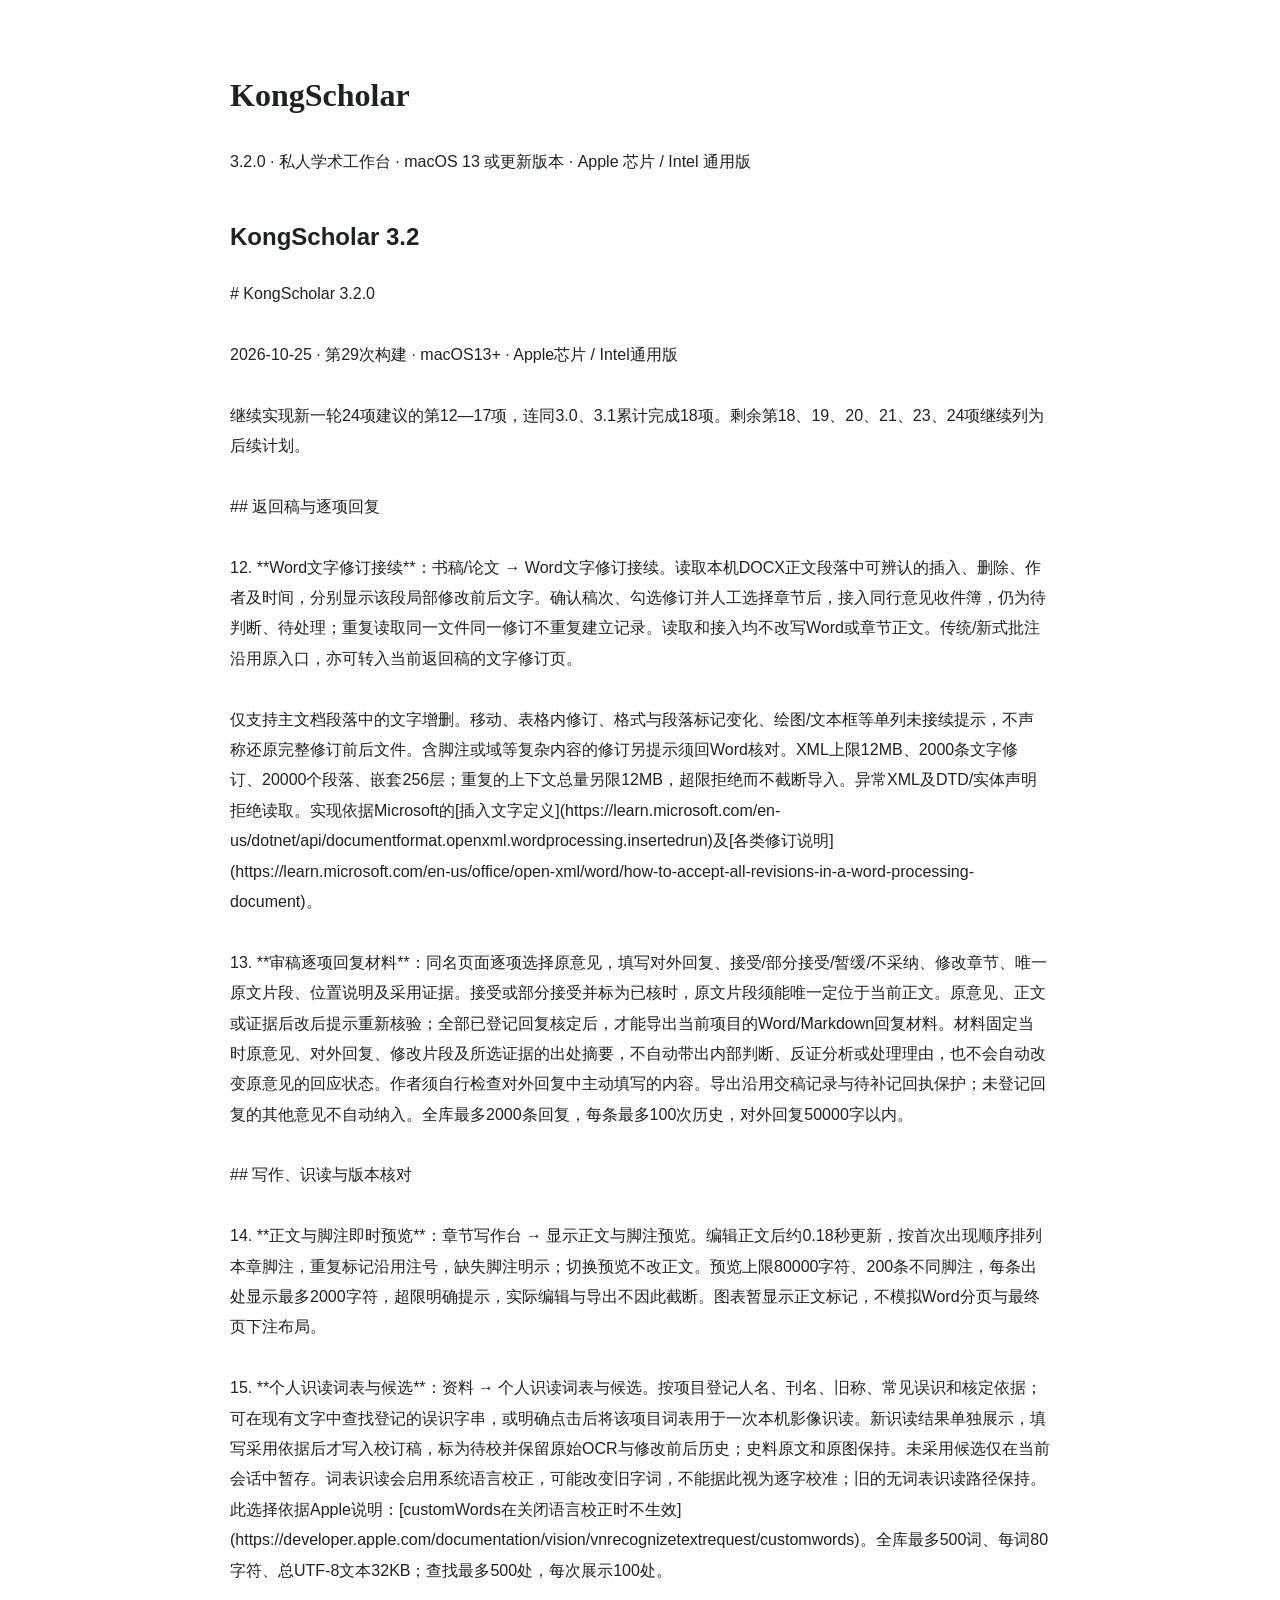
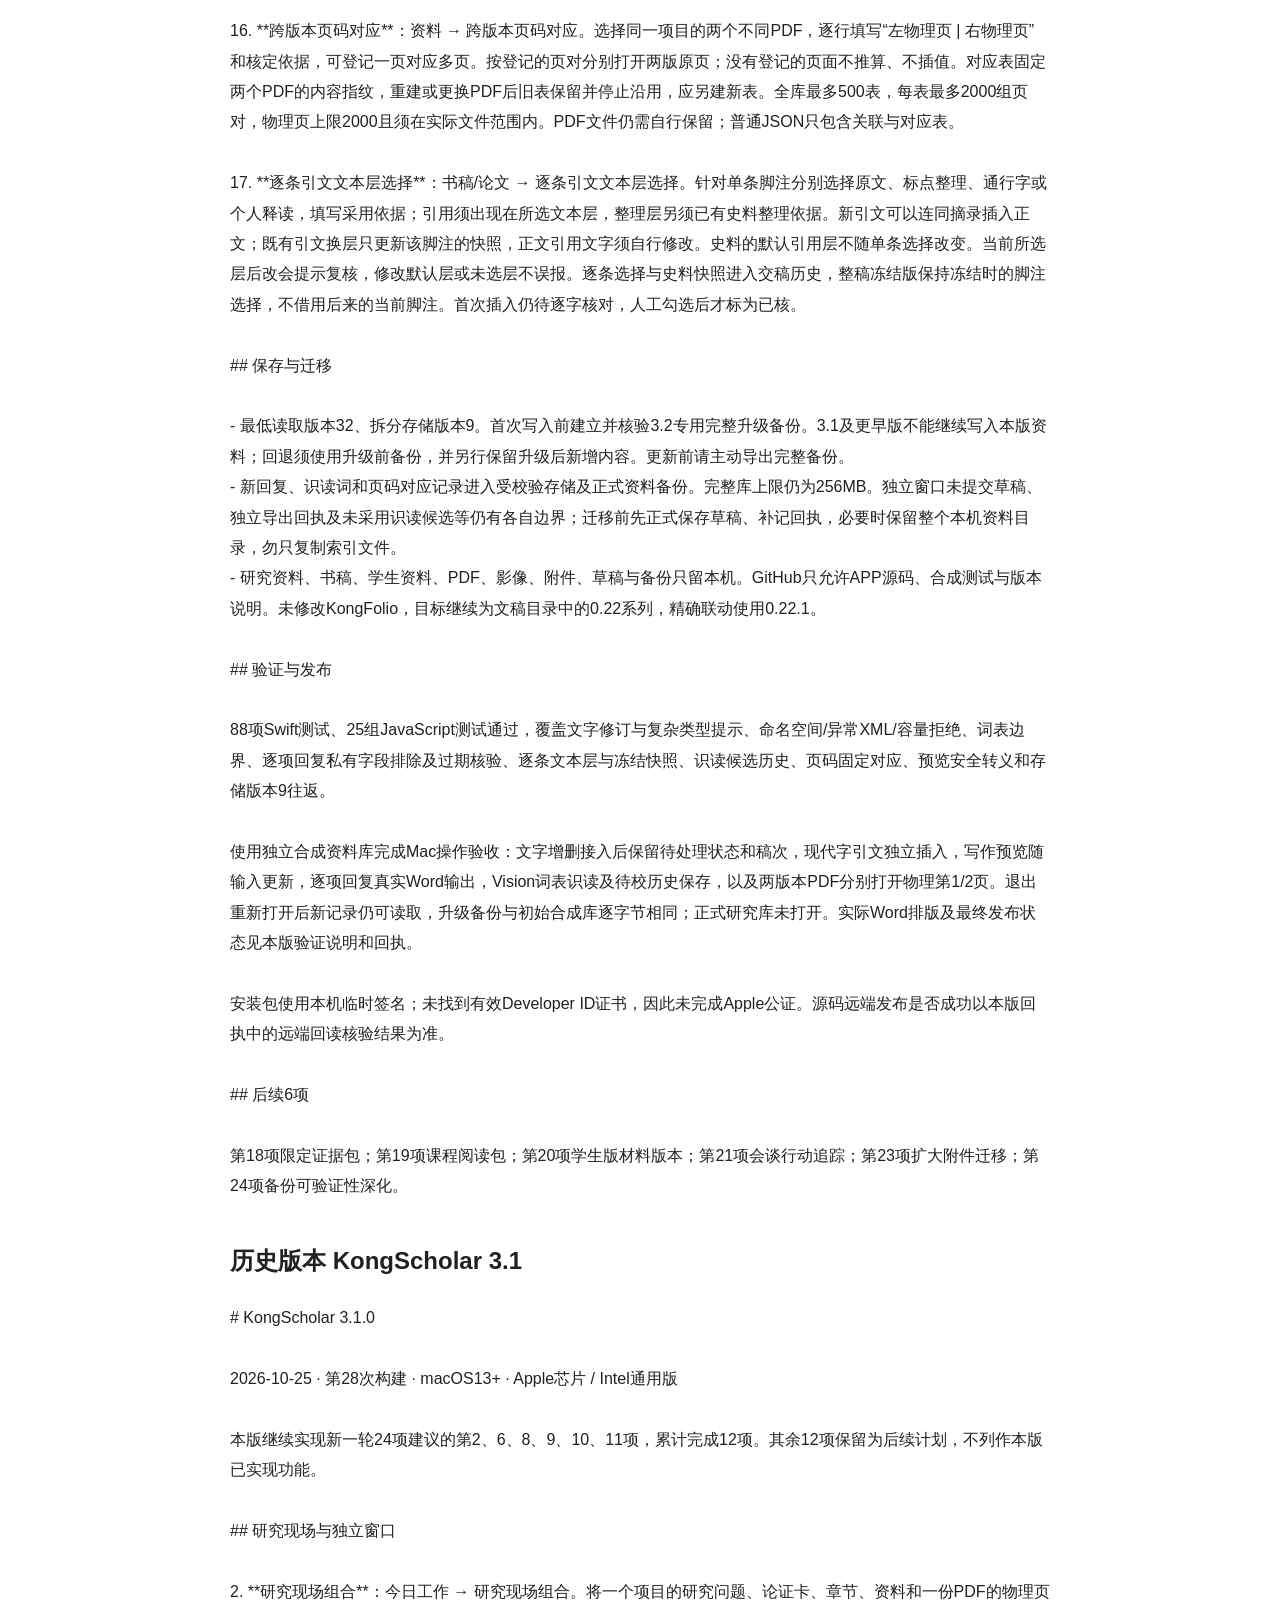
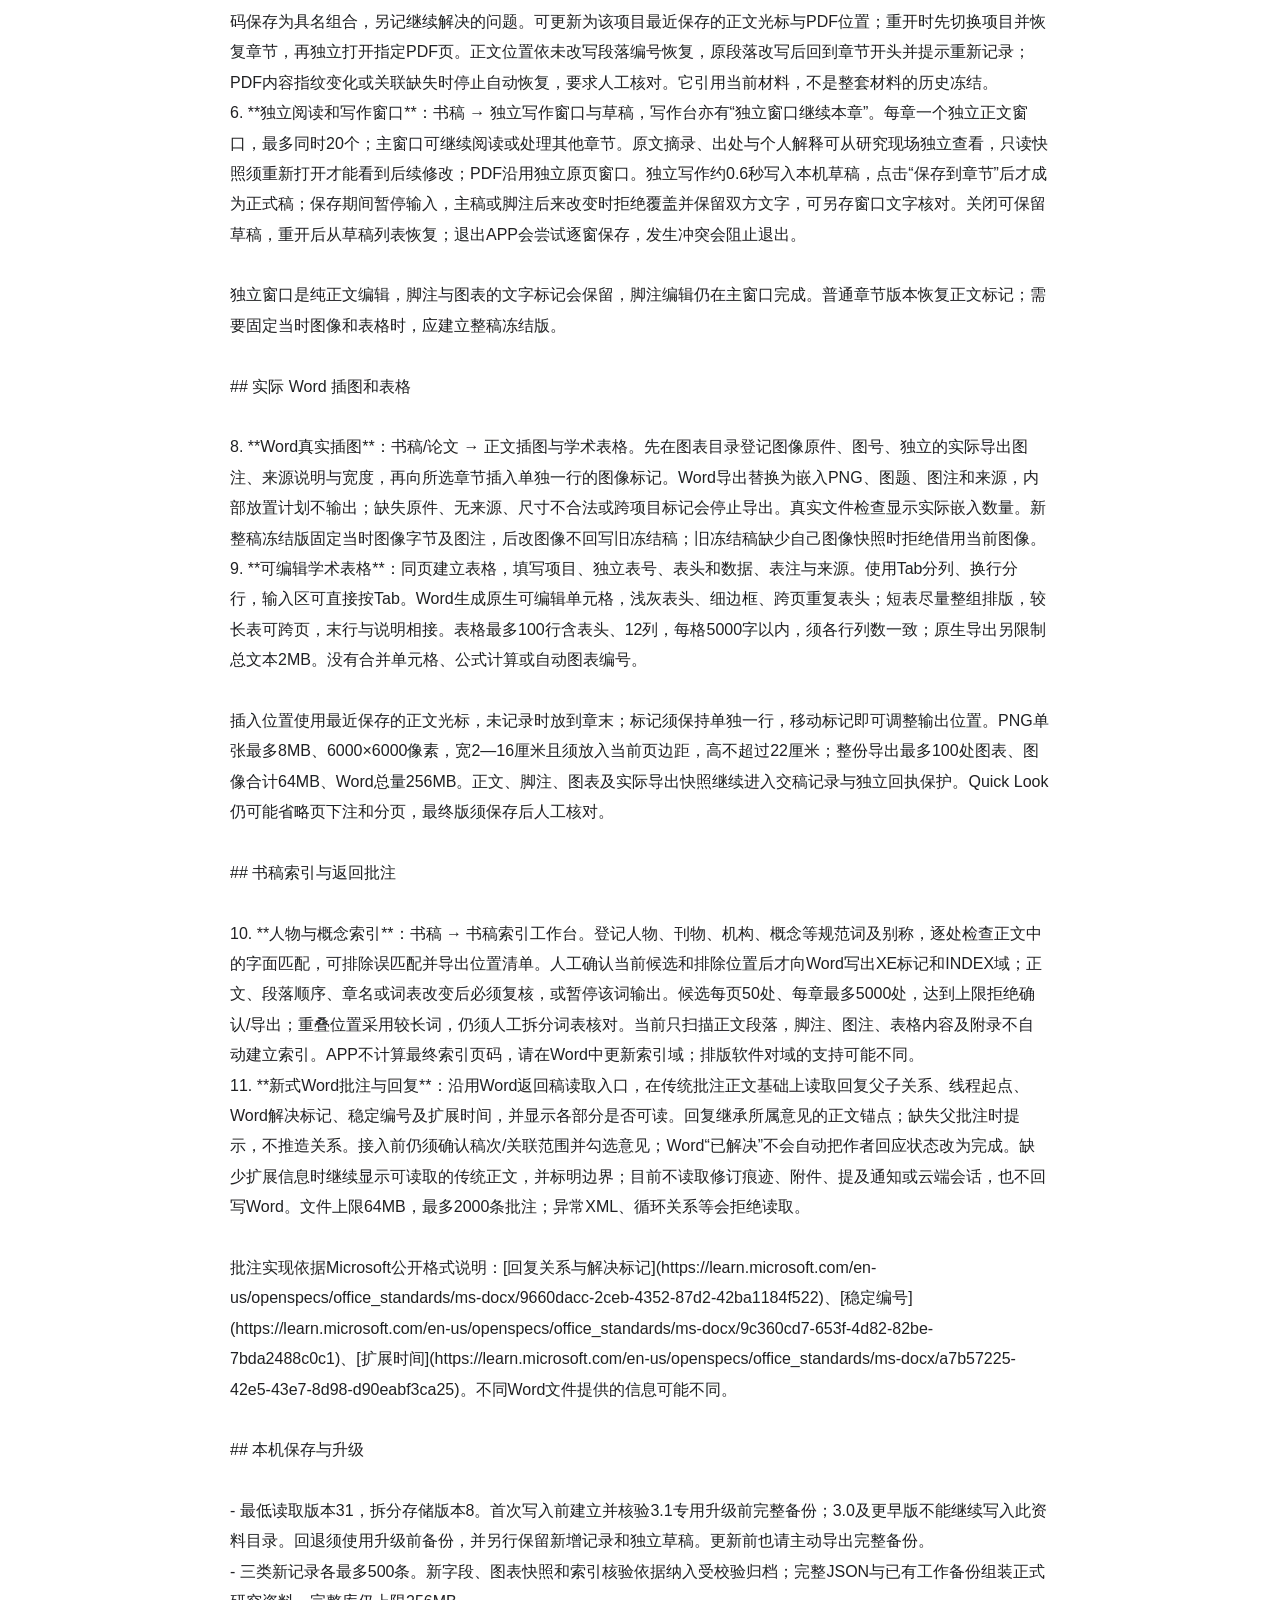
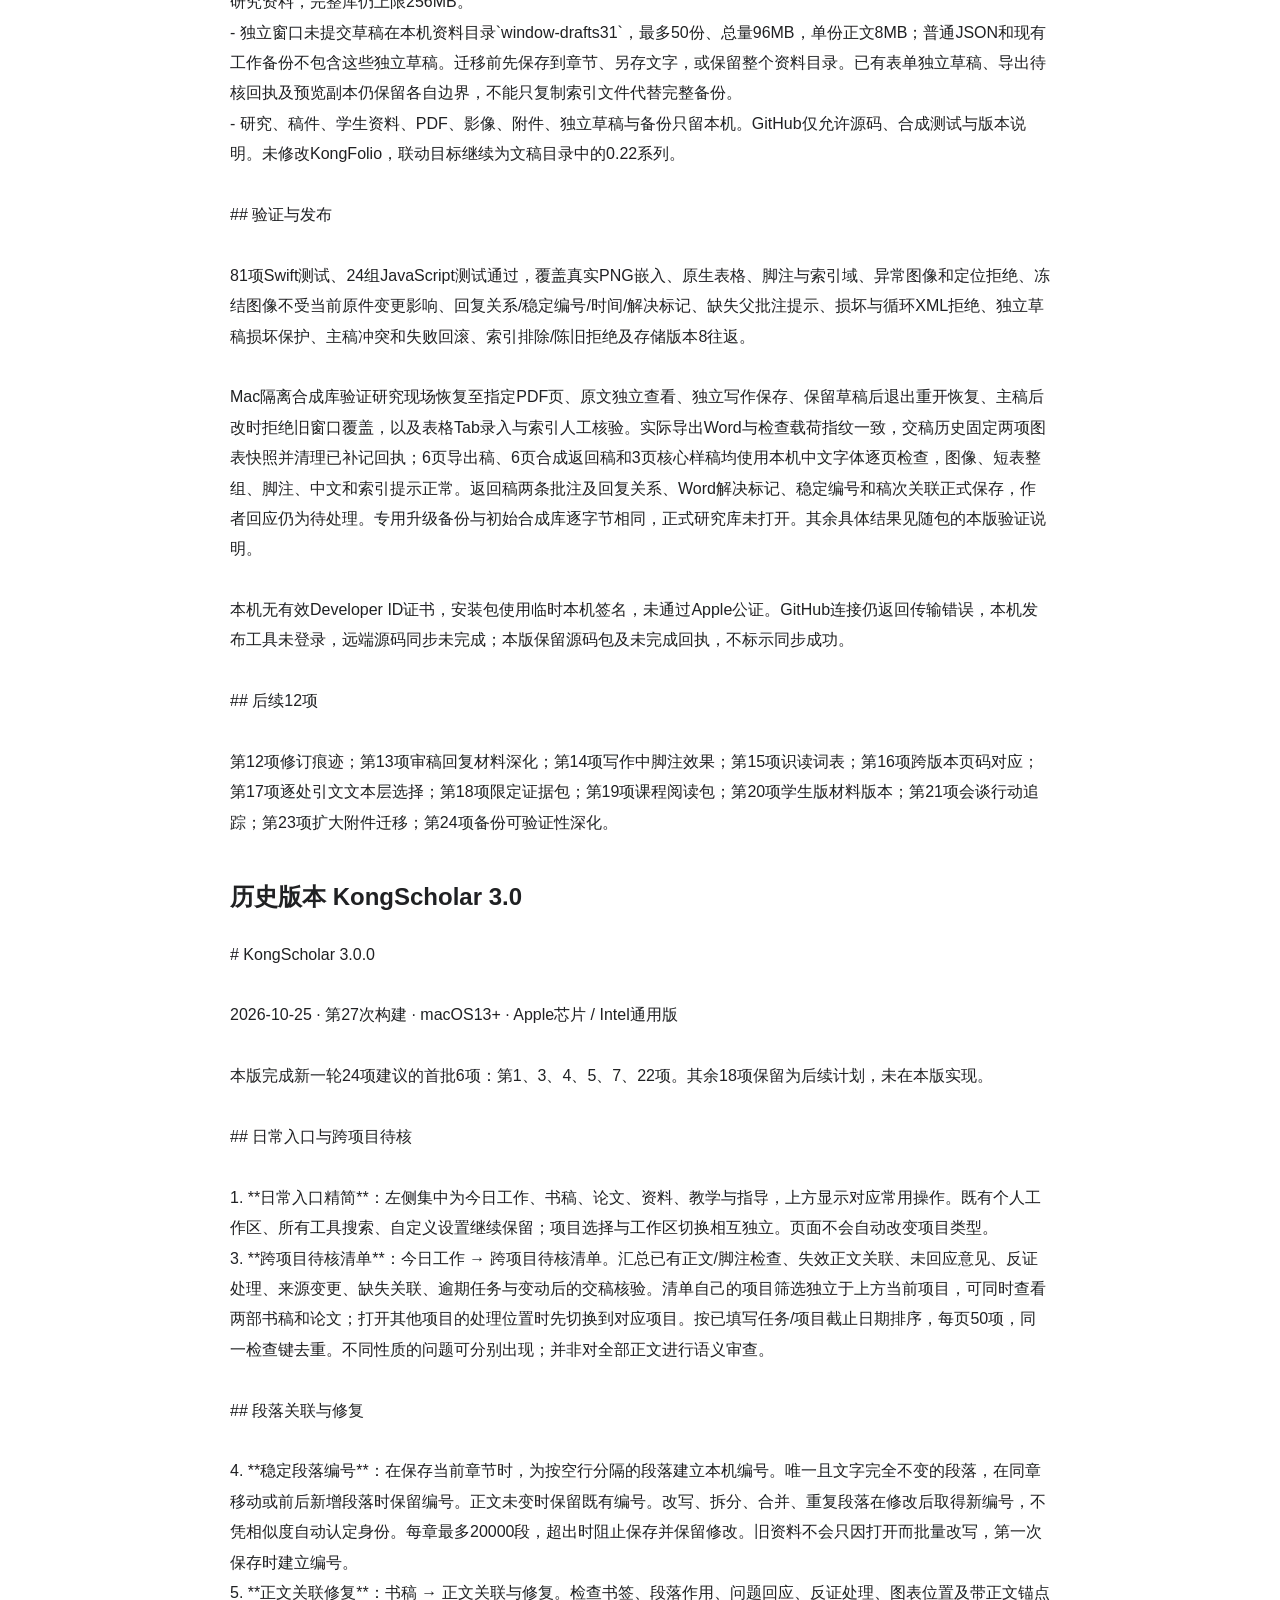
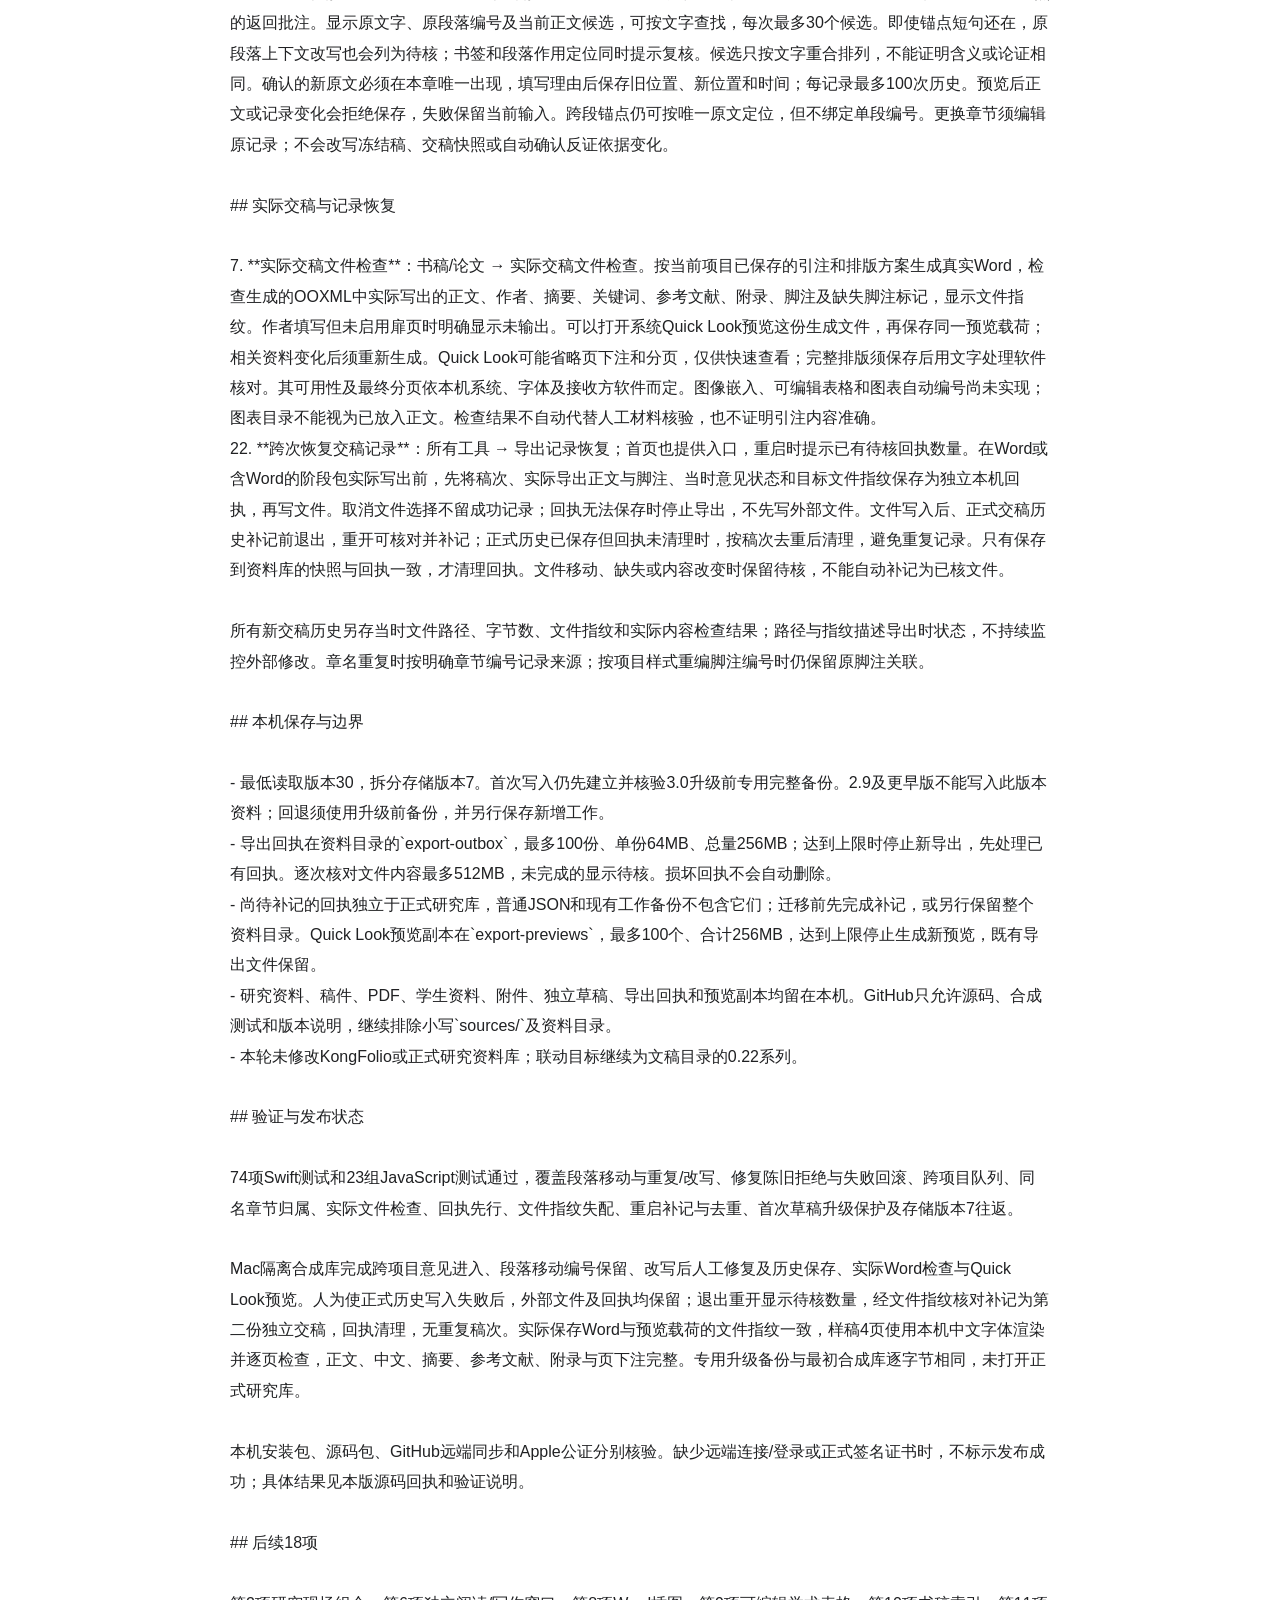
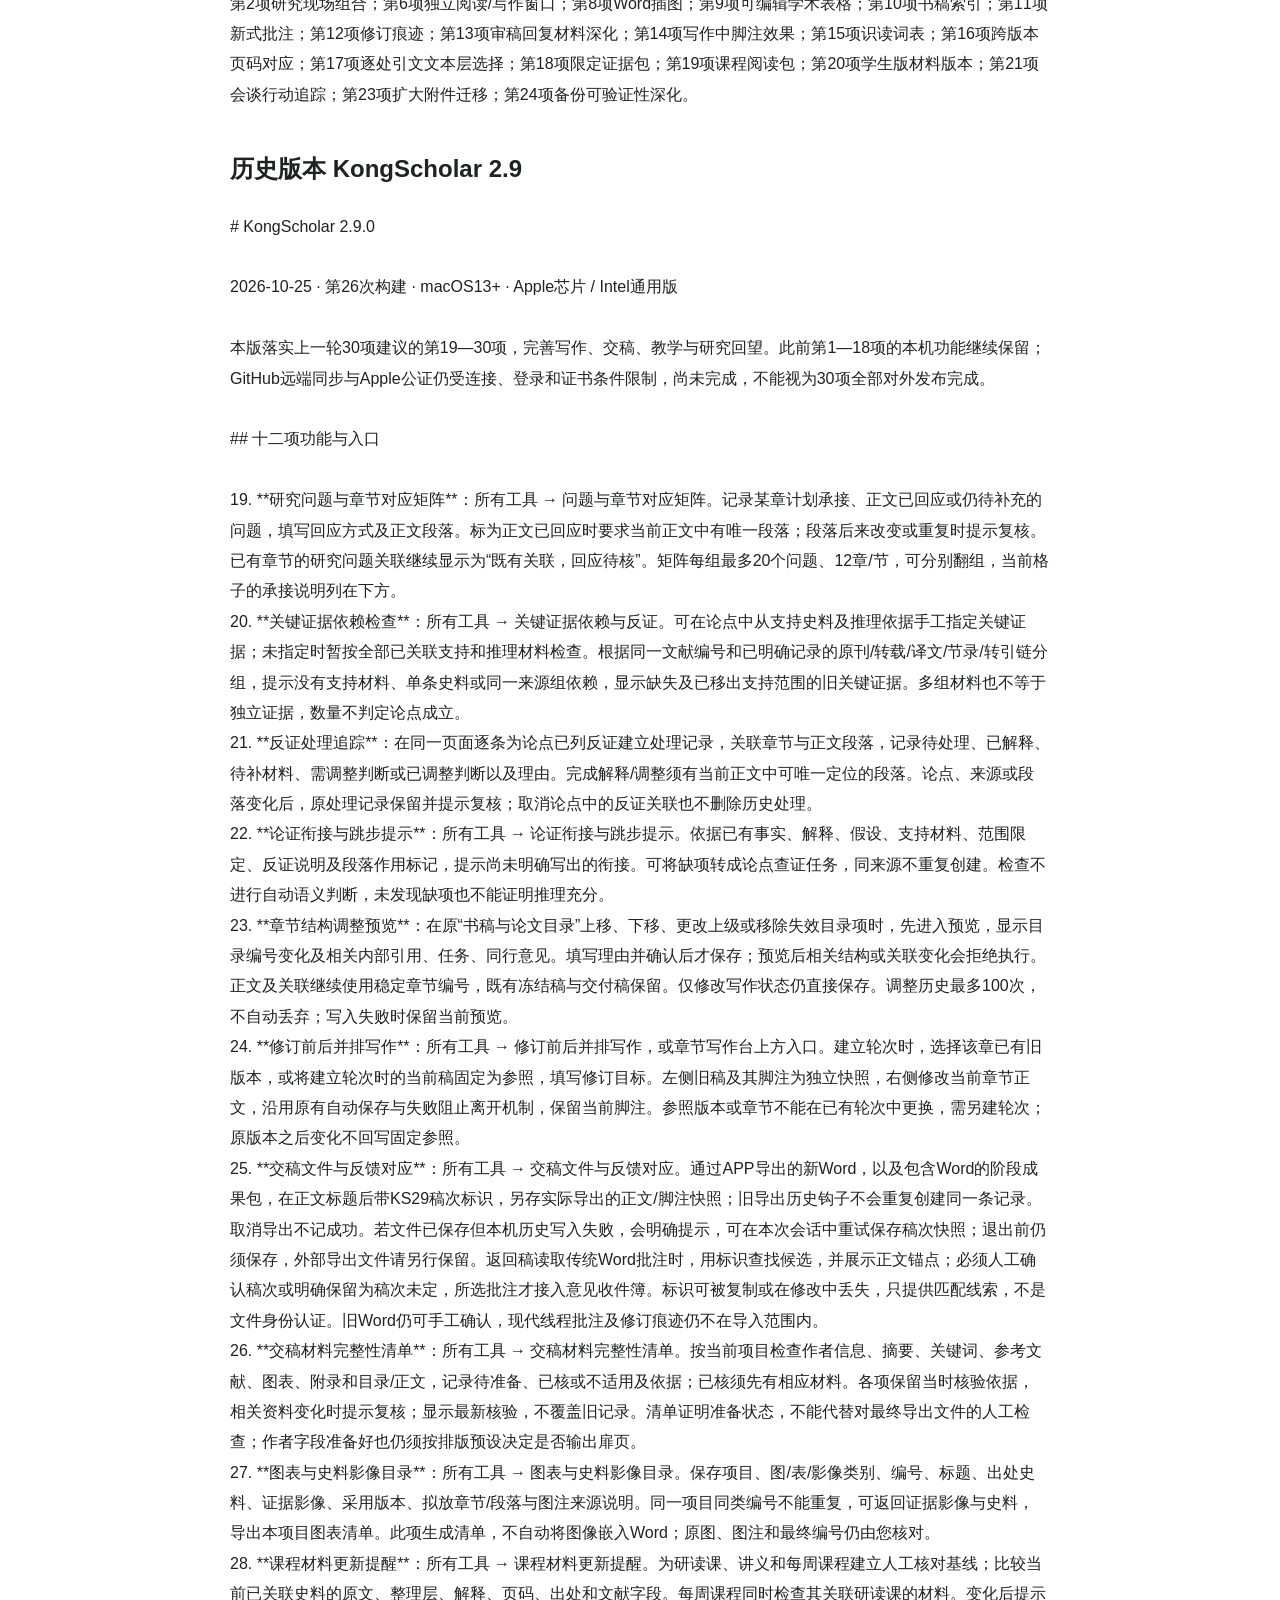
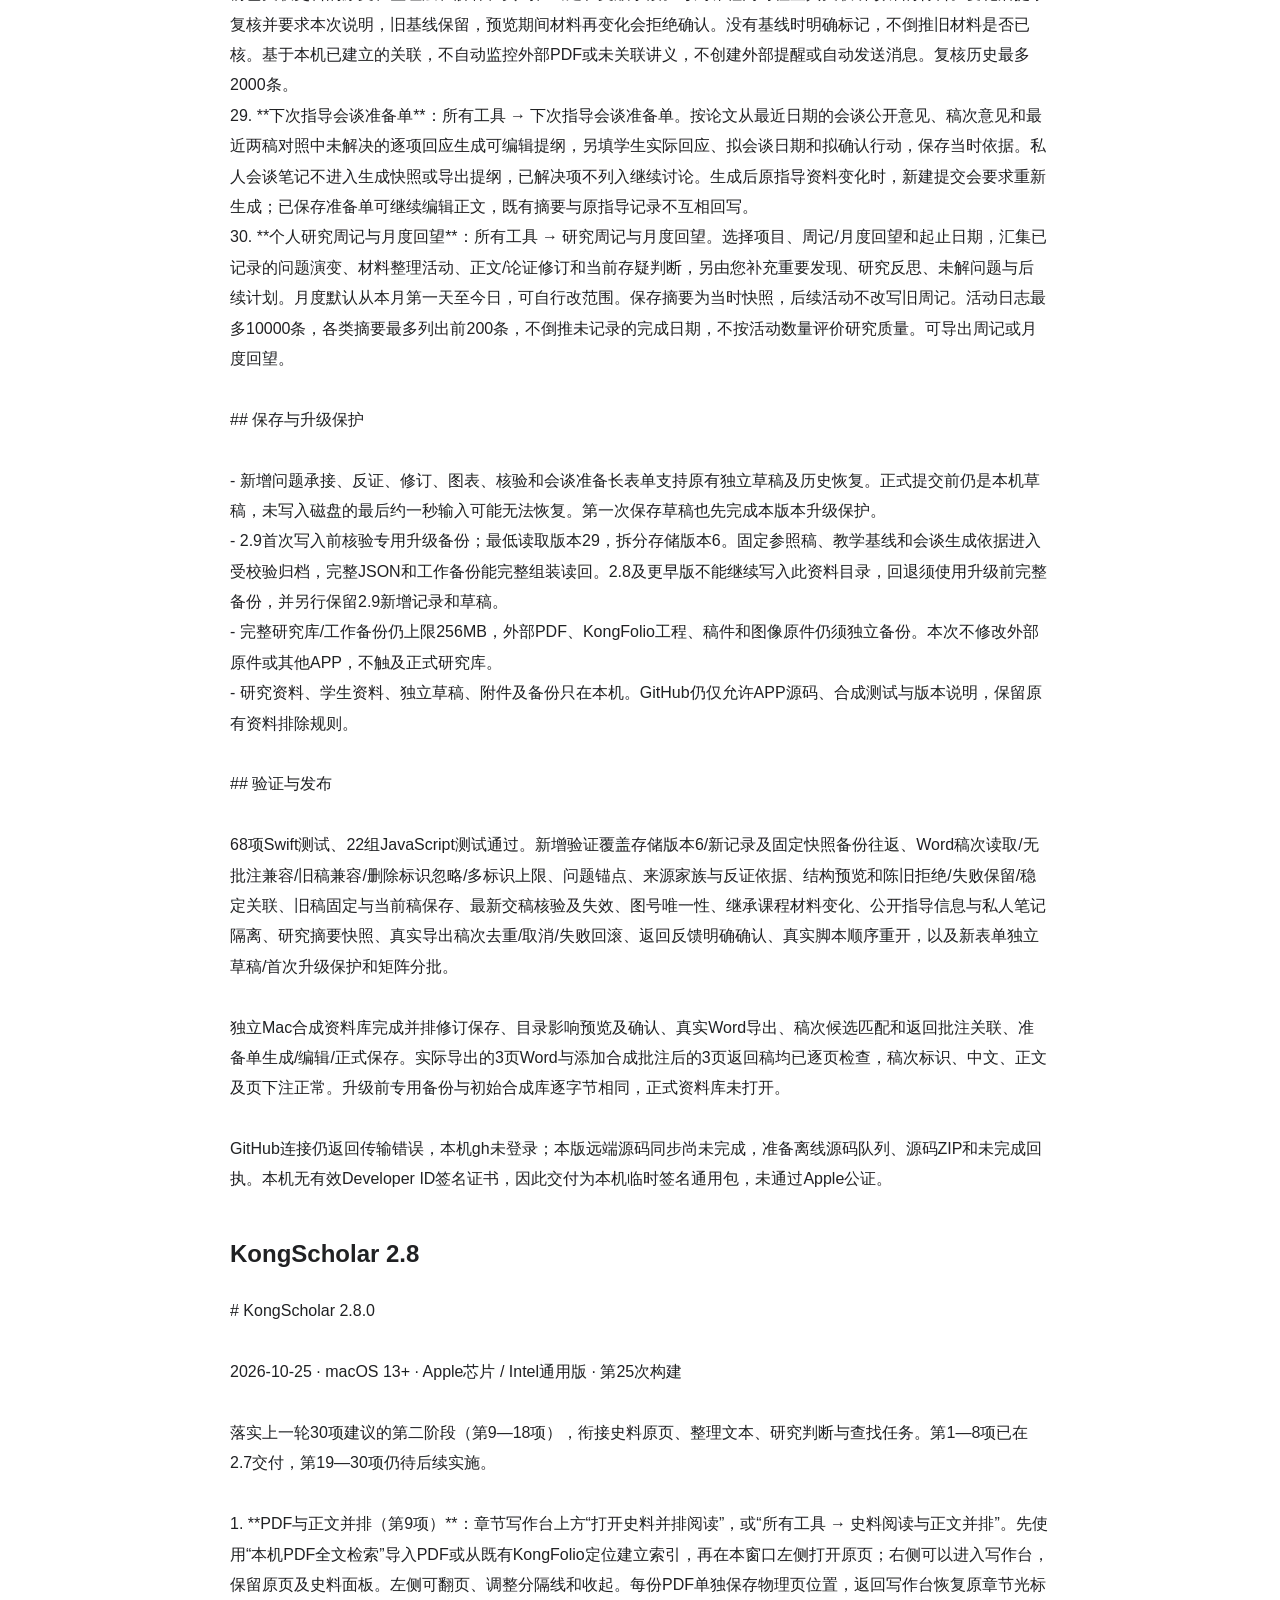
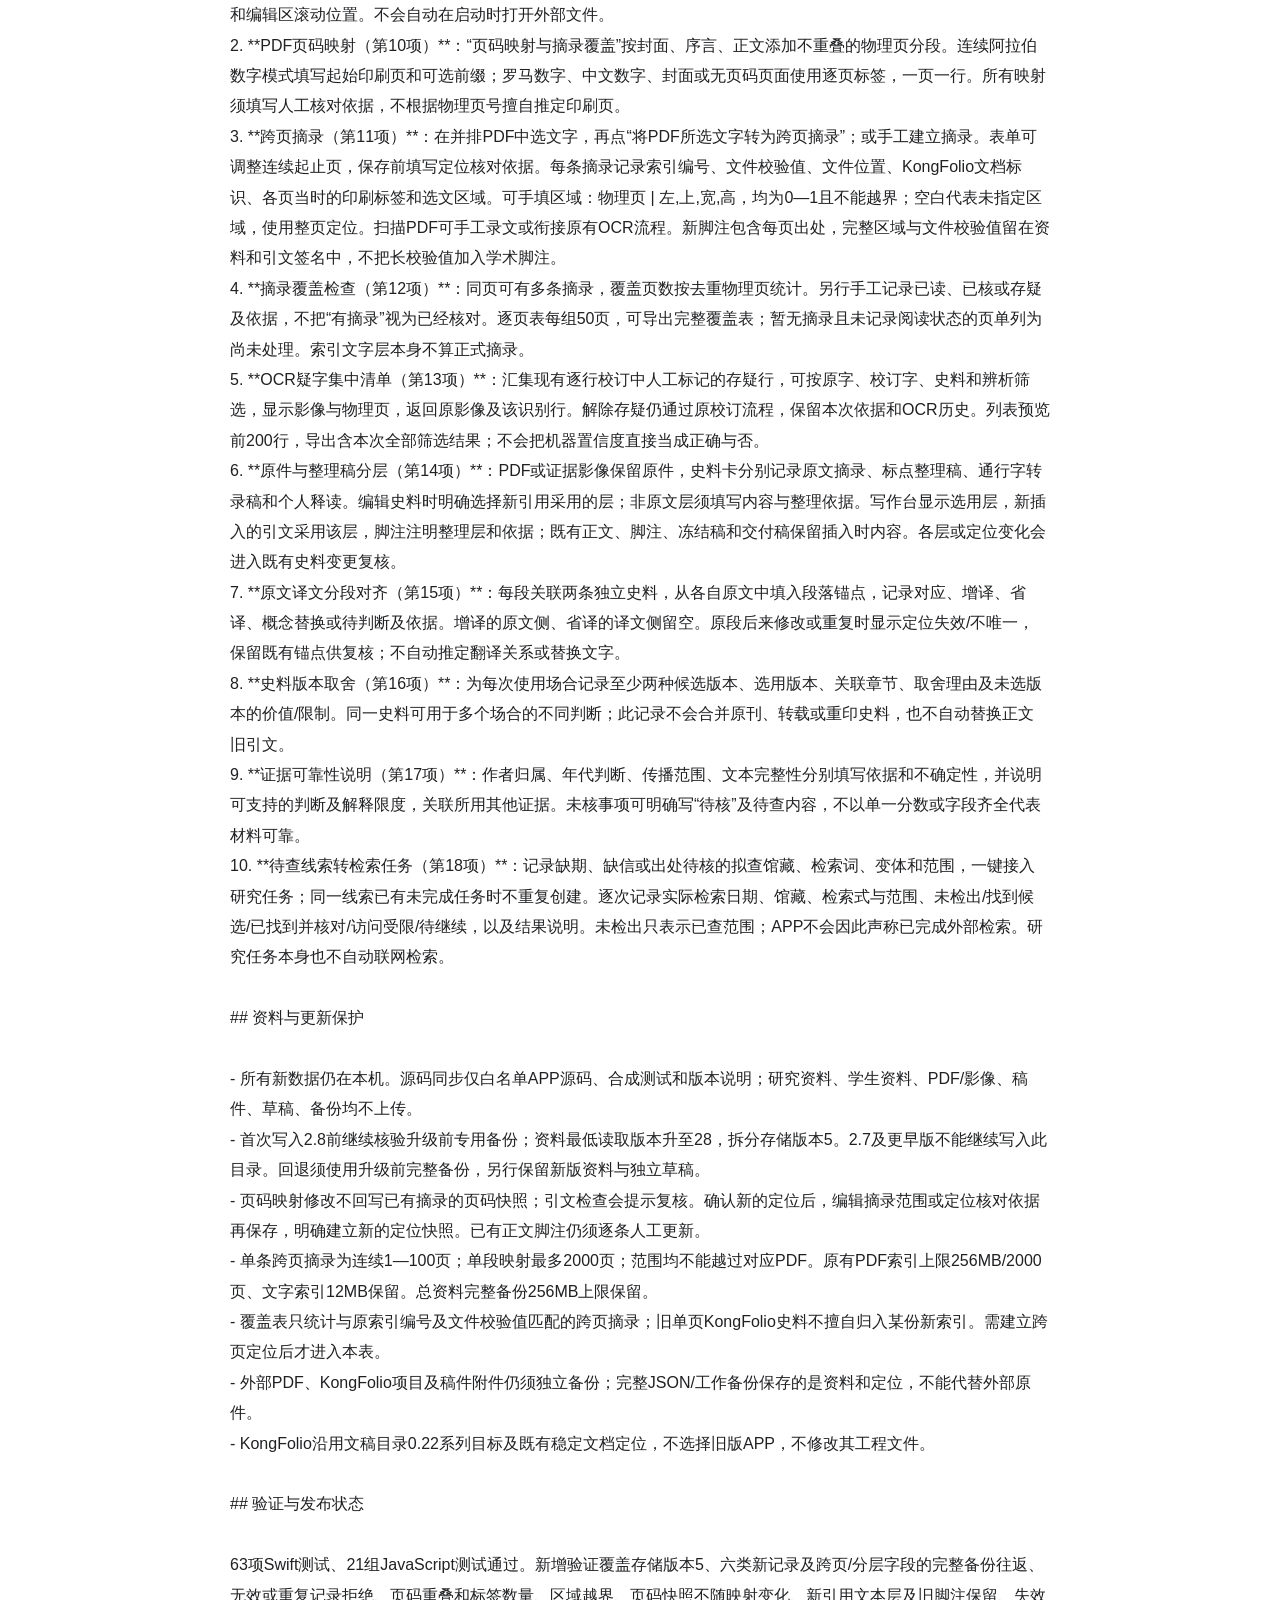
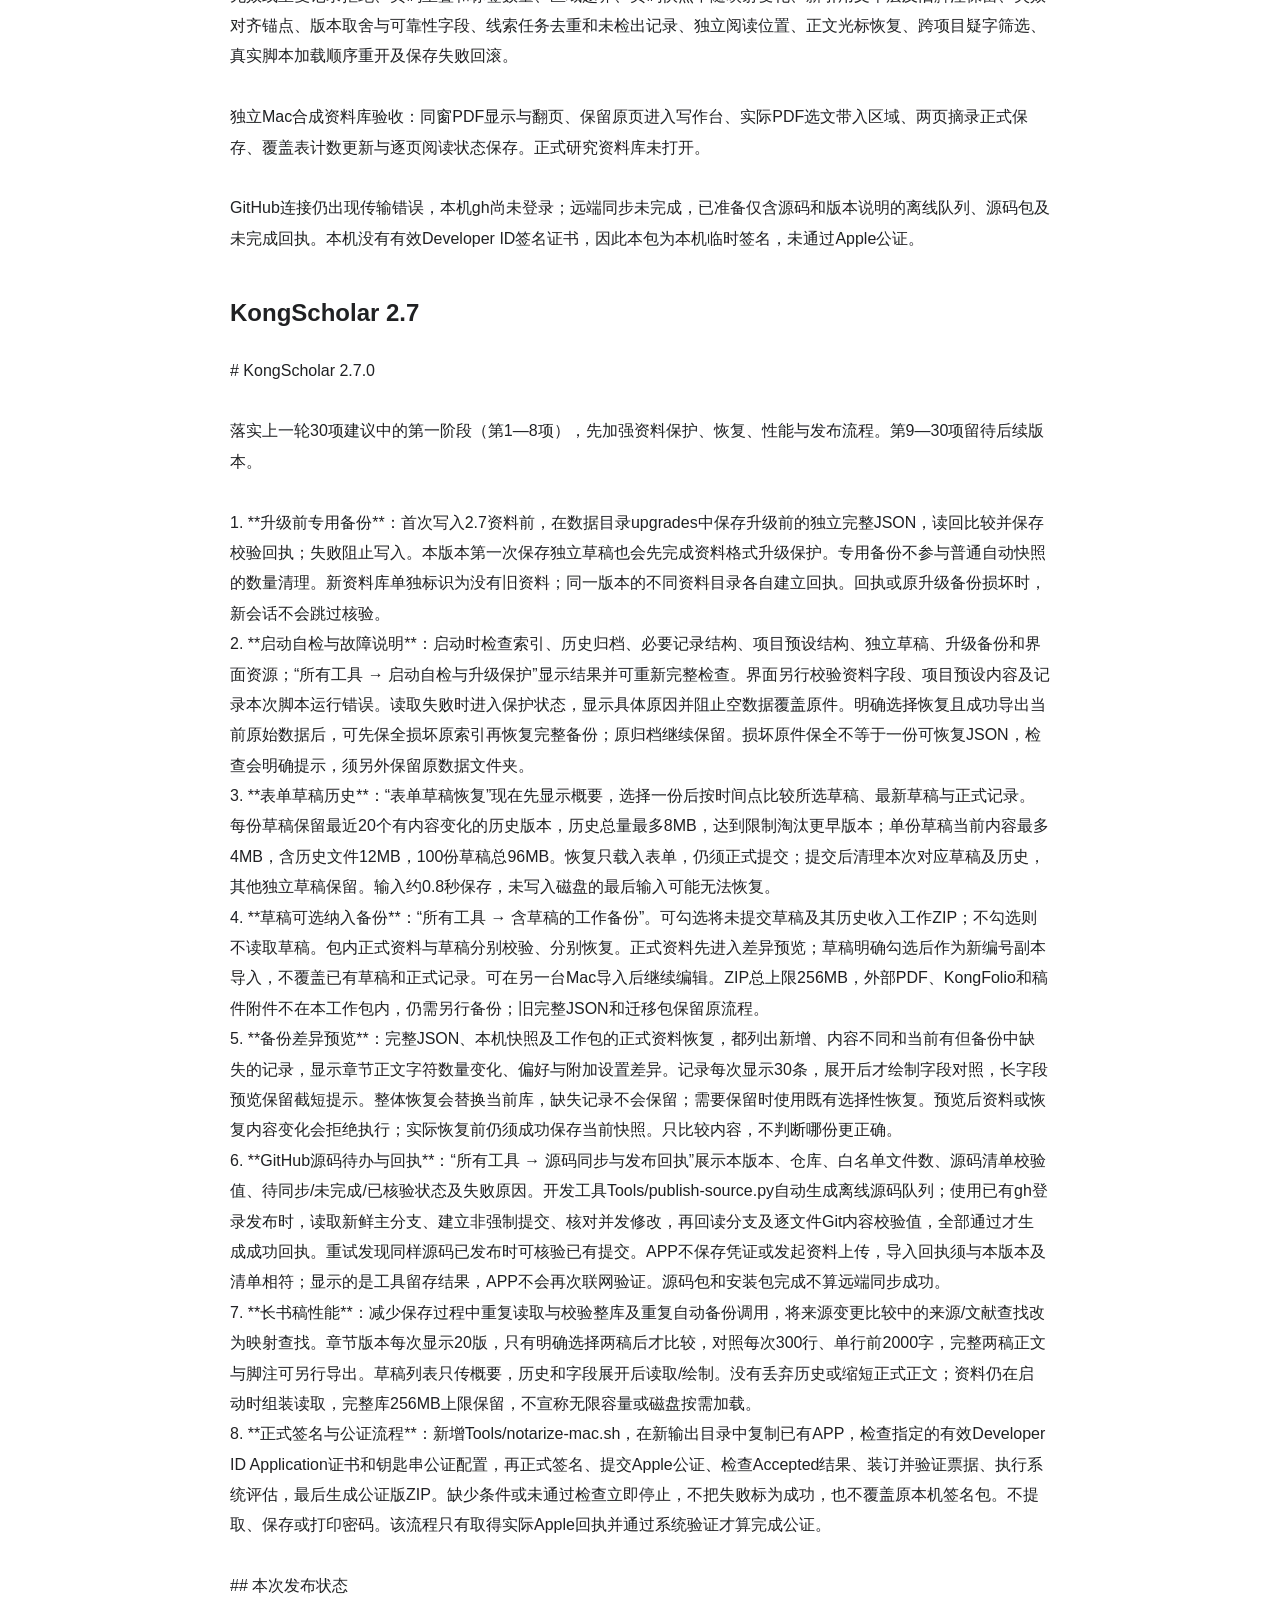
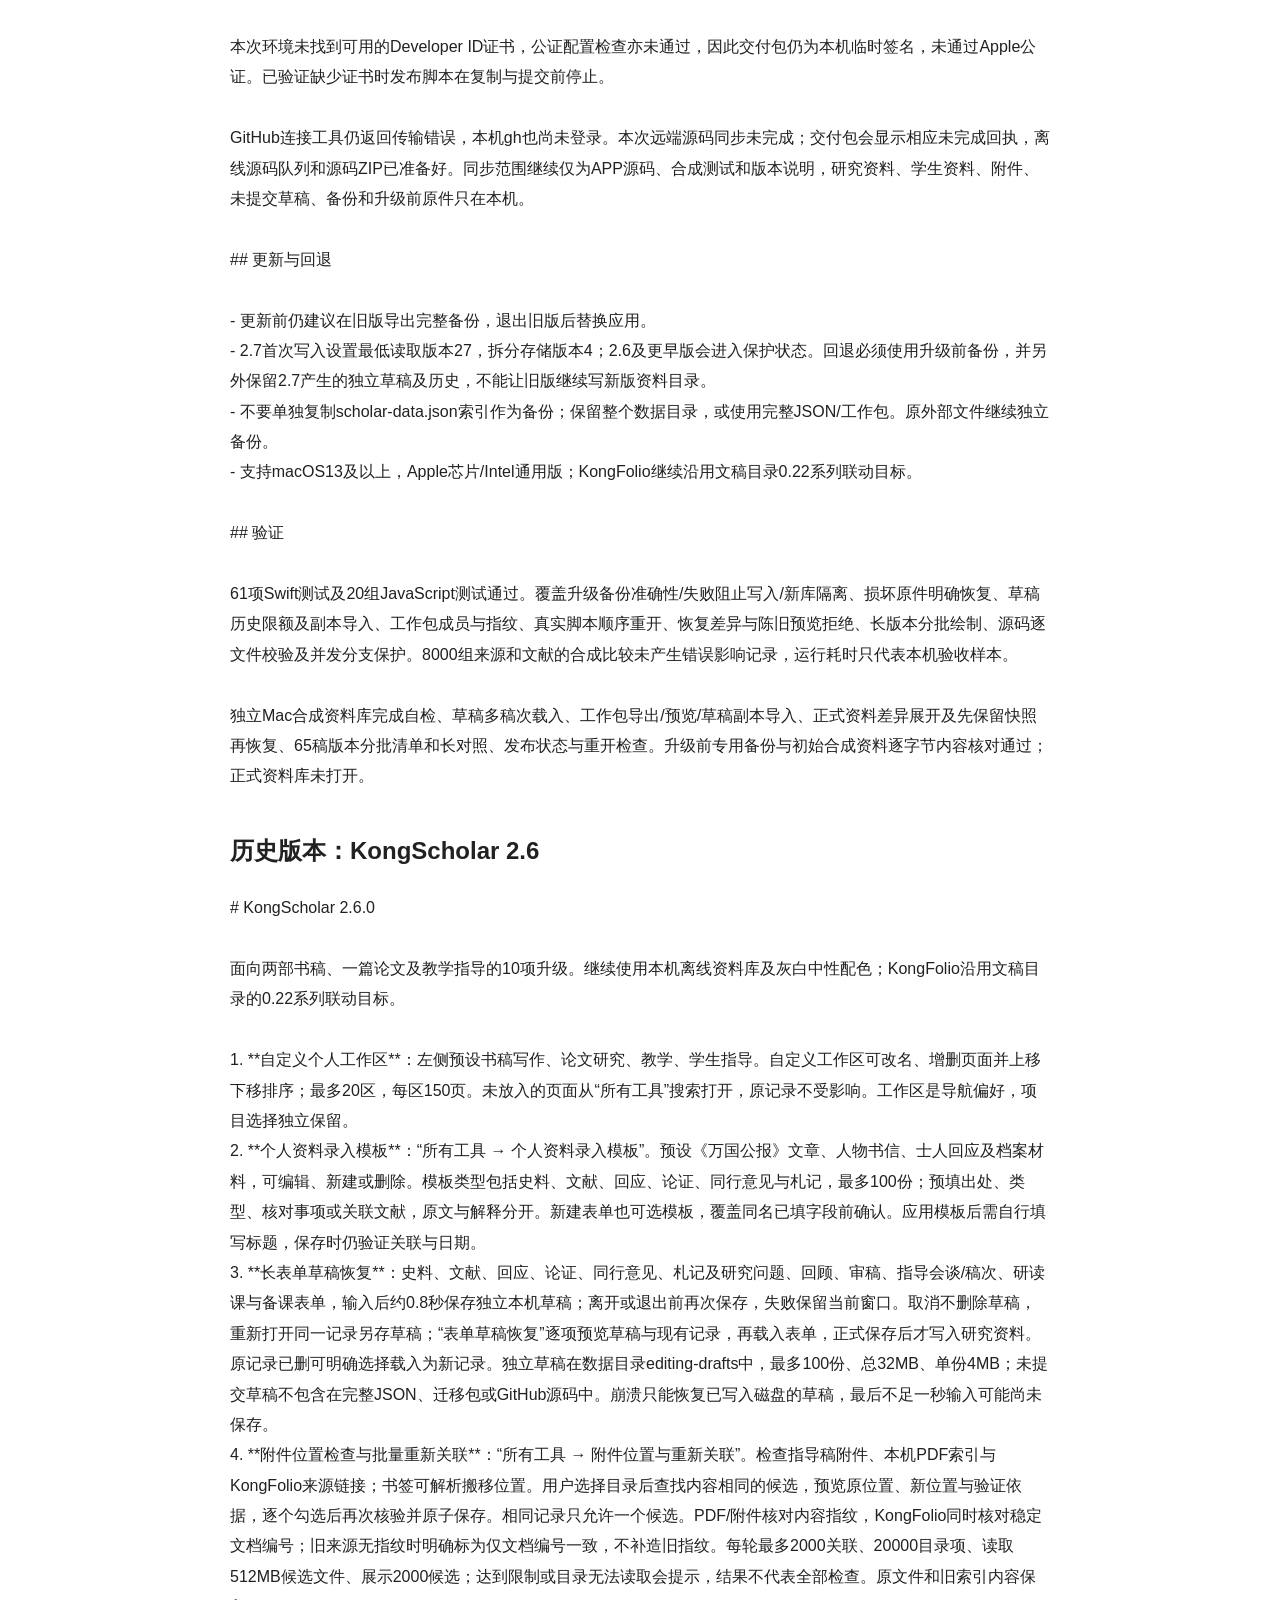
==== Documentation/使用说明.html @ 85c4333f "Release KongScholar 3.2: Word revision intake, reviewed responses and per-citation text layers Inclu" ====
<!doctype html><html lang="zh-CN"><meta charset="UTF-8"><title>KongScholar 使用说明</title><style>body{max-width:820px;margin:65px auto;padding:0 28px;font:16px/1.9 -apple-system,sans-serif;color:#202123;background:#ffffff}h1{font-family:Georgia,serif}code{background:#e8ece3;padding:3px 7px;overflow-wrap:anywhere}h2{margin-top:36px}</style><h1>KongScholar</h1><p>3.2.0 · 私人学术工作台 · macOS 13 或更新版本 · Apple 芯片 / Intel 通用版</p><h2>KongScholar 3.2</h2><pre style="white-space:pre-wrap;font:inherit"># KongScholar 3.2.0

2026-10-25 · 第29次构建 · macOS13+ · Apple芯片 / Intel通用版

继续实现新一轮24项建议的第12—17项，连同3.0、3.1累计完成18项。剩余第18、19、20、21、23、24项继续列为后续计划。

## 返回稿与逐项回复

12. **Word文字修订接续**：书稿/论文 → Word文字修订接续。读取本机DOCX正文段落中可辨认的插入、删除、作者及时间，分别显示该段局部修改前后文字。确认稿次、勾选修订并人工选择章节后，接入同行意见收件簿，仍为待判断、待处理；重复读取同一文件同一修订不重复建立记录。读取和接入均不改写Word或章节正文。传统/新式批注沿用原入口，亦可转入当前返回稿的文字修订页。

仅支持主文档段落中的文字增删。移动、表格内修订、格式与段落标记变化、绘图/文本框等单列未接续提示，不声称还原完整修订前后文件。含脚注或域等复杂内容的修订另提示须回Word核对。XML上限12MB、2000条文字修订、20000个段落、嵌套256层；重复的上下文总量另限12MB，超限拒绝而不截断导入。异常XML及DTD/实体声明拒绝读取。实现依据Microsoft的[插入文字定义](https://learn.microsoft.com/en-us/dotnet/api/documentformat.openxml.wordprocessing.insertedrun)及[各类修订说明](https://learn.microsoft.com/en-us/office/open-xml/word/how-to-accept-all-revisions-in-a-word-processing-document)。

13. **审稿逐项回复材料**：同名页面逐项选择原意见，填写对外回复、接受/部分接受/暂缓/不采纳、修改章节、唯一原文片段、位置说明及采用证据。接受或部分接受并标为已核时，原文片段须能唯一定位于当前正文。原意见、正文或证据后改后提示重新核验；全部已登记回复核定后，才能导出当前项目的Word/Markdown回复材料。材料固定当时原意见、对外回复、修改片段及所选证据的出处摘要，不自动带出内部判断、反证分析或处理理由，也不会自动改变原意见的回应状态。作者须自行检查对外回复中主动填写的内容。导出沿用交稿记录与待补记回执保护；未登记回复的其他意见不自动纳入。全库最多2000条回复，每条最多100次历史，对外回复50000字以内。

## 写作、识读与版本核对

14. **正文与脚注即时预览**：章节写作台 → 显示正文与脚注预览。编辑正文后约0.18秒更新，按首次出现顺序排列本章脚注，重复标记沿用注号，缺失脚注明示；切换预览不改正文。预览上限80000字符、200条不同脚注，每条出处显示最多2000字符，超限明确提示，实际编辑与导出不因此截断。图表暂显示正文标记，不模拟Word分页与最终页下注布局。

15. **个人识读词表与候选**：资料 → 个人识读词表与候选。按项目登记人名、刊名、旧称、常见误识和核定依据；可在现有文字中查找登记的误识字串，或明确点击后将该项目词表用于一次本机影像识读。新识读结果单独展示，填写采用依据后才写入校订稿，标为待校并保留原始OCR与修改前后历史；史料原文和原图保持。未采用候选仅在当前会话中暂存。词表识读会启用系统语言校正，可能改变旧字词，不能据此视为逐字校准；旧的无词表识读路径保持。此选择依据Apple说明：[customWords在关闭语言校正时不生效](https://developer.apple.com/documentation/vision/vnrecognizetextrequest/customwords)。全库最多500词、每词80字符、总UTF-8文本32KB；查找最多500处，每次展示100处。

16. **跨版本页码对应**：资料 → 跨版本页码对应。选择同一项目的两个不同PDF，逐行填写“左物理页 | 右物理页”和核定依据，可登记一页对应多页。按登记的页对分别打开两版原页；没有登记的页面不推算、不插值。对应表固定两个PDF的内容指纹，重建或更换PDF后旧表保留并停止沿用，应另建新表。全库最多500表，每表最多2000组页对，物理页上限2000且须在实际文件范围内。PDF文件仍需自行保留；普通JSON只包含关联与对应表。

17. **逐条引文文本层选择**：书稿/论文 → 逐条引文文本层选择。针对单条脚注分别选择原文、标点整理、通行字或个人释读，填写采用依据；引用须出现在所选文本层，整理层另须已有史料整理依据。新引文可以连同摘录插入正文；既有引文换层只更新该脚注的快照，正文引用文字须自行修改。史料的默认引用层不随单条选择改变。当前所选层后改会提示复核，修改默认层或未选层不误报。逐条选择与史料快照进入交稿历史，整稿冻结版保持冻结时的脚注选择，不借用后来的当前脚注。首次插入仍待逐字核对，人工勾选后才标为已核。

## 保存与迁移

- 最低读取版本32、拆分存储版本9。首次写入前建立并核验3.2专用完整升级备份。3.1及更早版不能继续写入本版资料；回退须使用升级前备份，并另行保留升级后新增内容。更新前请主动导出完整备份。
- 新回复、识读词和页码对应记录进入受校验存储及正式资料备份。完整库上限仍为256MB。独立窗口未提交草稿、独立导出回执及未采用识读候选等仍有各自边界；迁移前先正式保存草稿、补记回执，必要时保留整个本机资料目录，勿只复制索引文件。
- 研究资料、书稿、学生资料、PDF、影像、附件、草稿与备份只留本机。GitHub只允许APP源码、合成测试与版本说明。未修改KongFolio，目标继续为文稿目录中的0.22系列，精确联动使用0.22.1。

## 验证与发布

88项Swift测试、25组JavaScript测试通过，覆盖文字修订与复杂类型提示、命名空间/异常XML/容量拒绝、词表边界、逐项回复私有字段排除及过期核验、逐条文本层与冻结快照、识读候选历史、页码固定对应、预览安全转义和存储版本9往返。

使用独立合成资料库完成Mac操作验收：文字增删接入后保留待处理状态和稿次，现代字引文独立插入，写作预览随输入更新，逐项回复真实Word输出，Vision词表识读及待校历史保存，以及两版本PDF分别打开物理第1/2页。退出重新打开后新记录仍可读取，升级备份与初始合成库逐字节相同；正式研究库未打开。实际Word排版及最终发布状态见本版验证说明和回执。

安装包使用本机临时签名；未找到有效Developer ID证书，因此未完成Apple公证。源码远端发布是否成功以本版回执中的远端回读核验结果为准。

## 后续6项

第18项限定证据包；第19项课程阅读包；第20项学生版材料版本；第21项会谈行动追踪；第23项扩大附件迁移；第24项备份可验证性深化。
</pre><h2>历史版本 KongScholar 3.1</h2><pre style="white-space:pre-wrap;font:inherit"># KongScholar 3.1.0

2026-10-25 · 第28次构建 · macOS13+ · Apple芯片 / Intel通用版

本版继续实现新一轮24项建议的第2、6、8、9、10、11项，累计完成12项。其余12项保留为后续计划，不列作本版已实现功能。

## 研究现场与独立窗口

2. **研究现场组合**：今日工作 → 研究现场组合。将一个项目的研究问题、论证卡、章节、资料和一份PDF的物理页码保存为具名组合，另记继续解决的问题。可更新为该项目最近保存的正文光标与PDF位置；重开时先切换项目并恢复章节，再独立打开指定PDF页。正文位置依未改写段落编号恢复，原段落改写后回到章节开头并提示重新记录；PDF内容指纹变化或关联缺失时停止自动恢复，要求人工核对。它引用当前材料，不是整套材料的历史冻结。
6. **独立阅读和写作窗口**：书稿 → 独立写作窗口与草稿，写作台亦有“独立窗口继续本章”。每章一个独立正文窗口，最多同时20个；主窗口可继续阅读或处理其他章节。原文摘录、出处与个人解释可从研究现场独立查看，只读快照须重新打开才能看到后续修改；PDF沿用独立原页窗口。独立写作约0.6秒写入本机草稿，点击“保存到章节”后才成为正式稿；保存期间暂停输入，主稿或脚注后来改变时拒绝覆盖并保留双方文字，可另存窗口文字核对。关闭可保留草稿，重开后从草稿列表恢复；退出APP会尝试逐窗保存，发生冲突会阻止退出。

独立窗口是纯正文编辑，脚注与图表的文字标记会保留，脚注编辑仍在主窗口完成。普通章节版本恢复正文标记；需要固定当时图像和表格时，应建立整稿冻结版。

## 实际 Word 插图和表格

8. **Word真实插图**：书稿/论文 → 正文插图与学术表格。先在图表目录登记图像原件、图号、独立的实际导出图注、来源说明与宽度，再向所选章节插入单独一行的图像标记。Word导出替换为嵌入PNG、图题、图注和来源，内部放置计划不输出；缺失原件、无来源、尺寸不合法或跨项目标记会停止导出。真实文件检查显示实际嵌入数量。新整稿冻结版固定当时图像字节及图注，后改图像不回写旧冻结稿；旧冻结稿缺少自己图像快照时拒绝借用当前图像。
9. **可编辑学术表格**：同页建立表格，填写项目、独立表号、表头和数据、表注与来源。使用Tab分列、换行分行，输入区可直接按Tab。Word生成原生可编辑单元格，浅灰表头、细边框、跨页重复表头；短表尽量整组排版，较长表可跨页，末行与说明相接。表格最多100行含表头、12列，每格5000字以内，须各行列数一致；原生导出另限制总文本2MB。没有合并单元格、公式计算或自动图表编号。

插入位置使用最近保存的正文光标，未记录时放到章末；标记须保持单独一行，移动标记即可调整输出位置。PNG单张最多8MB、6000×6000像素，宽2—16厘米且须放入当前页边距，高不超过22厘米；整份导出最多100处图表、图像合计64MB、Word总量256MB。正文、脚注、图表及实际导出快照继续进入交稿记录与独立回执保护。Quick Look仍可能省略页下注和分页，最终版须保存后人工核对。

## 书稿索引与返回批注

10. **人物与概念索引**：书稿 → 书稿索引工作台。登记人物、刊物、机构、概念等规范词及别称，逐处检查正文中的字面匹配，可排除误匹配并导出位置清单。人工确认当前候选和排除位置后才向Word写出XE标记和INDEX域；正文、段落顺序、章名或词表改变后必须复核，或暂停该词输出。候选每页50处、每章最多5000处，达到上限拒绝确认/导出；重叠位置采用较长词，仍须人工拆分词表核对。当前只扫描正文段落，脚注、图注、表格内容及附录不自动建立索引。APP不计算最终索引页码，请在Word中更新索引域；排版软件对域的支持可能不同。
11. **新式Word批注与回复**：沿用Word返回稿读取入口，在传统批注正文基础上读取回复父子关系、线程起点、Word解决标记、稳定编号及扩展时间，并显示各部分是否可读。回复继承所属意见的正文锚点；缺失父批注时提示，不推造关系。接入前仍须确认稿次/关联范围并勾选意见；Word“已解决”不会自动把作者回应状态改为完成。缺少扩展信息时继续显示可读取的传统正文，并标明边界；目前不读取修订痕迹、附件、提及通知或云端会话，也不回写Word。文件上限64MB，最多2000条批注；异常XML、循环关系等会拒绝读取。

批注实现依据Microsoft公开格式说明：[回复关系与解决标记](https://learn.microsoft.com/en-us/openspecs/office_standards/ms-docx/9660dacc-2ceb-4352-87d2-42ba1184f522)、[稳定编号](https://learn.microsoft.com/en-us/openspecs/office_standards/ms-docx/9c360cd7-653f-4d82-82be-7bda2488c0c1)、[扩展时间](https://learn.microsoft.com/en-us/openspecs/office_standards/ms-docx/a7b57225-42e5-43e7-8d98-d90eabf3ca25)。不同Word文件提供的信息可能不同。

## 本机保存与升级

- 最低读取版本31，拆分存储版本8。首次写入前建立并核验3.1专用升级前完整备份；3.0及更早版不能继续写入此资料目录。回退须使用升级前备份，并另行保留新增记录和独立草稿。更新前也请主动导出完整备份。
- 三类新记录各最多500条。新字段、图表快照和索引核验依据纳入受校验归档；完整JSON与已有工作备份组装正式研究资料，完整库仍上限256MB。
- 独立窗口未提交草稿在本机资料目录`window-drafts31`，最多50份、总量96MB，单份正文8MB；普通JSON和现有工作备份不包含这些独立草稿。迁移前先保存到章节、另存文字，或保留整个资料目录。已有表单独立草稿、导出待核回执及预览副本仍保留各自边界，不能只复制索引文件代替完整备份。
- 研究、稿件、学生资料、PDF、影像、附件、独立草稿与备份只留本机。GitHub仅允许源码、合成测试与版本说明。未修改KongFolio，联动目标继续为文稿目录中的0.22系列。

## 验证与发布

81项Swift测试、24组JavaScript测试通过，覆盖真实PNG嵌入、原生表格、脚注与索引域、异常图像和定位拒绝、冻结图像不受当前原件变更影响、回复关系/稳定编号/时间/解决标记、缺失父批注提示、损坏与循环XML拒绝、独立草稿损坏保护、主稿冲突和失败回滚、索引排除/陈旧拒绝及存储版本8往返。

Mac隔离合成库验证研究现场恢复至指定PDF页、原文独立查看、独立写作保存、保留草稿后退出重开恢复、主稿后改时拒绝旧窗口覆盖，以及表格Tab录入与索引人工核验。实际导出Word与检查载荷指纹一致，交稿历史固定两项图表快照并清理已补记回执；6页导出稿、6页合成返回稿和3页核心样稿均使用本机中文字体逐页检查，图像、短表整组、脚注、中文和索引提示正常。返回稿两条批注及回复关系、Word解决标记、稳定编号和稿次关联正式保存，作者回应仍为待处理。专用升级备份与初始合成库逐字节相同，正式研究库未打开。其余具体结果见随包的本版验证说明。

本机无有效Developer ID证书，安装包使用临时本机签名，未通过Apple公证。GitHub连接仍返回传输错误，本机发布工具未登录，远端源码同步未完成；本版保留源码包及未完成回执，不标示同步成功。

## 后续12项

第12项修订痕迹；第13项审稿回复材料深化；第14项写作中脚注效果；第15项识读词表；第16项跨版本页码对应；第17项逐处引文文本层选择；第18项限定证据包；第19项课程阅读包；第20项学生版材料版本；第21项会谈行动追踪；第23项扩大附件迁移；第24项备份可验证性深化。
</pre><h2>历史版本 KongScholar 3.0</h2><pre style="white-space:pre-wrap;font:inherit"># KongScholar 3.0.0

2026-10-25 · 第27次构建 · macOS13+ · Apple芯片 / Intel通用版

本版完成新一轮24项建议的首批6项：第1、3、4、5、7、22项。其余18项保留为后续计划，未在本版实现。

## 日常入口与跨项目待核

1. **日常入口精简**：左侧集中为今日工作、书稿、论文、资料、教学与指导，上方显示对应常用操作。既有个人工作区、所有工具搜索、自定义设置继续保留；项目选择与工作区切换相互独立。页面不会自动改变项目类型。
3. **跨项目待核清单**：今日工作 → 跨项目待核清单。汇总已有正文/脚注检查、失效正文关联、未回应意见、反证处理、来源变更、缺失关联、逾期任务与变动后的交稿核验。清单自己的项目筛选独立于上方当前项目，可同时查看两部书稿和论文；打开其他项目的处理位置时先切换到对应项目。按已填写任务/项目截止日期排序，每页50项，同一检查键去重。不同性质的问题可分别出现；并非对全部正文进行语义审查。

## 段落关联与修复

4. **稳定段落编号**：在保存当前章节时，为按空行分隔的段落建立本机编号。唯一且文字完全不变的段落，在同章移动或前后新增段落时保留编号。正文未变时保留既有编号。改写、拆分、合并、重复段落在修改后取得新编号，不凭相似度自动认定身份。每章最多20000段，超出时阻止保存并保留修改。旧资料不会只因打开而批量改写，第一次保存时建立编号。
5. **正文关联修复**：书稿 → 正文关联与修复。检查书签、段落作用、问题回应、反证处理、图表位置及带正文锚点的返回批注。显示原文字、原段落编号及当前正文候选，可按文字查找，每次最多30个候选。即使锚点短句还在，原段落上下文改写也会列为待核；书签和段落作用定位同时提示复核。候选只按文字重合排列，不能证明含义或论证相同。确认的新原文必须在本章唯一出现，填写理由后保存旧位置、新位置和时间；每记录最多100次历史。预览后正文或记录变化会拒绝保存，失败保留当前输入。跨段锚点仍可按唯一原文定位，但不绑定单段编号。更换章节须编辑原记录；不会改写冻结稿、交稿快照或自动确认反证依据变化。

## 实际交稿与记录恢复

7. **实际交稿文件检查**：书稿/论文 → 实际交稿文件检查。按当前项目已保存的引注和排版方案生成真实Word，检查生成的OOXML中实际写出的正文、作者、摘要、关键词、参考文献、附录、脚注及缺失脚注标记，显示文件指纹。作者填写但未启用扉页时明确显示未输出。可以打开系统Quick Look预览这份生成文件，再保存同一预览载荷；相关资料变化后须重新生成。Quick Look可能省略页下注和分页，仅供快速查看；完整排版须保存后用文字处理软件核对。其可用性及最终分页依本机系统、字体及接收方软件而定。图像嵌入、可编辑表格和图表自动编号尚未实现；图表目录不能视为已放入正文。检查结果不自动代替人工材料核验，也不证明引注内容准确。
22. **跨次恢复交稿记录**：所有工具 → 导出记录恢复；首页也提供入口，重启时提示已有待核回执数量。在Word或含Word的阶段包实际写出前，先将稿次、实际导出正文与脚注、当时意见状态和目标文件指纹保存为独立本机回执，再写文件。取消文件选择不留成功记录；回执无法保存时停止导出，不先写外部文件。文件写入后、正式交稿历史补记前退出，重开可核对并补记；正式历史已保存但回执未清理时，按稿次去重后清理，避免重复记录。只有保存到资料库的快照与回执一致，才清理回执。文件移动、缺失或内容改变时保留待核，不能自动补记为已核文件。

所有新交稿历史另存当时文件路径、字节数、文件指纹和实际内容检查结果；路径与指纹描述导出时状态，不持续监控外部修改。章名重复时按明确章节编号记录来源；按项目样式重编脚注编号时仍保留原脚注关联。

## 本机保存与边界

- 最低读取版本30，拆分存储版本7。首次写入仍先建立并核验3.0升级前专用完整备份。2.9及更早版不能写入此版本资料；回退须使用升级前备份，并另行保存新增工作。
- 导出回执在资料目录的`export-outbox`，最多100份、单份64MB、总量256MB；达到上限时停止新导出，先处理已有回执。逐次核对文件内容最多512MB，未完成的显示待核。损坏回执不会自动删除。
- 尚待补记的回执独立于正式研究库，普通JSON和现有工作备份不包含它们；迁移前先完成补记，或另行保留整个资料目录。Quick Look预览副本在`export-previews`，最多100个、合计256MB，达到上限停止生成新预览，既有导出文件保留。
- 研究资料、稿件、PDF、学生资料、附件、独立草稿、导出回执和预览副本均留在本机。GitHub只允许源码、合成测试和版本说明，继续排除小写`sources/`及资料目录。
- 本轮未修改KongFolio或正式研究资料库；联动目标继续为文稿目录的0.22系列。

## 验证与发布状态

74项Swift测试和23组JavaScript测试通过，覆盖段落移动与重复/改写、修复陈旧拒绝与失败回滚、跨项目队列、同名章节归属、实际文件检查、回执先行、文件指纹失配、重启补记与去重、首次草稿升级保护及存储版本7往返。

Mac隔离合成库完成跨项目意见进入、段落移动编号保留、改写后人工修复及历史保存、实际Word检查与Quick Look预览。人为使正式历史写入失败后，外部文件及回执均保留；退出重开显示待核数量，经文件指纹核对补记为第二份独立交稿，回执清理，无重复稿次。实际保存Word与预览载荷的文件指纹一致，样稿4页使用本机中文字体渲染并逐页检查，正文、中文、摘要、参考文献、附录与页下注完整。专用升级备份与最初合成库逐字节相同，未打开正式研究库。

本机安装包、源码包、GitHub远端同步和Apple公证分别核验。缺少远端连接/登录或正式签名证书时，不标示发布成功；具体结果见本版源码回执和验证说明。

## 后续18项

第2项研究现场组合；第6项独立阅读/写作窗口；第8项Word插图；第9项可编辑学术表格；第10项书稿索引；第11项新式批注；第12项修订痕迹；第13项审稿回复材料深化；第14项写作中脚注效果；第15项识读词表；第16项跨版本页码对应；第17项逐处引文文本层选择；第18项限定证据包；第19项课程阅读包；第20项学生版材料版本；第21项会谈行动追踪；第23项扩大附件迁移；第24项备份可验证性深化。
</pre><h2>历史版本 KongScholar 2.9</h2><pre style="white-space:pre-wrap;font:inherit"># KongScholar 2.9.0

2026-10-25 · 第26次构建 · macOS13+ · Apple芯片 / Intel通用版

本版落实上一轮30项建议的第19—30项，完善写作、交稿、教学与研究回望。此前第1—18项的本机功能继续保留；GitHub远端同步与Apple公证仍受连接、登录和证书条件限制，尚未完成，不能视为30项全部对外发布完成。

## 十二项功能与入口

19. **研究问题与章节对应矩阵**：所有工具 → 问题与章节对应矩阵。记录某章计划承接、正文已回应或仍待补充的问题，填写回应方式及正文段落。标为正文已回应时要求当前正文中有唯一段落；段落后来改变或重复时提示复核。已有章节的研究问题关联继续显示为“既有关联，回应待核”。矩阵每组最多20个问题、12章/节，可分别翻组，当前格子的承接说明列在下方。
20. **关键证据依赖检查**：所有工具 → 关键证据依赖与反证。可在论点中从支持史料及推理依据手工指定关键证据；未指定时暂按全部已关联支持和推理材料检查。根据同一文献编号和已明确记录的原刊/转载/译文/节录/转引链分组，提示没有支持材料、单条史料或同一来源组依赖，显示缺失及已移出支持范围的旧关键证据。多组材料也不等于独立证据，数量不判定论点成立。
21. **反证处理追踪**：在同一页面逐条为论点已列反证建立处理记录，关联章节与正文段落，记录待处理、已解释、待补材料、需调整判断或已调整判断以及理由。完成解释/调整须有当前正文中可唯一定位的段落。论点、来源或段落变化后，原处理记录保留并提示复核；取消论点中的反证关联也不删除历史处理。
22. **论证衔接与跳步提示**：所有工具 → 论证衔接与跳步提示。依据已有事实、解释、假设、支持材料、范围限定、反证说明及段落作用标记，提示尚未明确写出的衔接。可将缺项转成论点查证任务，同来源不重复创建。检查不进行自动语义判断，未发现缺项也不能证明推理充分。
23. **章节结构调整预览**：在原“书稿与论文目录”上移、下移、更改上级或移除失效目录项时，先进入预览，显示目录编号变化及相关内部引用、任务、同行意见。填写理由并确认后才保存；预览后相关结构或关联变化会拒绝执行。正文及关联继续使用稳定章节编号，既有冻结稿与交付稿保留。仅修改写作状态仍直接保存。调整历史最多100次，不自动丢弃；写入失败时保留当前预览。
24. **修订前后并排写作**：所有工具 → 修订前后并排写作，或章节写作台上方入口。建立轮次时，选择该章已有旧版本，或将建立轮次时的当前稿固定为参照，填写修订目标。左侧旧稿及其脚注为独立快照，右侧修改当前章节正文，沿用原有自动保存与失败阻止离开机制，保留当前脚注。参照版本或章节不能在已有轮次中更换，需另建轮次；原版本之后变化不回写固定参照。
25. **交稿文件与反馈对应**：所有工具 → 交稿文件与反馈对应。通过APP导出的新Word，以及包含Word的阶段成果包，在正文标题后带KS29稿次标识，另存实际导出的正文/脚注快照；旧导出历史钩子不会重复创建同一条记录。取消导出不记成功。若文件已保存但本机历史写入失败，会明确提示，可在本次会话中重试保存稿次快照；退出前仍须保存，外部导出文件请另行保留。返回稿读取传统Word批注时，用标识查找候选，并展示正文锚点；必须人工确认稿次或明确保留为稿次未定，所选批注才接入意见收件簿。标识可被复制或在修改中丢失，只提供匹配线索，不是文件身份认证。旧Word仍可手工确认，现代线程批注及修订痕迹仍不在导入范围内。
26. **交稿材料完整性清单**：所有工具 → 交稿材料完整性清单。按当前项目检查作者信息、摘要、关键词、参考文献、图表、附录和目录/正文，记录待准备、已核或不适用及依据；已核须先有相应材料。各项保留当时核验依据，相关资料变化时提示复核；显示最新核验，不覆盖旧记录。清单证明准备状态，不能代替对最终导出文件的人工检查；作者字段准备好也仍须按排版预设决定是否输出扉页。
27. **图表与史料影像目录**：所有工具 → 图表与史料影像目录。保存项目、图/表/影像类别、编号、标题、出处史料、证据影像、采用版本、拟放章节/段落与图注来源说明。同一项目同类编号不能重复，可返回证据影像与史料，导出本项目图表清单。此项生成清单，不自动将图像嵌入Word；原图、图注和最终编号仍由您核对。
28. **课程材料更新提醒**：所有工具 → 课程材料更新提醒。为研读课、讲义和每周课程建立人工核对基线；比较当前已关联史料的原文、整理层、解释、页码、出处和文献字段。每周课程同时检查其关联研读课的材料。变化后提示复核并要求本次说明，旧基线保留，预览期间材料再变化会拒绝确认。没有基线时明确标记，不倒推旧材料是否已核。基于本机已建立的关联，不自动监控外部PDF或未关联讲义，不创建外部提醒或自动发送消息。复核历史最多2000条。
29. **下次指导会谈准备单**：所有工具 → 下次指导会谈准备单。按论文从最近日期的会谈公开意见、稿次意见和最近两稿对照中未解决的逐项回应生成可编辑提纲，另填学生实际回应、拟会谈日期和拟确认行动，保存当时依据。私人会谈笔记不进入生成快照或导出提纲，已解决项不列入继续讨论。生成后原指导资料变化时，新建提交会要求重新生成；已保存准备单可继续编辑正文，既有摘要与原指导记录不互相回写。
30. **个人研究周记与月度回望**：所有工具 → 研究周记与月度回望。选择项目、周记/月度回望和起止日期，汇集已记录的问题演变、材料整理活动、正文/论证修订和当前存疑判断，另由您补充重要发现、研究反思、未解问题与后续计划。月度默认从本月第一天至今日，可自行改范围。保存摘要为当时快照，后续活动不改写旧周记。活动日志最多10000条，各类摘要最多列出前200条，不倒推未记录的完成日期，不按活动数量评价研究质量。可导出周记或月度回望。

## 保存与升级保护

- 新增问题承接、反证、修订、图表、核验和会谈准备长表单支持原有独立草稿及历史恢复。正式提交前仍是本机草稿，未写入磁盘的最后约一秒输入可能无法恢复。第一次保存草稿也先完成本版本升级保护。
- 2.9首次写入前核验专用升级备份；最低读取版本29，拆分存储版本6。固定参照稿、教学基线和会谈生成依据进入受校验归档，完整JSON和工作备份能完整组装读回。2.8及更早版不能继续写入此资料目录，回退须使用升级前完整备份，并另行保留2.9新增记录和草稿。
- 完整研究库/工作备份仍上限256MB，外部PDF、KongFolio工程、稿件和图像原件仍须独立备份。本次不修改外部原件或其他APP，不触及正式研究库。
- 研究资料、学生资料、独立草稿、附件及备份只在本机。GitHub仍仅允许APP源码、合成测试与版本说明，保留原有资料排除规则。

## 验证与发布

68项Swift测试、22组JavaScript测试通过。新增验证覆盖存储版本6/新记录及固定快照备份往返、Word稿次读取/无批注兼容/旧稿兼容/删除标识忽略/多标识上限、问题锚点、来源家族与反证依据、结构预览和陈旧拒绝/失败保留/稳定关联、旧稿固定与当前稿保存、最新交稿核验及失效、图号唯一性、继承课程材料变化、公开指导信息与私人笔记隔离、研究摘要快照、真实导出稿次去重/取消/失败回滚、返回反馈明确确认、真实脚本顺序重开，以及新表单独立草稿/首次升级保护和矩阵分批。

独立Mac合成资料库完成并排修订保存、目录影响预览及确认、真实Word导出、稿次候选匹配和返回批注关联、准备单生成/编辑/正式保存。实际导出的3页Word与添加合成批注后的3页返回稿均已逐页检查，稿次标识、中文、正文及页下注正常。升级前专用备份与初始合成库逐字节相同，正式资料库未打开。

GitHub连接仍返回传输错误，本机gh未登录；本版远端源码同步尚未完成，准备离线源码队列、源码ZIP和未完成回执。本机无有效Developer ID签名证书，因此交付为本机临时签名通用包，未通过Apple公证。
</pre><h2>KongScholar 2.8</h2><pre style="white-space:pre-wrap;font:inherit"># KongScholar 2.8.0

2026-10-25 · macOS 13+ · Apple芯片 / Intel通用版 · 第25次构建

落实上一轮30项建议的第二阶段（第9—18项），衔接史料原页、整理文本、研究判断与查找任务。第1—8项已在2.7交付，第19—30项仍待后续实施。

1. **PDF与正文并排（第9项）**：章节写作台上方“打开史料并排阅读”，或“所有工具 → 史料阅读与正文并排”。先使用“本机PDF全文检索”导入PDF或从既有KongFolio定位建立索引，再在本窗口左侧打开原页；右侧可以进入写作台，保留原页及史料面板。左侧可翻页、调整分隔线和收起。每份PDF单独保存物理页位置，返回写作台恢复原章节光标和编辑区滚动位置。不会自动在启动时打开外部文件。
2. **PDF页码映射（第10项）**：“页码映射与摘录覆盖”按封面、序言、正文添加不重叠的物理页分段。连续阿拉伯数字模式填写起始印刷页和可选前缀；罗马数字、中文数字、封面或无页码页面使用逐页标签，一页一行。所有映射须填写人工核对依据，不根据物理页号擅自推定印刷页。
3. **跨页摘录（第11项）**：在并排PDF中选文字，再点“将PDF所选文字转为跨页摘录”；或手工建立摘录。表单可调整连续起止页，保存前填写定位核对依据。每条摘录记录索引编号、文件校验值、文件位置、KongFolio文档标识、各页当时的印刷标签和选文区域。可手填区域：物理页 | 左,上,宽,高，均为0—1且不能越界；空白代表未指定区域，使用整页定位。扫描PDF可手工录文或衔接原有OCR流程。新脚注包含每页出处，完整区域与文件校验值留在资料和引文签名中，不把长校验值加入学术脚注。
4. **摘录覆盖检查（第12项）**：同页可有多条摘录，覆盖页数按去重物理页统计。另行手工记录已读、已核或存疑及依据，不把“有摘录”视为已经核对。逐页表每组50页，可导出完整覆盖表；暂无摘录且未记录阅读状态的页单列为尚未处理。索引文字层本身不算正式摘录。
5. **OCR疑字集中清单（第13项）**：汇集现有逐行校订中人工标记的存疑行，可按原字、校订字、史料和辨析筛选，显示影像与物理页，返回原影像及该识别行。解除存疑仍通过原校订流程，保留本次依据和OCR历史。列表预览前200行，导出含本次全部筛选结果；不会把机器置信度直接当成正确与否。
6. **原件与整理稿分层（第14项）**：PDF或证据影像保留原件，史料卡分别记录原文摘录、标点整理稿、通行字转录稿和个人释读。编辑史料时明确选择新引用采用的层；非原文层须填写内容与整理依据。写作台显示选用层，新插入的引文采用该层，脚注注明整理层和依据；既有正文、脚注、冻结稿和交付稿保留插入时内容。各层或定位变化会进入既有史料变更复核。
7. **原文译文分段对齐（第15项）**：每段关联两条独立史料，从各自原文中填入段落锚点，记录对应、增译、省译、概念替换或待判断及依据。增译的原文侧、省译的译文侧留空。原段后来修改或重复时显示定位失效/不唯一，保留既有锚点供复核；不自动推定翻译关系或替换文字。
8. **史料版本取舍（第16项）**：为每次使用场合记录至少两种候选版本、选用版本、关联章节、取舍理由及未选版本的价值/限制。同一史料可用于多个场合的不同判断；此记录不会合并原刊、转载或重印史料，也不自动替换正文旧引文。
9. **证据可靠性说明（第17项）**：作者归属、年代判断、传播范围、文本完整性分别填写依据和不确定性，并说明可支持的判断及解释限度，关联所用其他证据。未核事项可明确写“待核”及待查内容，不以单一分数或字段齐全代表材料可靠。
10. **待查线索转检索任务（第18项）**：记录缺期、缺信或出处待核的拟查馆藏、检索词、变体和范围，一键接入研究任务；同一线索已有未完成任务时不重复创建。逐次记录实际检索日期、馆藏、检索式与范围、未检出/找到候选/已找到并核对/访问受限/待继续，以及结果说明。未检出只表示已查范围；APP不会因此声称已完成外部检索。研究任务本身也不自动联网检索。

## 资料与更新保护

- 所有新数据仍在本机。源码同步仅白名单APP源码、合成测试和版本说明；研究资料、学生资料、PDF/影像、稿件、草稿、备份均不上传。
- 首次写入2.8前继续核验升级前专用备份；资料最低读取版本升至28，拆分存储版本5。2.7及更早版不能继续写入此目录。回退须使用升级前完整备份，另行保留新版资料与独立草稿。
- 页码映射修改不回写已有摘录的页码快照；引文检查会提示复核。确认新的定位后，编辑摘录范围或定位核对依据再保存，明确建立新的定位快照。已有正文脚注仍须逐条人工更新。
- 单条跨页摘录为连续1—100页；单段映射最多2000页；范围均不能越过对应PDF。原有PDF索引上限256MB/2000页、文字索引12MB保留。总资料完整备份256MB上限保留。
- 覆盖表只统计与原索引编号及文件校验值匹配的跨页摘录；旧单页KongFolio史料不擅自归入某份新索引。需建立跨页定位后才进入本表。
- 外部PDF、KongFolio项目及稿件附件仍须独立备份；完整JSON/工作备份保存的是资料和定位，不能代替外部原件。
- KongFolio沿用文稿目录0.22系列目标及既有稳定文档定位，不选择旧版APP，不修改其工程文件。

## 验证与发布状态

63项Swift测试、21组JavaScript测试通过。新增验证覆盖存储版本5、六类新记录及跨页/分层字段的完整备份往返、无效或重复记录拒绝、页码重叠和标签数量、区域越界、页码快照不随映射变化、新引用文本层及旧脚注保留、失效对齐锚点、版本取舍与可靠性字段、线索任务去重和未检出记录、独立阅读位置、正文光标恢复、跨项目疑字筛选、真实脚本加载顺序重开及保存失败回滚。

独立Mac合成资料库验收：同窗PDF显示与翻页、保留原页进入写作台、实际PDF选文带入区域、两页摘录正式保存、覆盖表计数更新与逐页阅读状态保存。正式研究资料库未打开。

GitHub连接仍出现传输错误，本机gh尚未登录；远端同步未完成，已准备仅含源码和版本说明的离线队列、源码包及未完成回执。本机没有有效Developer ID签名证书，因此本包为本机临时签名，未通过Apple公证。
</pre><h2>KongScholar 2.7</h2><pre style="white-space:pre-wrap;font:inherit"># KongScholar 2.7.0

落实上一轮30项建议中的第一阶段（第1—8项），先加强资料保护、恢复、性能与发布流程。第9—30项留待后续版本。

1. **升级前专用备份**：首次写入2.7资料前，在数据目录upgrades中保存升级前的独立完整JSON，读回比较并保存校验回执；失败阻止写入。本版本第一次保存独立草稿也会先完成资料格式升级保护。专用备份不参与普通自动快照的数量清理。新资料库单独标识为没有旧资料；同一版本的不同资料目录各自建立回执。回执或原升级备份损坏时，新会话不会跳过核验。
2. **启动自检与故障说明**：启动时检查索引、历史归档、必要记录结构、项目预设结构、独立草稿、升级备份和界面资源；“所有工具 → 启动自检与升级保护”显示结果并可重新完整检查。界面另行校验资料字段、项目预设内容及记录本次脚本运行错误。读取失败时进入保护状态，显示具体原因并阻止空数据覆盖原件。明确选择恢复且成功导出当前原始数据后，可先保全损坏原索引再恢复完整备份；原归档继续保留。损坏原件保全不等于一份可恢复JSON，检查会明确提示，须另外保留原数据文件夹。
3. **表单草稿历史**：“表单草稿恢复”现在先显示概要，选择一份后按时间点比较所选草稿、最新草稿与正式记录。每份草稿保留最近20个有内容变化的历史版本，历史总量最多8MB，达到限制淘汰更早版本；单份草稿当前内容最多4MB，含历史文件12MB，100份草稿总96MB。恢复只载入表单，仍须正式提交；提交后清理本次对应草稿及历史，其他独立草稿保留。输入约0.8秒保存，未写入磁盘的最后输入可能无法恢复。
4. **草稿可选纳入备份**：“所有工具 → 含草稿的工作备份”。可勾选将未提交草稿及其历史收入工作ZIP；不勾选则不读取草稿。包内正式资料与草稿分别校验、分别恢复。正式资料先进入差异预览；草稿明确勾选后作为新编号副本导入，不覆盖已有草稿和正式记录。可在另一台Mac导入后继续编辑。ZIP总上限256MB，外部PDF、KongFolio和稿件附件不在本工作包内，仍需另行备份；旧完整JSON和迁移包保留原流程。
5. **备份差异预览**：完整JSON、本机快照及工作包的正式资料恢复，都列出新增、内容不同和当前有但备份中缺失的记录，显示章节正文字符数量变化、偏好与附加设置差异。记录每次显示30条，展开后才绘制字段对照，长字段预览保留截短提示。整体恢复会替换当前库，缺失记录不会保留；需要保留时使用既有选择性恢复。预览后资料或恢复内容变化会拒绝执行；实际恢复前仍须成功保存当前快照。只比较内容，不判断哪份更正确。
6. **GitHub源码待办与回执**：“所有工具 → 源码同步与发布回执”展示本版本、仓库、白名单文件数、源码清单校验值、待同步/未完成/已核验状态及失败原因。开发工具Tools/publish-source.py自动生成离线源码队列；使用已有gh登录发布时，读取新鲜主分支、建立非强制提交、核对并发修改，再回读分支及逐文件Git内容校验值，全部通过才生成成功回执。重试发现同样源码已发布时可核验已有提交。APP不保存凭证或发起资料上传，导入回执须与本版本及清单相符；显示的是工具留存结果，APP不会再次联网验证。源码包和安装包完成不算远端同步成功。
7. **长书稿性能**：减少保存过程中重复读取与校验整库及重复自动备份调用，将来源变更比较中的来源/文献查找改为映射查找。章节版本每次显示20版，只有明确选择两稿后才比较，对照每次300行、单行前2000字，完整两稿正文与脚注可另行导出。草稿列表只传概要，历史和字段展开后读取/绘制。没有丢弃历史或缩短正式正文；资料仍在启动时组装读取，完整库256MB上限保留，不宣称无限容量或磁盘按需加载。
8. **正式签名与公证流程**：新增Tools/notarize-mac.sh，在新输出目录中复制已有APP，检查指定的有效Developer ID Application证书和钥匙串公证配置，再正式签名、提交Apple公证、检查Accepted结果、装订并验证票据、执行系统评估，最后生成公证版ZIP。缺少条件或未通过检查立即停止，不把失败标为成功，也不覆盖原本机签名包。不提取、保存或打印密码。该流程只有取得实际Apple回执并通过系统验证才算完成公证。

## 本次发布状态

本次环境未找到可用的Developer ID证书，公证配置检查亦未通过，因此交付包仍为本机临时签名，未通过Apple公证。已验证缺少证书时发布脚本在复制与提交前停止。

GitHub连接工具仍返回传输错误，本机gh也尚未登录。本次远端源码同步未完成；交付包会显示相应未完成回执，离线源码队列和源码ZIP已准备好。同步范围继续仅为APP源码、合成测试和版本说明，研究资料、学生资料、附件、未提交草稿、备份和升级前原件只在本机。

## 更新与回退

- 更新前仍建议在旧版导出完整备份，退出旧版后替换应用。
- 2.7首次写入设置最低读取版本27，拆分存储版本4；2.6及更早版会进入保护状态。回退必须使用升级前备份，并另外保留2.7产生的独立草稿及历史，不能让旧版继续写新版资料目录。
- 不要单独复制scholar-data.json索引作为备份；保留整个数据目录，或使用完整JSON/工作包。原外部文件继续独立备份。
- 支持macOS13及以上，Apple芯片/Intel通用版；KongFolio继续沿用文稿目录0.22系列联动目标。

## 验证

61项Swift测试及20组JavaScript测试通过。覆盖升级备份准确性/失败阻止写入/新库隔离、损坏原件明确恢复、草稿历史限额及副本导入、工作包成员与指纹、真实脚本顺序重开、恢复差异与陈旧预览拒绝、长版本分批绘制、源码逐文件校验及并发分支保护。8000组来源和文献的合成比较未产生错误影响记录，运行耗时只代表本机验收样本。

独立Mac合成资料库完成自检、草稿多稿次载入、工作包导出/预览/草稿副本导入、正式资料差异展开及先保留快照再恢复、65稿版本分批清单和长对照、发布状态与重开检查。升级前专用备份与初始合成资料逐字节内容核对通过；正式资料库未打开。
</pre><h2>历史版本：KongScholar 2.6</h2><pre style="white-space:pre-wrap;font:inherit"># KongScholar 2.6.0

面向两部书稿、一篇论文及教学指导的10项升级。继续使用本机离线资料库及灰白中性配色；KongFolio沿用文稿目录的0.22系列联动目标。

1. **自定义个人工作区**：左侧预设书稿写作、论文研究、教学、学生指导。自定义工作区可改名、增删页面并上移下移排序；最多20区，每区150页。未放入的页面从“所有工具”搜索打开，原记录不受影响。工作区是导航偏好，项目选择独立保留。
2. **个人资料录入模板**：“所有工具 → 个人资料录入模板”。预设《万国公报》文章、人物书信、士人回应及档案材料，可编辑、新建或删除。模板类型包括史料、文献、回应、论证、同行意见与札记，最多100份；预填出处、类型、核对事项或关联文献，原文与解释分开。新建表单也可选模板，覆盖同名已填字段前确认。应用模板后需自行填写标题，保存时仍验证关联与日期。
3. **长表单草稿恢复**：史料、文献、回应、论证、同行意见、札记及研究问题、回顾、审稿、指导会谈/稿次、研读课与备课表单，输入后约0.8秒保存独立本机草稿；离开或退出前再次保存，失败保留当前窗口。取消不删除草稿，重新打开同一记录另存草稿；“表单草稿恢复”逐项预览草稿与现有记录，再载入表单，正式保存后才写入研究资料。原记录已删可明确选择载入为新记录。独立草稿在数据目录editing-drafts中，最多100份、总32MB、单份4MB；未提交草稿不包含在完整JSON、迁移包或GitHub源码中。崩溃只能恢复已写入磁盘的草稿，最后不足一秒输入可能尚未保存。
4. **附件位置检查与批量重新关联**：“所有工具 → 附件位置与重新关联”。检查指导稿附件、本机PDF索引与KongFolio来源链接；书签可解析搬移位置。用户选择目录后查找内容相同的候选，预览原位置、新位置与验证依据，逐个勾选后再次核验并原子保存。相同记录只允许一个候选。PDF/附件核对内容指纹，KongFolio同时核对稳定文档编号；旧来源无指纹时明确标为仅文档编号一致，不补造旧指纹。每轮最多2000关联、20000目录项、读取512MB候选文件、展示2000候选；达到限制或目录无法读取会提示，结果不代表全部检查。原文件和旧索引内容保留。
5. **引文逐字差异核对**：“引文逐字差异核对”选择章节与脚注，比较插入时签名中的原文、出处、印刷页码与物理页码；逐字突出增删，保留标点空白，最多前2000字，完整原文仍可展开。旧签名不可解析时明确说明无法比较全文。可保留旧快照并记录理由，或手工填写当前原文中可逐字匹配的引文和引注，确认后更新脚注快照，保存前后快照与理由。正文中的引文不自动替换，须在写作台定位修改；冻结稿和交付稿不改写。原文未核对或选择保留旧快照时，原有提醒继续显示。
6. **书稿称谓与术语一致性**：“称谓与术语一致性”使用名称规范卡别名及自定义“规范名称 = 变体一 | 变体二”规则，提示作者行文中的用语与位置。中文引号、直双引号及以&gt;开头的引文行排除；可为每章指定额外逐字匹配的引文排除片段，复杂嵌套须人工补充。规则最多500条，每条50变体；最多1000提示。仅提示，不自动替换历史原文或判断变体错误。
7. **章节修订集中处理台**：“章节修订集中台”并列本章同行意见、直接/论点关联的来源变更影响、脚注问题和未完成任务，打开对应记录或跳到引文复核；逐项保存已处理、暂缓、保留待核及理由。原意见/任务/来源复核仍有独立状态；集中台处理结论不替代这些状态。可变内容修改后，旧结论不自动算作本轮已处理。写作台新增本章修订与本项目交稿预览入口。
8. **按项目保存引注方案**：“引注样式与导出”分别保存每个项目的书籍/报刊/档案首次引用、再次引用和参考文献表，切换项目自动调用；未设置项目使用旧全局后备方案。预览后导出Word，当前正文与既有脚注快照保留；预览过期或样式有变须重新生成。此页与交稿排版页采用项目方案，旧冻结稿、历史交付和其他保留快照的导出沿用原稿次内容。
9. **书稿与论文交稿排版预设**：“交稿排版预设”为项目保存A4 Word字体、正文9—18磅、1—3倍行距、1.5—4厘米四边距、8—14磅脚注，以及可选独立扉页/作者、摘要、关键词和附录。提供书稿及论文快速预设；先预览内容再导出，真实连续页下注置于页底。空附加内容不输出，作者只在扉页勾选后输出。字体未安装时由Word回退，最终分页须按实际投稿要求核对；不宣称适配所有期刊。应用前述项目引注方案，不改当前正文。
10. **跨项目重复段落检查**：“跨项目重复段落”比较全部项目当前章节，列出两边项目、章名、段落和位置并可定位，人工记录合理重用、需要改写或引文/材料重复及理由。忽略空白、标点及脚注标记后至少30字、长度比例≥80%、三字片段相似度≥85%为候选；完全一致单列。共享章节不与自身比较。最多1500段、单段5000字、总100万字、15000对候选、200结果；跳过或达到上限明确提示，不能视为全书已查重。只比较本机稿件，不查询外部数据库，也不据此认定不当使用。

## 安装与资料保护

- 先在旧版导出完整JSON备份，退出旧版，再替换应用。支持macOS13及以上、Apple芯片与Intel。
- 2.6第一次保存将最低读取版本设为26，拆分存储升级为版本3。2.5及更早版本会进入保护状态；回退须使用升级前备份，不能让旧版继续写入新版库。保留数据目录中的archives；不要把索引文件单独当成备份。
- 正式资料、工作区、模板、项目预设和复核决定进入完整备份；未提交草稿、外部PDF和KongFolio原文件仍需另行保留。复核决定每类最多2000条；原记录、原稿、外部附件与历史冻结/交付快照保留。
- 本机自动备份和额外备份沿用既有设置，应用运行时按间隔检查；不上传研究资料。源码同步只包含白名单内源码、合成测试和版本说明，不含资料库、PDF、影像、学生资料、未提交草稿、附件或备份。
- 应用使用本机临时签名，尚未通过Apple公证。

## 验证

51项Swift测试及18组JavaScript测试通过；覆盖草稿独立写入、内容验证、搬移查找、损坏/过期预览阻止写入、保留旧快照、项目方案隔离、引文排除、章节结论失效及跨项目匹配。使用独立合成资料库完成Mac交互验收；原研究资料库未打开。实际APP导出的6页Word和3页排版测试样稿逐页检查通过。

GitHub连接在本次验证时仍返回传输错误，远端源码同步尚未完成；本机源码包已准备好。不能将本机打包成功视为GitHub已更新。
</pre><h2>历史版本：KongScholar 2.5</h2><pre style="white-space:pre-wrap;font:inherit"># KongScholar 2.5.0

2026年10月24日；macOS 13及以上，Apple Silicon / Intel通用版。延续随系统切换深浅色的中性灰界面。

## 本版20项

1. **今日工作台**：首页并列显示所有项目，书稿、论文和其他工作各自呈现上次位置、接续卡的下一段、今日任务估时和受阻事项。点击“切换并接续工作”恢复已有写作或资料位置。
2. **任务依赖**：工作台 → 任务依赖与受阻。编辑任务可勾选前置任务、填写受阻原因；未完成或缺失的前置事项会列出，循环关系阻止保存。完成任务前先完成前置事项并解除受阻原因。
3. **里程碑标准**：项目 → 里程碑完成标准。在完成清单每行填一项，完成项以[x]开头；仍有未确认项时不能通过编辑表单标记节点已完成。实际完成及证据由您核定。
4. **跨项目使用地图**：资料 → 跨项目使用地图。选择史料，对照各项目解释、限度及实际使用位置；可转到原有材料调度页填写独立使用说明，同一史料不复制。
5. **章节状态**：写作 → 章节状态总览。显示正文字符数、实际使用脚注、待核引文、未回应意见、原有定稿检查问题和最近修改时间，可定位回正文或意见。
6. **论证缺口**：写作 → 论证缺口与查证。集中检查支持材料、解释步骤、反证分析、适用范围及已填缺口，一组缺口可转为关联章节的任务，相同论点不重复建立任务。
7. **反向提纲**：写作 → 书稿反向提纲。逐段标记问题、材料、解释、反驳、结论或过渡，记录段落作用；锚点变化和重复时提示重新定位。每章预览前300段，正文完整保留，长章可按小节处理。
8. **概念语义比较**：资料 → 概念语义比较。按称谓、使用者、刊物和公历起止年筛选用例，并列原文、语境判断、其他解释与出处。显示前200条，导出保留本次全部匹配记录。
9. **人物交往**：项目 → 人物交往关系。先在名称规范库建立两位“人物”，再记录通信、合作、论争、翻译、荐举等事件，关联史料、日期依据和确定程度。每次事件单独留存，不由关系数量推断影响。
10. **研究年表**：项目 → 研究年表与书稿。并列史料形成、事件、回应及交往，按人物和起止年筛选，并返回已关联章节。范围、推定、不早于等日期标识保留；不详日期置后；筛选年份时排除完全无日期记录，单侧范围按可能重叠保留。显示前300条，导出保留全部结果。
11. **连续取证**：资料 → KongFolio连续取证。选择有原项目定位的史料及连续1—500物理页，逐页记录待核、已核或存疑，可返回KongFolio、截取本页影像。记录离开前保存，失败保留窗口；截取页的印刷页码重新人工核对，不沿用来源卡其他页的页码。仅读取原项目，沿用文稿目录KongFolio 0.22系列及其联动补丁。
12. **PDF全文检索**：资料 → 本机PDF全文检索。选择PDF或主动读取已关联的KongFolio项目，按物理页建立本机文字索引。普通文字层标为“PDF文字层（来源未核）”，不猜测是否来自既有OCR；无文字层页面可逐页补充“本机OCR”。搜索最多2000处、界面前200处，结果可导出并在APP的PDF核对窗口打开原页。文件变化会阻止使用旧索引打开，重新索引另存新记录。单PDF最多256MB、2000页，索引文字最多12MB。
13. **逐行OCR校订**：资料 → OCR图文逐行校订。影像与识别行并排，手工填写栏序1—20、同栏行序和疑字说明，按序重组校订稿。新识别行保留影像位置框，旧记录可能没有坐标。原始OCR不覆盖；已有整段校订不自动拆回行，须先核对。修改依据必填，离开前保存，失败或缺依据时保留当前修改；重组后为“待校”。每图最多2000行、300次校订。
14. **精细校勘**：资料 → 精细文本校勘。使用既有3—12版本组快照，选择底本与对校本，比较段落或单字，可忽略空白、标点和符号。每份比较前300段或2000字，完整原文仍保留。“独有”也可能源于改写或移动，须人工判断；比较选项不改写原文。
15. **变更影响复核**：写作 → 史料变更影响复核。从本版开始保存时记录原文、出处、文献关键字段、页码或定位变化，保留前后快照和当时受影响的当前记录。逐处填依据确认复核；不自动改写正文脚注、冻结稿、交付稿或校勘快照，也不把复核等同于引文已核对。最多10000条变更记录。
16. **引注样式**：写作 → 引注样式与导出。配置书籍、报刊、档案首次引用、同一文献再次引用和参考文献表；按项目正文顺序预览，再导出含连续真实页下注和参考文献的Word。调整仅用于本次导出，现有正文与脚注快照保留。缺失文献保留原引注并提示；样式仍须按投稿要求人工审定。
17. **Word批注接续**：写作 → Word返回稿批注。读取传统批注和所在正文段落，预览唯一匹配、多处匹配或未定位状态，可手工关联章节；明确选择后才加入同行意见收件簿。按文件校验值与批注编号去重，预览过期须重读。正文、脚注、修订痕迹和原Word不写入。现代线程批注、图片及修订内容须先在Word处理。单文件64MB、最多2000条批注。
18. **学期日历**：教学 → 学期日历与工作负荷。课次可填实际上课日期、正常 / 停课 / 调课、作业截止和备课估时，与已排任务、每周容量一起查看。停课不计备课，调课按实际日期；已把备课另建任务时请只在一处估时，避免重复。学生版计划附公开上课日历，仍省略教师反思和专用提示。
19. **指导两稿对照**：教学 → 学生论文稿次对照。选同一论文两份稿次，可带入较早稿意见和指定会谈的公开指导内容，保存独立正文与意见快照。逐项记录待讨论、部分解决或已解决及依据，导出下次准备。私人会谈笔记不带入，后续原稿修改不改写比较快照；正文比较显示前300段。
20. **完整迁移与演练**：设置与工具 → 迁移包与恢复演练。全部资料与历史收入迁移ZIP，外部指导稿件逐个勾选后核验收入；变化或缺失的所选原稿会中止导出。整包最多256MB、单附件64MB。演练验证成员、内容校验和资料结构，在所选位置建立全新独立目录、复制附件并重建链接，完成分拆写入与读回。通过后仍须另行预览导入，才可替换当前库；未打包附件仅保留原链接，需另行备份。保留演练目录及附件副本。

## 更新、保护与限制

先在旧版导出完整JSON备份并另行备份外部原稿，退出旧版再替换APP。本版首次保存将存储格式升级；2.4及更早版本会进入读取保护，不能继续写入本版资料。回退使用升级前完整备份。首次打开仍保留升级前快照。

索引与archives目录继续配套使用；自动与完整JSON备份会组装全部数据。新PDF索引只保存文字、定位与校验值，原PDF须自行保留；迁移包只复制勾选的指导附件，不复制全部PDF或KongFolio原项目。图像、研究记录、学生资料、审稿意见、外部附件和备份均只在本机处理，不上传GitHub。APP运行时执行备份，退出后没有后台备份服务。

公开GitHub仅发布APP源码、合成测试和版本说明。APP不持有GitHub凭证；发布连接失败时明确保留待同步状态，不宣称上传成功。

Mac安装包为本机签名，未经Apple公证。没有自动判断史料真伪、人物影响、语义转变、论证成立或学生成果质量的功能，相关判断及依据由研究者记录。

## 验证

45项Swift测试和17组JavaScript测试通过。新增覆盖ZIP存储与压缩读取、校验失败和不安全成员拒绝、Word传统批注及跨段锚点、无批注与过量范围、PDF物理页文字层、所选附件复制、文件变化中止、独立恢复读回、新版格式与历史归档保护。

隔离合成资料中完成20项界面入口检查，并实际验证：PDF检索定位第2物理页、Word批注手工关联和未定位接续、两份外部稿件收入迁移包与独立恢复、KongFolio连续取证指定第2页框选、本机OCR与行位置、缺少逐行校订依据时阻止离开、指导意见解决程度保存，以及首次 / 再次引注Word导出。正文、页下注和参考文献两页样稿已渲染并逐页检查。未改动正式研究资料或文稿中的KongFolio。
</pre><h2>KongScholar 2.4</h2><pre style="white-space:pre-wrap;font:inherit"># KongScholar 2.4.0

发布日期：2026年10月24日。支持macOS13及以上，Apple Silicon / Intel通用版。

## 本版20项

1. **扩大容量**：当前资料索引与冻结稿、交付历史、章节版本、问题演变、影像等较大内容分开保存。当前索引上限64MB，完整资料上限256MB。归档和索引均有校验；损坏或缺失时进入读取保护，保留文件并允许通过完整备份恢复。旧归档不自动清除。
2. **备份健康**：设置与工具 → 容量与备份健康，检查最近快照、结构和编号、记录数量与空间占用。可选择本机其他目录或移动硬盘额外备份，到期间隔与本机备份相同，手动和退出前立即检查。硬盘未连接时等待重试，不创建替代目录。额外备份按内容去重，读取校验后报成功，不自动删除。
3. **回收站与撤销**：未被引用的记录先移入回收站，可恢复；本次打开后保留最近20次、每次不超过100条且快照小于2MB的资料撤销，连续两秒内同记录修改合并。后续独立变化会阻止覆盖。文字框⌘Z继续撤销输入。回收站最多300条，可先导出可选择恢复的回收记录归档，再释放容量；取消导出或保存失败时保留回收记录。
4. **操作面板**：⌘⇧K打开全局操作面板，搜索页面、新建操作、当前项目章节与资料，以及各项目入口。⌘K仍为全局内容检索，⌘⇧P仍为项目快切。
5. **精力预算**：工作台 → 每周精力预算，按周一为各项目分配计划小时、手工记录实际投入，并填写每周可用小时。任务可估时、指定计入项目；共享任务只计一次。显示分配和已排任务是否超出预算，不自动重排工作。
6. **整稿通读**：写作 → 整稿连续通读，按项目目录连读正文及脚注，跳转章节、回写作台修改或记录章节意见。长稿分批显示，可继续加载，不截断保存内容。
7. **段落与交叉引用**：通读时保存段落书签，以原文锚点重新定位。段落移动仍可寻找，改写或多处相同会提示。建立内部引用后可向引用章节保存的光标位置插入参见文字，无位置时插入章末。题名变化会提醒，不自动改写既有正文；重复插入保留两处，请自行整理。
8. **参考文献与引注一致性**：依据正文实际使用的脚注整理关联书目，列出未匹配文献及脚注文本变体。页码不同也可能产生变体，须人工判断。可导出待补清单或含参考文献表的Word；格式沿用现有档案，仍须按期刊要求审定。
9. **书目交换**：资料 → RIS与BibTeX书目交换，读取UTF-8文件或粘贴文本，预览新增或补齐空字段，保留已有非空修改和考证。按题名、作者、年份归一匹配，多个相同候选跳过。新书目保留原始交换字段，不执行TeX宏；复杂宏拼接需先展开。一次最多2000条、文件不超过10MB。导出范围为当前项目文献档案，含书目说明，不包含史料原文或研究札记。
10. **专题集**：保存关键词、人物、年代、记录类型等检索条件，或手工选择史料和文献。引用共享原记录，不复制材料。动态专题结果随当前项目范围和资料变化更新。
11. **影像证据**：从关联KongFolio项目指定物理页，或本机PNG / JPEG / TIFF影像框选区域。保存截图、区域百分比、来源定位快照及人工填写的印刷页码。仅读取KongFolio项目，不修改文稿中的原APP；无需替换为其他版本。可请求回KongFolio核对来源页。
12. **OCR校订**：使用Mac本机Vision识别框选影像，原始OCR、校订稿、依据、状态和历史分别保留；不覆盖史料原文。竖排、异体字和识别顺序须人工核查。离开或退出前保存校订；缺少依据或写入失败时保留当前窗口。首次识别可能需要等候。每张影像最多300次校订、PNG不超过8MB。
13. **多版本校勘**：选择3—12条史料与底本，保存当时文本及出处快照，按行比较异文并记录判断。后续史料修改不改写快照，更换整组材料须另建校勘组。每份差异比较前500行、10万字，完整文本仍在快照中；长篇建议按篇分组。
14. **上下文索引**：从已录入史料原文逐处寻找词语，显示前后文，支持项目、人物和年代筛选，并建立概念用例。最多30个检索词、2000处结果，界面显示前300处，导出保留本次全部结果。不检索外部PDF，也不自动判定词义。
15. **来源独立性核对**：根据已记录的转载、翻译、节录和转引关系，将论点支持与反证材料按共同来源分组，待核关系另列。未记录同源关系不代表独立，分组数量不证明论点成立。
16. **论证分层**：在论证卡片分别填写史料直接陈述、解释步骤、待证假设、适用范围及推理依据。写作 → 事实解释与假设分层，集中审查上述关系，事实身份由您核定。
17. **投稿档案**：记录目标期刊、格式要求、状态和期限，关联同一项目的冻结稿及交付记录，截止事项可转任务。按自填关键词检查正文和脚注中的匿名线索；篇幅为应用字符计数，须按期刊口径复核。不检查Word属性，也不自动删除作者或史料署名。
18. **独立审稿**：私人阅读笔记、给作者的意见、给编辑的意见与处理建议分别保存。按对象预览再导出Markdown / Word，作者版不包含编辑意见和处理建议，两版均不包含私人笔记。不代您发送。
19. **学期课程**：将研读课关联到1—48周的学期，按周安排主题、材料、作业及课后反思。预览并导出学生版或教师版学期材料；学生版省略专用教师提示与反思，公共字段仍须人工检查。
20. **论文指导**：按论文保存阶段、会谈、指导意见、下一步及日期，可转指导任务。各稿次正文 / 摘要独立保留，新正文另建稿次。可关联PDF、Word、Markdown或文本原稿，保留文件链接和校验值，打开时提示是否变化。指导纪要不包含私人会谈笔记。

## 更新和备份

升级前先从旧版导出完整JSON备份，再退出旧版、替换APP。首次启动仍保留升级前快照。本版读写格式升级后，旧版将进入读取保护；不要用旧版继续写入新资料。回退时请恢复升级前完整备份。

数据目录仍为本机Application Support中的KongScholar。scholar-data.json从本版起可能只是索引，archives目录包含历史及影像，两者须一起保留；不要单独复制索引作为备份。应用导出的完整JSON和自动 / 额外快照会重新组装为自包含资料，包含影像和全部历史，可独立恢复。外部指导稿件只保存链接，原文件须另行备份。归档文件及额外备份不自动清理，请留意磁盘空间。备份仅在APP运行时执行。

GitHub公开仓库仅发布APP源码、合成测试和版本说明。书稿、史料、影像、意见、学生资料、原稿附件和备份不上传。APP不保存GitHub凭证，不提供研究资料跨设备云同步。

安装包为本机签名，未经Apple公证。
</pre><h2>KongScholar 2.3</h2><pre style="white-space:pre-wrap;font:inherit"># KongScholar 2.3.0

发布日期：2026年10月24日。

## 本版十项功能

1. 专注写作：写作台按⌘⇧F隐藏侧栏、导航和接续卡，保留正文、脚注与证据。Escape退出；⌘⇧P进入项目快速切换。
2. 项目快速切换：工作台 → 项目快速切换，为各项目保存最近写作章节、光标选区、滚动位置、材料范围和检索词，或最近打开的史料 / 文献详情。点击“切换并继续”恢复；仅打开首页仍进入项目首页。保存失败阻止切换。
3. 阅读计划：资料 → 阅读计划，记录计划范围、已读范围、问题、下一步和下次PDF物理页。关联来自KongFolio的史料后可以请求继续阅读。使用文稿中的KongFolio 0.22.1联动补丁；按物理页打开时，KongFolio会要求确认页面。阅读进度由您填写，不自动推算。
4. 名称规范库：资料 → 人物与机构名称，分别记录规范名、别名、外文名和考证依据。全局检索及人物筛选可扩展为同一名称档案中的其他名称，不改写史料原文、署名或既有引注。
5. 历史日期范围：史料、事件、回应和概念用例可填写日期精度、起止日期及依据，支持确切日期、范围、不早于、不晚于和约年 / 推定。保留原公历日期、原纪年与日期说明；时间线区别显示，年代筛选按区间重叠检索。范围和推定日期须填写依据，不自动换算原纪年。
6. 来源与转引链：资料 → 史料来源与转引链，关联原刊、转载、译文、节录及后人转引，保留依据和疑点。可从材料向上游展开，发现循环或超过七层会提示，不自动合并同源材料或计为独立证据。
7. 研究问题演变：修改已有问题的标题或研究边界时须填写理由，可关联促成变化的史料。保留调整前后、时间、理由及当时依据摘录；从本版开始记录，不补造过去过程。
8. 整稿冻结：写作 → 整稿冻结版，一次冻结项目目录、章 / 节正文、脚注、论点与相关史料、文献和核对提示。后续修改不改变冻结稿；可以导出冻结稿Word或独立JSON，并把同行意见关联到该冻结稿。独立JSON是归档快照，不是完整备份；不包含外部PDF文件。
9. 交付历史：成功导出阶段 / 修订ZIP、写作Word或Markdown后记录收录清单、正文脚注快照和当时意见状态。接收对象与说明可事后填写；应用不会发送。可比较同一项目两次交稿或当前工作稿，显示章节收录、顺序、正文与脚注变化，以及较新状态下尚未回应的意见。“移出收录”可能只是未交该章，不表示资料已删除。
10. 选择性恢复：设置与工具 → 选择性恢复资料，读取本机快照或JSON完整备份，跨类型及项目选择记录，或选择现有记录的字段；新增找回记录须整条恢复。先预览差异并确认范围，应用再建立并校验恢复前快照，然后写入所选内容。预览过期、快照失败或写入失败均停止恢复。没有被选择的当前资料保留，缺失关联明确提示。

## 保存与边界

新数据均进入本机完整备份和自动快照，兼容旧版资料。每个项目最多100份冻结稿、300条交付记录，每个问题最多1000次调整；达到上限时提示整理，不自动删除。全部研究数据仍共享25MB文件上限。冻结稿和交付快照包含正文，增长较快，建议定期导出完整备份。

研究资料仅在本机。公开GitHub仓库仅发布APP源码、测试和版本说明，保留资料排除规则；没有GitHub凭证存入APP。自动备份仅在APP运行时检查，退出后不运行后台服务。

## 验证

23项Swift测试及15组JavaScript测试通过。新增覆盖日期区间、别名检索、阅读定位载荷、来源循环、问题依据快照、冻结稿独立性、成功交付记录、正文与脚注比较、记录和字段恢复、预览过期保护、快照失败及写入回滚、项目位置恢复和无效数据拒绝。

Mac隔离合成资料验收完成：专注模式、项目快切返回原章节、阅读与名称档案、日期与来源链详情、问题调整留痕、整稿冻结、实际导出Word并记录交付，以及单独恢复一条史料的原文字段。恢复前快照可读取，其他字段、问题证据快照和冻结稿均保留。Word样稿共四页，目录及各章顺序、两条真正页下注已逐页检查。未操作正式研究数据。

支持macOS13及以上、Apple Silicon和Intel。安装包为本机签名，未经Apple公证。升级前导出完整备份，退出旧版后替换APP。
</pre><h2>定稿与版本</h2><p>在“定稿检查”集中查看缺失出处、印刷页码、来源变化、脚注缺失及正文占位文字，点击“前往处理”定位相关正文、脚注或史料；可以导出全部章节 Word。</p><p>在“章节版本”保存初稿、修改稿、送审稿等命名快照，对比正文和脚注增删。恢复前会自动保存当前稿，再恢复所选版本的标题、正文与脚注。版本包含在完整备份中，史料本身不回退。</p><h2>人物与文本回应</h2><p>为每条回应记录日期、发言者、对象文本、场合、身份称谓及证据，分别标记接触、转述、赞同、质疑、实践变化或待判断。可按人物与类型筛选、导出，类型由您的证据判断，不自动推定影响关系。</p><h2>Word 与引注格式</h2><p>章节写作台可导出当前章，定稿检查可导出全部章节。Word 使用 A4、中文正文与页下注连续编号；脚注保留人工编辑及复核提示。引注格式页支持按文献类型编辑模板，修改只用于新插入脚注，不覆盖旧脚注。</p><h2>章节写作台与脚注</h2><p>从左侧选择章节，在中间撰写正文，右侧查看本章论证及支持、反证史料；也可切换全部史料。将光标放在正文后，插入摘录与脚注或仅插入脚注。正文自动保存，也可手动保存；离开页面或退出前会尝试保存，失败时保留窗口。</p><p>脚注采用 Markdown 标记，可编辑脚注草稿并导出正文与脚注。脚注保留插入时的出处快照，来源变化后提示复核；缺失出处、页码或未核对状态会在导出时保留提示。本版可导出 Word 正文与真正的页下注，并提供可编辑的书籍、期刊、档案引注模板。仍需按目标期刊要求人工审定格式。</p><h2>导入历史与撤销</h2><p>从 1.3 起，每批 KongFolio 导入同时记录前后快照，包含在完整备份中。预览撤销后确认：未修改且未被使用的新增卡片可移除；已修改或进入写作、论证、教学的卡片保留。更新按字段恢复，之后独立改写的字段保留；同一卡片存在后续导入时，先撤销后续批次。历史与正文共享本机 25 MB 数据上限，请定期备份。</p><h2>文献档案与引文核对</h2><p>在文献档案保存作者、刊物、年代、卷期、版本、译编者及作者归属依据，再编辑史料选择所属文献。印刷页码与 PDF 物理页码分别填写；KongFolio 来源的物理页码以联动记录为准。</p><p>引文核对由您对照原文后人工确认。文献、原文、页码或来源文件变化后会提示需复核；个人解释独立保留。可按章节导出核对清单。界面随系统切换深浅色。旧数据与备份继续使用，建议更新前导出完整备份。</p><h2>明确绑定文稿中的 KongFolio</h2><p>本版修正文稿目录 KongFolio 0.22 的联动：默认目标是 ~/Documents/KongFolio.app，不再从同名运行实例中挑选旧版。请使用以文稿 0.22 为基础的 0.22.1 联动补丁，并在“文件 → 选择 KongFolio App…”确认路径。联动页面会显示目标路径、版本和是否可用。</p><p>0.22 的原始 Markdown 摘录可直接导入；精确回到原批注需要 0.22.1 保存的稳定文档编号。新版格式 4 项目与旧格式均可重新关联；PDF 页码标签作为待人工核对的印刷页码，书目资料预填出处。此前 0.4 / 0.5 联动构建不应覆盖文稿中的 0.22。</p><h2>1.9 新增：全局检索与资料整理</h2><ul><li>全局检索：全库搜索记录、章节正文、脚注与接续卡，按项目、类型、人物字段和公历年代筛选，显示命中片段并打开位置。不扫描外部 PDF / Word。</li><li>资料收件箱：零散摘录先临时收存，可归入史料、札记或任务。原收件及归档目标链接保留，不会重复转入。KongFolio 结构化导入预览提供“先存收件箱整理”，保留稳定批注和定位，归档时复用原有导入与冲突检查。旧版 Markdown 仍走原导入流程。</li><li>重复与关联检查：相同摘录、同名同署名文献作为候选，不自动合并。可预览主记录与并入记录；主记录非空字段优先，个人解释 / 辨析并列保留，项目归属合并，原记录及关联变更留存。不同原批注或相反证据角色会阻止合并。脚注文字和历史稿文字不改写。</li><li>恢复入口：合并后未有独立修改时，可恢复原记录与关联；若已有修改，完整恢复会中止，可仅恢复被并入的原记录，保留当前引用与修改。备份包含合并快照。</li><li>项目回顾：从 1.9 开始记录新增、修改、完成等活动，不倒推旧资料完成日期。最多保留最近 10000 条活动；五分钟内连续修改同一记录合为一次变更。按周生成摘要、当前待办和下周已有安排，再由您补充判断、问题与计划，可保存和导出 Markdown。</li></ul><p>收件、合并恢复记录、项目活动与回顾都进入完整备份和快照。合并不是原文校勘；异本与不同语境的相同文字通常应保留独立记录。</p><h2>1.8 新增：项目节奏与写作推进</h2><ul><li>本周工作台：按当前项目范围查看周一至周日，选择未完成任务重新安排，保留原日期、调整时间与原因。手动编辑安排日期、加入或移出今日也会留痕；历史从 1.8 开始记录。</li><li>项目里程碑：书稿可建立目录确定、章节初稿、全稿修改、送审节点；论文可建立初稿、投稿、返修。节点关联任务，目标日期、完成标准、完成日期及说明由您填写；不根据任务数量自动认定完成。</li><li>写作接续卡：在写作台记录上次位置、下一段判断、待补材料，可把光标前文字记作位置并关联待用史料。自动保存，切换和退出前检查保存结果。写作接续页可跨章节查看。</li><li>跨项目资料使用追踪：选择文献或史料，查看全库项目、记录、当前脚注与历史版本使用。首次打开建立变化基准，之后来源或书目信息变化提示复核。记录已查看不会更新旧脚注或历史版本；正文脚注有差异时仍提示复核。</li></ul><p>新节点、接续卡、安排历史和复核记录均进入完整备份与快照。历史快照差异不等于原稿有误，仍须人工判断；应用不自动改写历史材料和判断。</p><h2>1.7 新增：多项目工作台</h2><p>今日工作台汇总全部项目的今日安排、正在推进的项目及其他学术工作。首次升级将旧资料保留原编号并归入原课题书稿；另提供“第二部书稿（待命名）”“论文（待命名）”“其他学术工作”三个可重命名的项目框架，均无虚构研究内容。</p><ul><li>学术项目：编辑项目类型、阶段、截止日、近期目标、下一步与说明。已有资料归属的项目有删除保护。</li><li>项目工作区：通过工作范围选择一个项目，查看其研究问题、章节、论证、写作与任务；可直接进入章节写作、定稿检查及研读课。</li><li>每条记录可关联多个项目。共享文献、史料保持同一编号；引用资料时可访问全库，避免重复录入。记录的“项目归属”与文献的原项目 / 馆藏字段不同。</li><li>任务支持研究、写作、备课、审稿、会议报告、学生指导等类型，可记录截止日与安排日期。首页从待办加入今日，手动上下排序、标记完成，或移出今日而保留任务。</li><li>今日安排始终跨项目显示。各模块的项目范围用于浏览，完整备份、快照和写入始终包含全部项目。</li></ul><p>未安排完成的昨日任务保留原日期，仍可在待办中重新加入今日，不自动移动。无项目归属的记录可在“全部项目”查看。项目为资料组织方式，不是访问权限隔离。</p><h2>1.6 新增：概念辨析与章节推进</h2><ul><li>历史概念卡：每个用例分别记录称谓、使用者、公历年代、原纪年、具体用语、语境、竞争解释与史料。可按称谓筛选和并列比较，导出比较记录。</li><li>文本与回应对读：选择林乐知原文史料和已有回应记录，展示双方证据与出处，编辑措辞变化、共同问题及解释限度。原文身份由您核定，应用不自动识别作者或推断影响。</li><li>章节论证推进：集中显示核心问题、当前判断、支持、反证和出处核对缺口，可逐项转为任务并进入章节写作。</li><li>史料研读课：填写教学目标、背景、讨论问题、课堂流程、作业与教师提示；选择史料后可上移、下移调整阅读顺序，分别导出 HTML / Markdown 学生版与教师版。HTML 可在浏览器打印或存 PDF。学生版不导出教师提示字段；请自行检查其他公共字段是否适合发给学生。</li></ul><p>四个工作区的数据均包含在完整备份和本机快照中。没有预置虚构史料或历史判断。已有材料改动后，对读和研读课展示最新资料，已经导出的文件保持导出时内容。</p><h2>1.5 新增：可靠联动与资料安全</h2><ul><li>联动设置中心显示完整目标路径、版本、最近导入和返回请求，可检查项目文件及文档编号。</li><li>备份中心提供每小时本机快照、版本升级前快照、手动快照与校验。关闭应用期间不执行定时备份。自动快照保留最新 60 份；备份与当前数据在同一 Mac，请继续另存重要备份。</li><li>恢复演练只打开数量预览，关闭即可退出；确认恢复时会要求另存当前快照。PDF 与 KongFolio 项目需单独备份。</li><li>文献衔接按项目显示书目差异，已有档案字段默认不勾选，逐项确认后再合并。来自旧导入的书目信息请从 0.22.1 重新发送摘录。</li><li>研究任务可从定稿检查、章节证据缺口、回应记录缺口建立，关联原史料、章节与回应，进度支持待办、进行中和已完成。</li></ul><h2>安装与打开</h2><p>打开磁盘映像，将 KongScholar 拖入 Applications（应用程序），再从应用程序启动。此构建采用本机签名，未作 Apple 开发者公证。如果系统限制启动，请通过系统“隐私与安全性”界面处理；应用不会修改系统安全设置。</p><h2>KongFolio 联动</h2><p>安装并各打开一次 KongScholar 1.9.0 与 KongFolio 0.22.1，并确认文稿目录中的 App 路径。KongFolio 保存项目后，从“KongScholar”菜单发送摘录；此处检查预览再导入。也可从“文件 → 导入 KongFolio 摘录…”（⌘I）选择结构化 JSON 或旧版批注 Markdown。来源原文和来源批注与个人解释分开，更新保留研究问题与论证关联。史料卡片可“返回原文”或“重新关联项目”。印刷页码需人工核对；页面重排、批注删除与文档变化会提示核对。备份不携带原 PDF 或项目文件，跨 Mac 迁移时需另迁项目。</p><h2>离线使用</h2><p>界面和功能已打包在 APP 内，无须登录网站或运行本地服务器。围绕“何以为士：林乐知与晚清士大夫的重塑”，可使用研究问题、史料卡片、论证卡片、章节证据清单、原文对读、时间线、写作、教学和札记。框架中的待检验问题不等于历史结论。</p><h2>从网页版迁入</h2><ol><li>在原网页版“备份与恢复”中导出完整 JSON 备份。</li><li>在 Mac 版选择“文件 → 导入 JSON 备份…”（⌘O）。</li><li>检查恢复预览中的数量和研究方向，勾选确认。</li><li>选择一个位置保存恢复前快照。取消保存会中止恢复。</li></ol><p>支持旧版“史序”及 KongScholar 备份。浏览器和 Mac 版不自动同步；导入将替换 Mac 版当前记录，不会修改网页版记录。</p><h2>数据与备份</h2><p>记录写入 <code>~/Library/Application Support/KongScholar/scholar-data.json</code>。每次成功替换前，上一份文件保存在 <code>recovery/previous-data.json</code>；这只保留一个上一版本，不代替您主动导出的备份。通过“文件 → 显示数据文件夹”查看。不要在 APP 运行时手动编辑数据文件。</p><p>“文件 → 导出完整备份…”（⌘S）可将 JSON 保存到您选择的位置；单条记录与章节清单可导出 Markdown。只有文件成功写入后才记录备份时间。应用保存在 Mac 用户账户内，没有另外设置密码或加密，不会自动上传记录。</p><h2>常用快捷键</h2><ul><li>⌘N：新建研究问题</li><li>⌘O：导入备份</li><li>⌘S：导出完整备份</li><li>⌘+ / ⌘− / ⌘0：调整与还原文字大小</li><li>⌘W：关闭窗口；点击 Dock 图标可重新显示</li><li>⌘Q：退出</li></ul><h2>已有能力边界</h2><p>尚未接入 AI、在线文献数据库、KongReview 个人数据库或跨设备同步。本版不提供 PDF 批注与全文检索。日期由您核定，时间先后不自动证明影响关系。生成的教学研读单请核实材料后再使用。</p><h2>KongScholar 2.0 · 日常使用</h2><p>侧栏收拢为工作台、项目、资料、写作、教学，以及设置与工具。各栏顶部保留全部原有页面；“设为常用”可把页面固定到侧栏，随完整备份保存。项目首页集中显示目标、最近章节接续、待办和节点。</p><p>史料和文献列表的“查看完整资料”统一显示原文、出处、个人解释、项目归属、使用位置和已留存的修改活动。修改活动不是逐字修订快照；合并前原件仍在整理工具，既有脚注快照保持不变。</p><p>资料等普通卡片列表首批显示40条，可继续加载；搜索仍检查当前范围全部记录。⌘K 打开全局检索；⌘回车保存当前表单，或保存写作和接续卡。⌘S继续导出完整备份。底部显示待保存、已保存或保存失败状态。升级沿用原有数据文件，建议先导出完整备份。</p><h2>KongScholar 2.1 书稿与论文推进</h2><p>项目 → 书稿与论文目录：选择一个项目后管理章、节，上下移动调整同级顺序，更改上级建立嵌套结构，最多七层。子节跟随上级整体移动。状态按项目手工标记；篇幅为正文非空白字符数，不计脚注标记。未保存过目录的旧章节直接显示，首次调整才保存顺序。写作提纲及当前项目的全部章节导出沿用目录顺序。已缺失或移出项目的目录位置保留并提示，可移除失效目录项，子节提升一级。</p><p>写作 → 论点与证据矩阵：按目录并列问题、论点、支持、反证、解释限度与待补事项。可以打开章节、添加论点、查看关联史料。不根据材料数量判定论证成立，尚无反证也不表示不存在反证。</p><p>资料 → 跨项目材料调度：全库选同一条史料，分别为每个项目保存解释和使用限度。按项目显示实际使用位置，可返回正文、论证或其他使用记录。说明与原文及脚注快照分别保存。离开、切换和退出前保存待存说明；保存失败保留缓冲并阻止离开。共享史料合并时，同项目不同说明会附上合并标识保留。完整备份包含目录、状态和全部项目使用说明。</p><p>写作 → 阶段成果包：选择一个项目后生成预览，确认导出为一个ZIP。包括静态目录、Markdown正文、Word正文（真实页下注）、引注检查、待解决问题、论点证据和本项目材料使用说明，共七份Markdown及一份Word。无正文章节时仅导出规划清单。Word沿用每章/节另起一页的格式，目录没有自动页码；Markdown脚注分章节编号，避免同号脚注互相覆盖。预览后资料变化须刷新。成果包不是完整备份，只包含当前项目的使用说明，分享前请阅读包内内容；不会自动发送或上传。</p><h2>KongScholar 2.2</h2><pre style="white-space:pre-wrap;font:inherit"># KongScholar 2.2.0

发布日期：2026年10月24日。

## 同行讨论与修订

- 意见收件簿保留意见原话、作者判断、决定、理由和回应。每条意见对应一个项目，可关联章节、论点、史料及保存版本。未绑定版本时仅记录手工稿次名称，不自动保存当时正文。
- 接受或部分接受的意见可转为修订任务，重复操作打开已有任务；按项目调整顺序和日期，完成时须填写修改说明。任务完成与意见已回应分别记录。
- 修订稿交付包增加总体修改说明和意见回应表；可选择是否包含意见原话、待解决问题及论点证据、内部材料使用说明和个人札记。默认不包含后三类内部材料，引注检查始终保留。
- 交付包可逐项预览后导出ZIP，不自动发送。交付页稿次、总体说明和选项是当前会话草稿；正式修改说明请保存在意见和任务中。

## 本机自动备份

设置与工具 → 备份与恢复，可选15、30、60或120分钟检查间隔，默认60分钟；保留30、60或120份自动快照，默认60份。APP运行时每分钟检查是否到期，首次保存、关闭窗口或退出前也会检查。内容未变化时不重复创建自动快照；手动和升级前快照保留。备份中心显示最近可读取快照和错误状态，可预览恢复。

备份仅在APP运行时执行，APP退出或电脑关机后不继续后台运行。研究资料只在本机保存，本版不提供跨设备资料同步。

## GitHub源码同步

公开仓库：https://github.com/kongxiangruihello/KongScholar

仅同步APP源码与版本说明。书稿、论文、史料、同行意见、备份和安装包不上传。发布时用Tools/prepare-source-sync.py生成源码白名单，并保留.gitignore资料排除规则。提交需使用已授权GitHub连接。APP不持有GitHub凭证，研究资料修改不会触发GitHub提交；后续版本发布时继续同步源码。

## 验证与安装

23项原生测试、14组JavaScript测试通过。覆盖意见任务去重、完成说明约束、项目隔离、交付选项、备份参数与恢复往返、备份间隔及保留数量、重复抑制和失败保护。

Mac隔离合成资料验收确认讨论稿定位、意见转任务、填写修改说明并标记完成、实际导出修订ZIP、保存15分钟备份设置，以及退出前最新快照包含最新完成说明和设置。源码清单只包含代码、测试与说明文件。

沿用2.1真实Word页下注和静态目录格式，无自动页码。支持macOS13及以上、Intel和Apple Silicon。安装包未经Apple公证；升级前先导出完整备份，再退出旧版替换APP。
</pre></html>
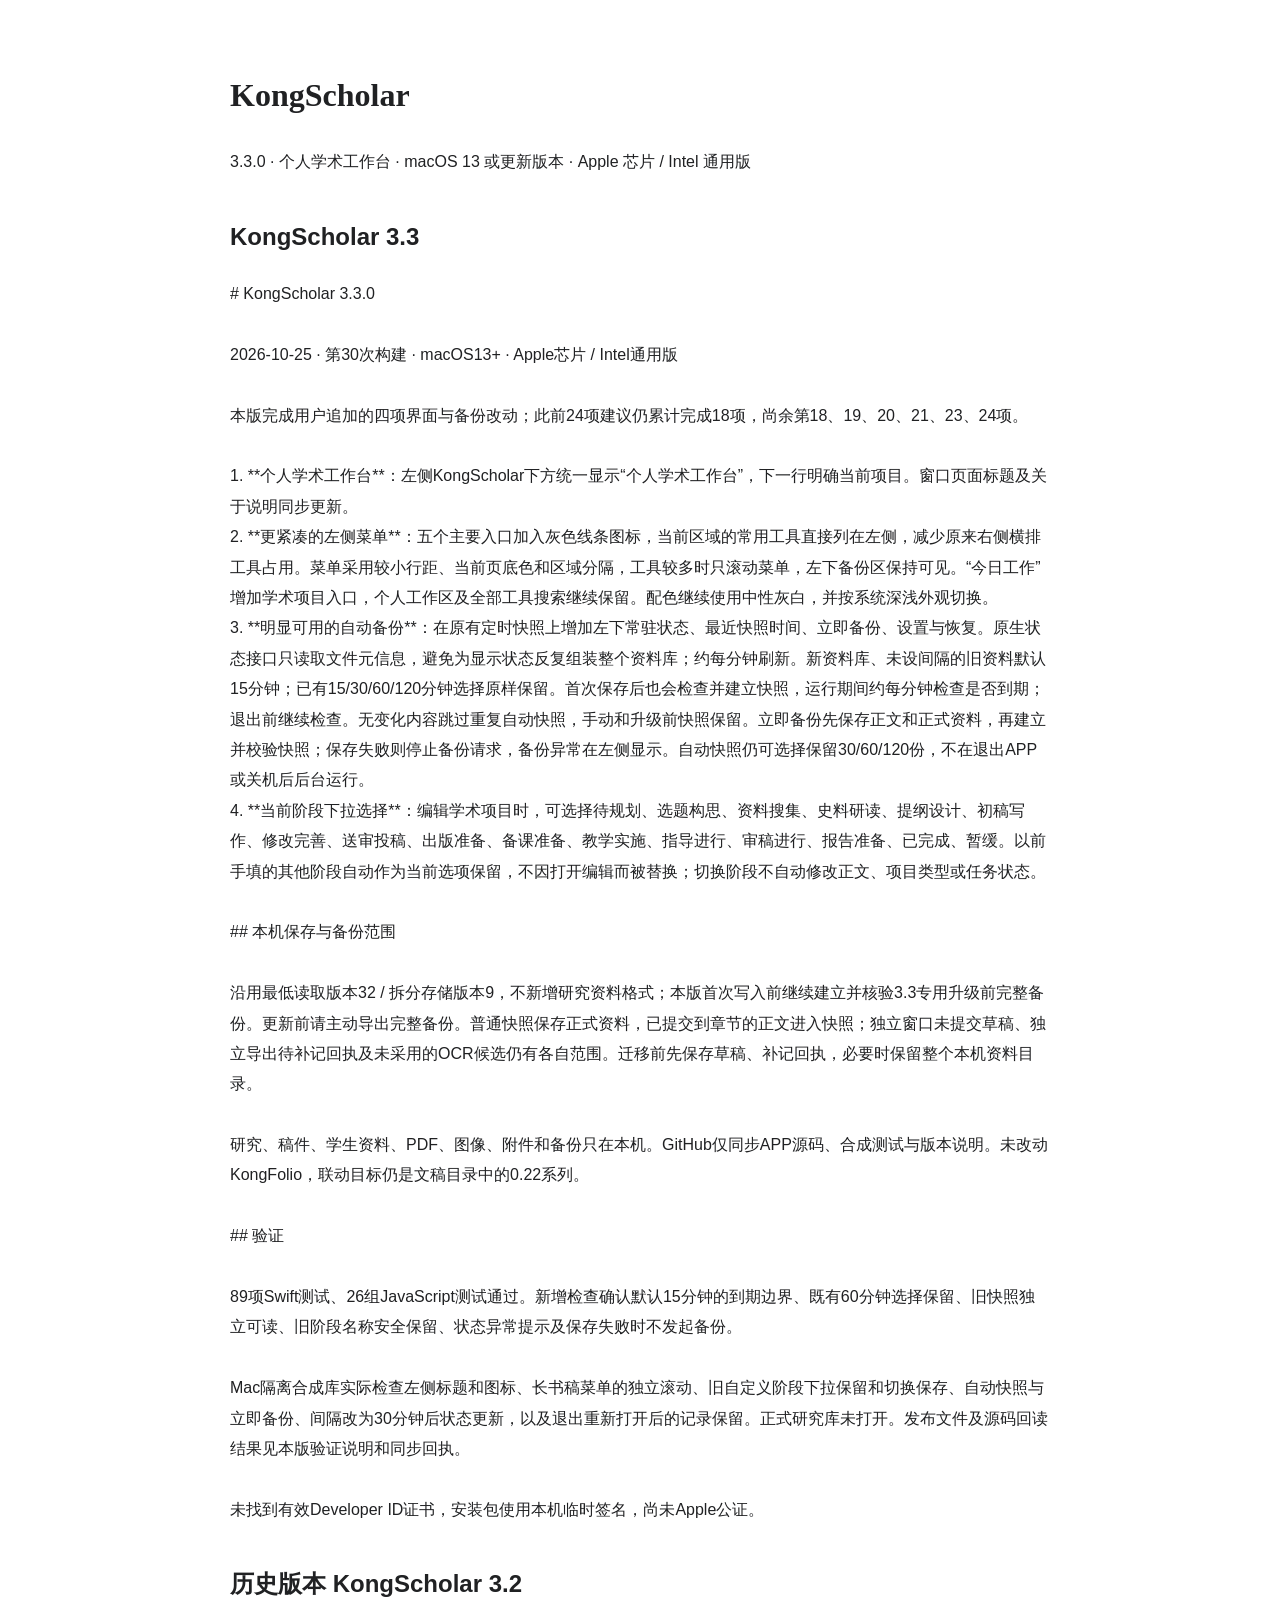
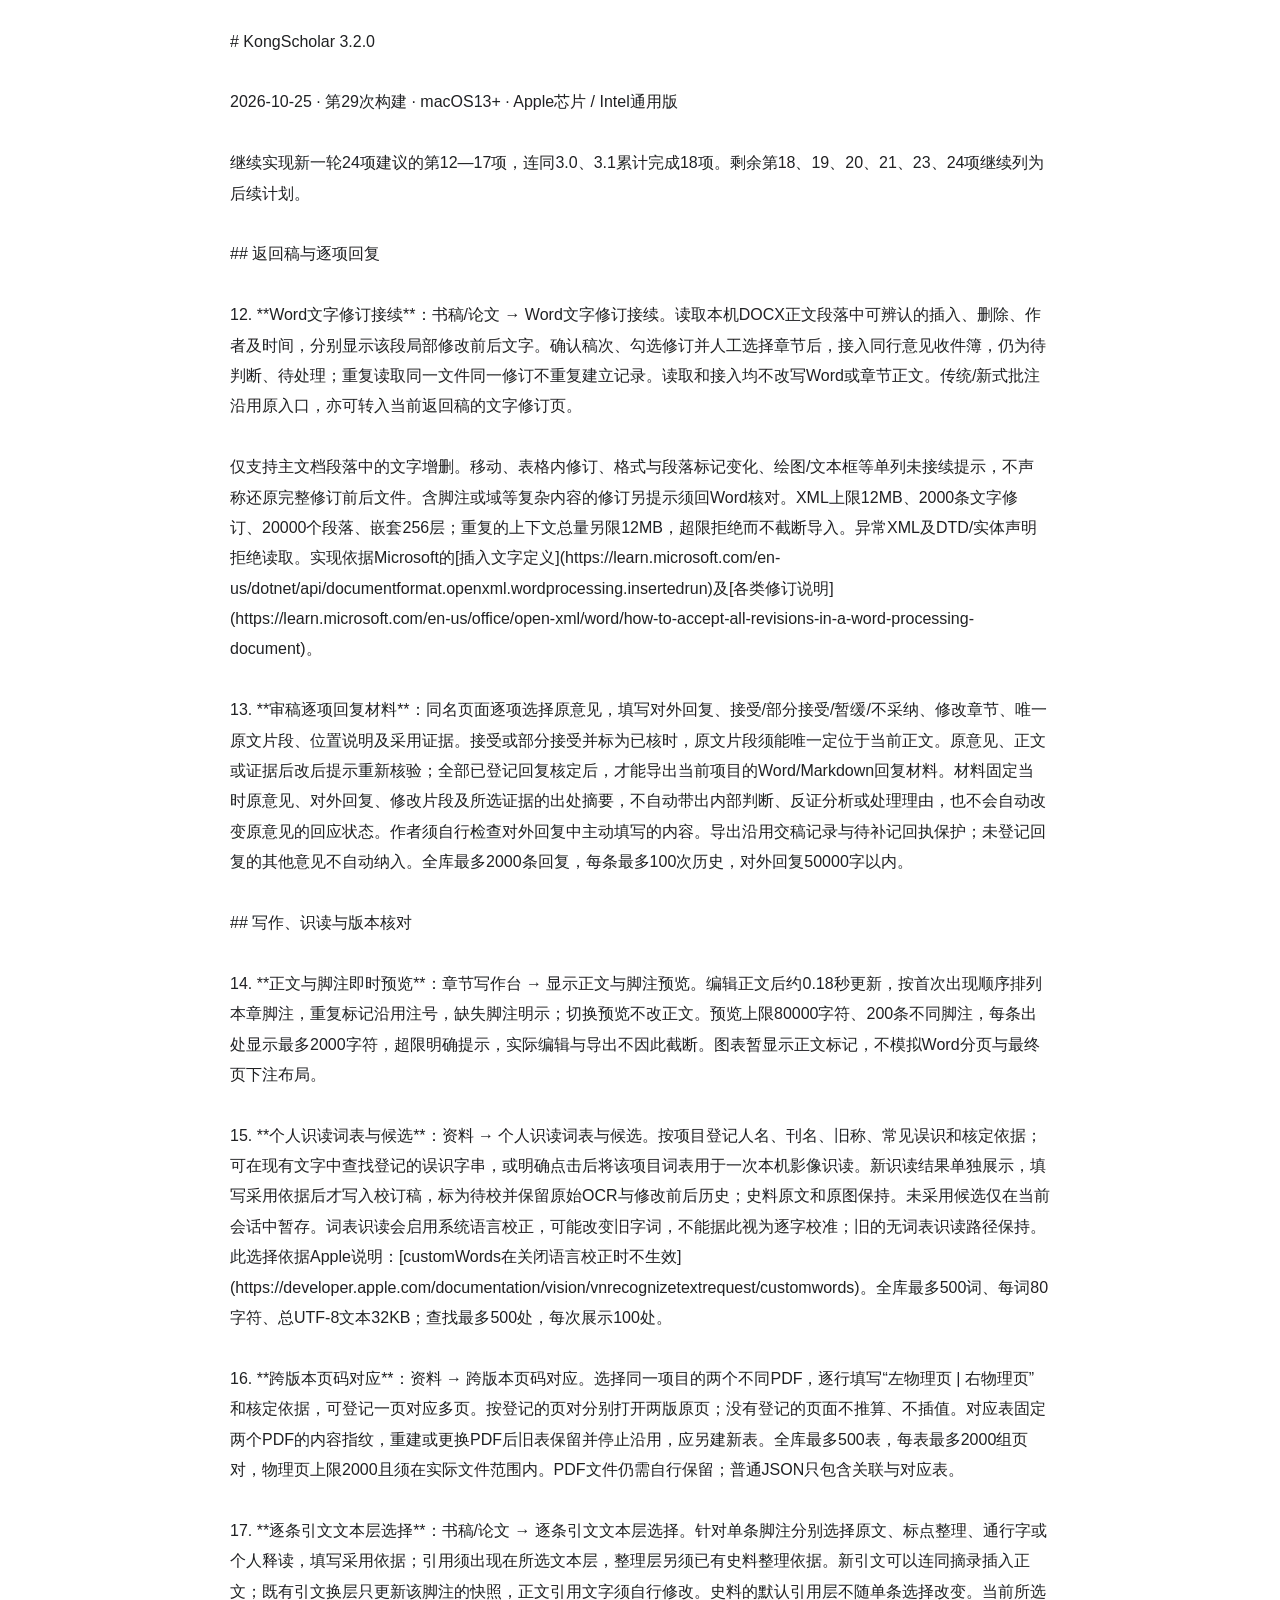
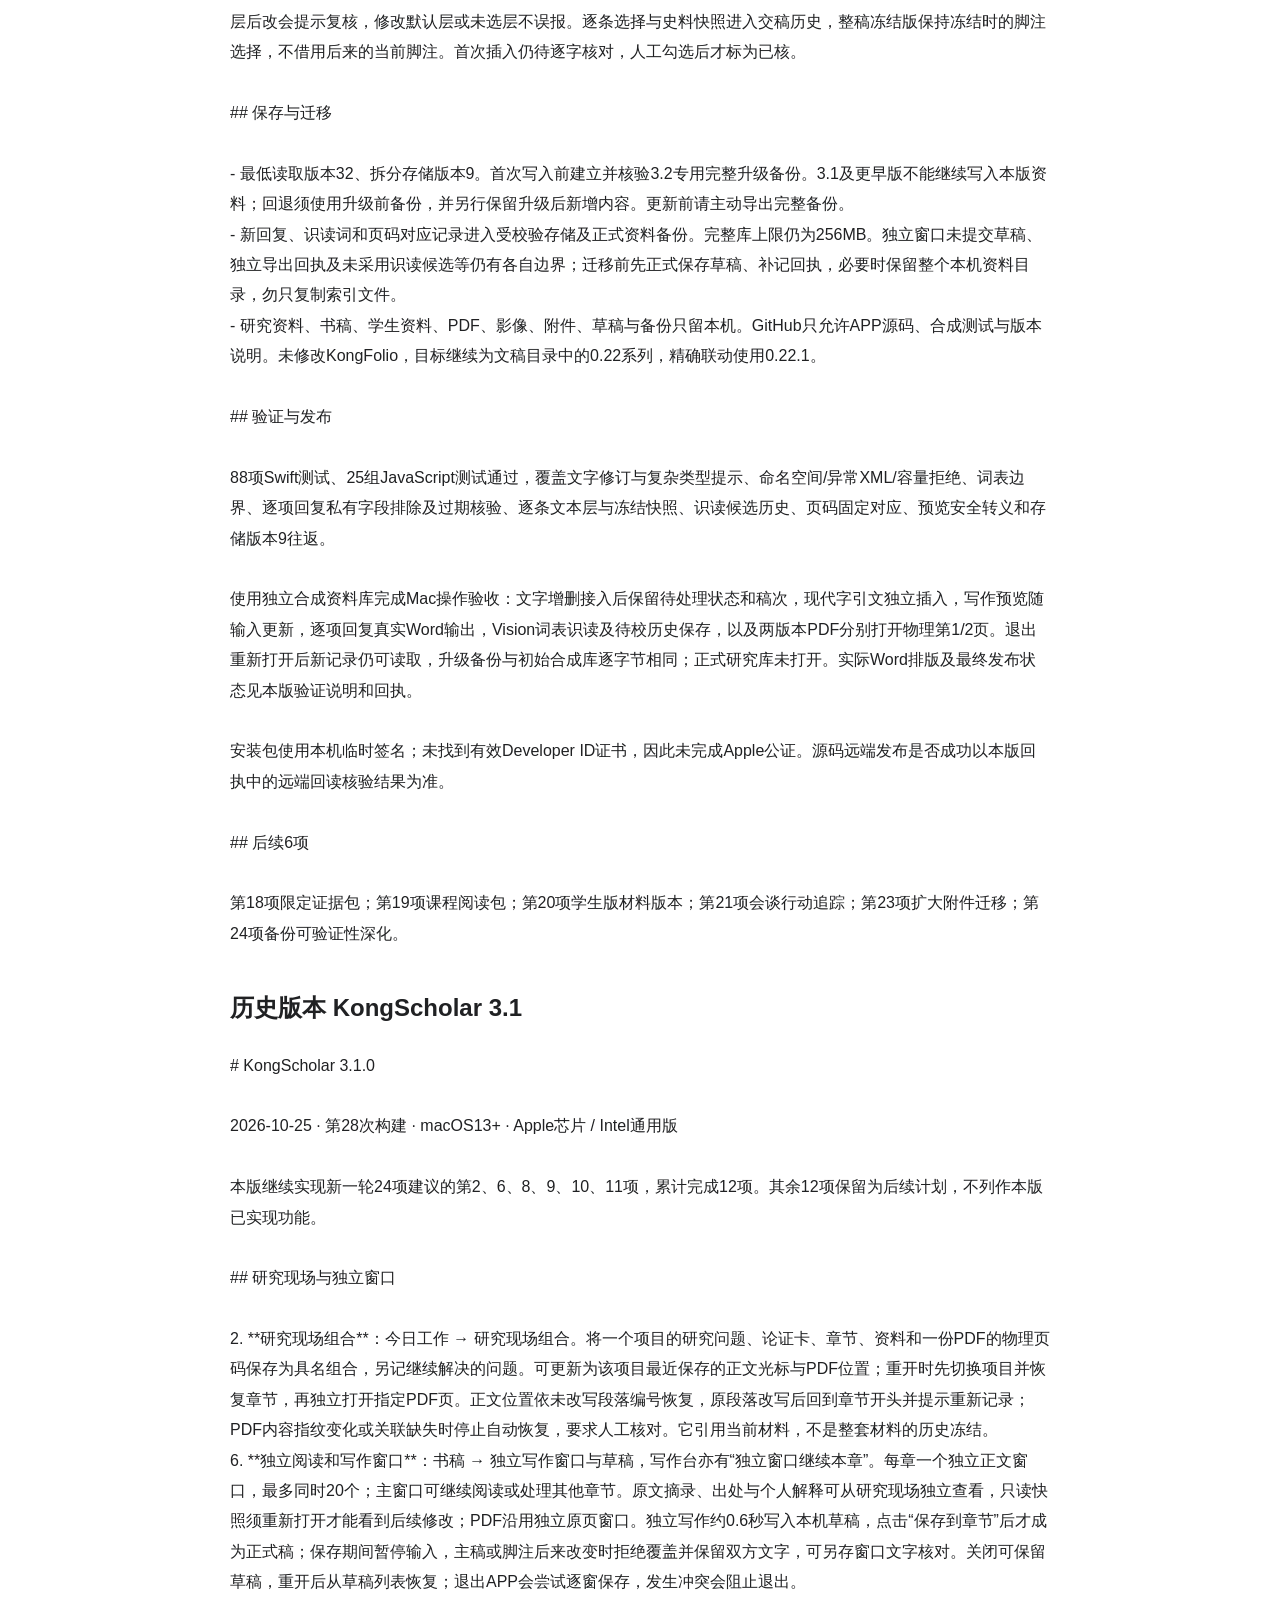
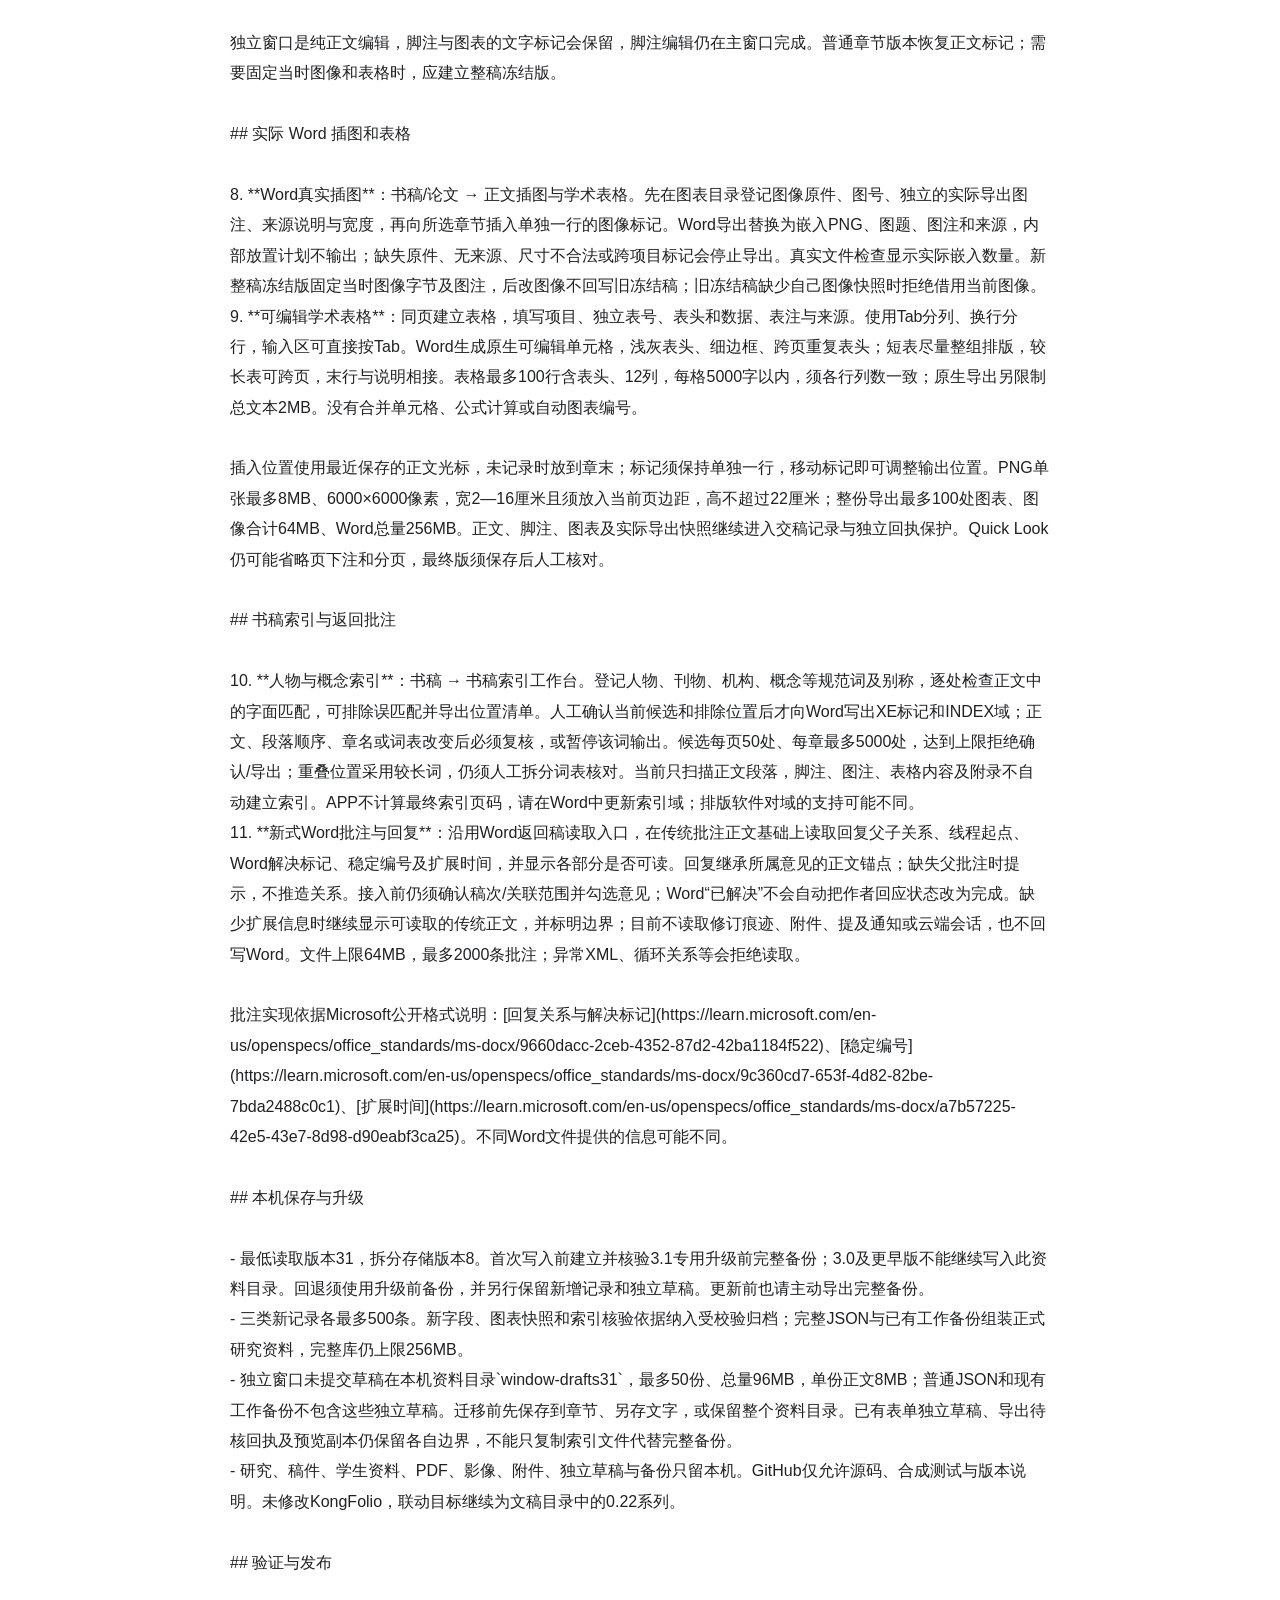
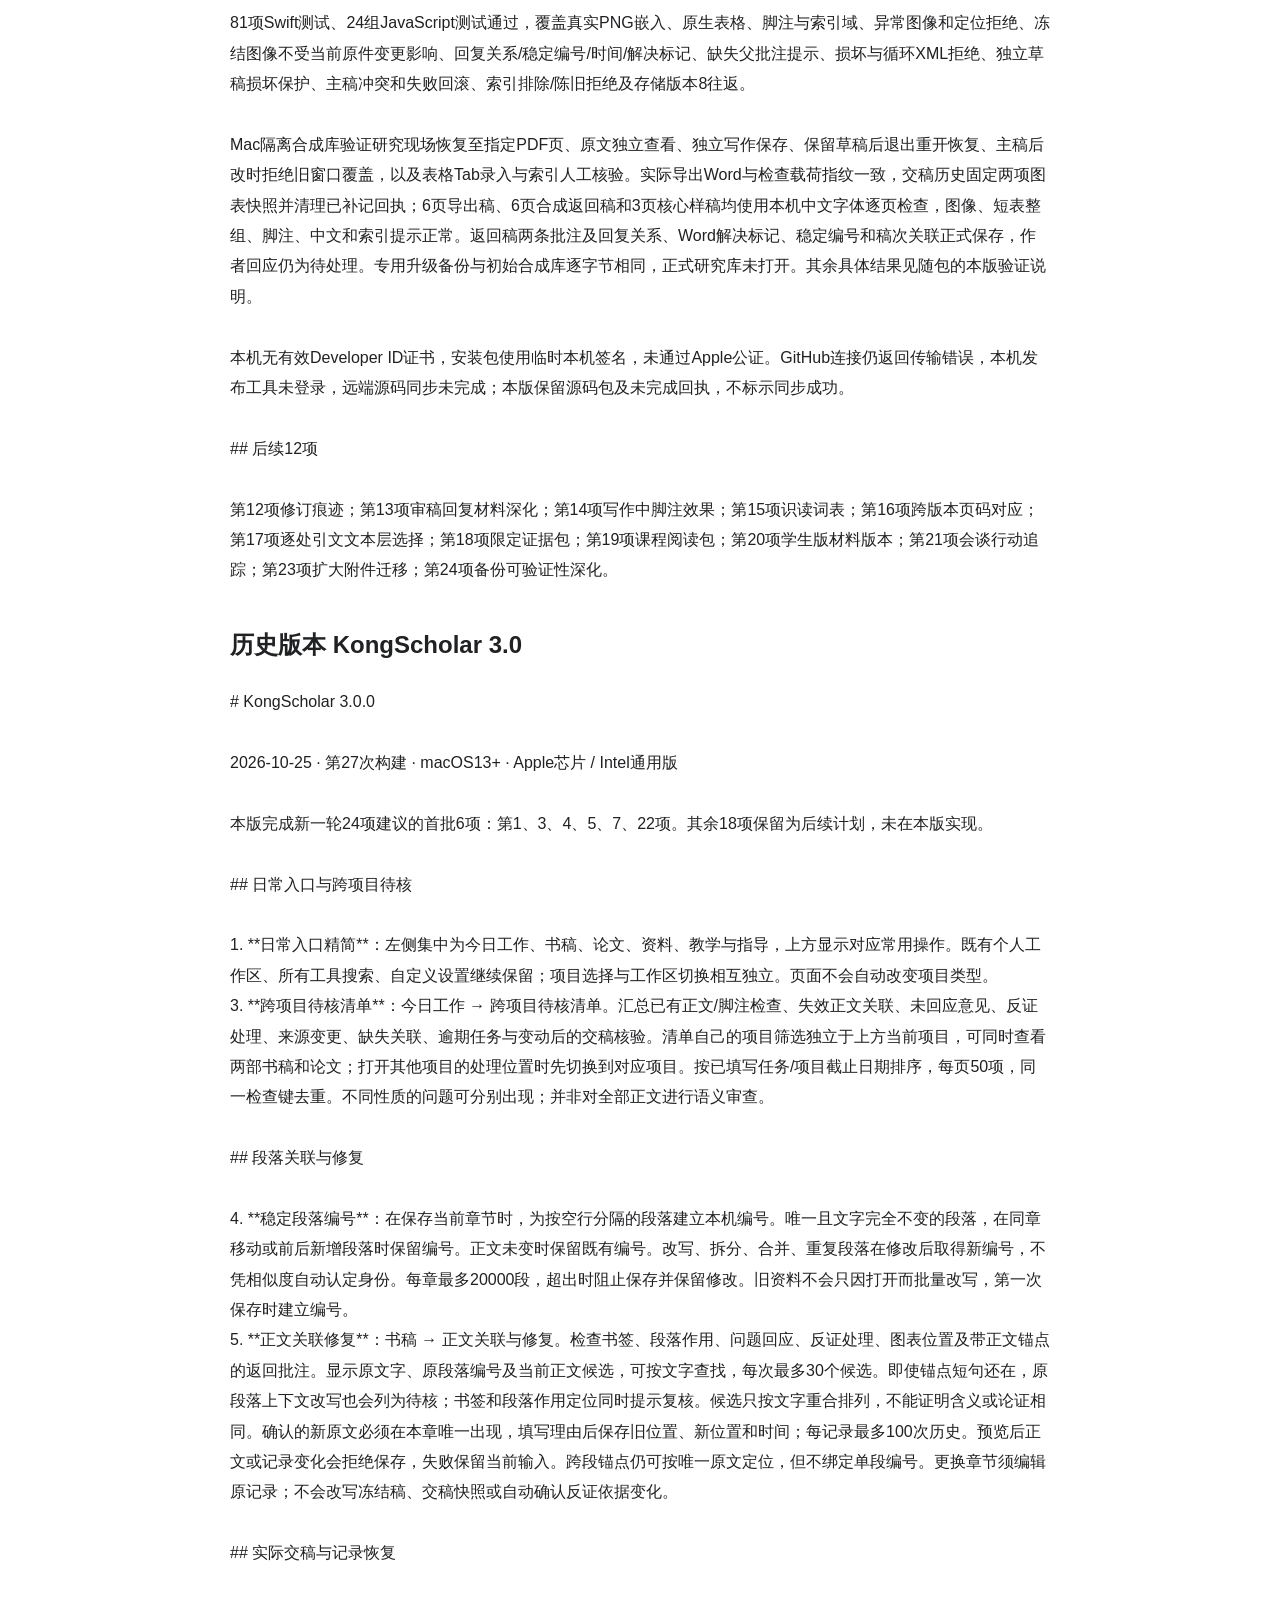
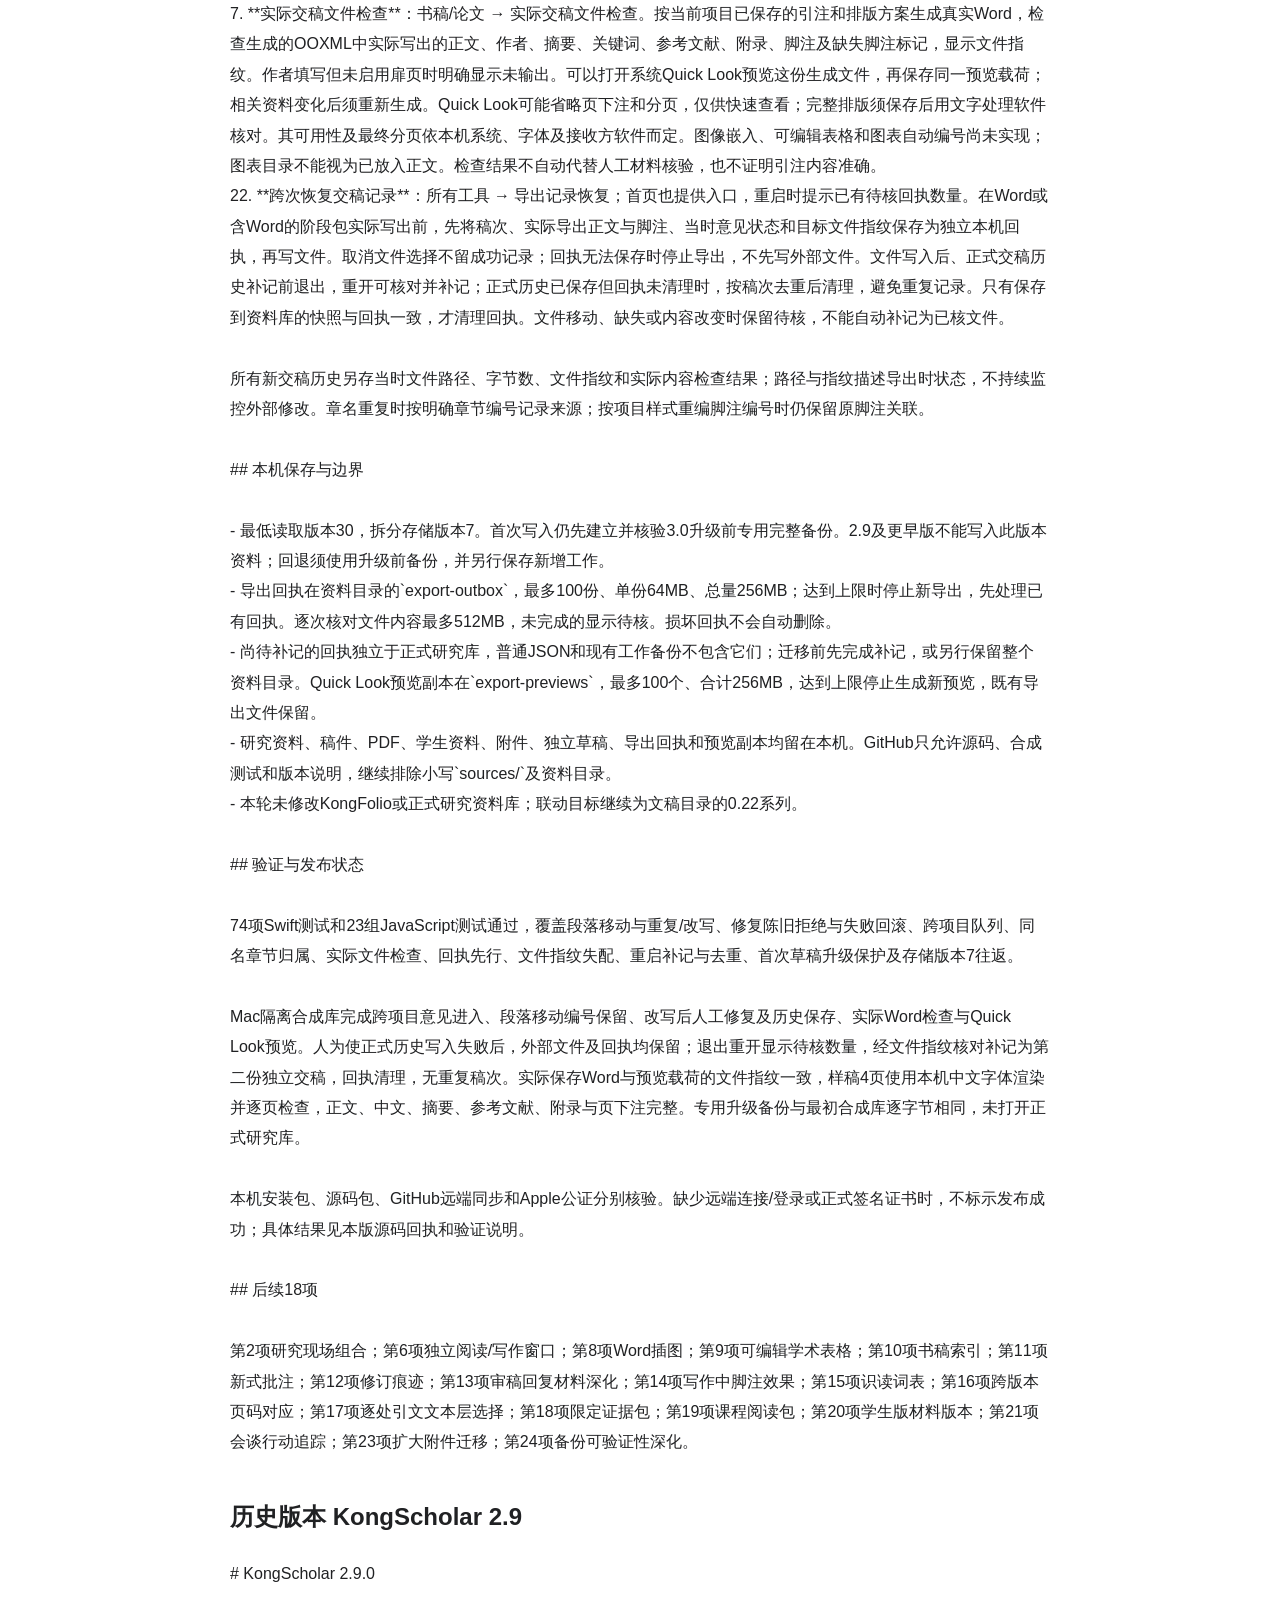
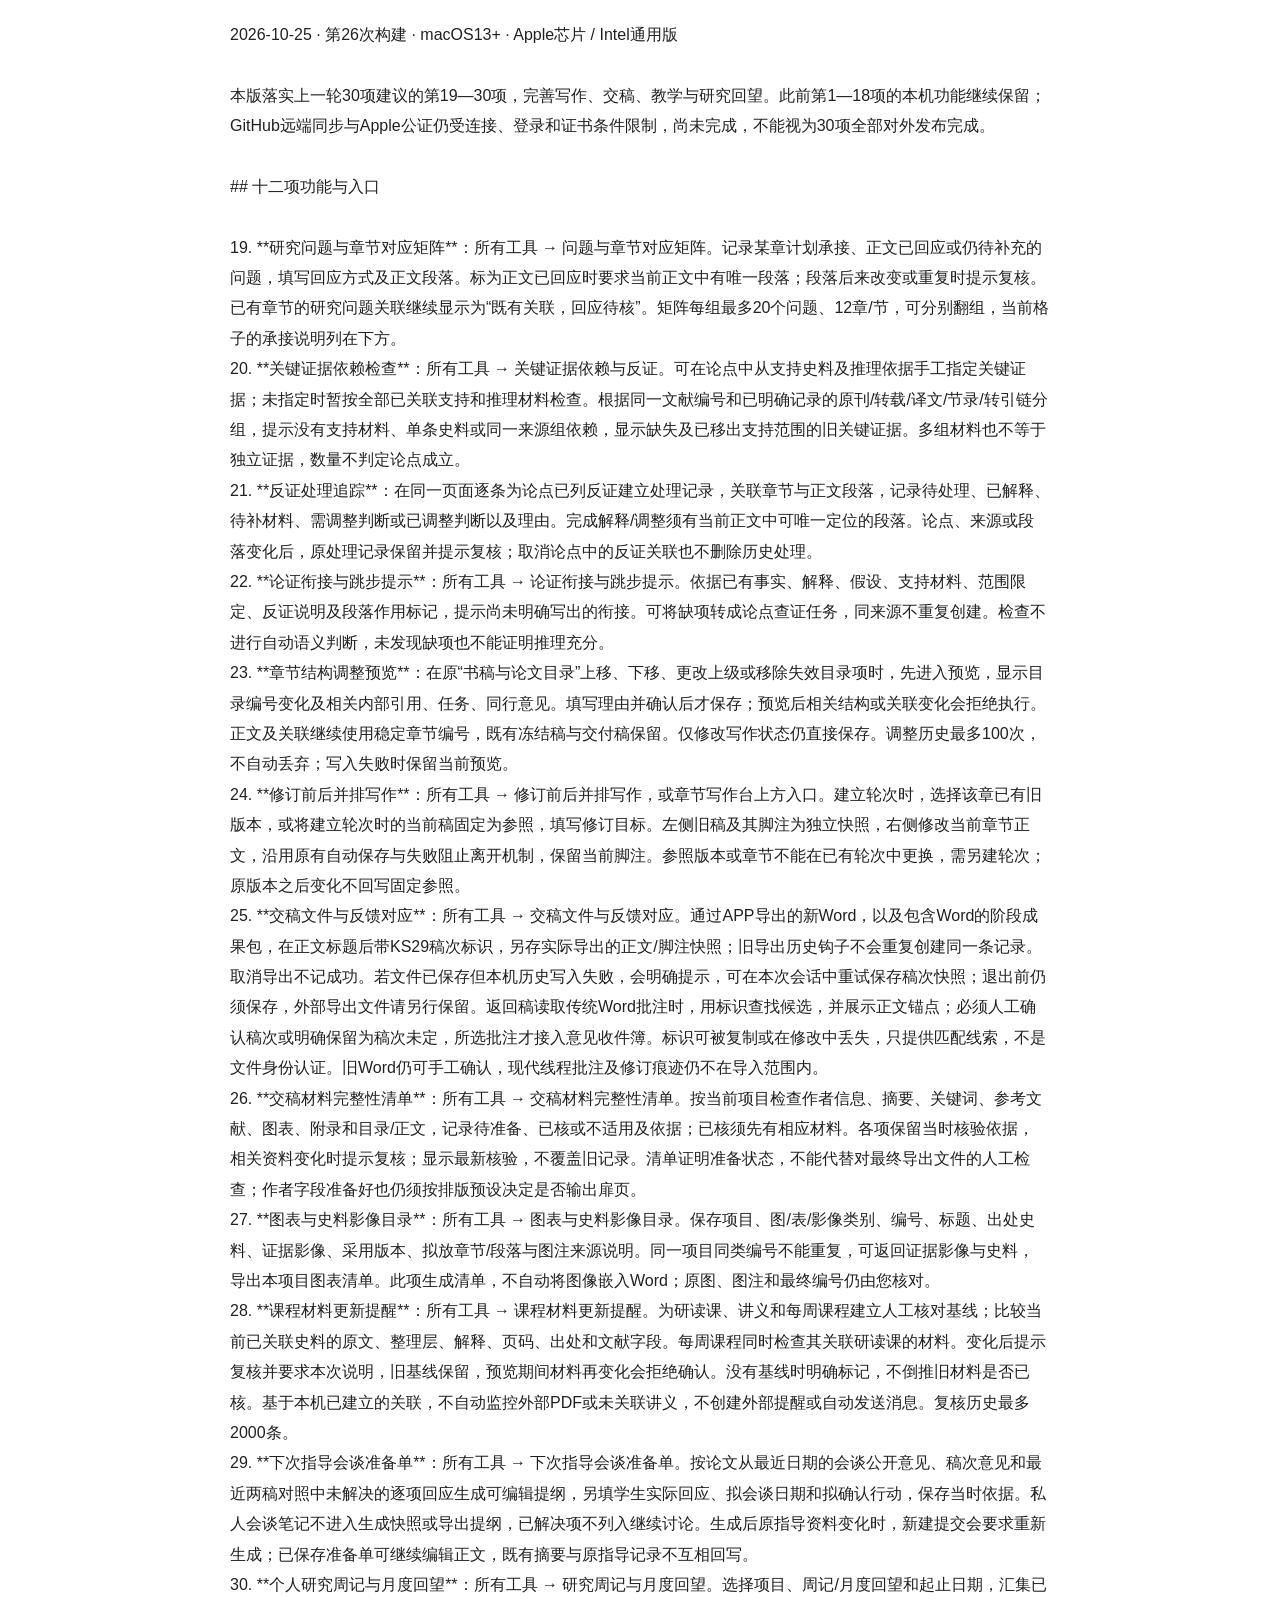
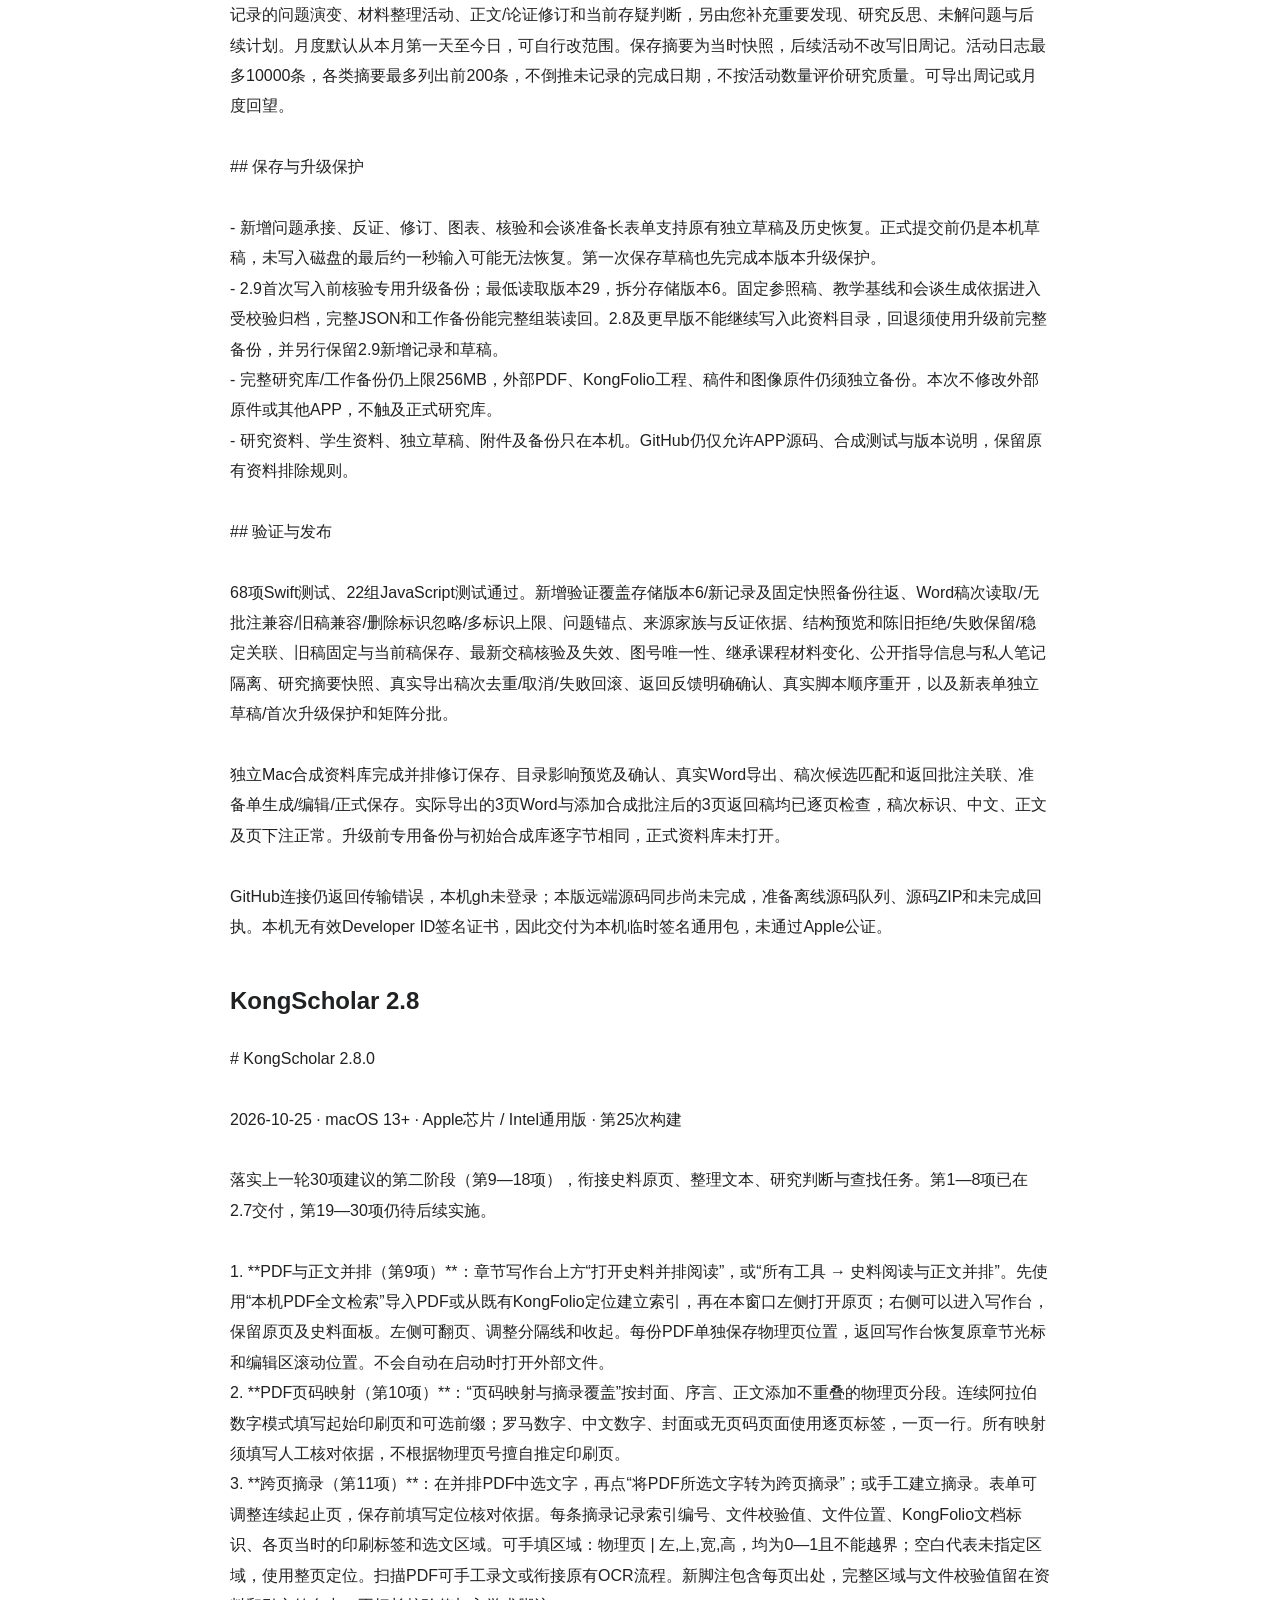
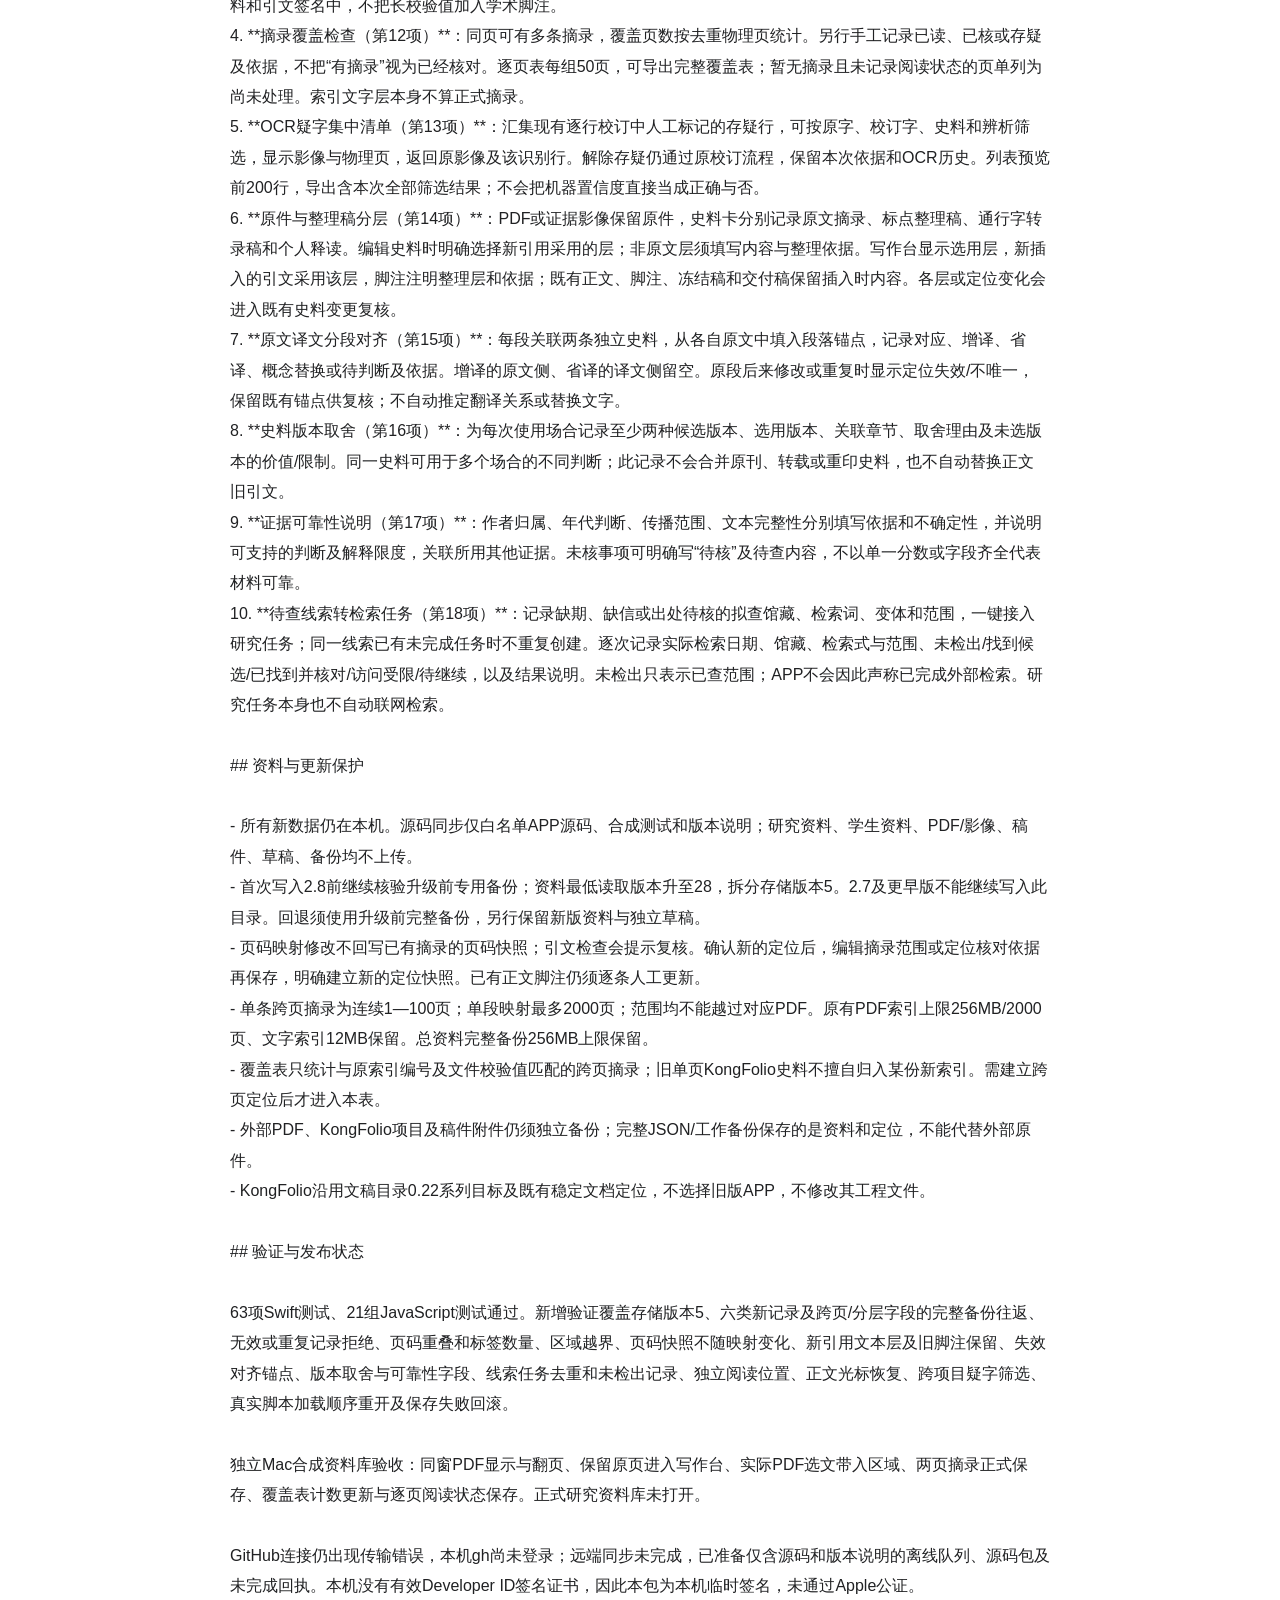
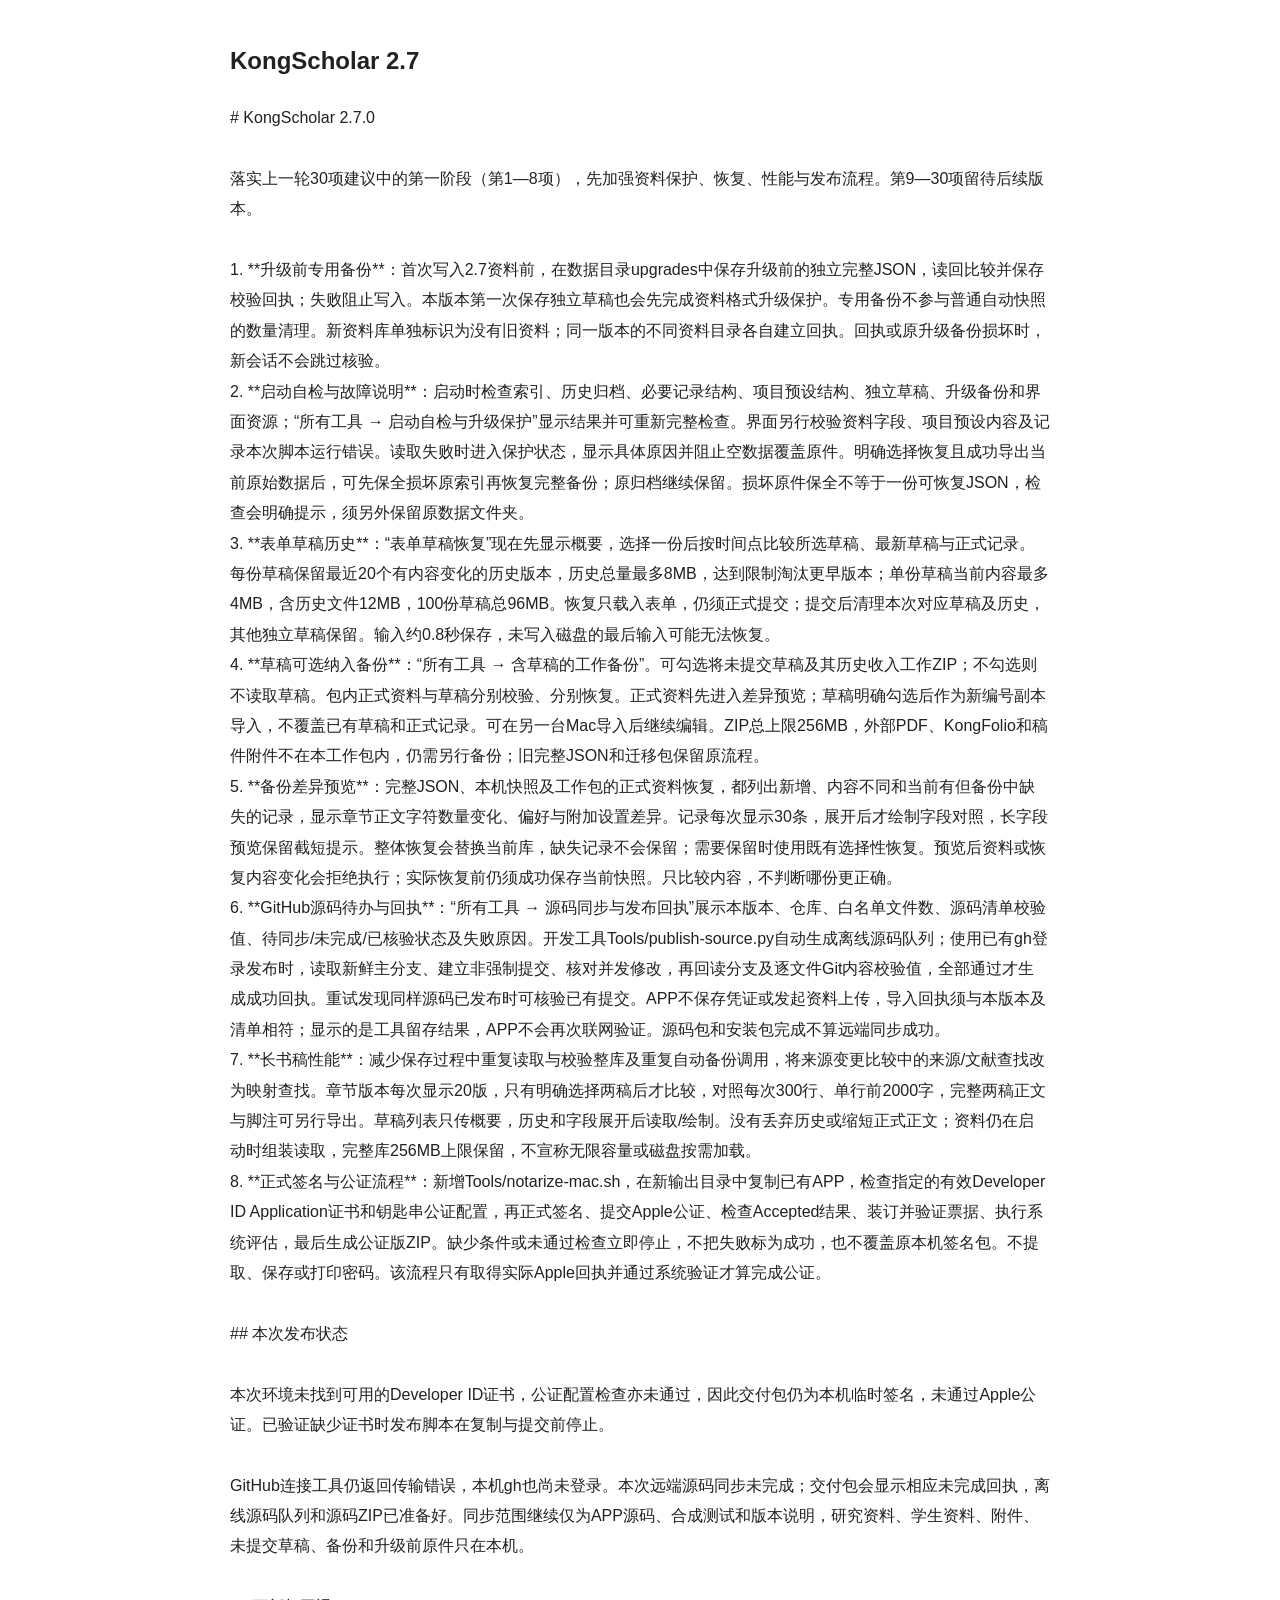
==== commit e0f69d78: "Release KongScholar 3.3: compact academic navigation and visible local backups Rename the workspace," ====
--- a/Documentation/使用说明.html
+++ b/Documentation/使用说明.html
@@ -1,4 +1,28 @@
-<!doctype html><html lang="zh-CN"><meta charset="UTF-8"><title>KongScholar 使用说明</title><style>body{max-width:820px;margin:65px auto;padding:0 28px;font:16px/1.9 -apple-system,sans-serif;color:#202123;background:#ffffff}h1{font-family:Georgia,serif}code{background:#e8ece3;padding:3px 7px;overflow-wrap:anywhere}h2{margin-top:36px}</style><h1>KongScholar</h1><p>3.2.0 · 私人学术工作台 · macOS 13 或更新版本 · Apple 芯片 / Intel 通用版</p><h2>KongScholar 3.2</h2><pre style="white-space:pre-wrap;font:inherit"># KongScholar 3.2.0
+<!doctype html><html lang="zh-CN"><meta charset="UTF-8"><title>KongScholar 使用说明</title><style>body{max-width:820px;margin:65px auto;padding:0 28px;font:16px/1.9 -apple-system,sans-serif;color:#202123;background:#ffffff}h1{font-family:Georgia,serif}code{background:#e8ece3;padding:3px 7px;overflow-wrap:anywhere}h2{margin-top:36px}</style><h1>KongScholar</h1><p>3.3.0 · 个人学术工作台 · macOS 13 或更新版本 · Apple 芯片 / Intel 通用版</p><h2>KongScholar 3.3</h2><pre style="white-space:pre-wrap;font:inherit"># KongScholar 3.3.0
+
+2026-10-25 · 第30次构建 · macOS13+ · Apple芯片 / Intel通用版
+
+本版完成用户追加的四项界面与备份改动；此前24项建议仍累计完成18项，尚余第18、19、20、21、23、24项。
+
+1. **个人学术工作台**：左侧KongScholar下方统一显示“个人学术工作台”，下一行明确当前项目。窗口页面标题及关于说明同步更新。
+2. **更紧凑的左侧菜单**：五个主要入口加入灰色线条图标，当前区域的常用工具直接列在左侧，减少原来右侧横排工具占用。菜单采用较小行距、当前页底色和区域分隔，工具较多时只滚动菜单，左下备份区保持可见。“今日工作”增加学术项目入口，个人工作区及全部工具搜索继续保留。配色继续使用中性灰白，并按系统深浅外观切换。
+3. **明显可用的自动备份**：在原有定时快照上增加左下常驻状态、最近快照时间、立即备份、设置与恢复。原生状态接口只读取文件元信息，避免为显示状态反复组装整个资料库；约每分钟刷新。新资料库、未设间隔的旧资料默认15分钟；已有15/30/60/120分钟选择原样保留。首次保存后也会检查并建立快照，运行期间约每分钟检查是否到期；退出前继续检查。无变化内容跳过重复自动快照，手动和升级前快照保留。立即备份先保存正文和正式资料，再建立并校验快照；保存失败则停止备份请求，备份异常在左侧显示。自动快照仍可选择保留30/60/120份，不在退出APP或关机后后台运行。
+4. **当前阶段下拉选择**：编辑学术项目时，可选择待规划、选题构思、资料搜集、史料研读、提纲设计、初稿写作、修改完善、送审投稿、出版准备、备课准备、教学实施、指导进行、审稿进行、报告准备、已完成、暂缓。以前手填的其他阶段自动作为当前选项保留，不因打开编辑而被替换；切换阶段不自动修改正文、项目类型或任务状态。
+
+## 本机保存与备份范围
+
+沿用最低读取版本32 / 拆分存储版本9，不新增研究资料格式；本版首次写入前继续建立并核验3.3专用升级前完整备份。更新前请主动导出完整备份。普通快照保存正式资料，已提交到章节的正文进入快照；独立窗口未提交草稿、独立导出待补记回执及未采用的OCR候选仍有各自范围。迁移前先保存草稿、补记回执，必要时保留整个本机资料目录。
+
+研究、稿件、学生资料、PDF、图像、附件和备份只在本机。GitHub仅同步APP源码、合成测试与版本说明。未改动KongFolio，联动目标仍是文稿目录中的0.22系列。
+
+## 验证
+
+89项Swift测试、26组JavaScript测试通过。新增检查确认默认15分钟的到期边界、既有60分钟选择保留、旧快照独立可读、旧阶段名称安全保留、状态异常提示及保存失败时不发起备份。
+
+Mac隔离合成库实际检查左侧标题和图标、长书稿菜单的独立滚动、旧自定义阶段下拉保留和切换保存、自动快照与立即备份、间隔改为30分钟后状态更新，以及退出重新打开后的记录保留。正式研究库未打开。发布文件及源码回读结果见本版验证说明和同步回执。
+
+未找到有效Developer ID证书，安装包使用本机临时签名，尚未Apple公证。
+</pre><h2>历史版本 KongScholar 3.2</h2><pre style="white-space:pre-wrap;font:inherit"># KongScholar 3.2.0
 
 2026-10-25 · 第29次构建 · macOS13+ · Apple芯片 / Intel通用版
 
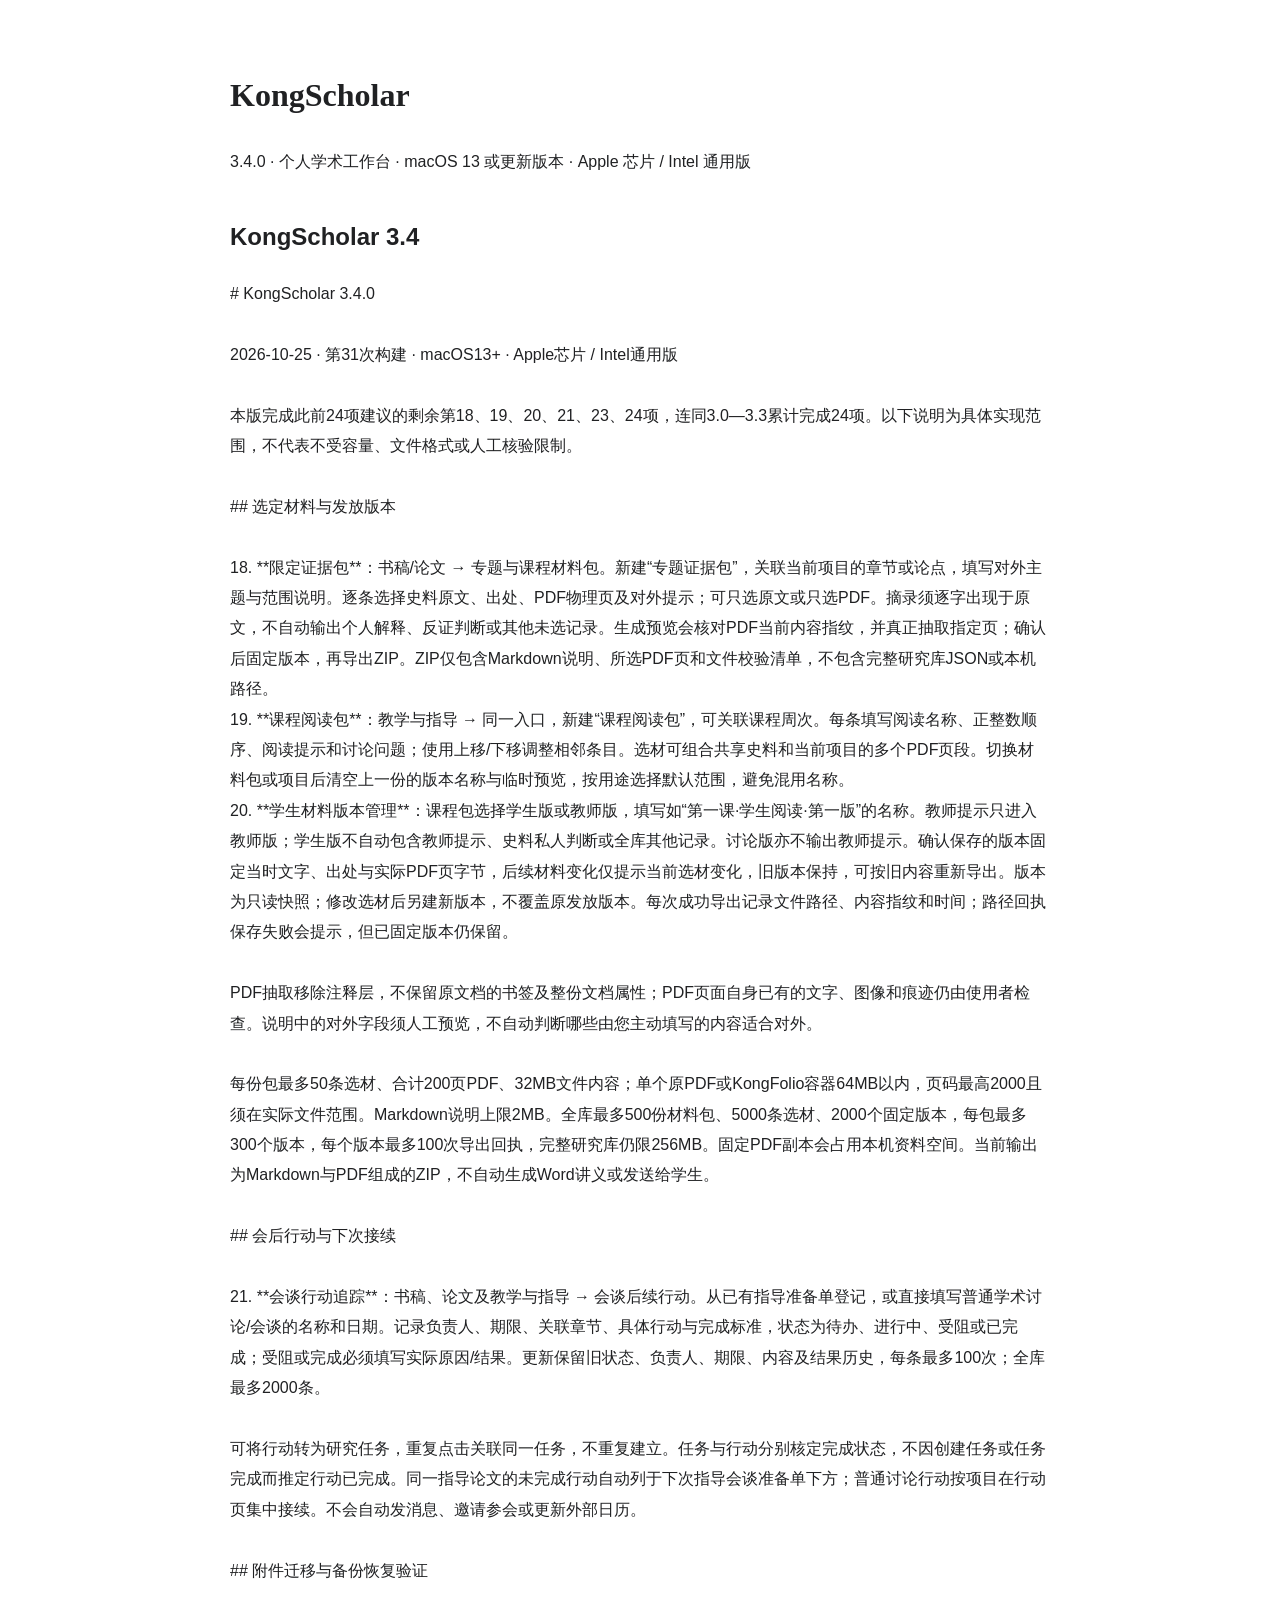
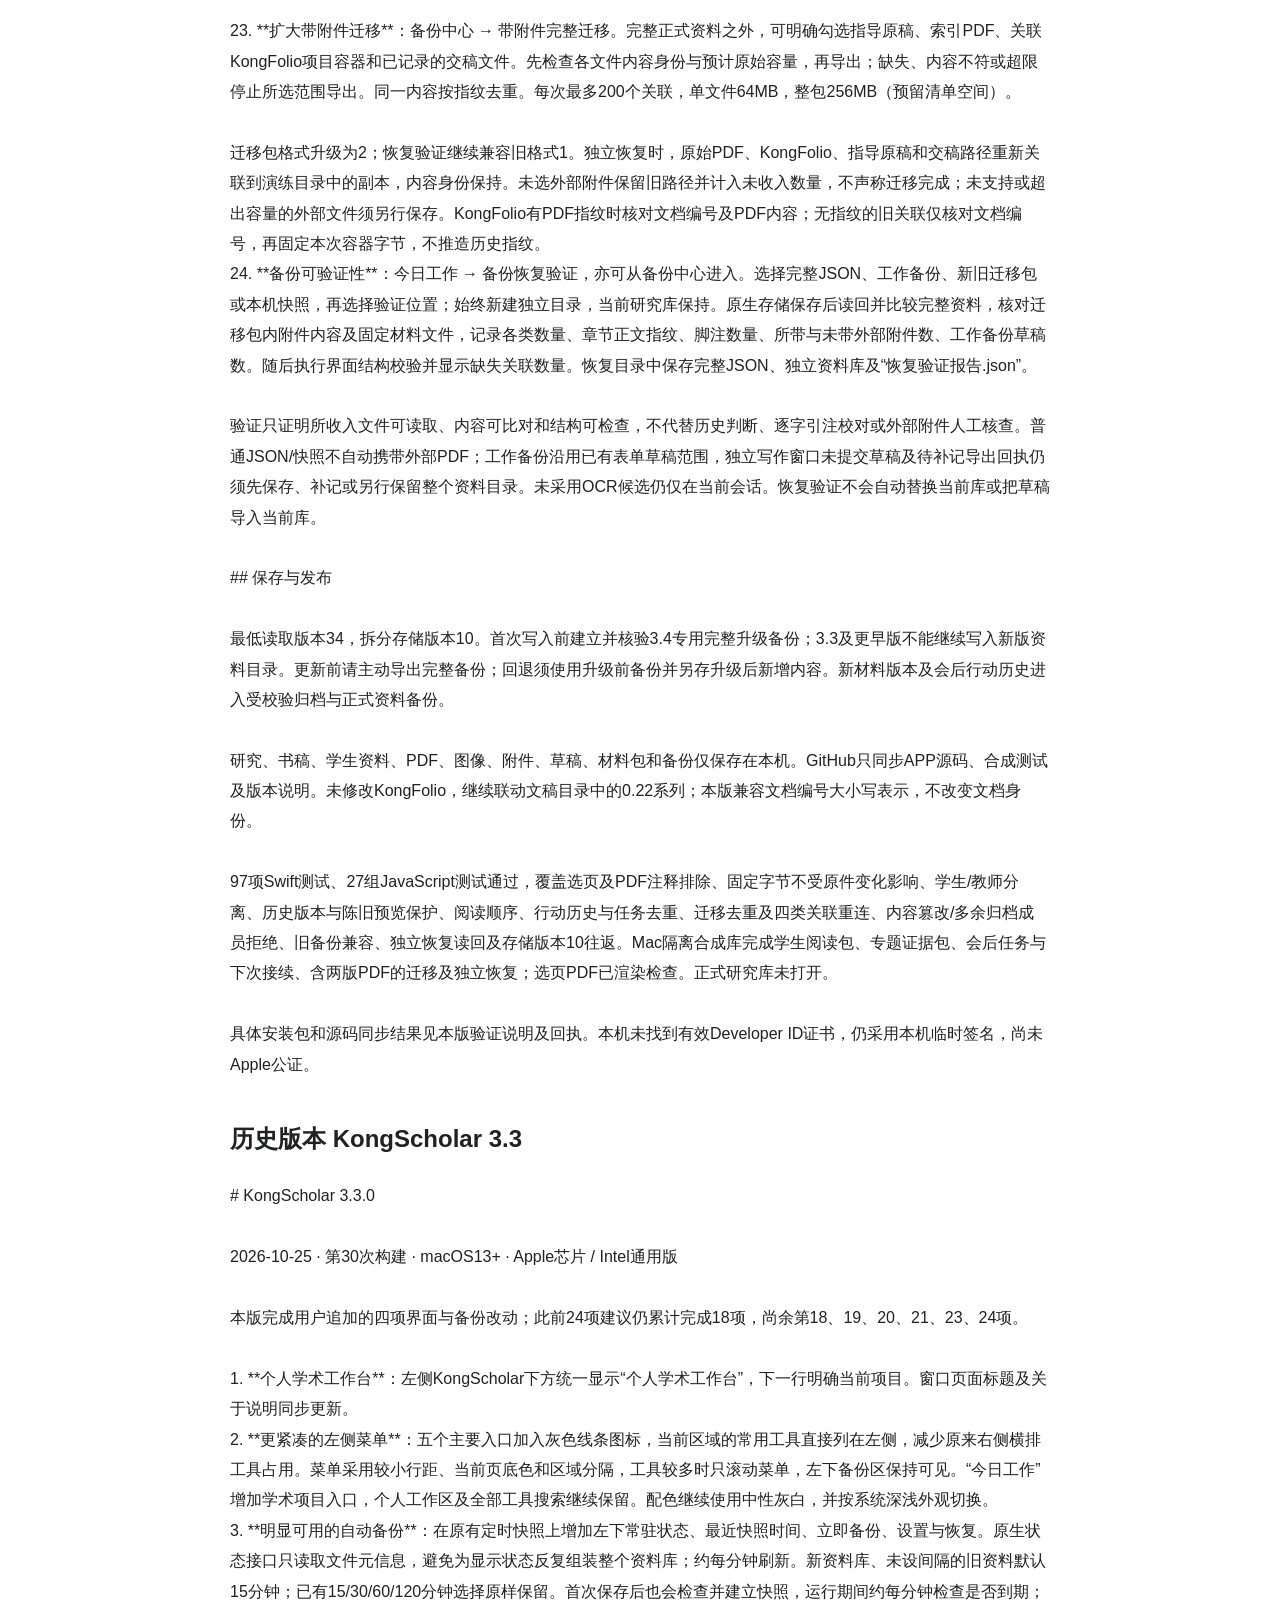
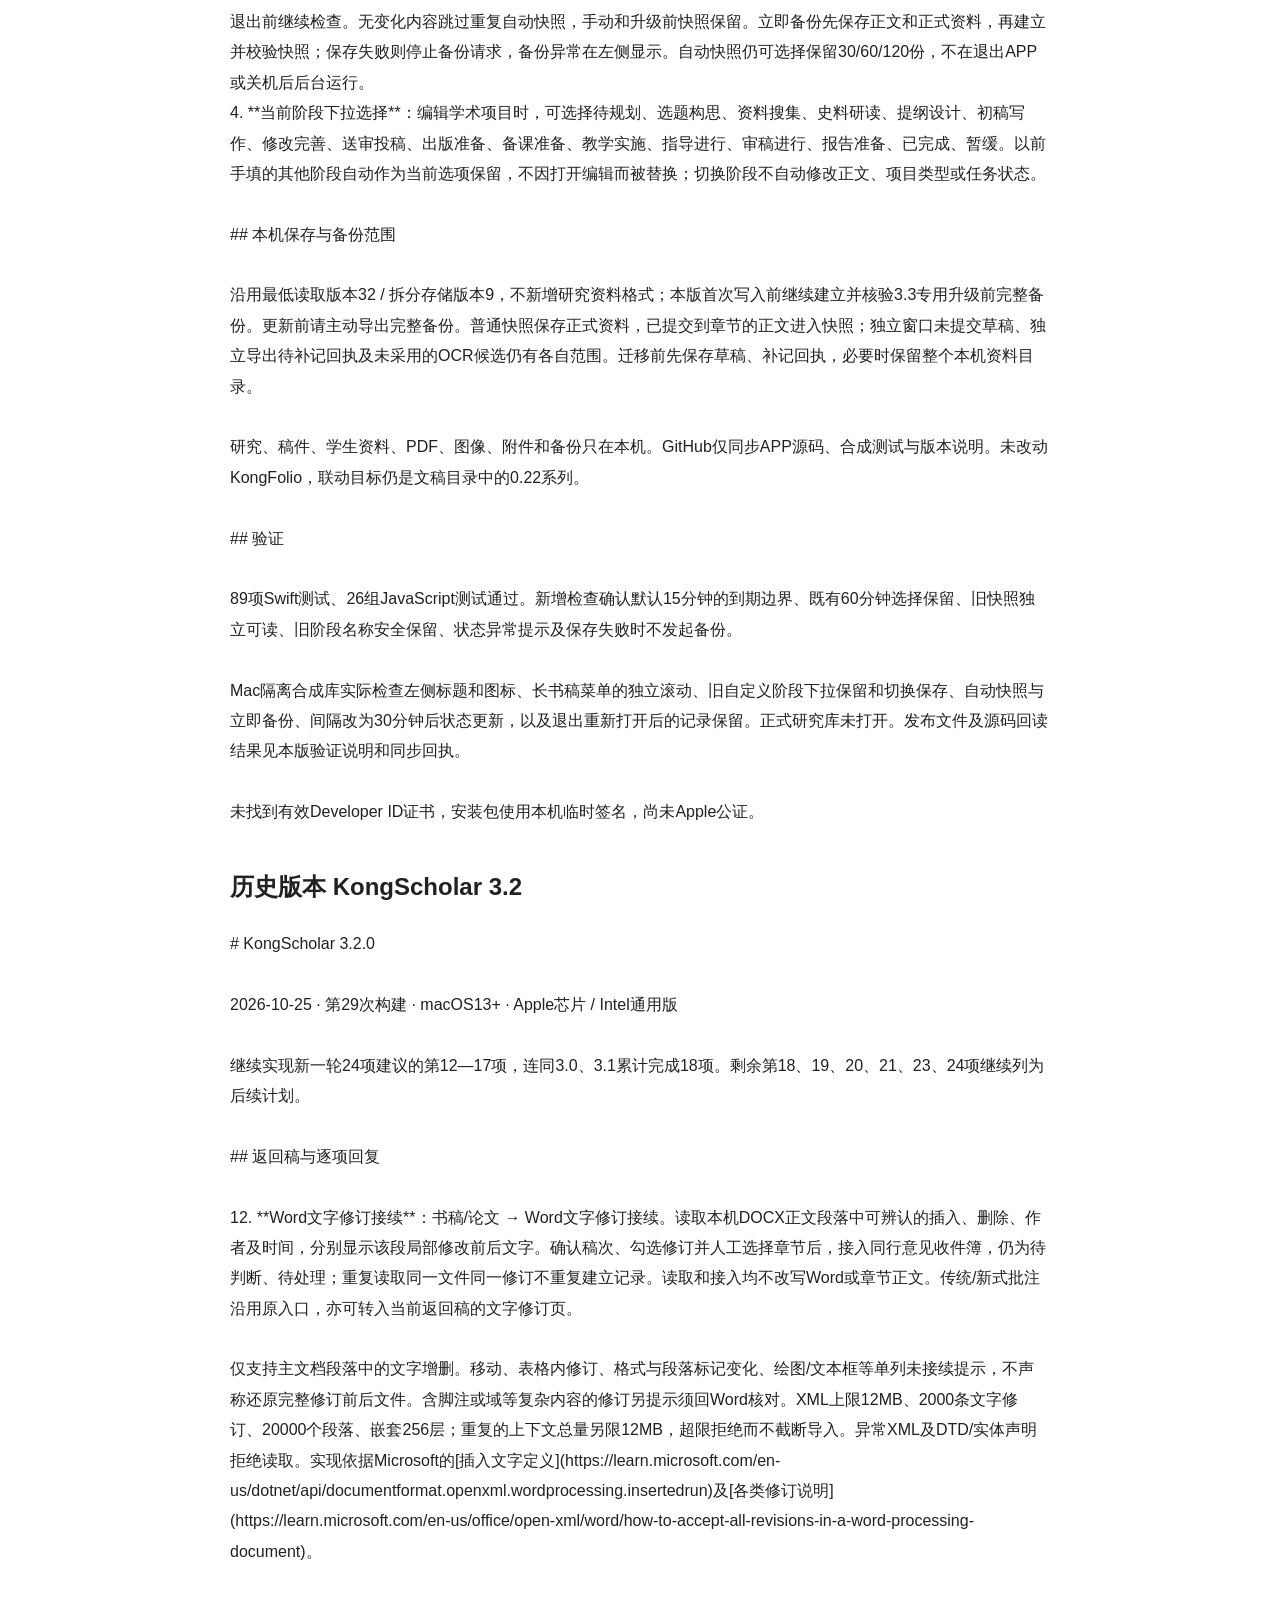
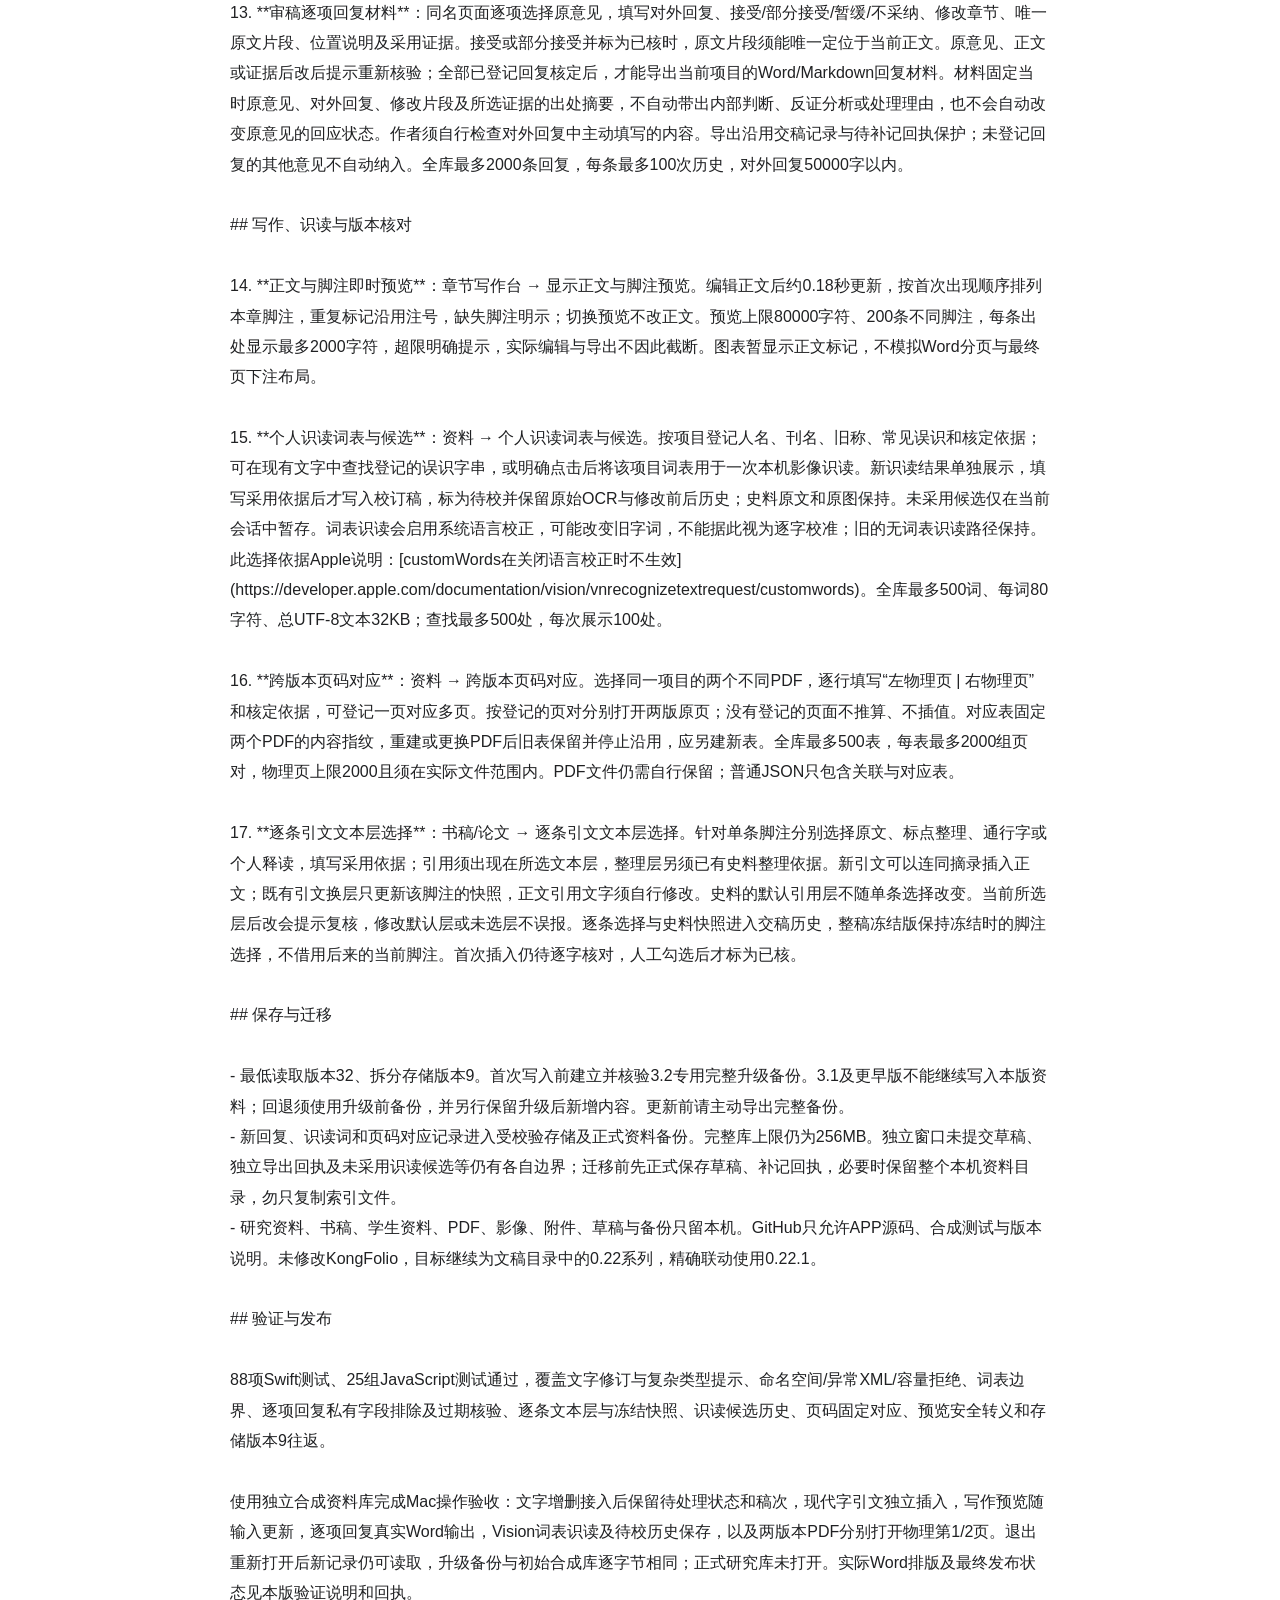
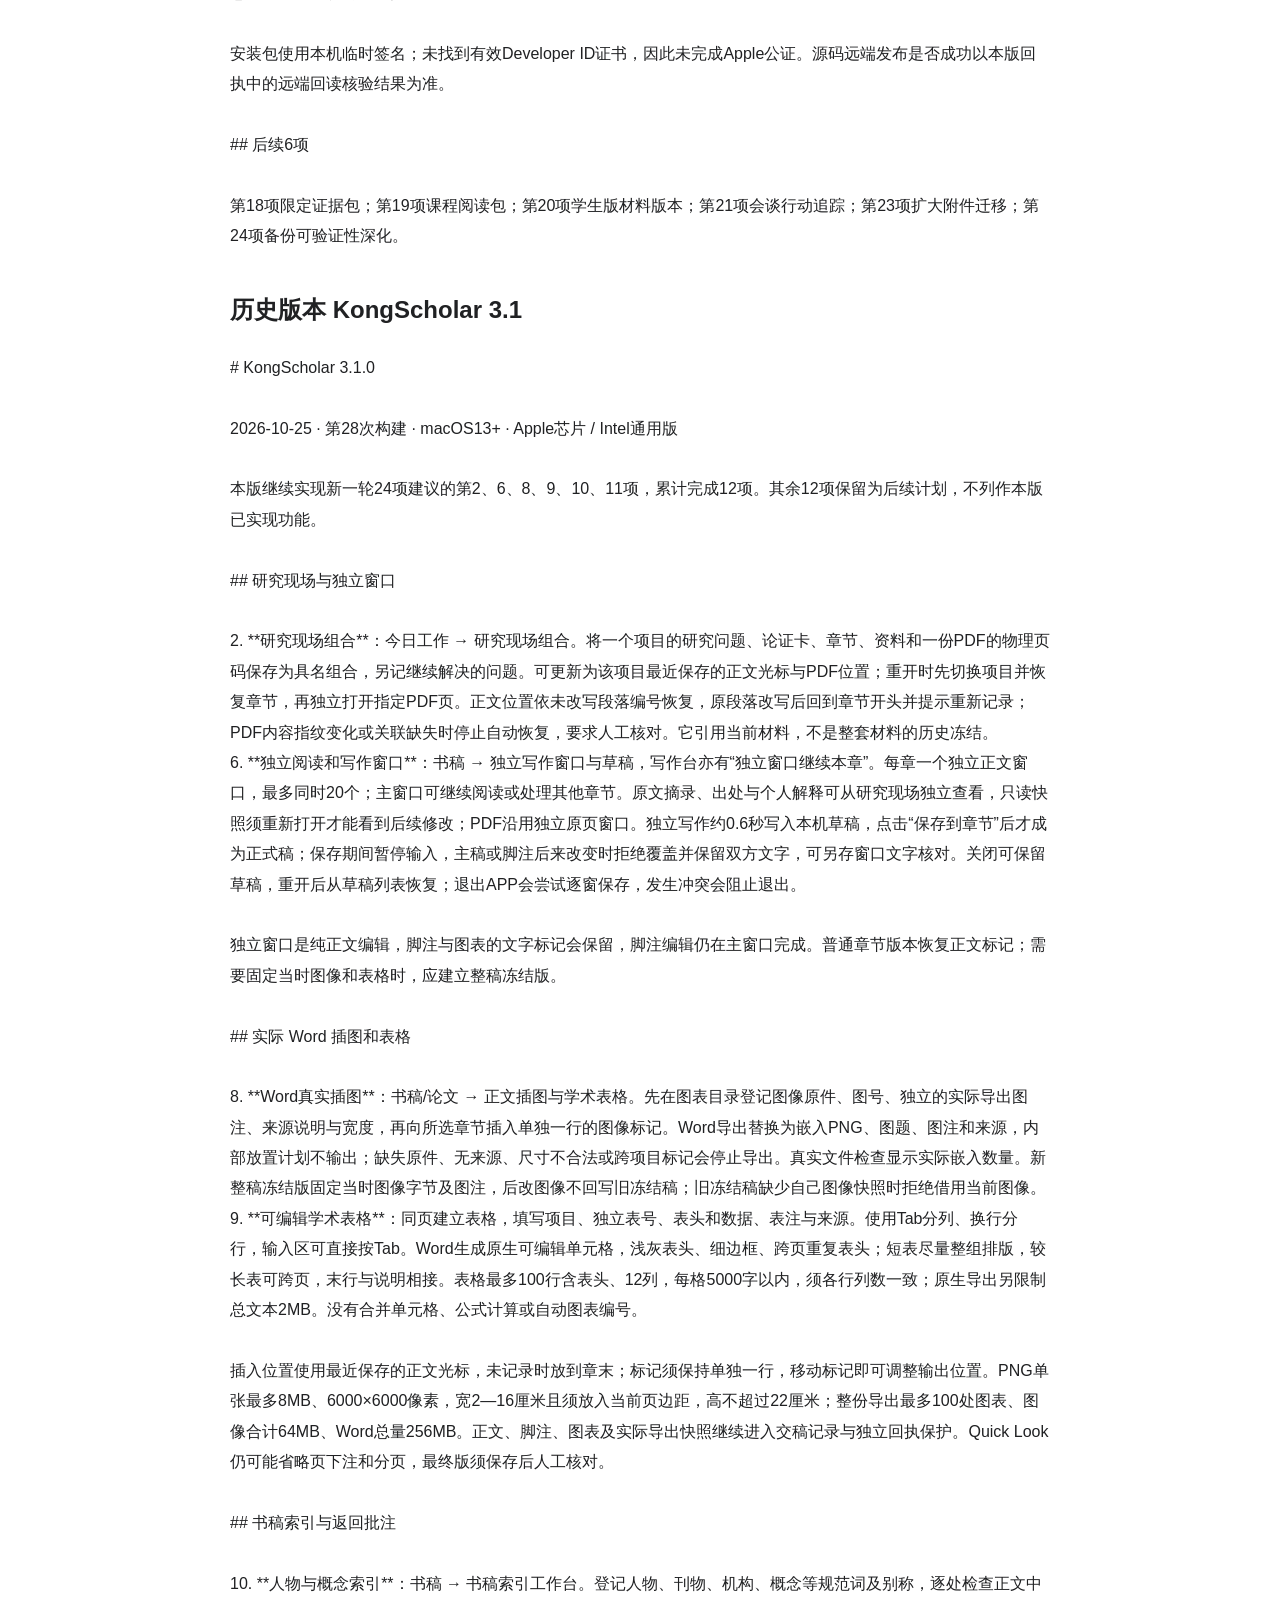
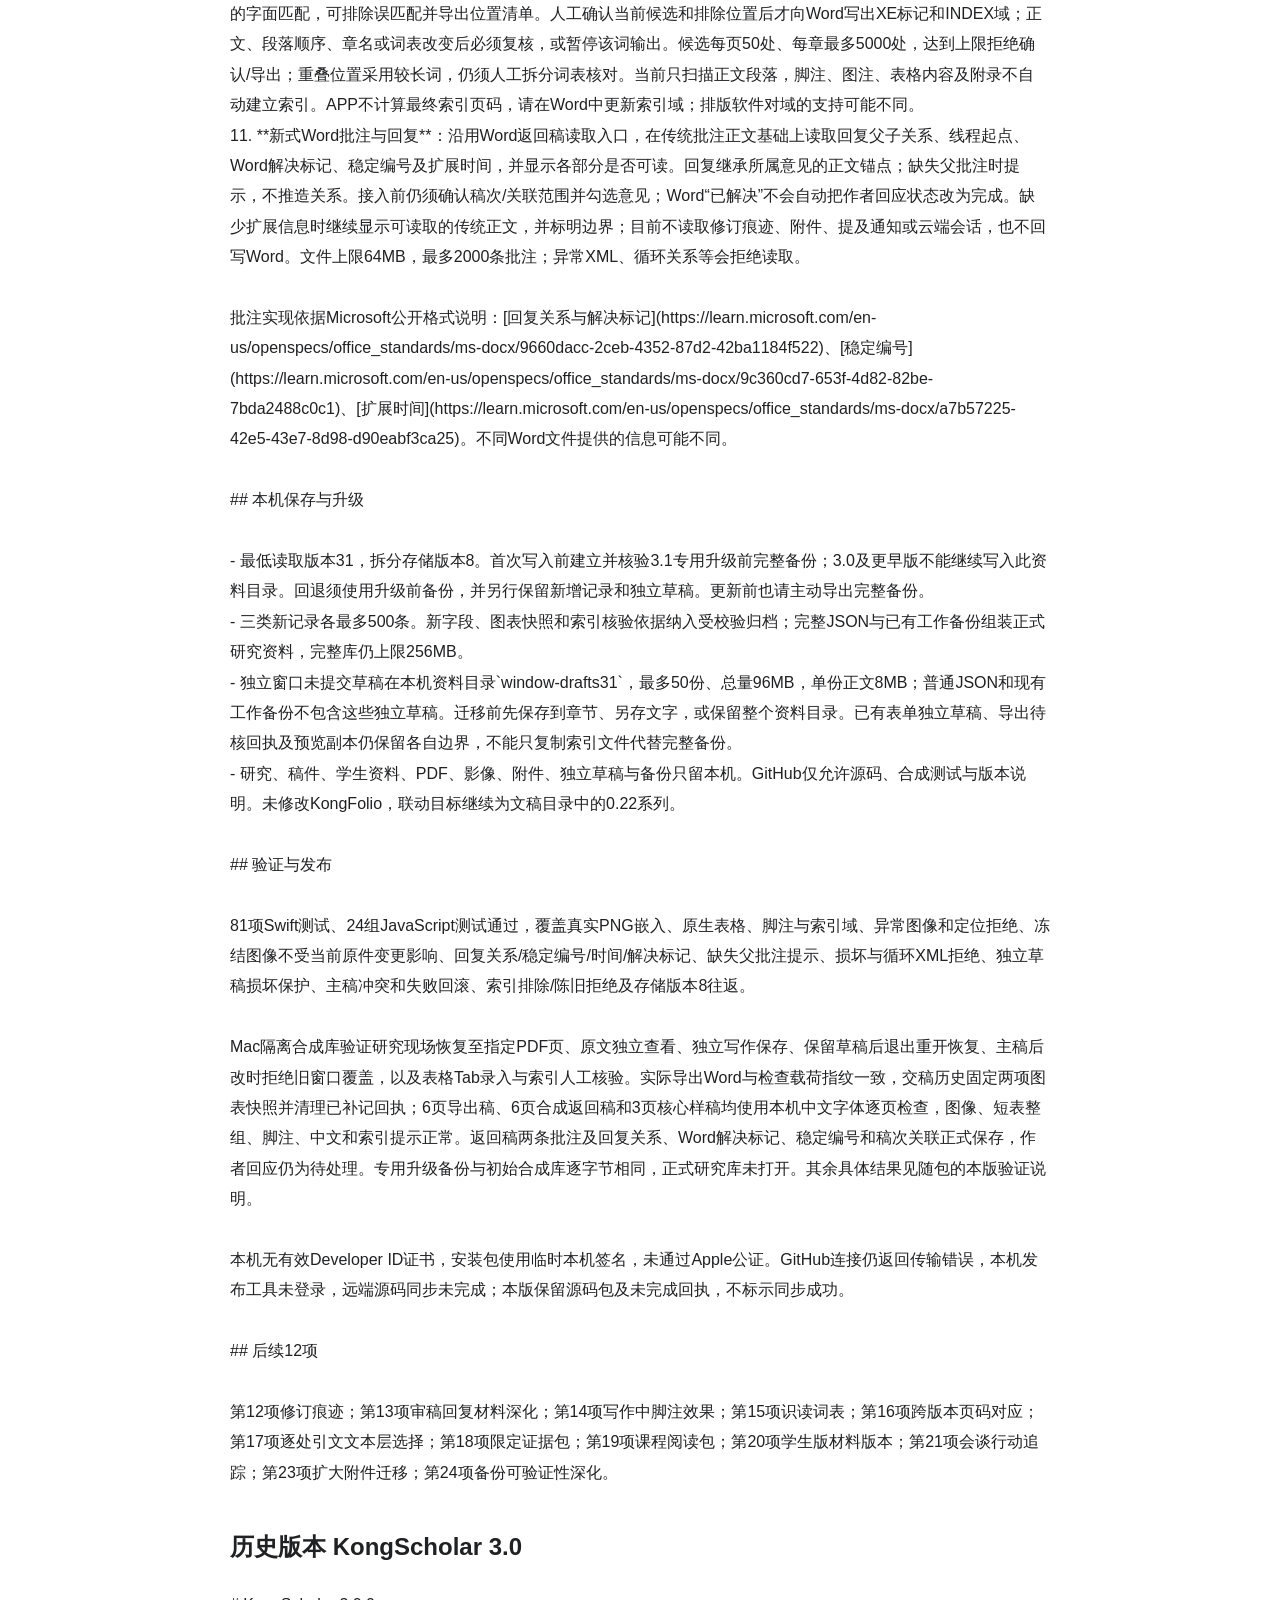
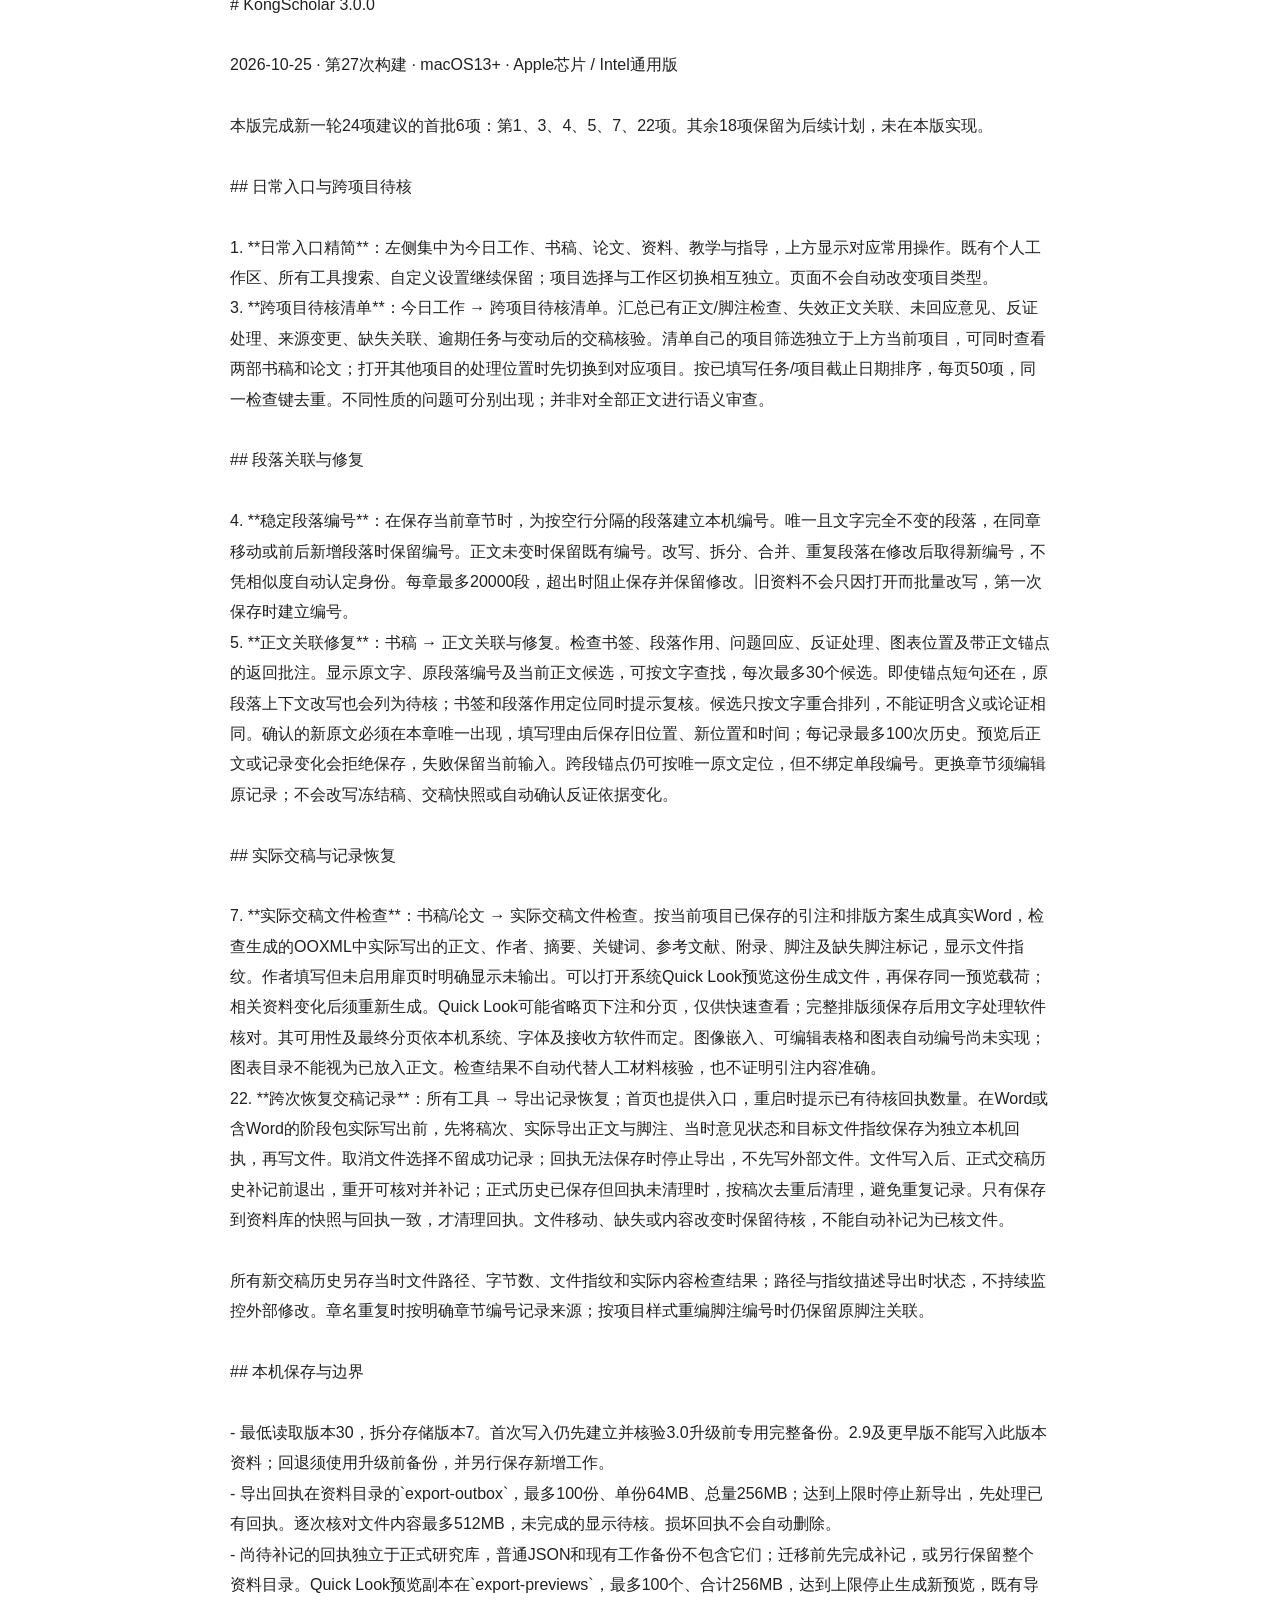
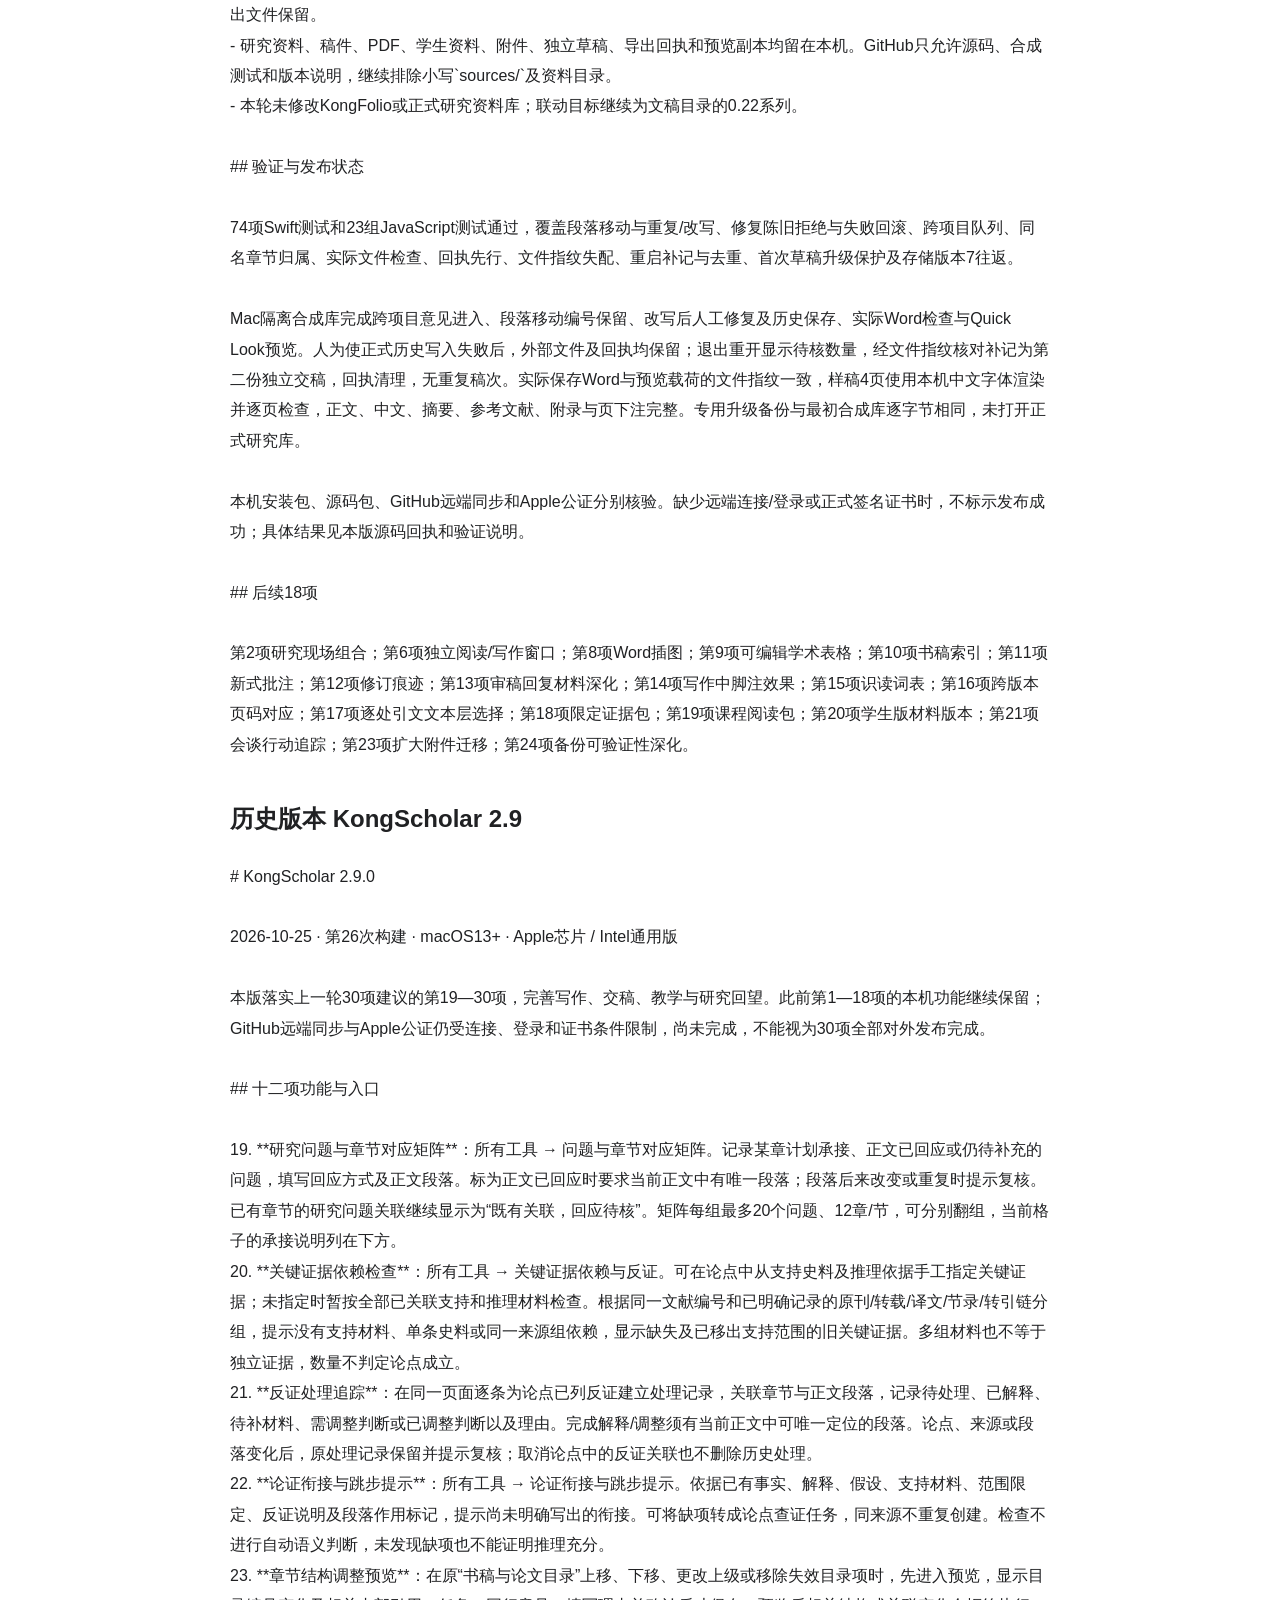
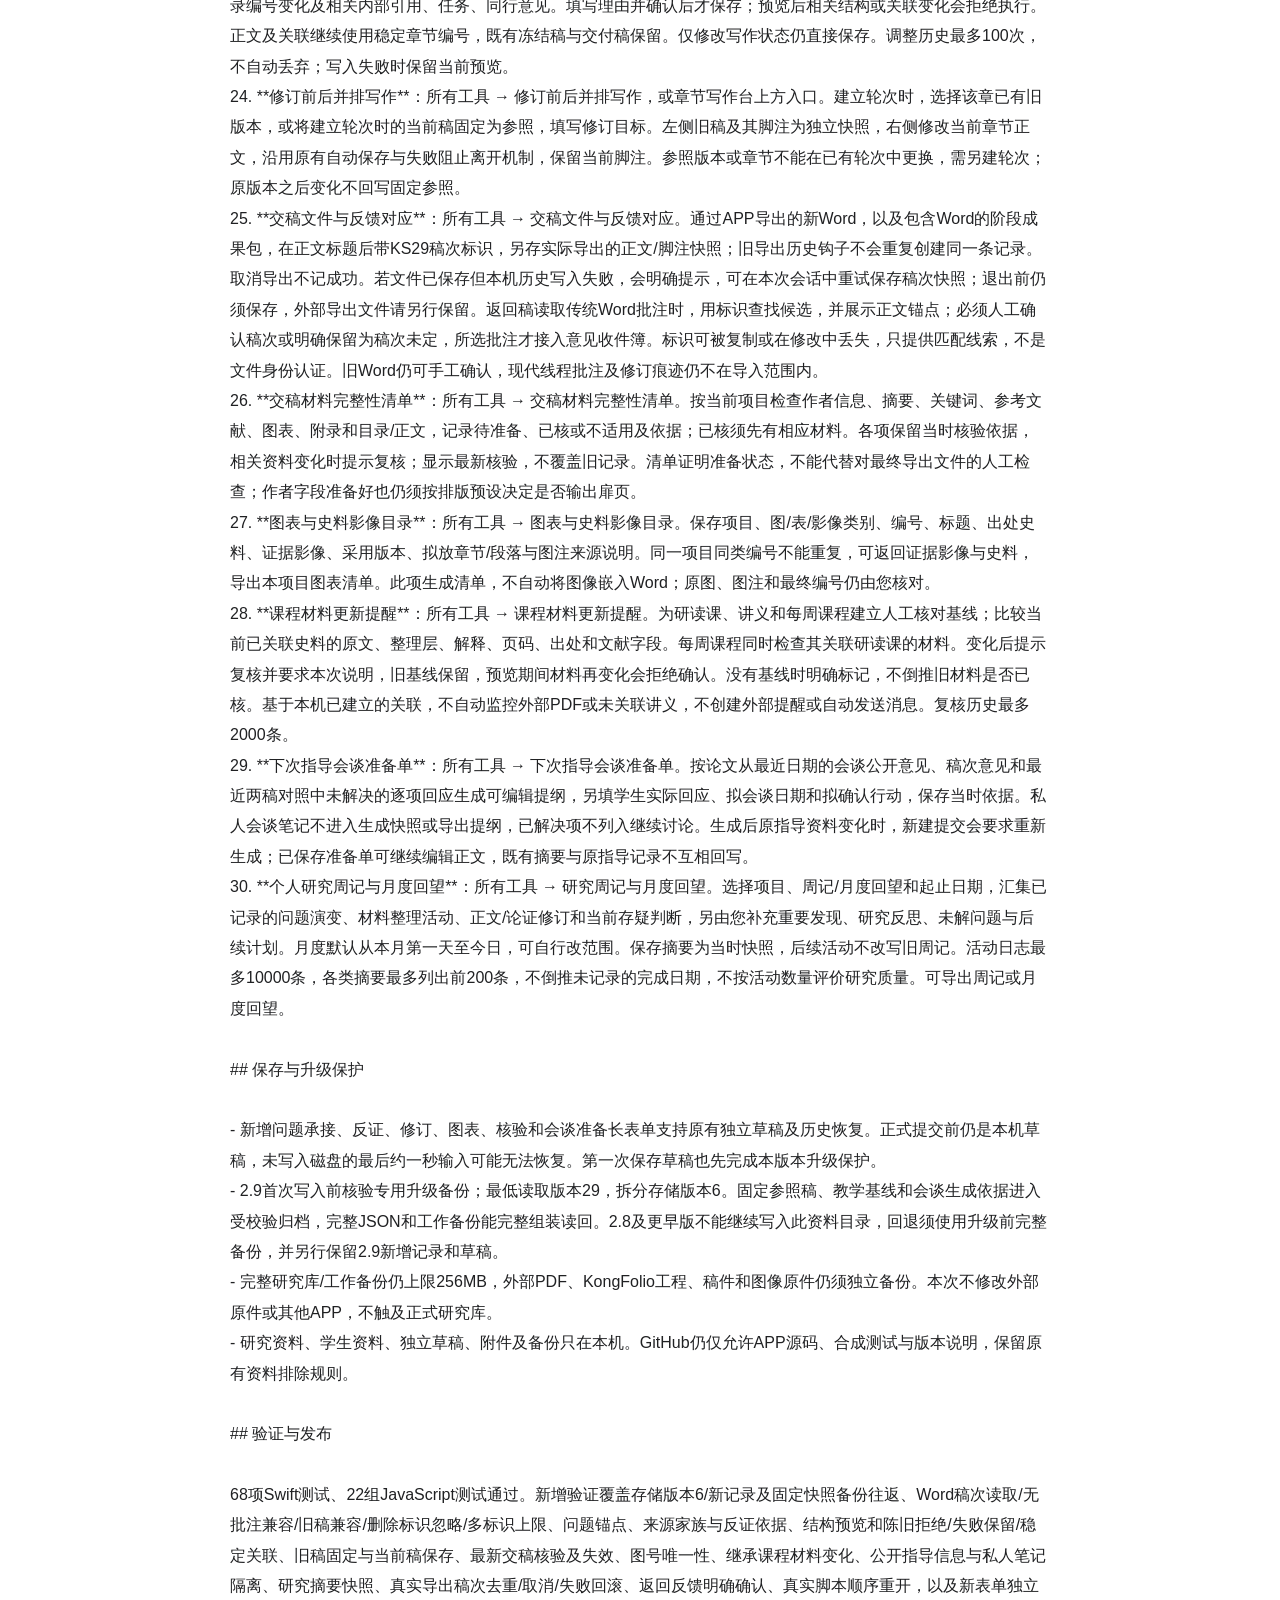
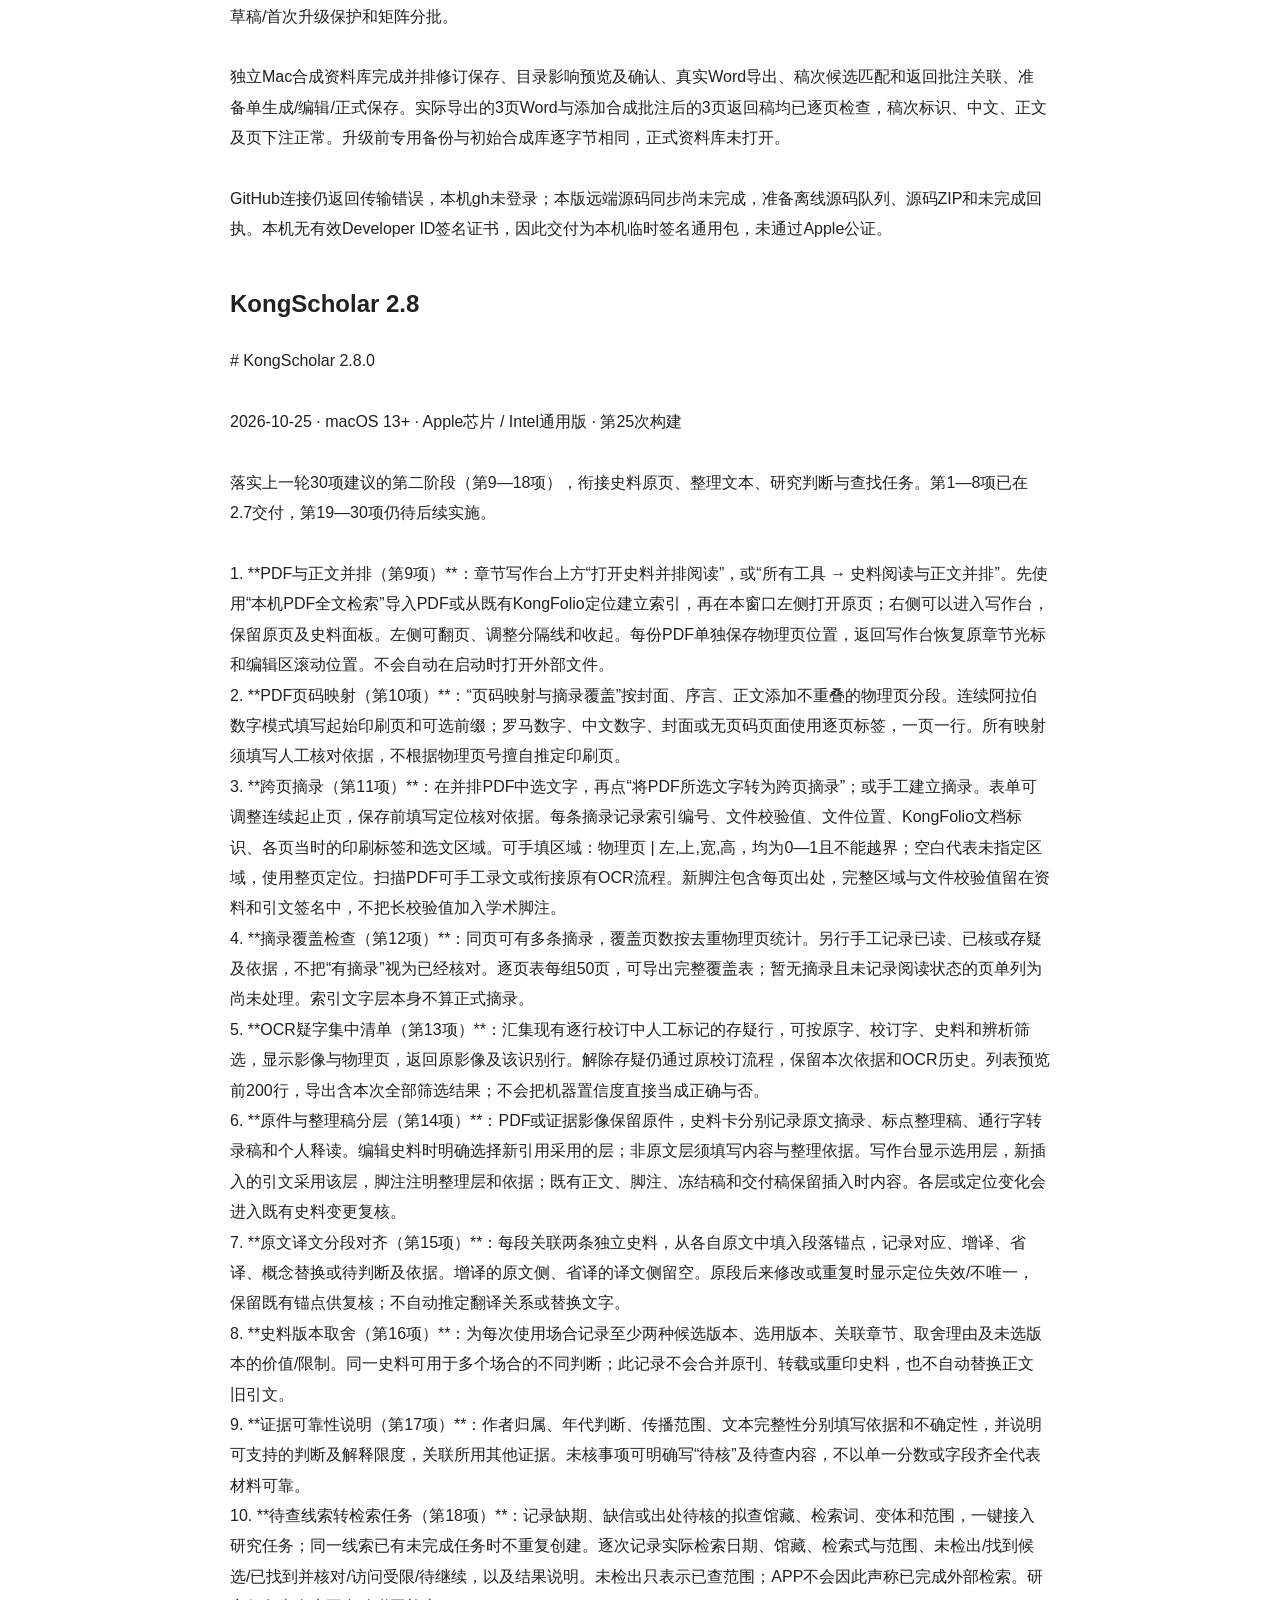
==== commit 1a87284b: "Release KongScholar 3.4: selected evidence and course packets, immutable handouts, meeting actions a" ====
--- a/Documentation/使用说明.html
+++ b/Documentation/使用说明.html
@@ -1,4 +1,44 @@
-<!doctype html><html lang="zh-CN"><meta charset="UTF-8"><title>KongScholar 使用说明</title><style>body{max-width:820px;margin:65px auto;padding:0 28px;font:16px/1.9 -apple-system,sans-serif;color:#202123;background:#ffffff}h1{font-family:Georgia,serif}code{background:#e8ece3;padding:3px 7px;overflow-wrap:anywhere}h2{margin-top:36px}</style><h1>KongScholar</h1><p>3.3.0 · 个人学术工作台 · macOS 13 或更新版本 · Apple 芯片 / Intel 通用版</p><h2>KongScholar 3.3</h2><pre style="white-space:pre-wrap;font:inherit"># KongScholar 3.3.0
+<!doctype html><html lang="zh-CN"><meta charset="UTF-8"><title>KongScholar 使用说明</title><style>body{max-width:820px;margin:65px auto;padding:0 28px;font:16px/1.9 -apple-system,sans-serif;color:#202123;background:#ffffff}h1{font-family:Georgia,serif}code{background:#e8ece3;padding:3px 7px;overflow-wrap:anywhere}h2{margin-top:36px}</style><h1>KongScholar</h1><p>3.4.0 · 个人学术工作台 · macOS 13 或更新版本 · Apple 芯片 / Intel 通用版</p><h2>KongScholar 3.4</h2><pre style="white-space:pre-wrap;font:inherit"># KongScholar 3.4.0
+
+2026-10-25 · 第31次构建 · macOS13+ · Apple芯片 / Intel通用版
+
+本版完成此前24项建议的剩余第18、19、20、21、23、24项，连同3.0—3.3累计完成24项。以下说明为具体实现范围，不代表不受容量、文件格式或人工核验限制。
+
+## 选定材料与发放版本
+
+18. **限定证据包**：书稿/论文 → 专题与课程材料包。新建“专题证据包”，关联当前项目的章节或论点，填写对外主题与范围说明。逐条选择史料原文、出处、PDF物理页及对外提示；可只选原文或只选PDF。摘录须逐字出现于原文，不自动输出个人解释、反证判断或其他未选记录。生成预览会核对PDF当前内容指纹，并真正抽取指定页；确认后固定版本，再导出ZIP。ZIP仅包含Markdown说明、所选PDF页和文件校验清单，不包含完整研究库JSON或本机路径。
+19. **课程阅读包**：教学与指导 → 同一入口，新建“课程阅读包”，可关联课程周次。每条填写阅读名称、正整数顺序、阅读提示和讨论问题；使用上移/下移调整相邻条目。选材可组合共享史料和当前项目的多个PDF页段。切换材料包或项目后清空上一份的版本名称与临时预览，按用途选择默认范围，避免混用名称。
+20. **学生材料版本管理**：课程包选择学生版或教师版，填写如“第一课·学生阅读·第一版”的名称。教师提示只进入教师版；学生版不自动包含教师提示、史料私人判断或全库其他记录。讨论版亦不输出教师提示。确认保存的版本固定当时文字、出处与实际PDF页字节，后续材料变化仅提示当前选材变化，旧版本保持，可按旧内容重新导出。版本为只读快照；修改选材后另建新版本，不覆盖原发放版本。每次成功导出记录文件路径、内容指纹和时间；路径回执保存失败会提示，但已固定版本仍保留。
+
+PDF抽取移除注释层，不保留原文档的书签及整份文档属性；PDF页面自身已有的文字、图像和痕迹仍由使用者检查。说明中的对外字段须人工预览，不自动判断哪些由您主动填写的内容适合对外。
+
+每份包最多50条选材、合计200页PDF、32MB文件内容；单个原PDF或KongFolio容器64MB以内，页码最高2000且须在实际文件范围。Markdown说明上限2MB。全库最多500份材料包、5000条选材、2000个固定版本，每包最多300个版本，每个版本最多100次导出回执，完整研究库仍限256MB。固定PDF副本会占用本机资料空间。当前输出为Markdown与PDF组成的ZIP，不自动生成Word讲义或发送给学生。
+
+## 会后行动与下次接续
+
+21. **会谈行动追踪**：书稿、论文及教学与指导 → 会谈后续行动。从已有指导准备单登记，或直接填写普通学术讨论/会谈的名称和日期。记录负责人、期限、关联章节、具体行动与完成标准，状态为待办、进行中、受阻或已完成；受阻或完成必须填写实际原因/结果。更新保留旧状态、负责人、期限、内容及结果历史，每条最多100次；全库最多2000条。
+
+可将行动转为研究任务，重复点击关联同一任务，不重复建立。任务与行动分别核定完成状态，不因创建任务或任务完成而推定行动已完成。同一指导论文的未完成行动自动列于下次指导会谈准备单下方；普通讨论行动按项目在行动页集中接续。不会自动发消息、邀请参会或更新外部日历。
+
+## 附件迁移与备份恢复验证
+
+23. **扩大带附件迁移**：备份中心 → 带附件完整迁移。完整正式资料之外，可明确勾选指导原稿、索引PDF、关联KongFolio项目容器和已记录的交稿文件。先检查各文件内容身份与预计原始容量，再导出；缺失、内容不符或超限停止所选范围导出。同一内容按指纹去重。每次最多200个关联，单文件64MB，整包256MB（预留清单空间）。
+
+迁移包格式升级为2；恢复验证继续兼容旧格式1。独立恢复时，原始PDF、KongFolio、指导原稿和交稿路径重新关联到演练目录中的副本，内容身份保持。未选外部附件保留旧路径并计入未收入数量，不声称迁移完成；未支持或超出容量的外部文件须另行保存。KongFolio有PDF指纹时核对文档编号及PDF内容；无指纹的旧关联仅核对文档编号，再固定本次容器字节，不推造历史指纹。
+24. **备份可验证性**：今日工作 → 备份恢复验证，亦可从备份中心进入。选择完整JSON、工作备份、新旧迁移包或本机快照，再选择验证位置；始终新建独立目录，当前研究库保持。原生存储保存后读回并比较完整资料，核对迁移包内附件内容及固定材料文件，记录各类数量、章节正文指纹、脚注数量、所带与未带外部附件数、工作备份草稿数。随后执行界面结构校验并显示缺失关联数量。恢复目录中保存完整JSON、独立资料库及“恢复验证报告.json”。
+
+验证只证明所收入文件可读取、内容可比对和结构可检查，不代替历史判断、逐字引注校对或外部附件人工核查。普通JSON/快照不自动携带外部PDF；工作备份沿用已有表单草稿范围，独立写作窗口未提交草稿及待补记导出回执仍须先保存、补记或另行保留整个资料目录。未采用OCR候选仍仅在当前会话。恢复验证不会自动替换当前库或把草稿导入当前库。
+
+## 保存与发布
+
+最低读取版本34，拆分存储版本10。首次写入前建立并核验3.4专用完整升级备份；3.3及更早版不能继续写入新版资料目录。更新前请主动导出完整备份；回退须使用升级前备份并另存升级后新增内容。新材料版本及会后行动历史进入受校验归档与正式资料备份。
+
+研究、书稿、学生资料、PDF、图像、附件、草稿、材料包和备份仅保存在本机。GitHub只同步APP源码、合成测试及版本说明。未修改KongFolio，继续联动文稿目录中的0.22系列；本版兼容文档编号大小写表示，不改变文档身份。
+
+97项Swift测试、27组JavaScript测试通过，覆盖选页及PDF注释排除、固定字节不受原件变化影响、学生/教师分离、历史版本与陈旧预览保护、阅读顺序、行动历史与任务去重、迁移去重及四类关联重连、内容篡改/多余归档成员拒绝、旧备份兼容、独立恢复读回及存储版本10往返。Mac隔离合成库完成学生阅读包、专题证据包、会后任务与下次接续、含两版PDF的迁移及独立恢复；选页PDF已渲染检查。正式研究库未打开。
+
+具体安装包和源码同步结果见本版验证说明及回执。本机未找到有效Developer ID证书，仍采用本机临时签名，尚未Apple公证。
+</pre><h2>历史版本 KongScholar 3.3</h2><pre style="white-space:pre-wrap;font:inherit"># KongScholar 3.3.0
 
 2026-10-25 · 第30次构建 · macOS13+ · Apple芯片 / Intel通用版
 
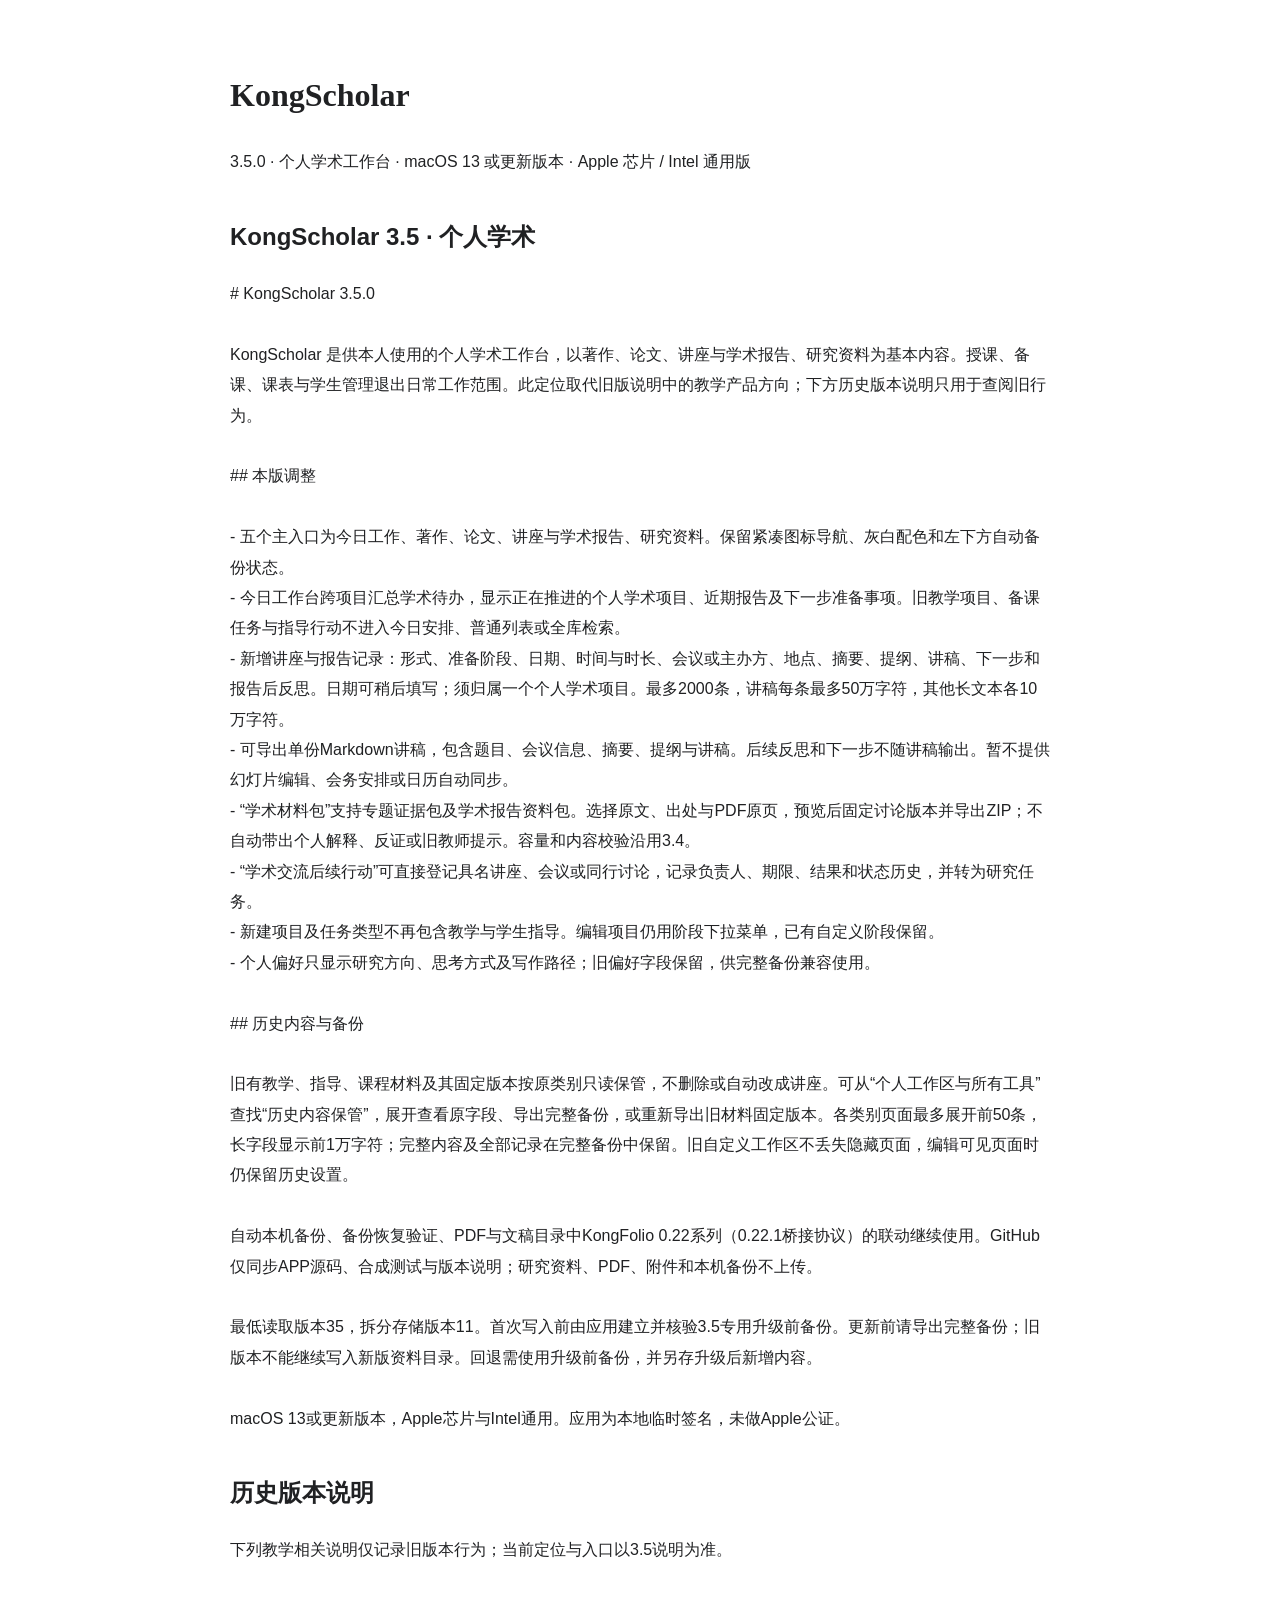
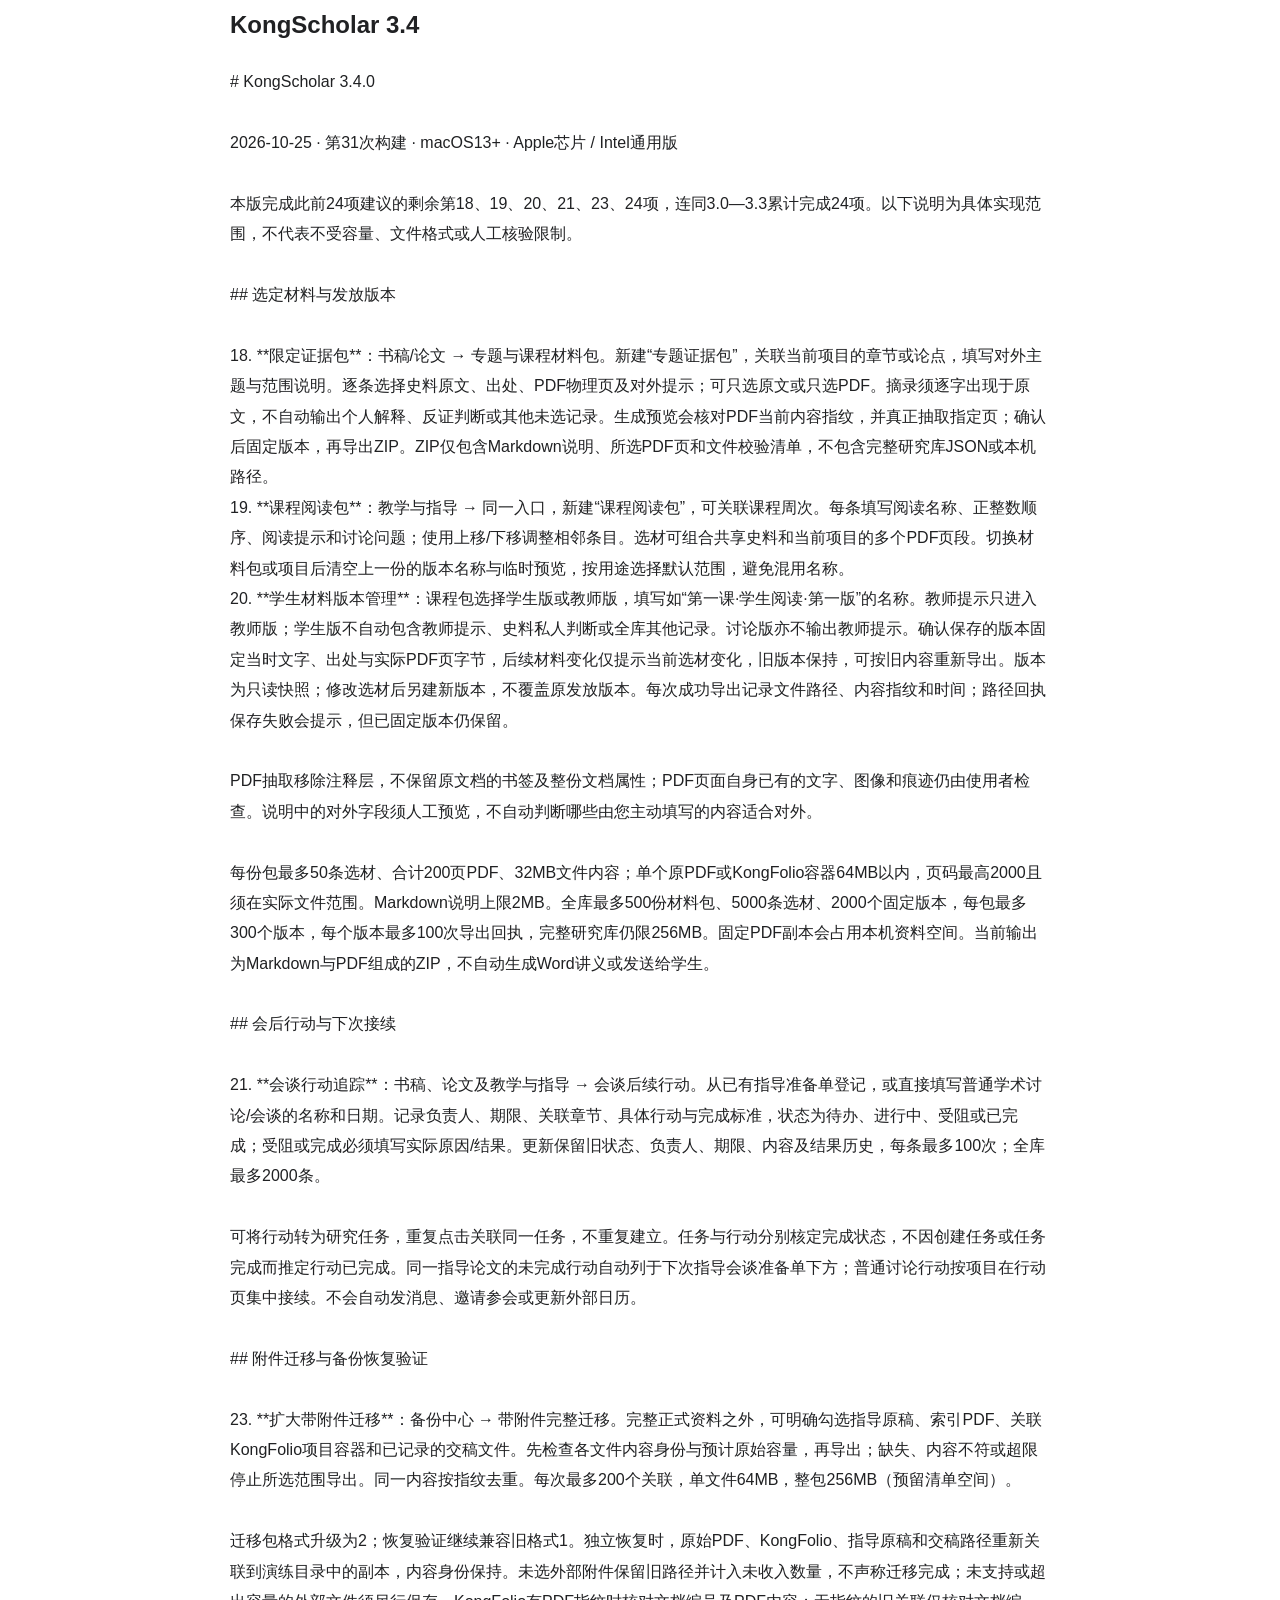
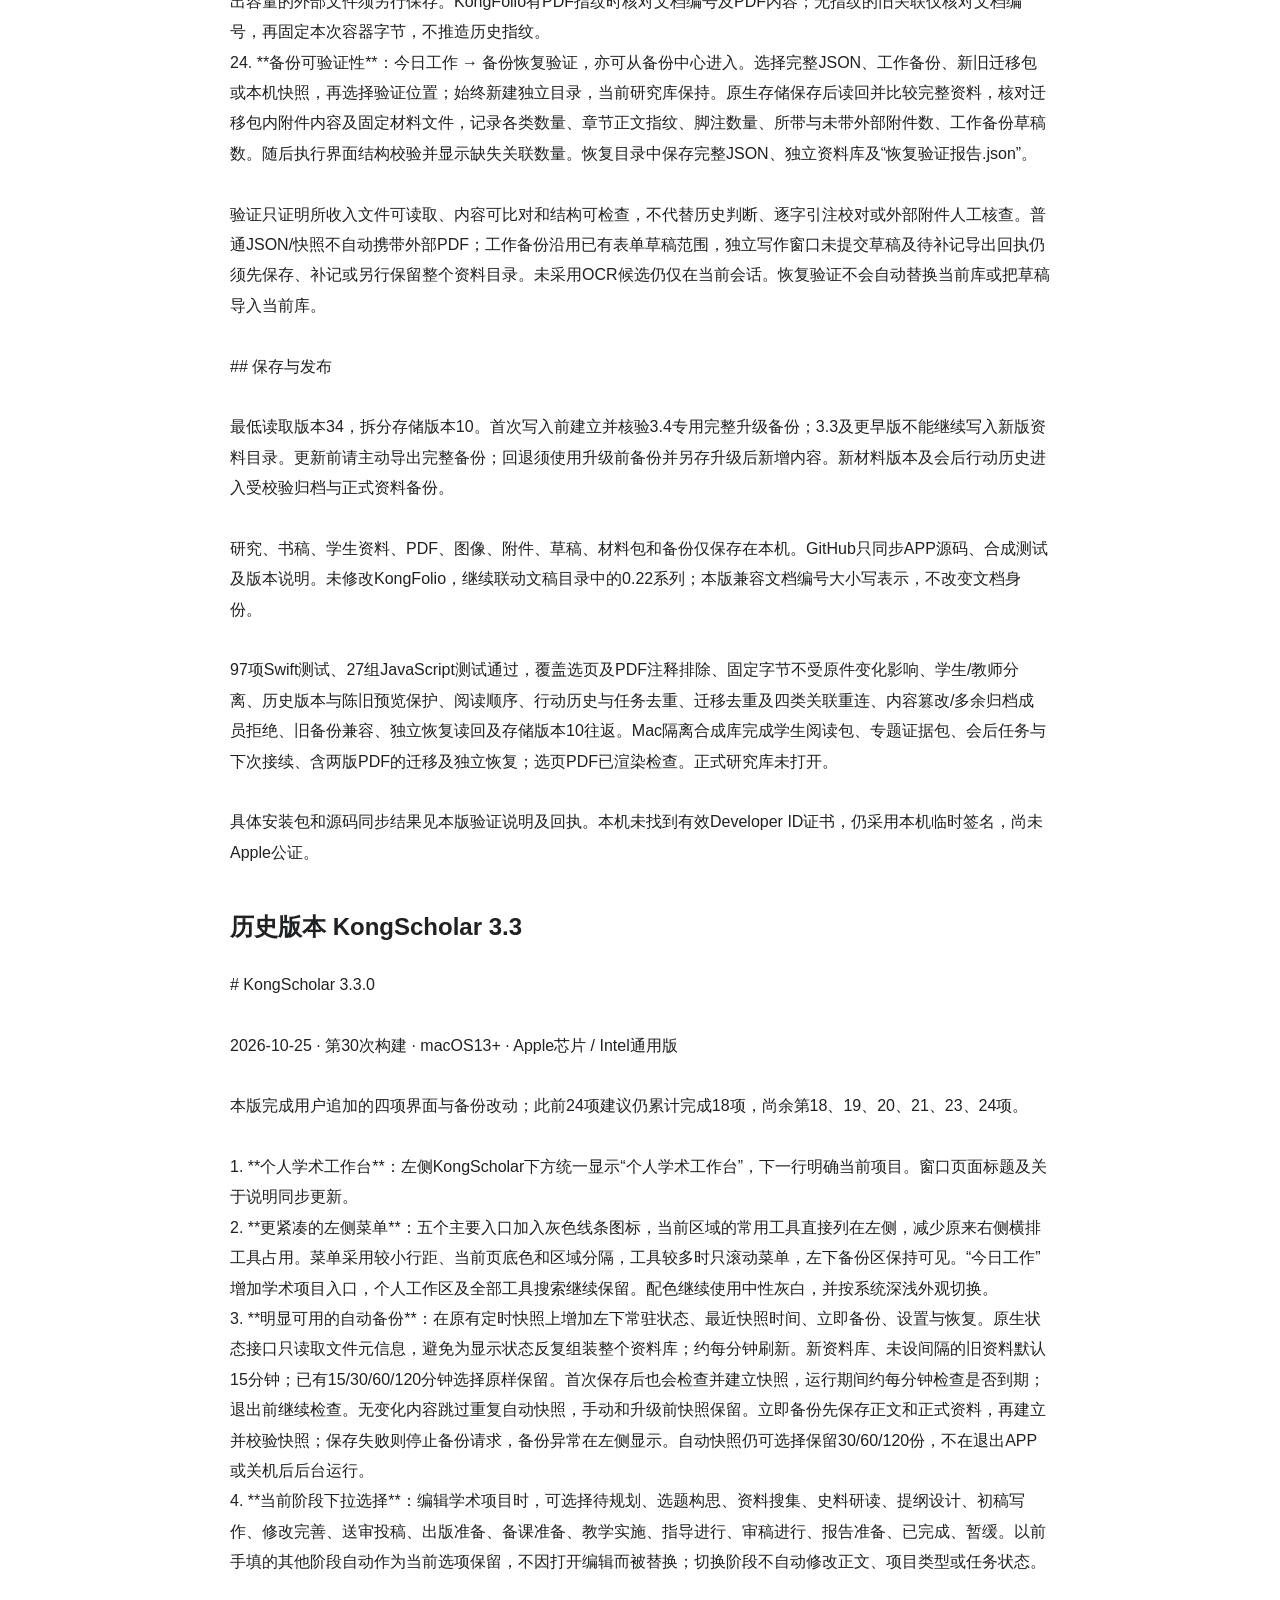
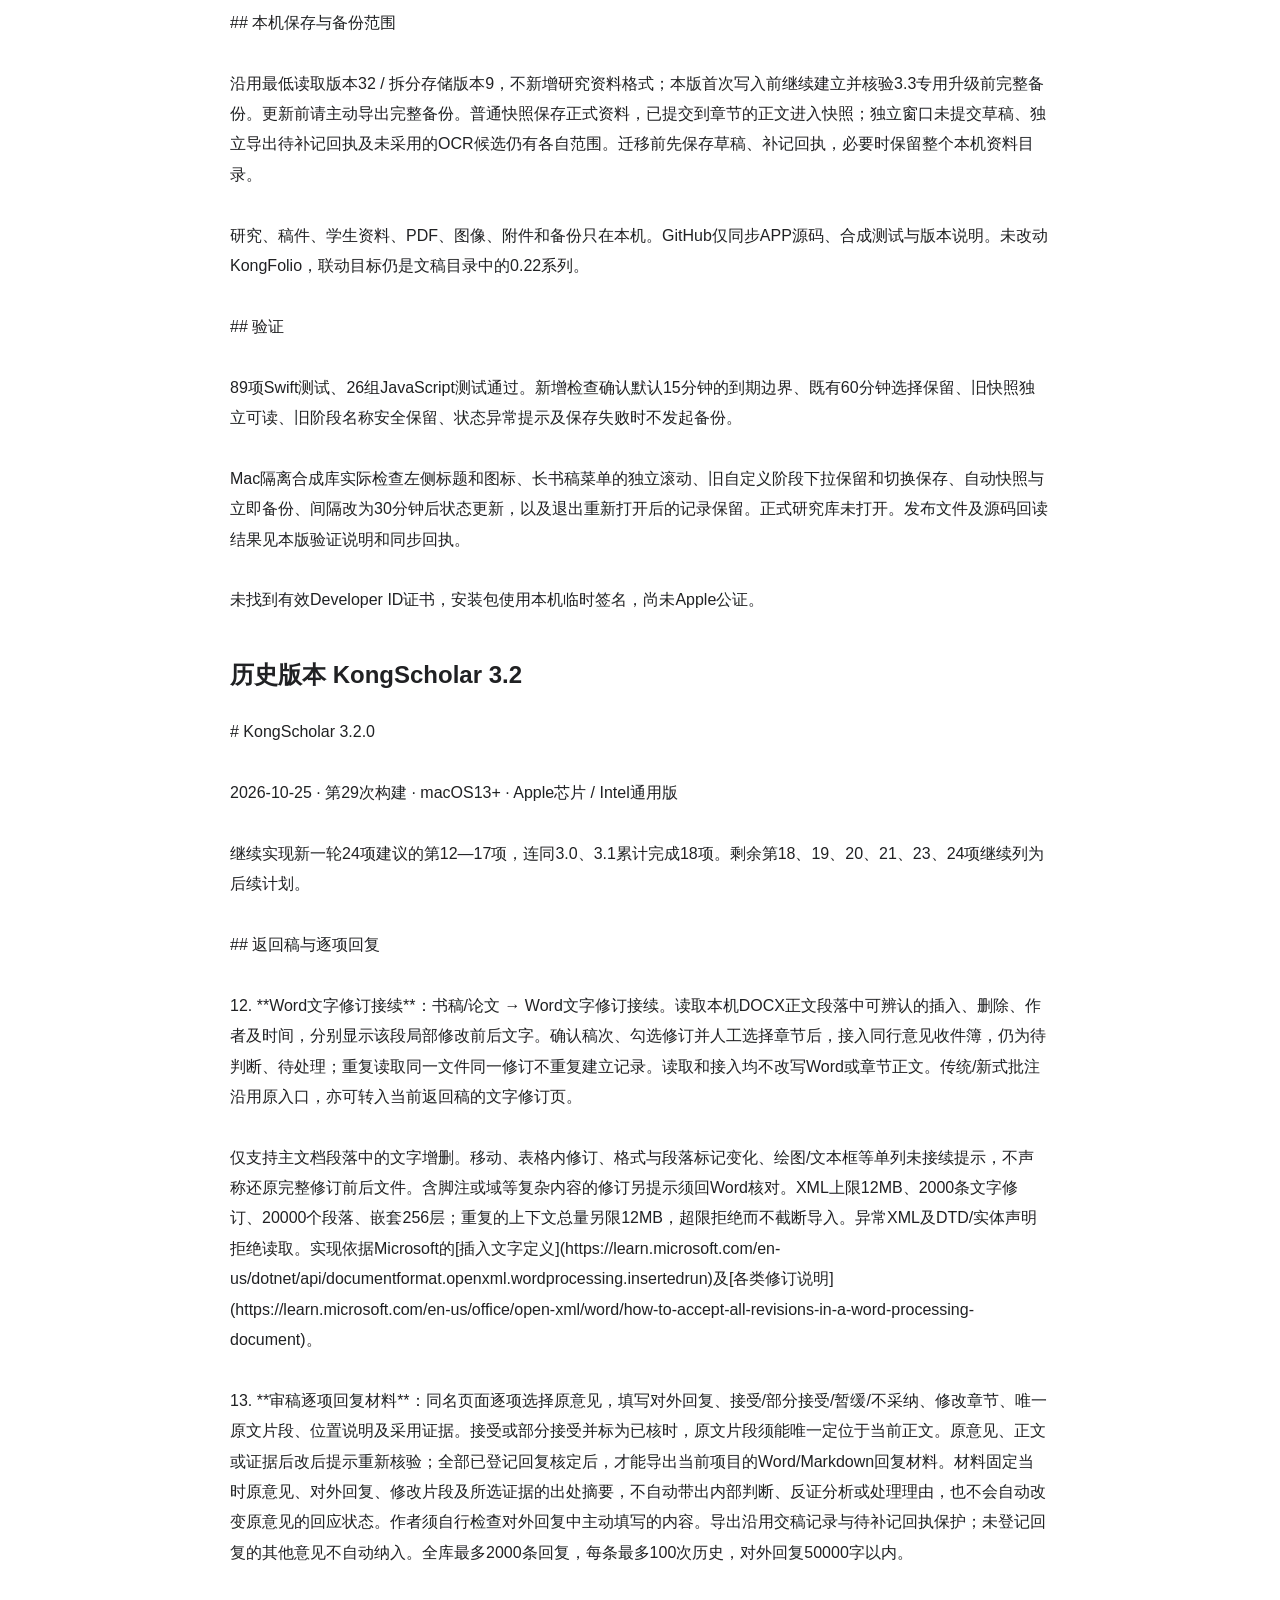
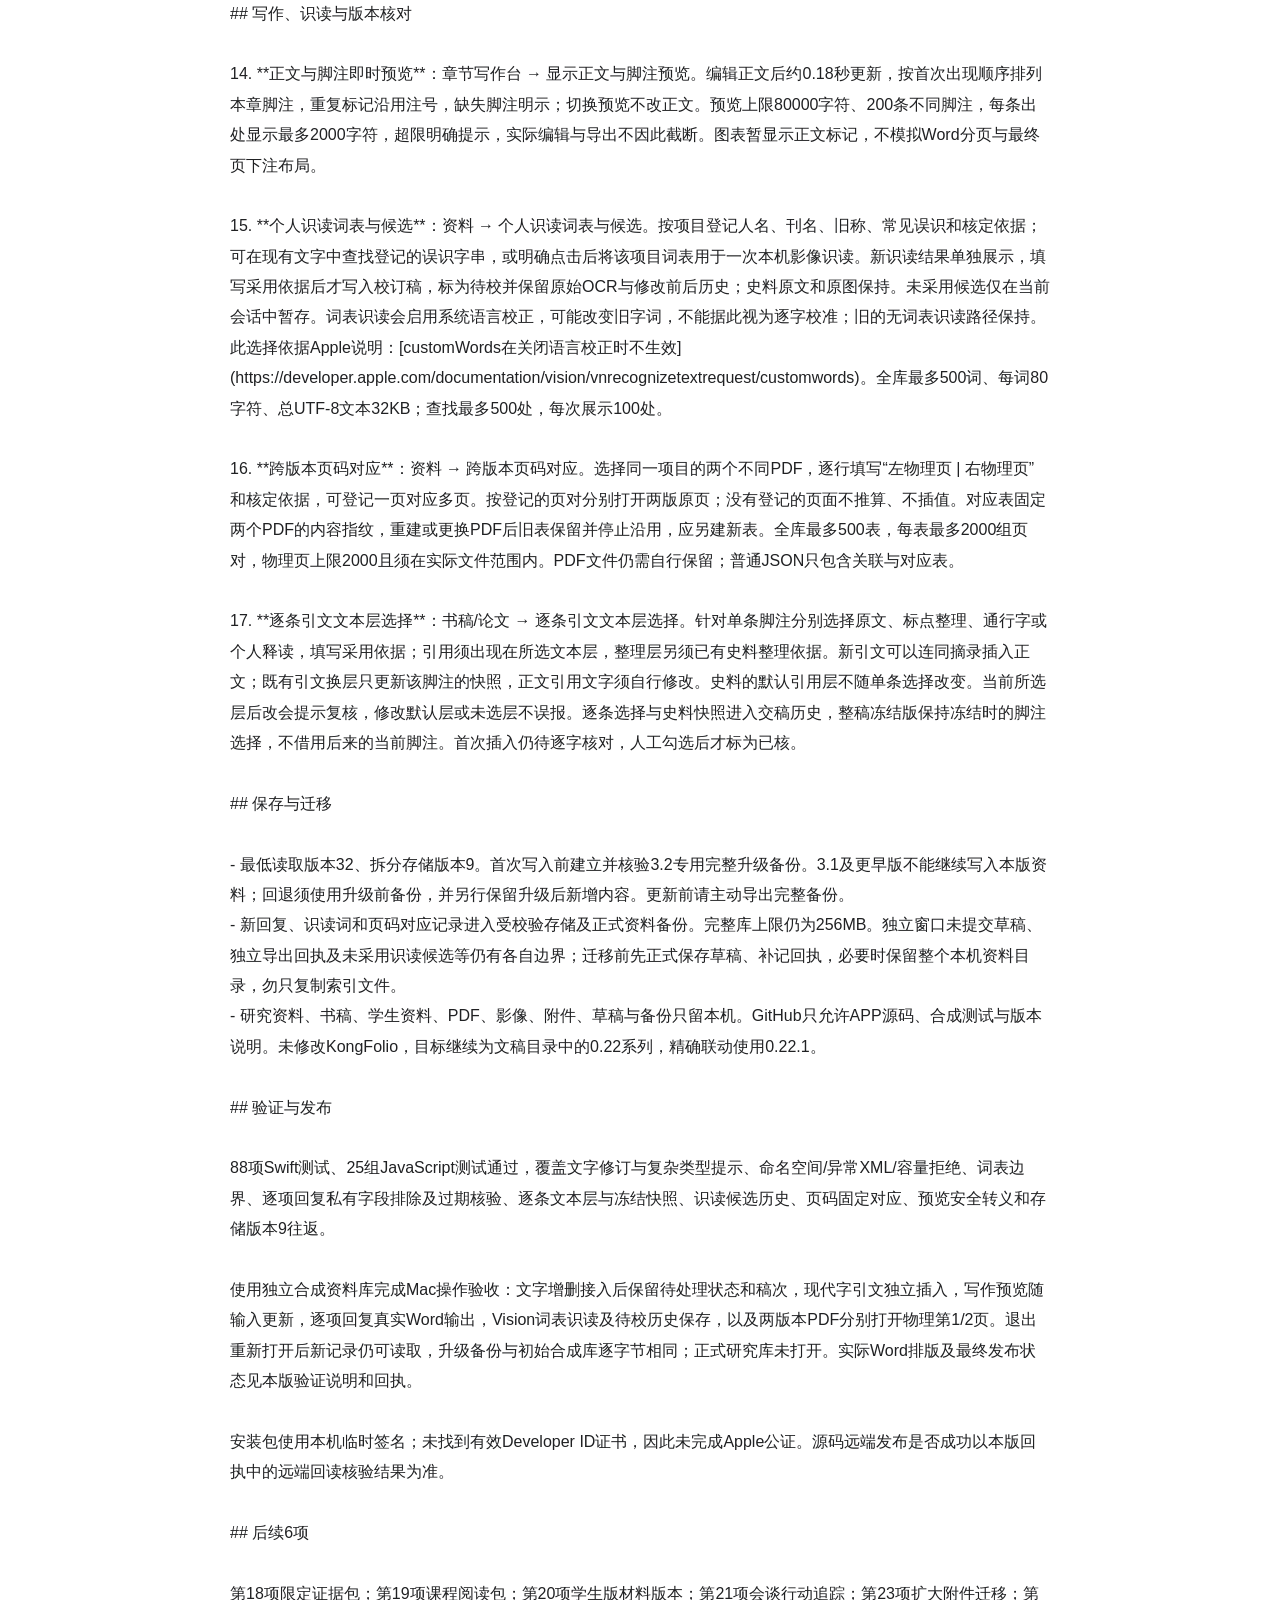
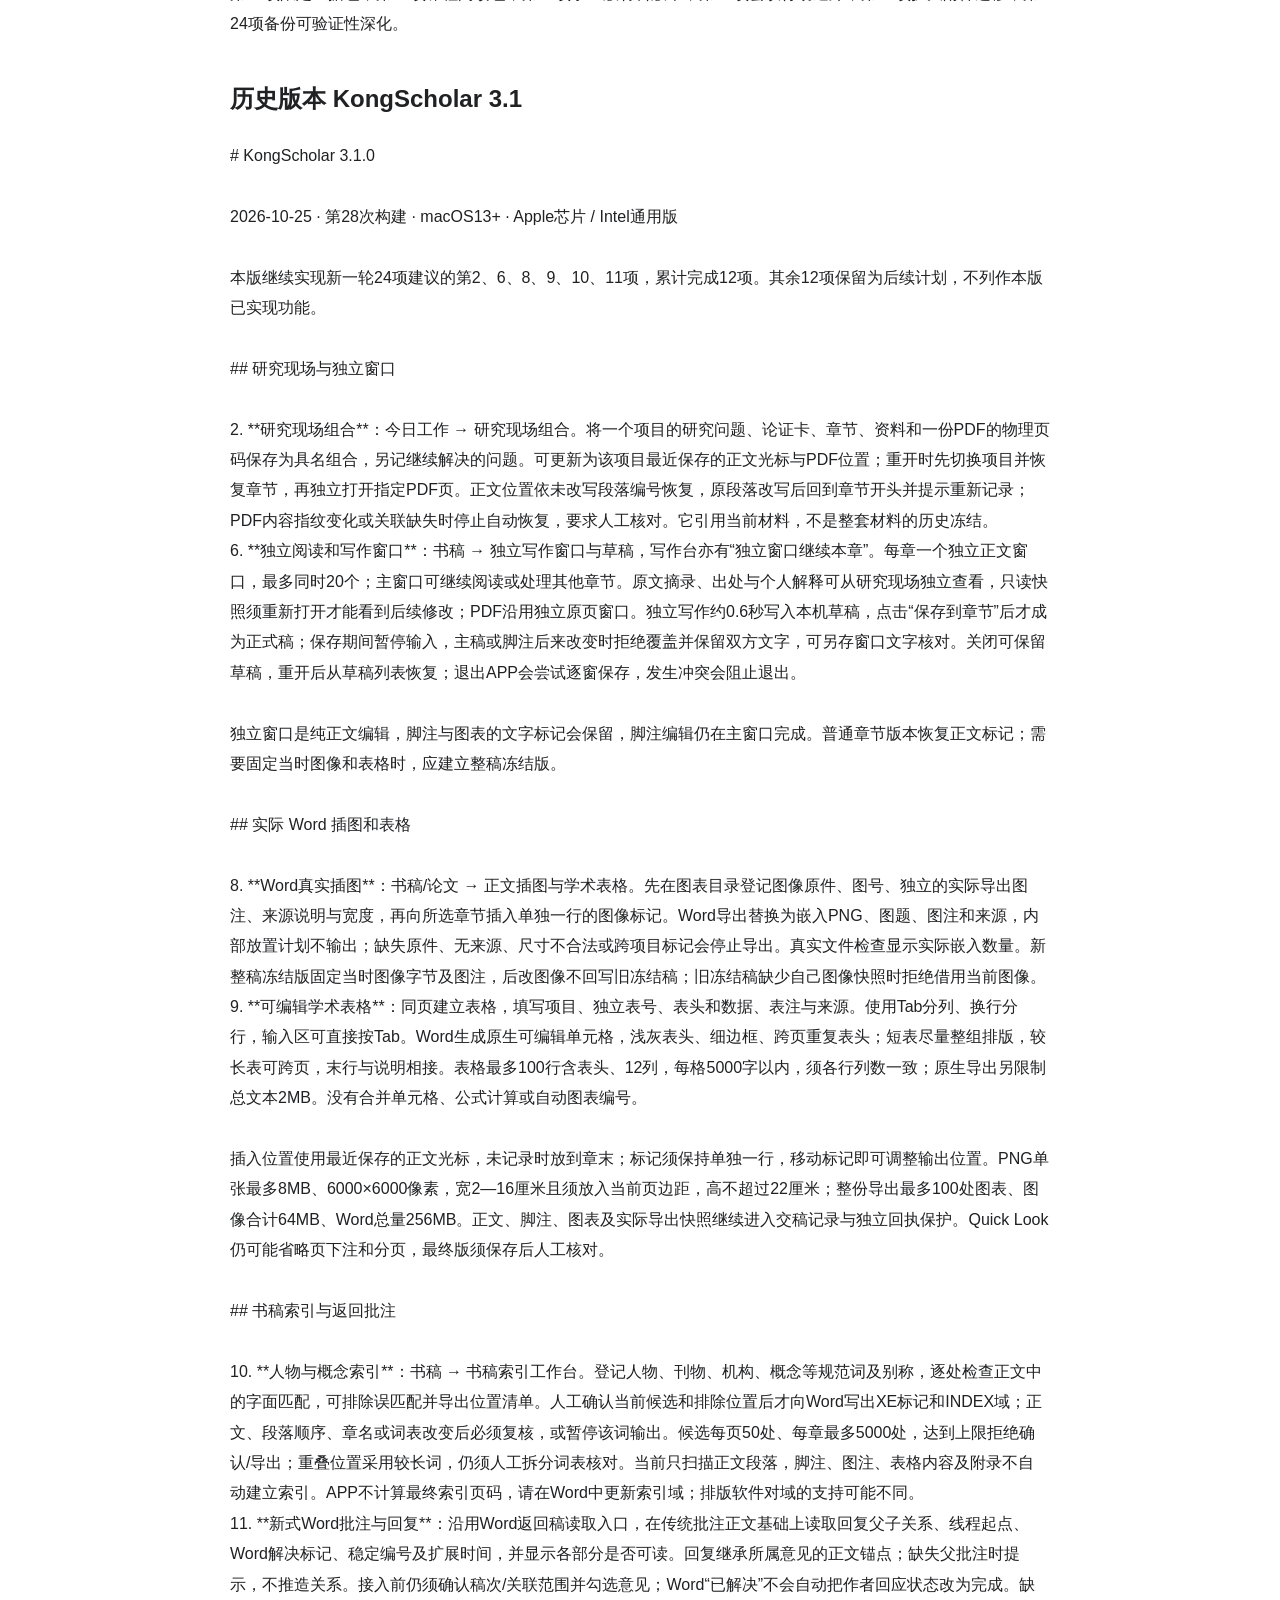
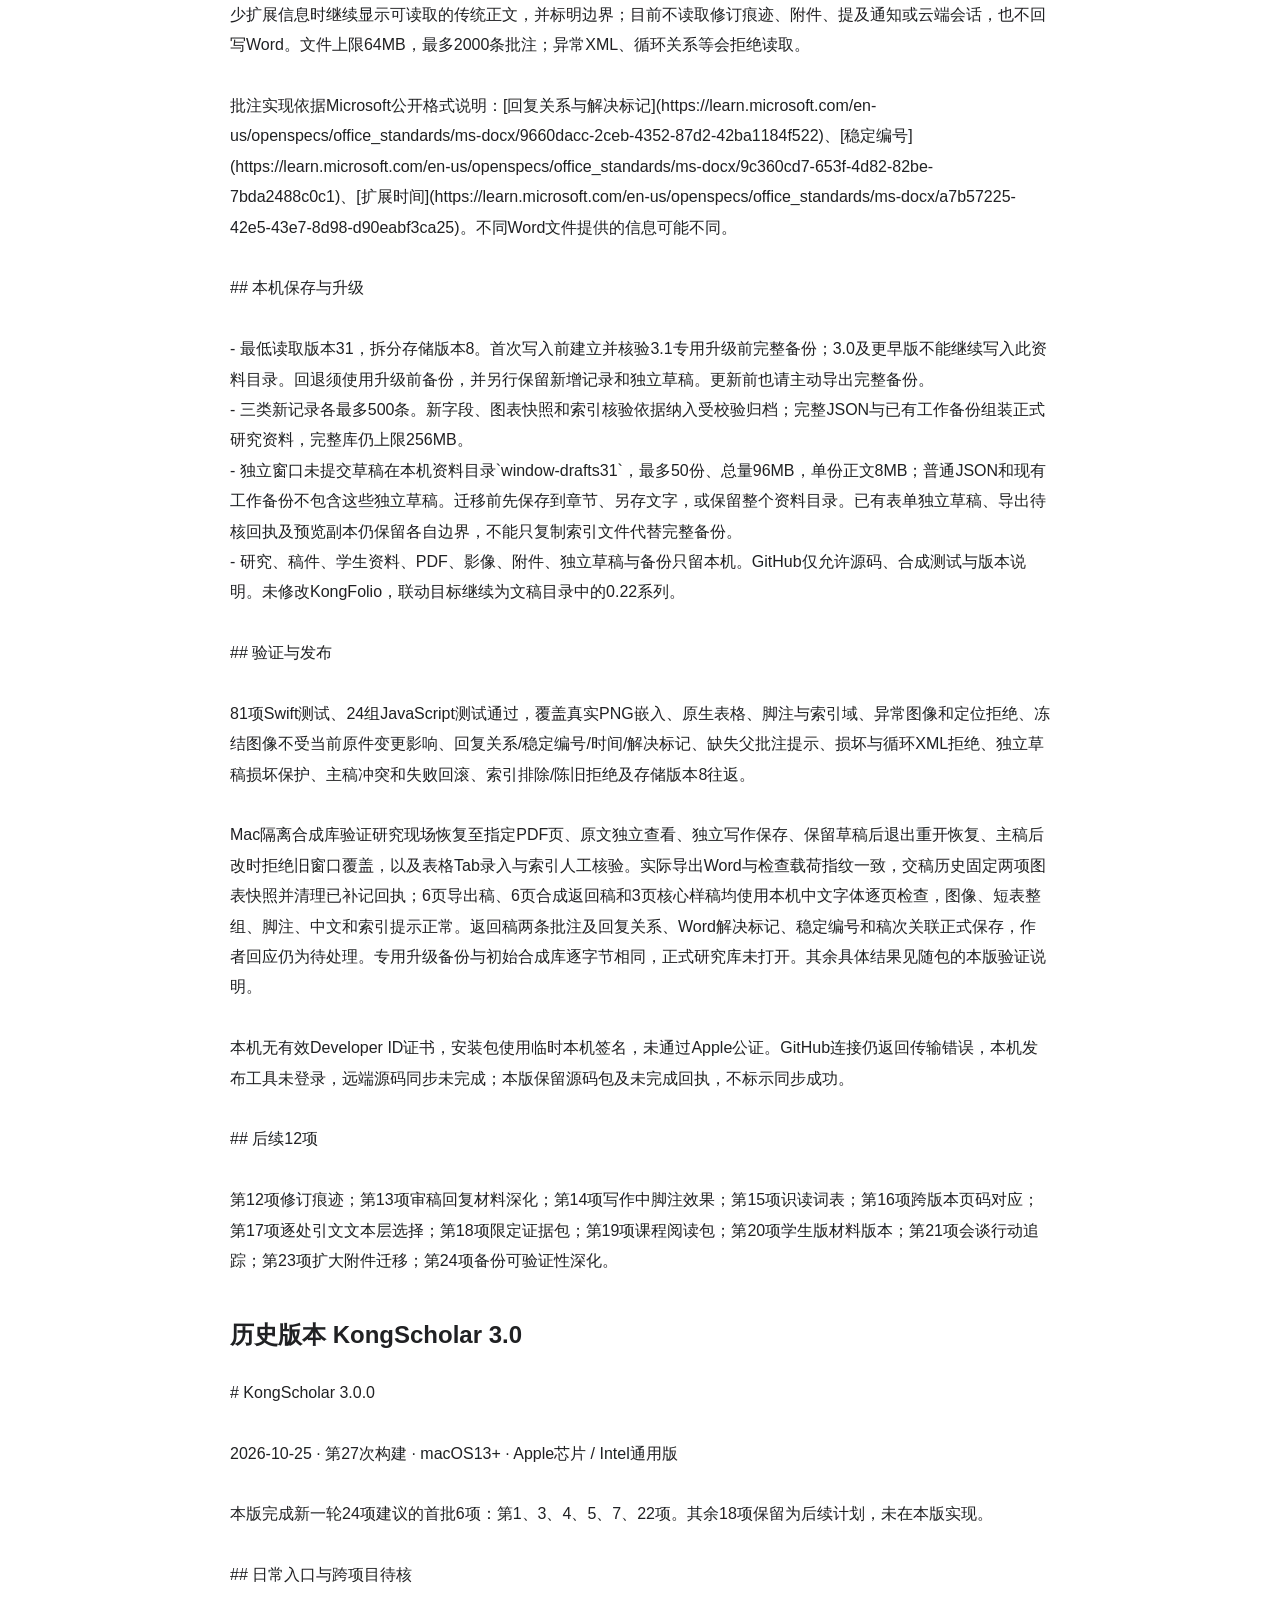
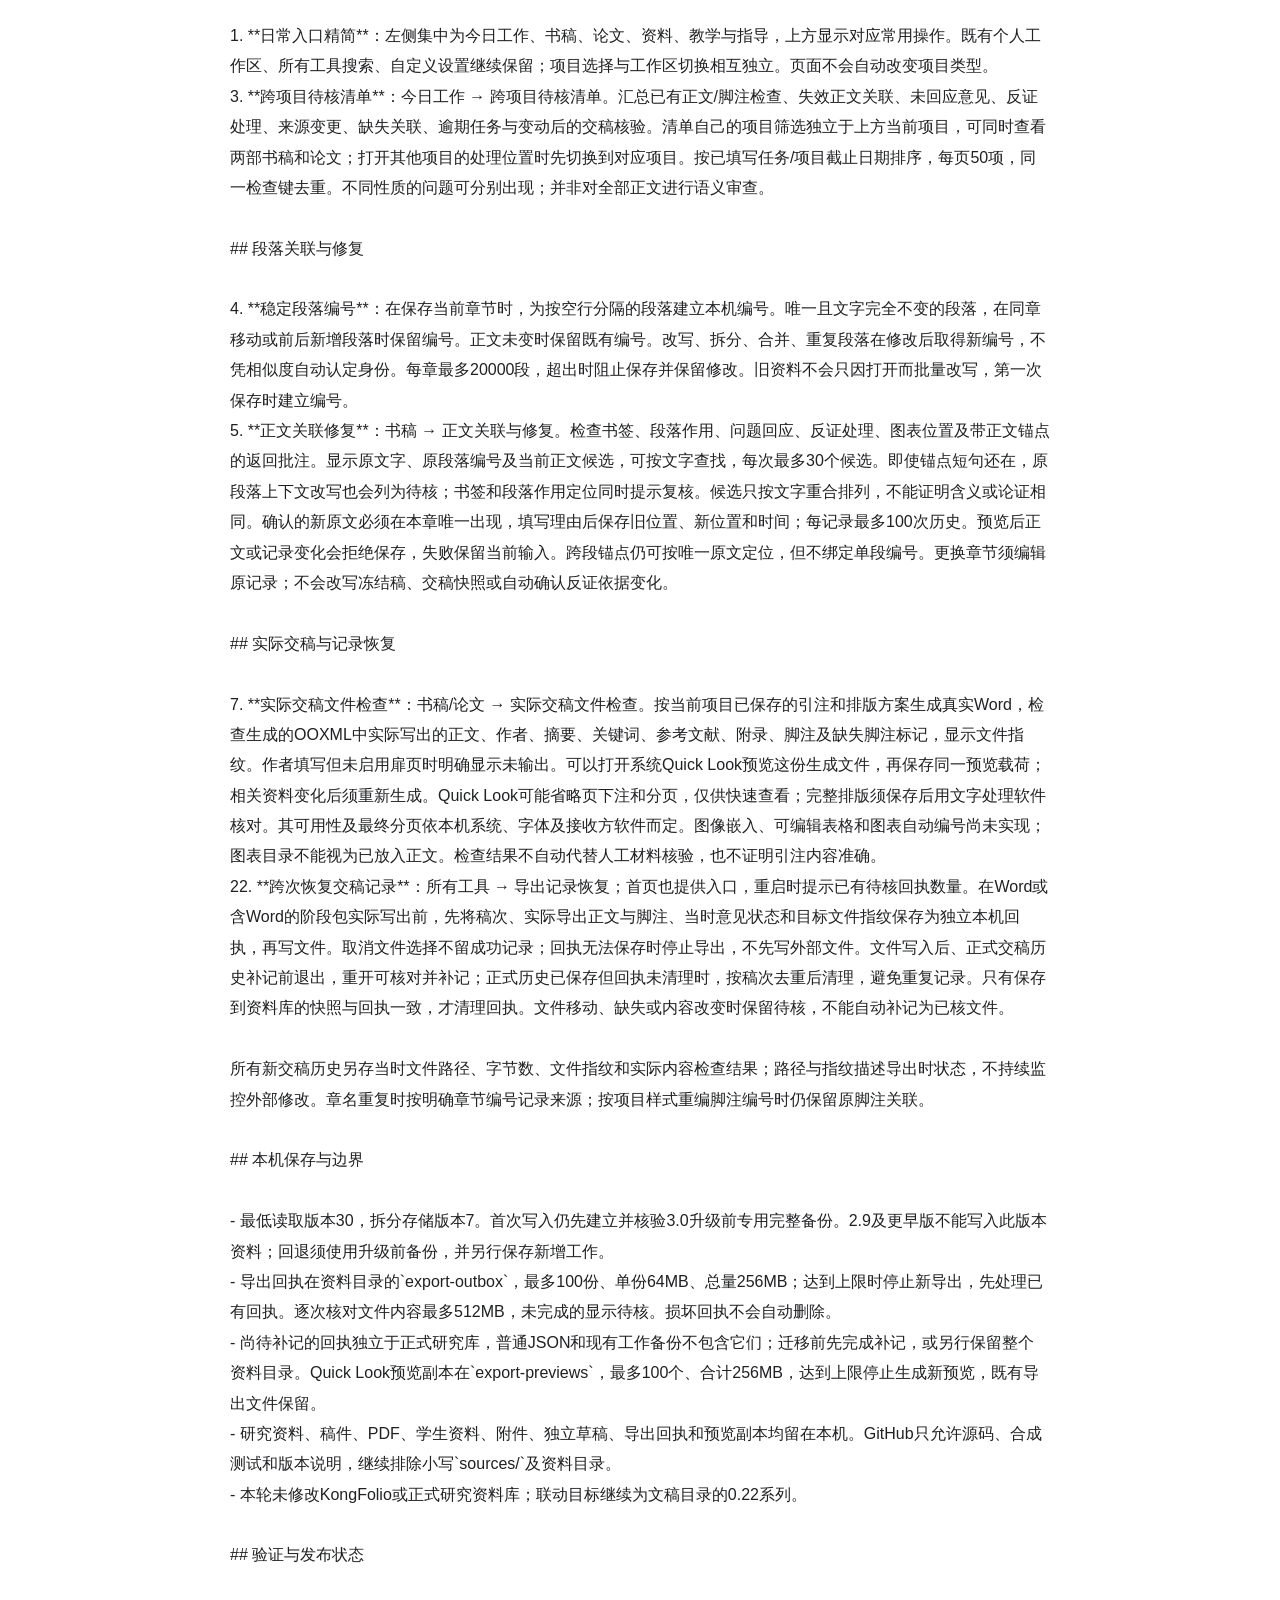
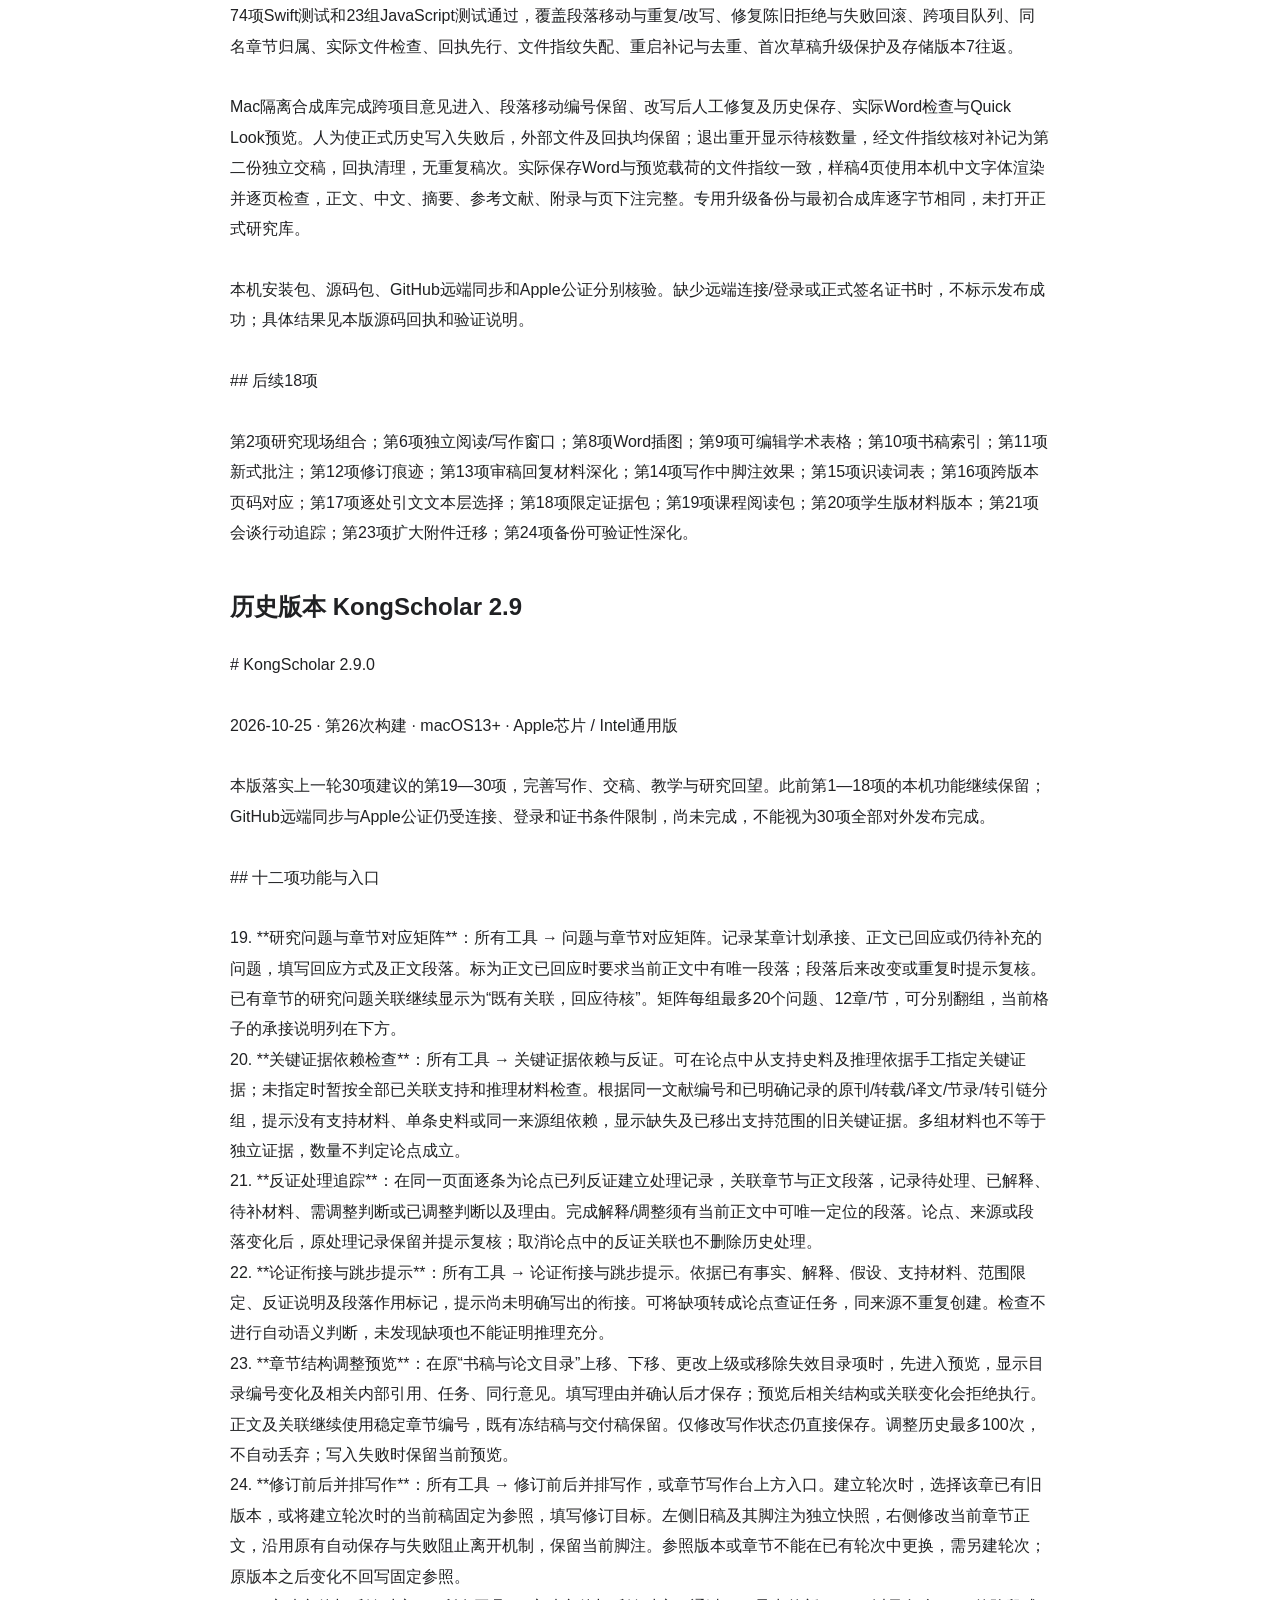
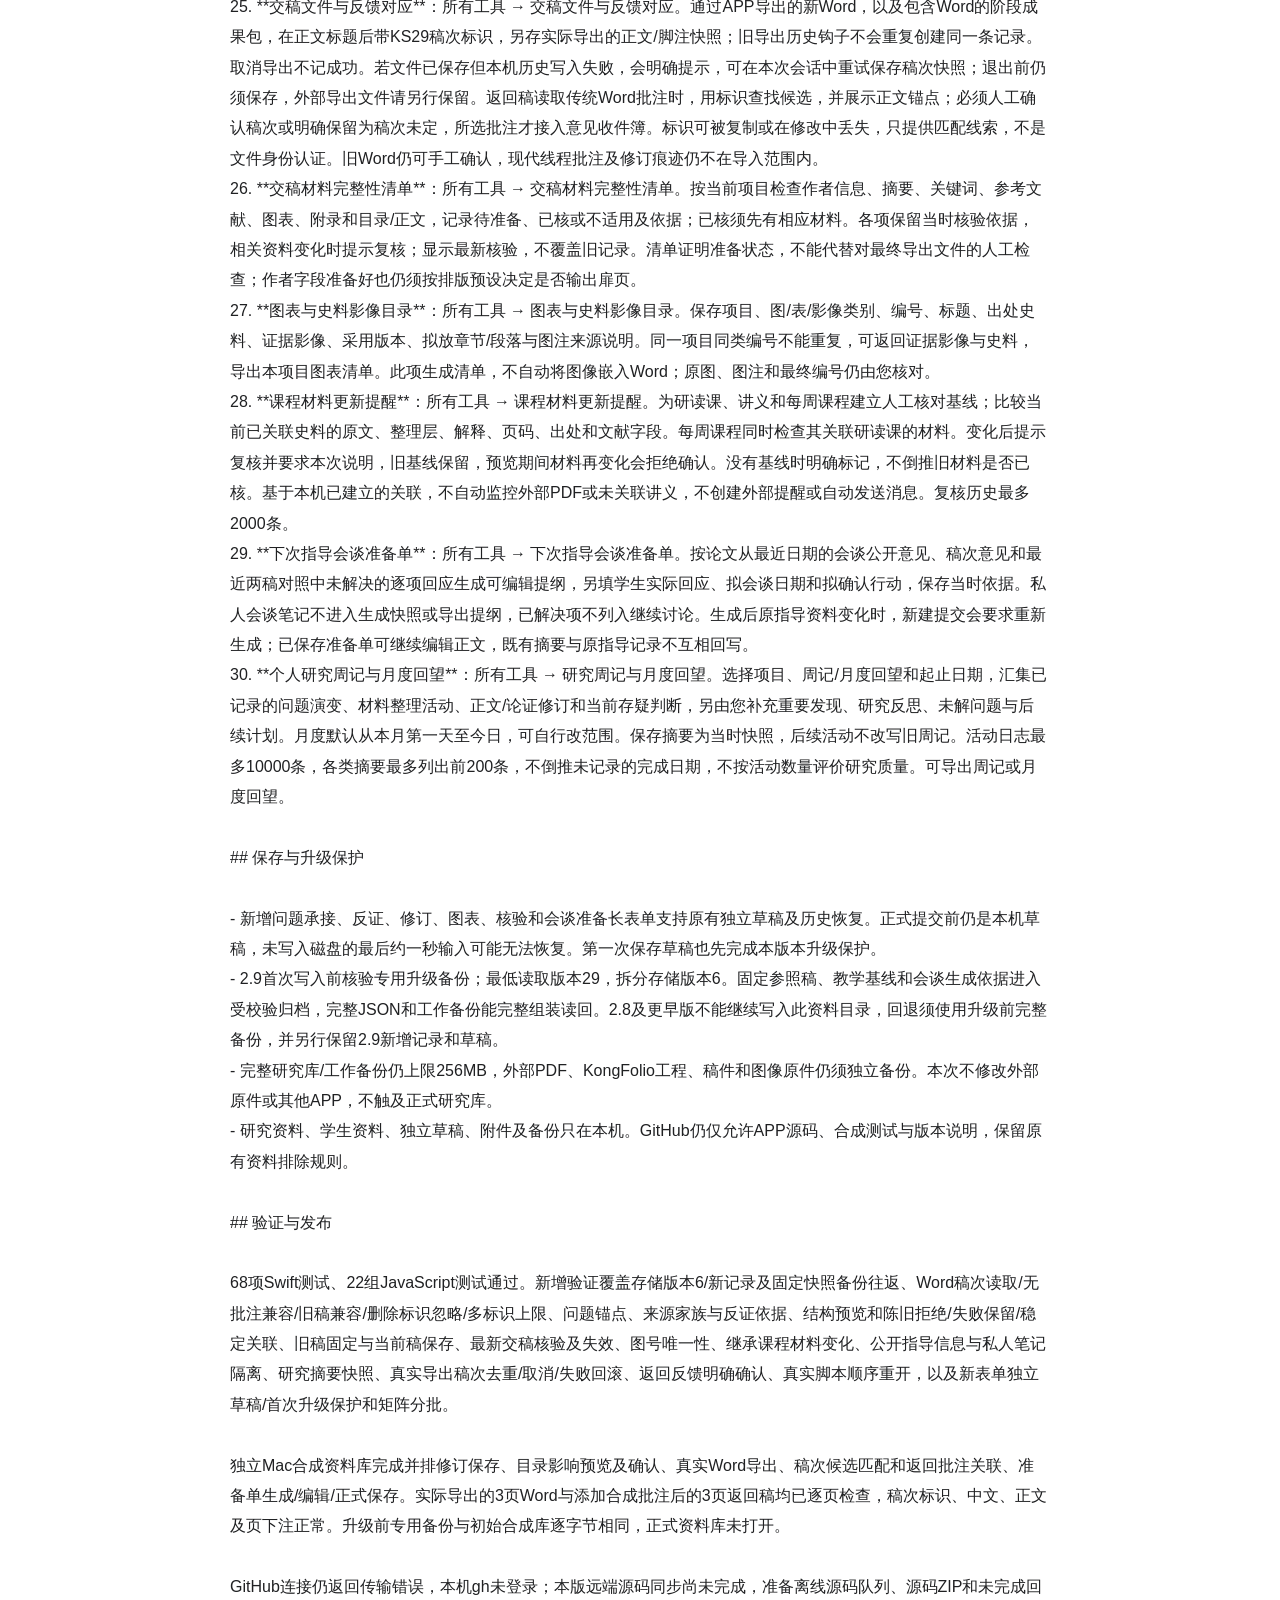
==== commit edb16ed1: "Release KongScholar 3.5.0: personal academic scope and lecture workflow" ====
--- a/Documentation/使用说明.html
+++ b/Documentation/使用说明.html
@@ -1,4 +1,28 @@
-<!doctype html><html lang="zh-CN"><meta charset="UTF-8"><title>KongScholar 使用说明</title><style>body{max-width:820px;margin:65px auto;padding:0 28px;font:16px/1.9 -apple-system,sans-serif;color:#202123;background:#ffffff}h1{font-family:Georgia,serif}code{background:#e8ece3;padding:3px 7px;overflow-wrap:anywhere}h2{margin-top:36px}</style><h1>KongScholar</h1><p>3.4.0 · 个人学术工作台 · macOS 13 或更新版本 · Apple 芯片 / Intel 通用版</p><h2>KongScholar 3.4</h2><pre style="white-space:pre-wrap;font:inherit"># KongScholar 3.4.0
+<!doctype html><html lang="zh-CN"><meta charset="UTF-8"><title>KongScholar 使用说明</title><style>body{max-width:820px;margin:65px auto;padding:0 28px;font:16px/1.9 -apple-system,sans-serif;color:#202123;background:#ffffff}h1{font-family:Georgia,serif}code{background:#e8ece3;padding:3px 7px;overflow-wrap:anywhere}h2{margin-top:36px}</style><h1>KongScholar</h1><p>3.5.0 · 个人学术工作台 · macOS 13 或更新版本 · Apple 芯片 / Intel 通用版</p><h2>KongScholar 3.5 · 个人学术</h2><pre style="white-space:pre-wrap;font:inherit"># KongScholar 3.5.0
+
+KongScholar 是供本人使用的个人学术工作台，以著作、论文、讲座与学术报告、研究资料为基本内容。授课、备课、课表与学生管理退出日常工作范围。此定位取代旧版说明中的教学产品方向；下方历史版本说明只用于查阅旧行为。
+
+## 本版调整
+
+- 五个主入口为今日工作、著作、论文、讲座与学术报告、研究资料。保留紧凑图标导航、灰白配色和左下方自动备份状态。
+- 今日工作台跨项目汇总学术待办，显示正在推进的个人学术项目、近期报告及下一步准备事项。旧教学项目、备课任务与指导行动不进入今日安排、普通列表或全库检索。
+- 新增讲座与报告记录：形式、准备阶段、日期、时间与时长、会议或主办方、地点、摘要、提纲、讲稿、下一步和报告后反思。日期可稍后填写；须归属一个个人学术项目。最多2000条，讲稿每条最多50万字符，其他长文本各10万字符。
+- 可导出单份Markdown讲稿，包含题目、会议信息、摘要、提纲与讲稿。后续反思和下一步不随讲稿输出。暂不提供幻灯片编辑、会务安排或日历自动同步。
+- “学术材料包”支持专题证据包及学术报告资料包。选择原文、出处与PDF原页，预览后固定讨论版本并导出ZIP；不自动带出个人解释、反证或旧教师提示。容量和内容校验沿用3.4。
+- “学术交流后续行动”可直接登记具名讲座、会议或同行讨论，记录负责人、期限、结果和状态历史，并转为研究任务。
+- 新建项目及任务类型不再包含教学与学生指导。编辑项目仍用阶段下拉菜单，已有自定义阶段保留。
+- 个人偏好只显示研究方向、思考方式及写作路径；旧偏好字段保留，供完整备份兼容使用。
+
+## 历史内容与备份
+
+旧有教学、指导、课程材料及其固定版本按原类别只读保管，不删除或自动改成讲座。可从“个人工作区与所有工具”查找“历史内容保管”，展开查看原字段、导出完整备份，或重新导出旧材料固定版本。各类别页面最多展开前50条，长字段显示前1万字符；完整内容及全部记录在完整备份中保留。旧自定义工作区不丢失隐藏页面，编辑可见页面时仍保留历史设置。
+
+自动本机备份、备份恢复验证、PDF与文稿目录中KongFolio 0.22系列（0.22.1桥接协议）的联动继续使用。GitHub仅同步APP源码、合成测试与版本说明；研究资料、PDF、附件和本机备份不上传。
+
+最低读取版本35，拆分存储版本11。首次写入前由应用建立并核验3.5专用升级前备份。更新前请导出完整备份；旧版本不能继续写入新版资料目录。回退需使用升级前备份，并另存升级后新增内容。
+
+macOS 13或更新版本，Apple芯片与Intel通用。应用为本地临时签名，未做Apple公证。
+</pre><h2>历史版本说明</h2><p>下列教学相关说明仅记录旧版本行为；当前定位与入口以3.5说明为准。</p><h2>KongScholar 3.4</h2><pre style="white-space:pre-wrap;font:inherit"># KongScholar 3.4.0
 
 2026-10-25 · 第31次构建 · macOS13+ · Apple芯片 / Intel通用版
 
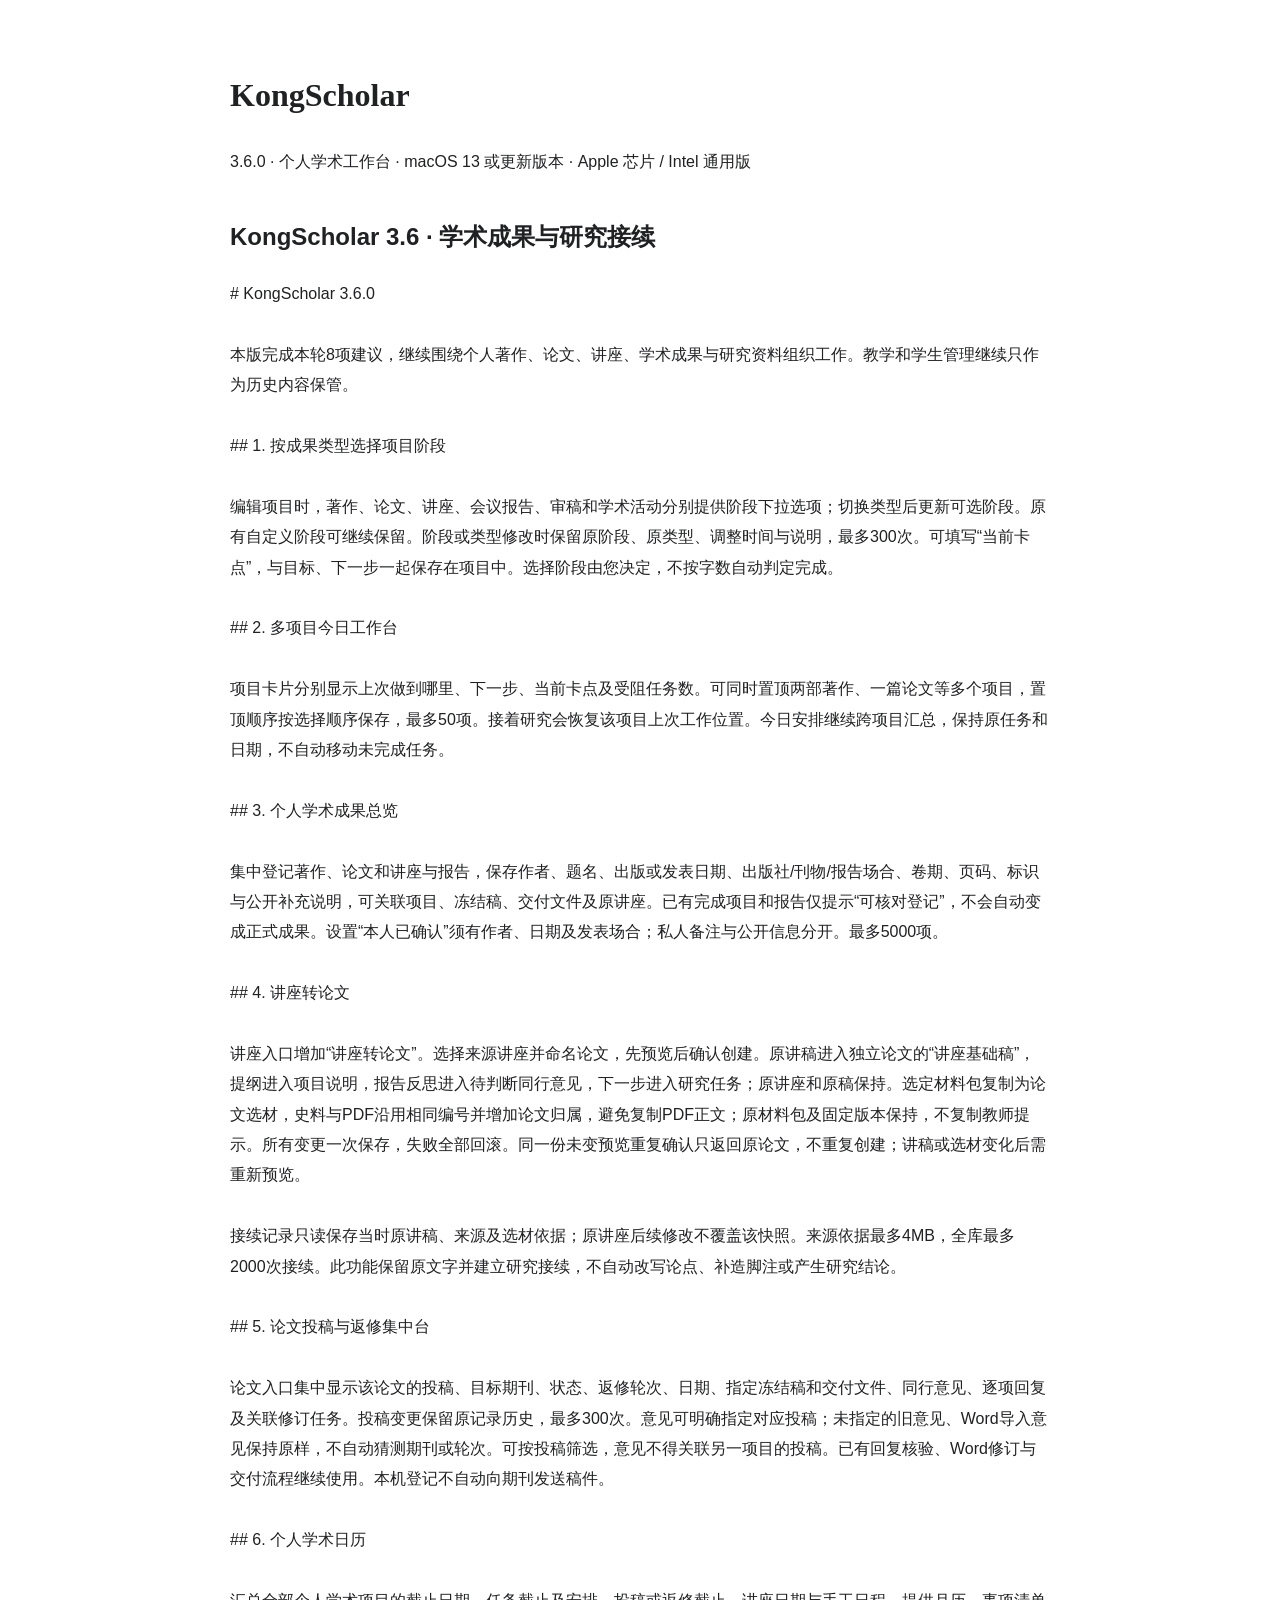
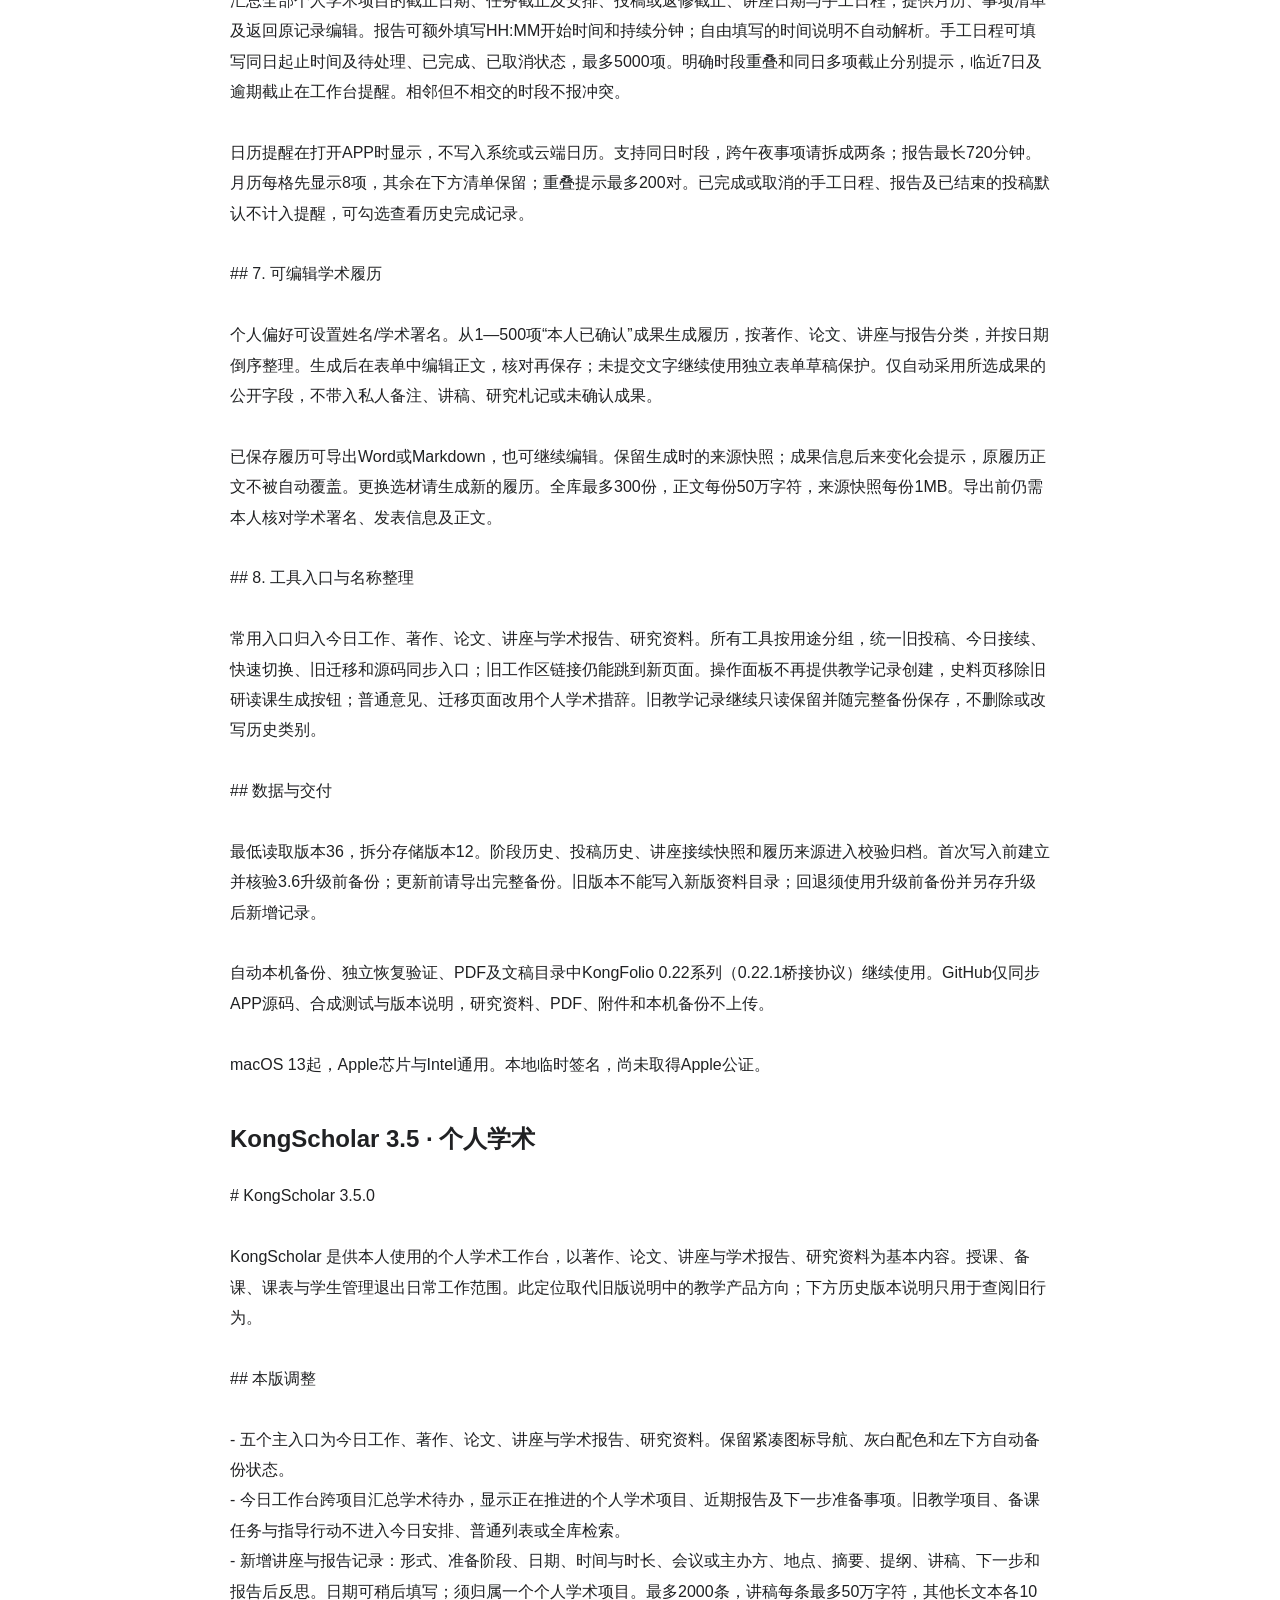
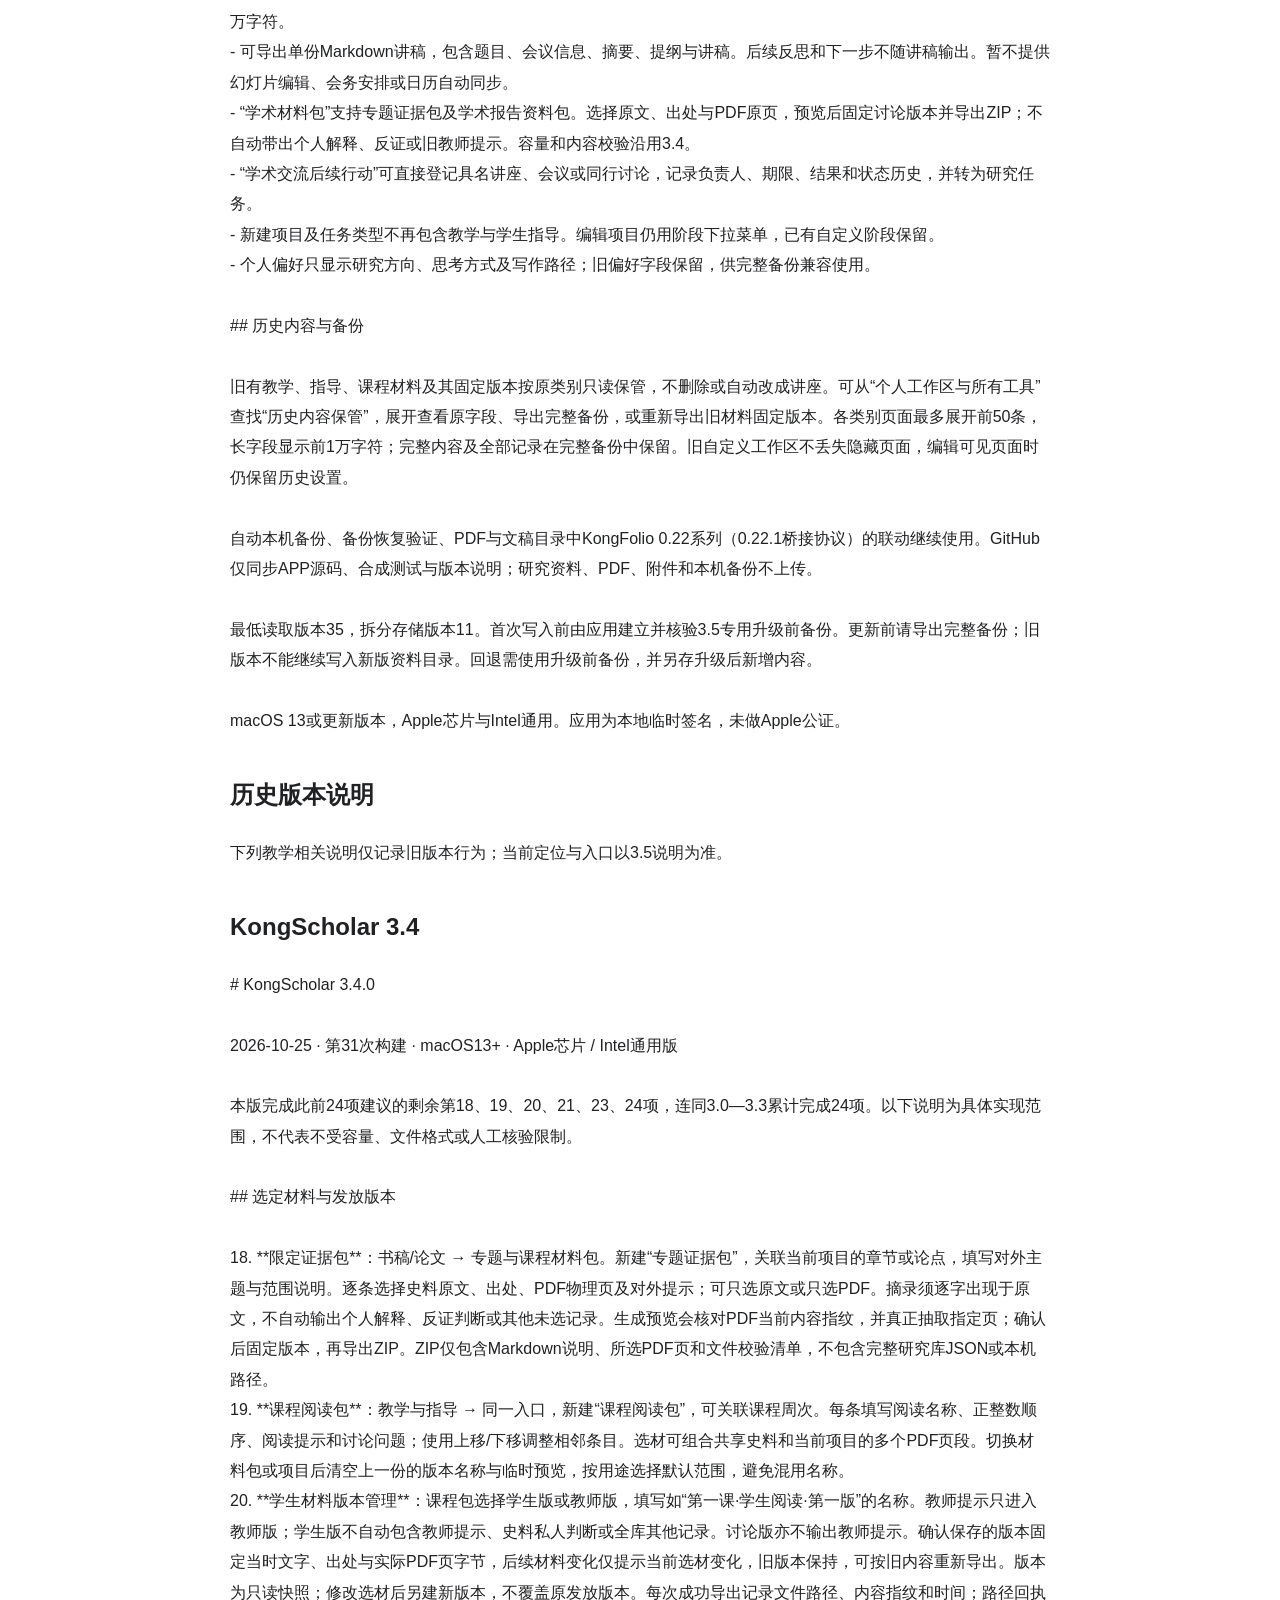
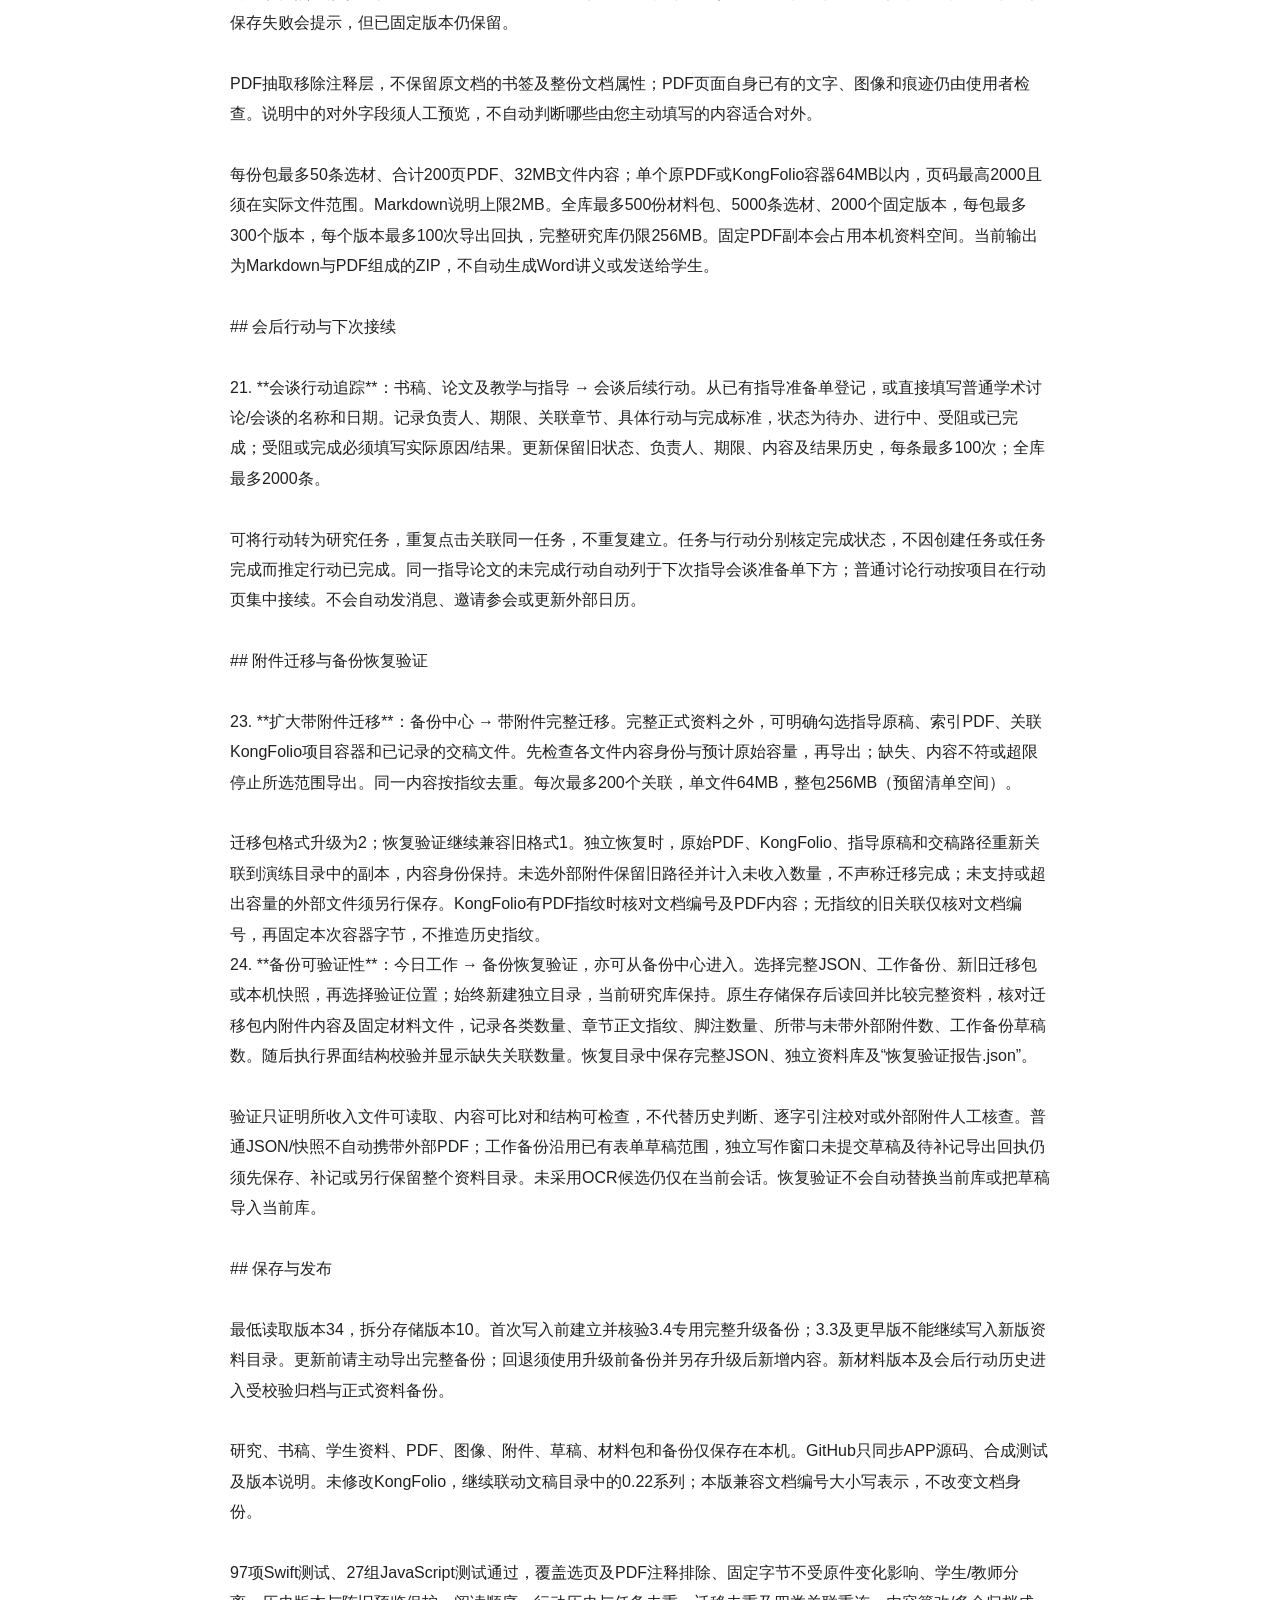
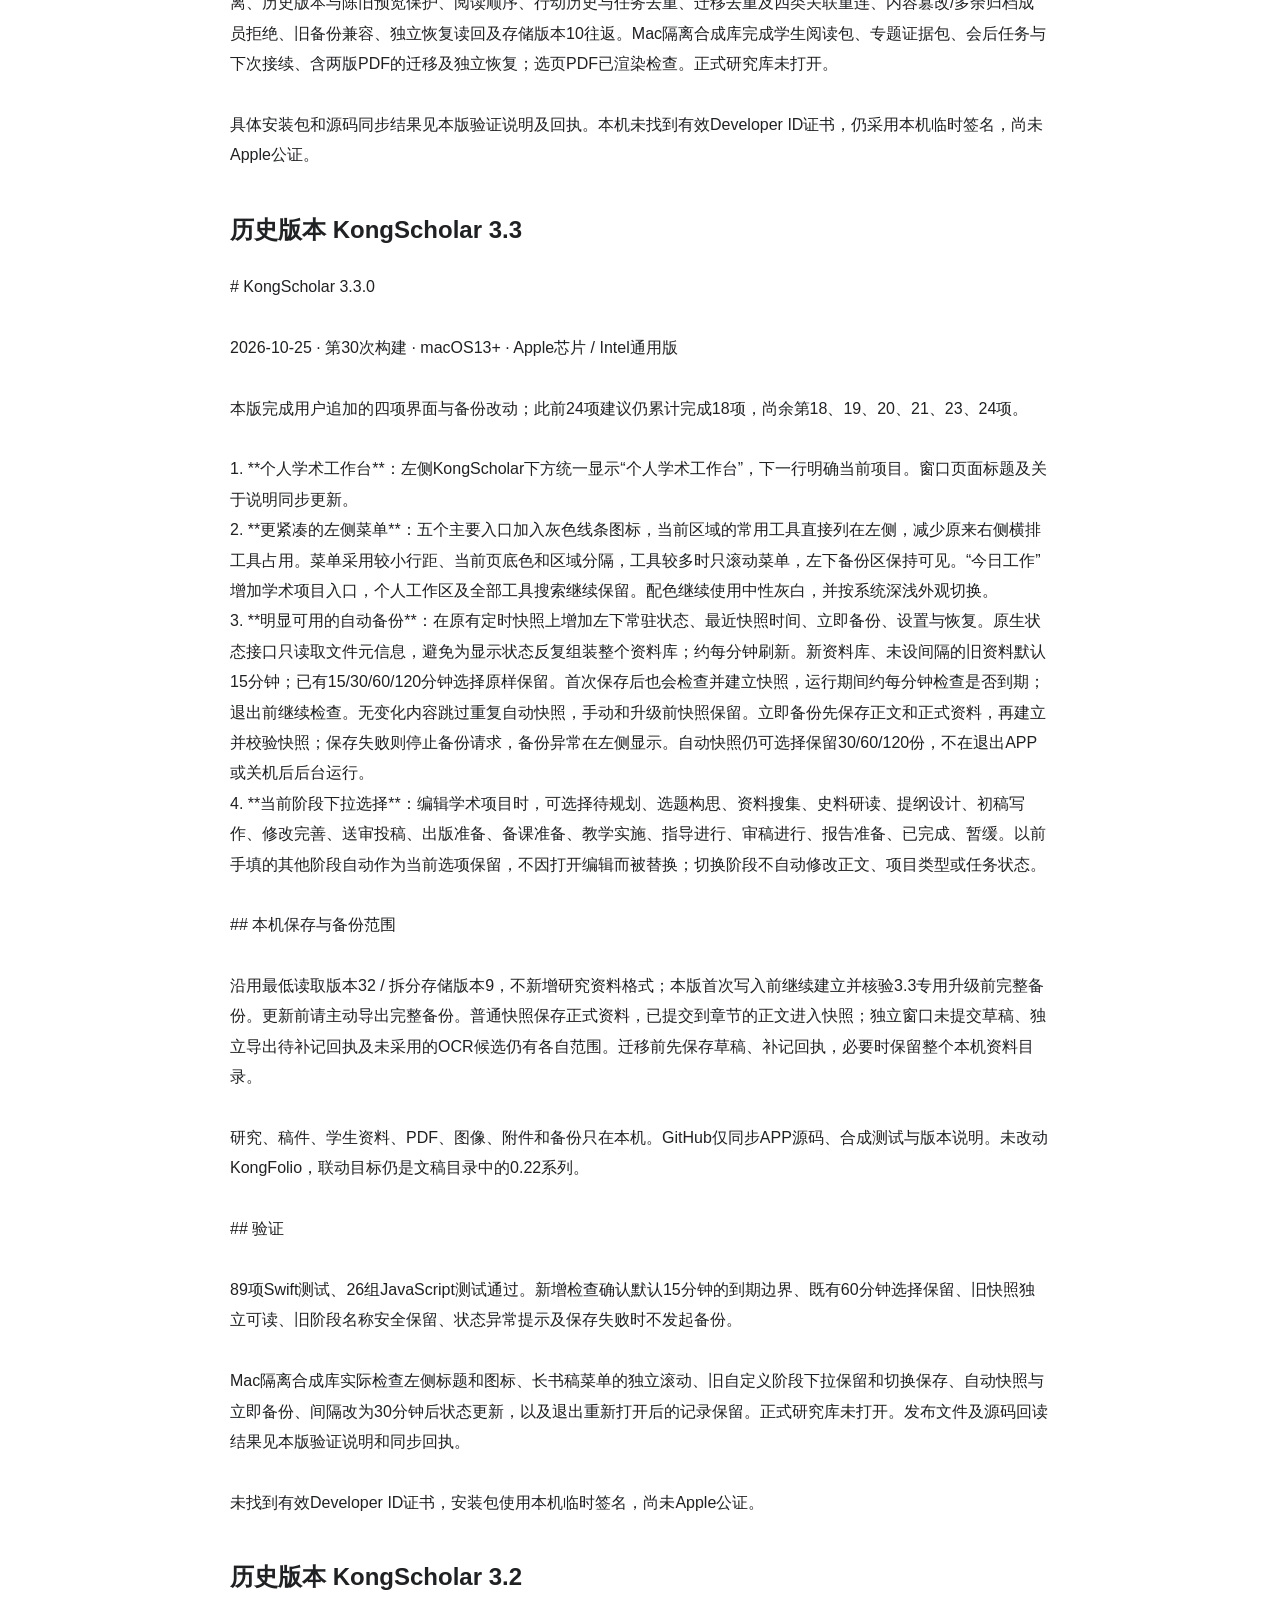
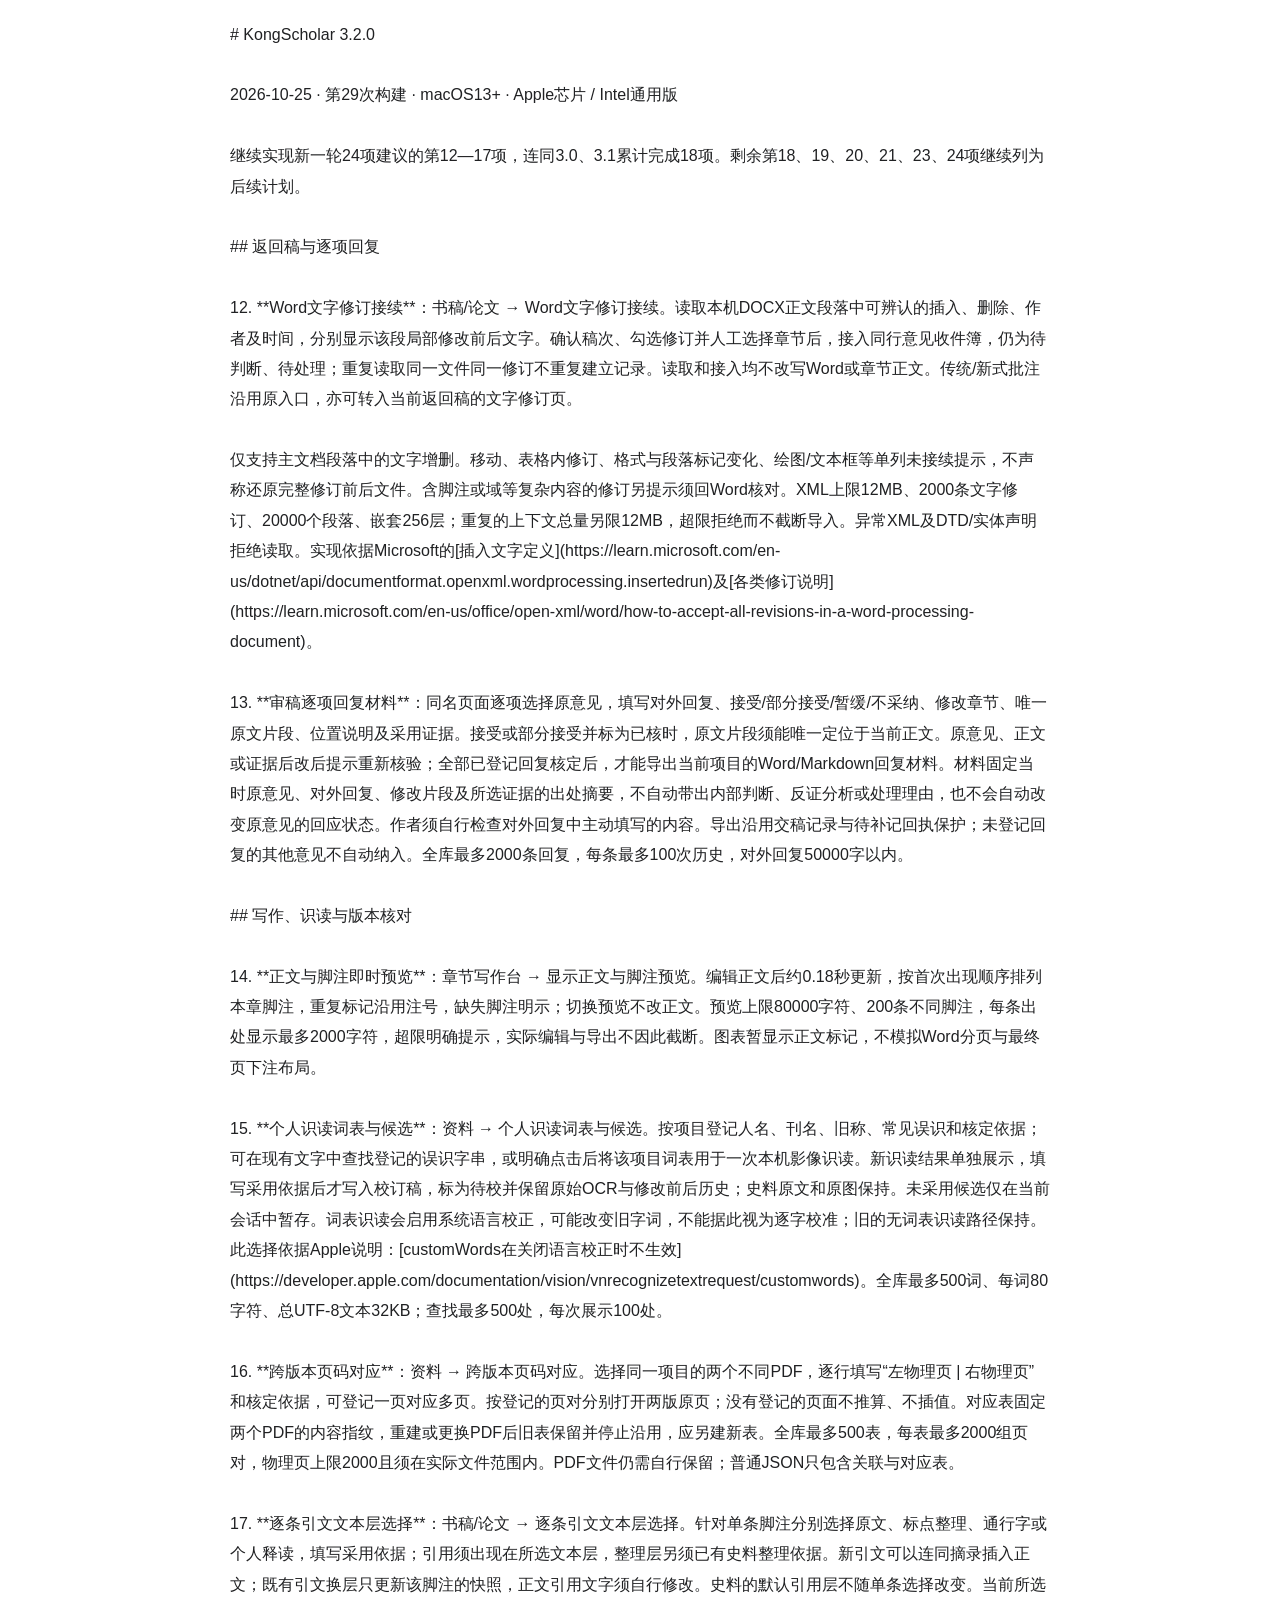
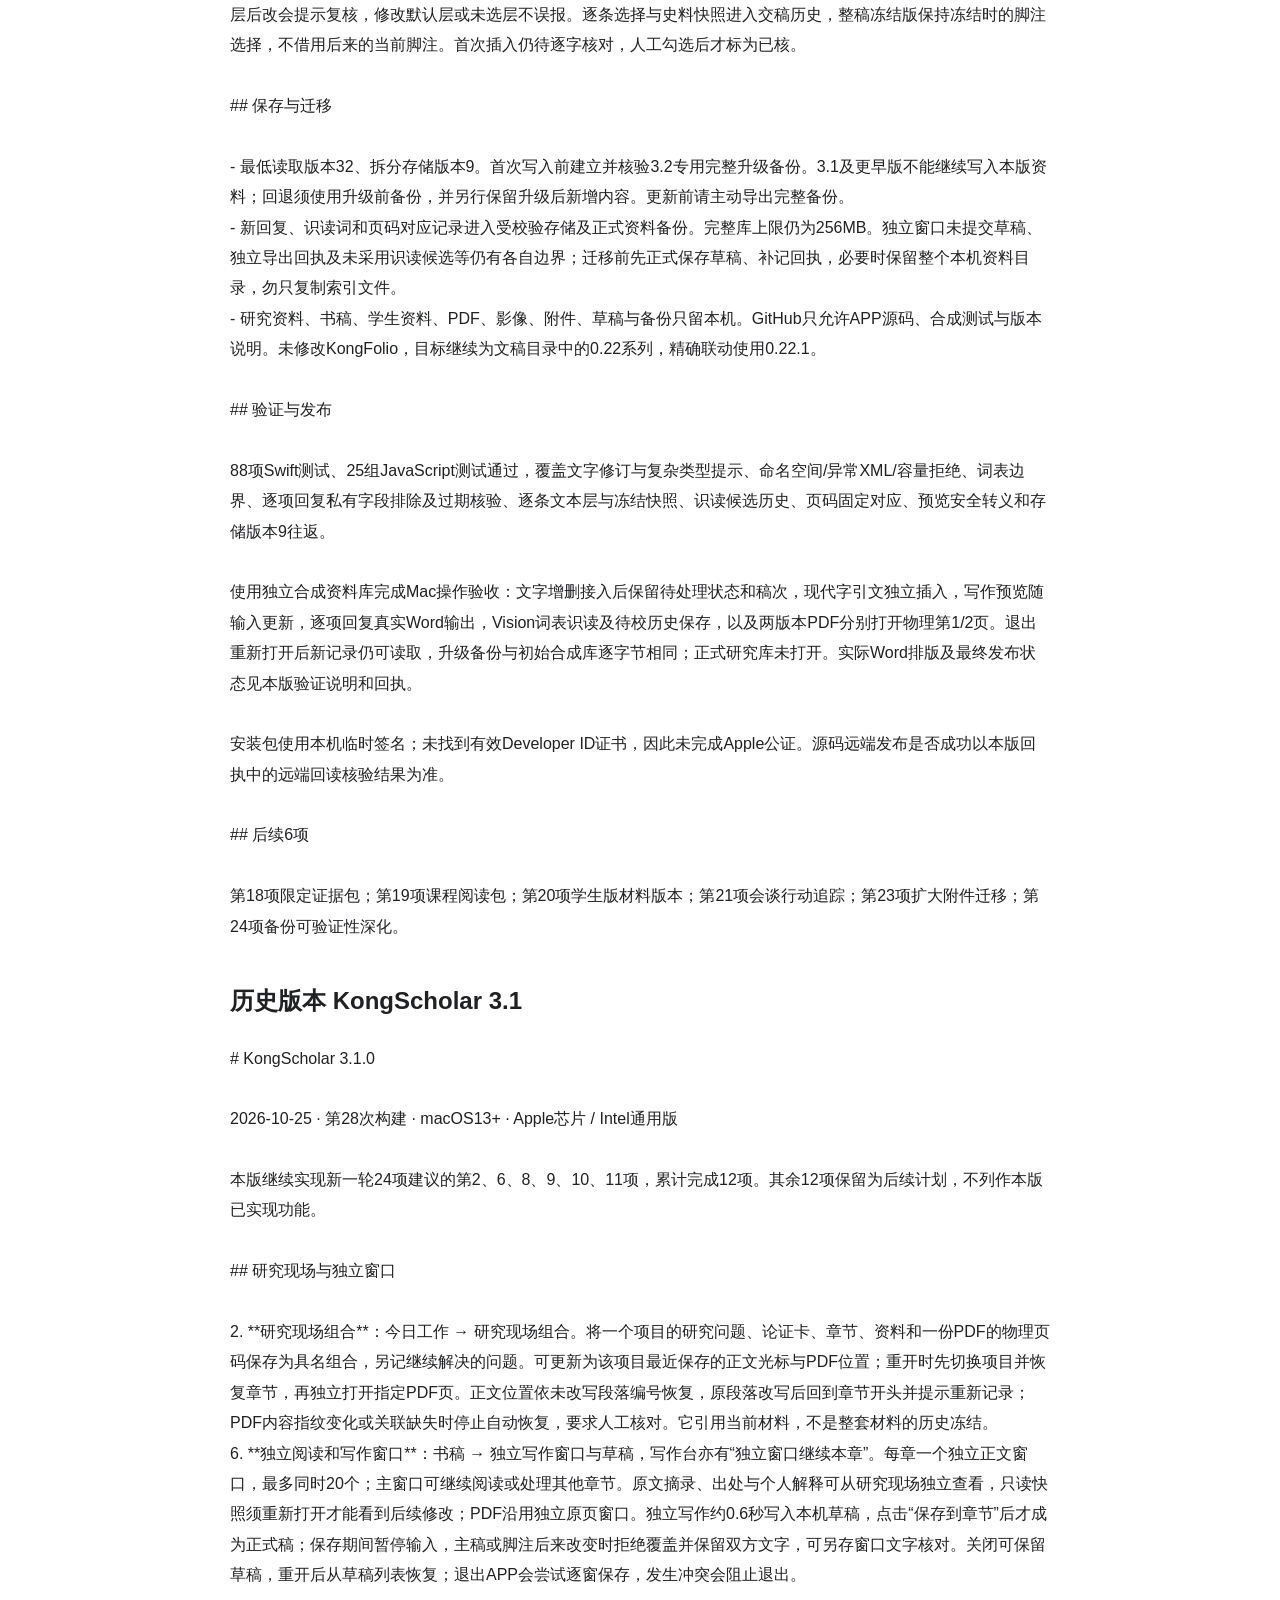
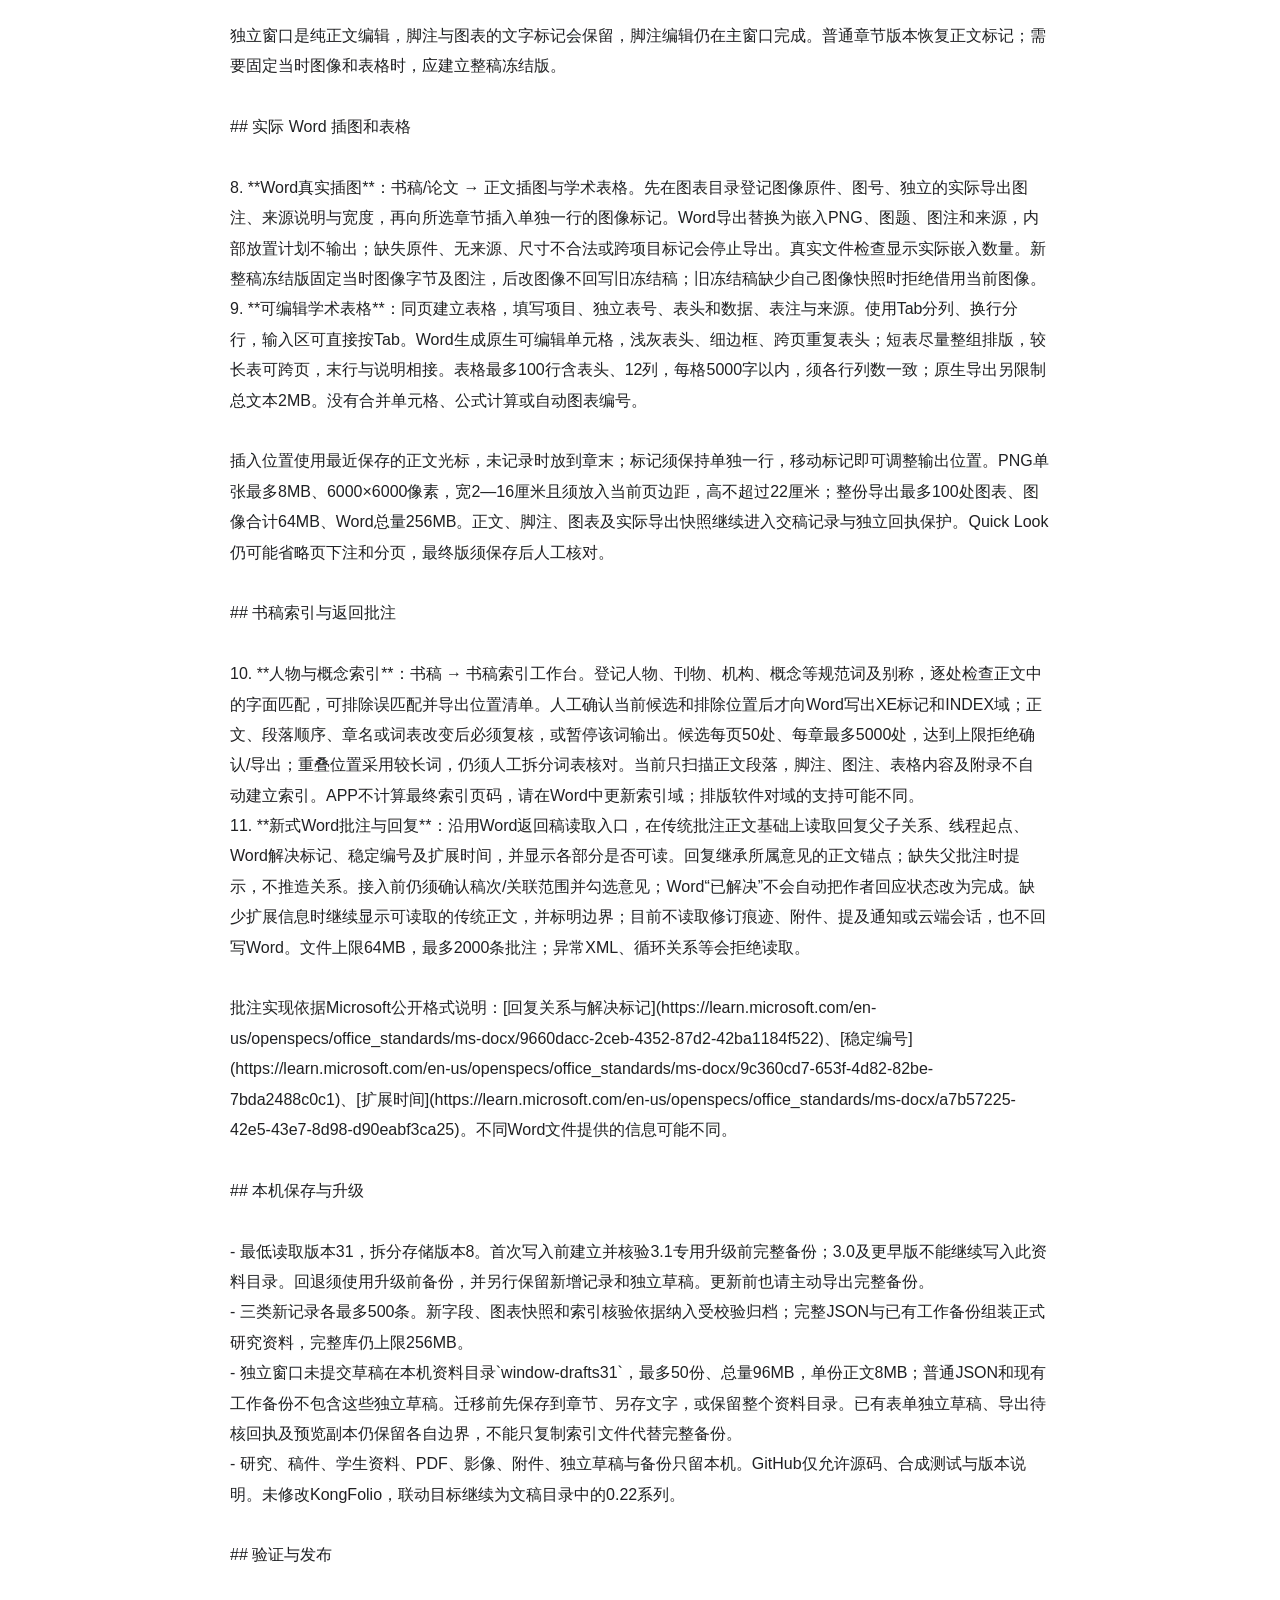
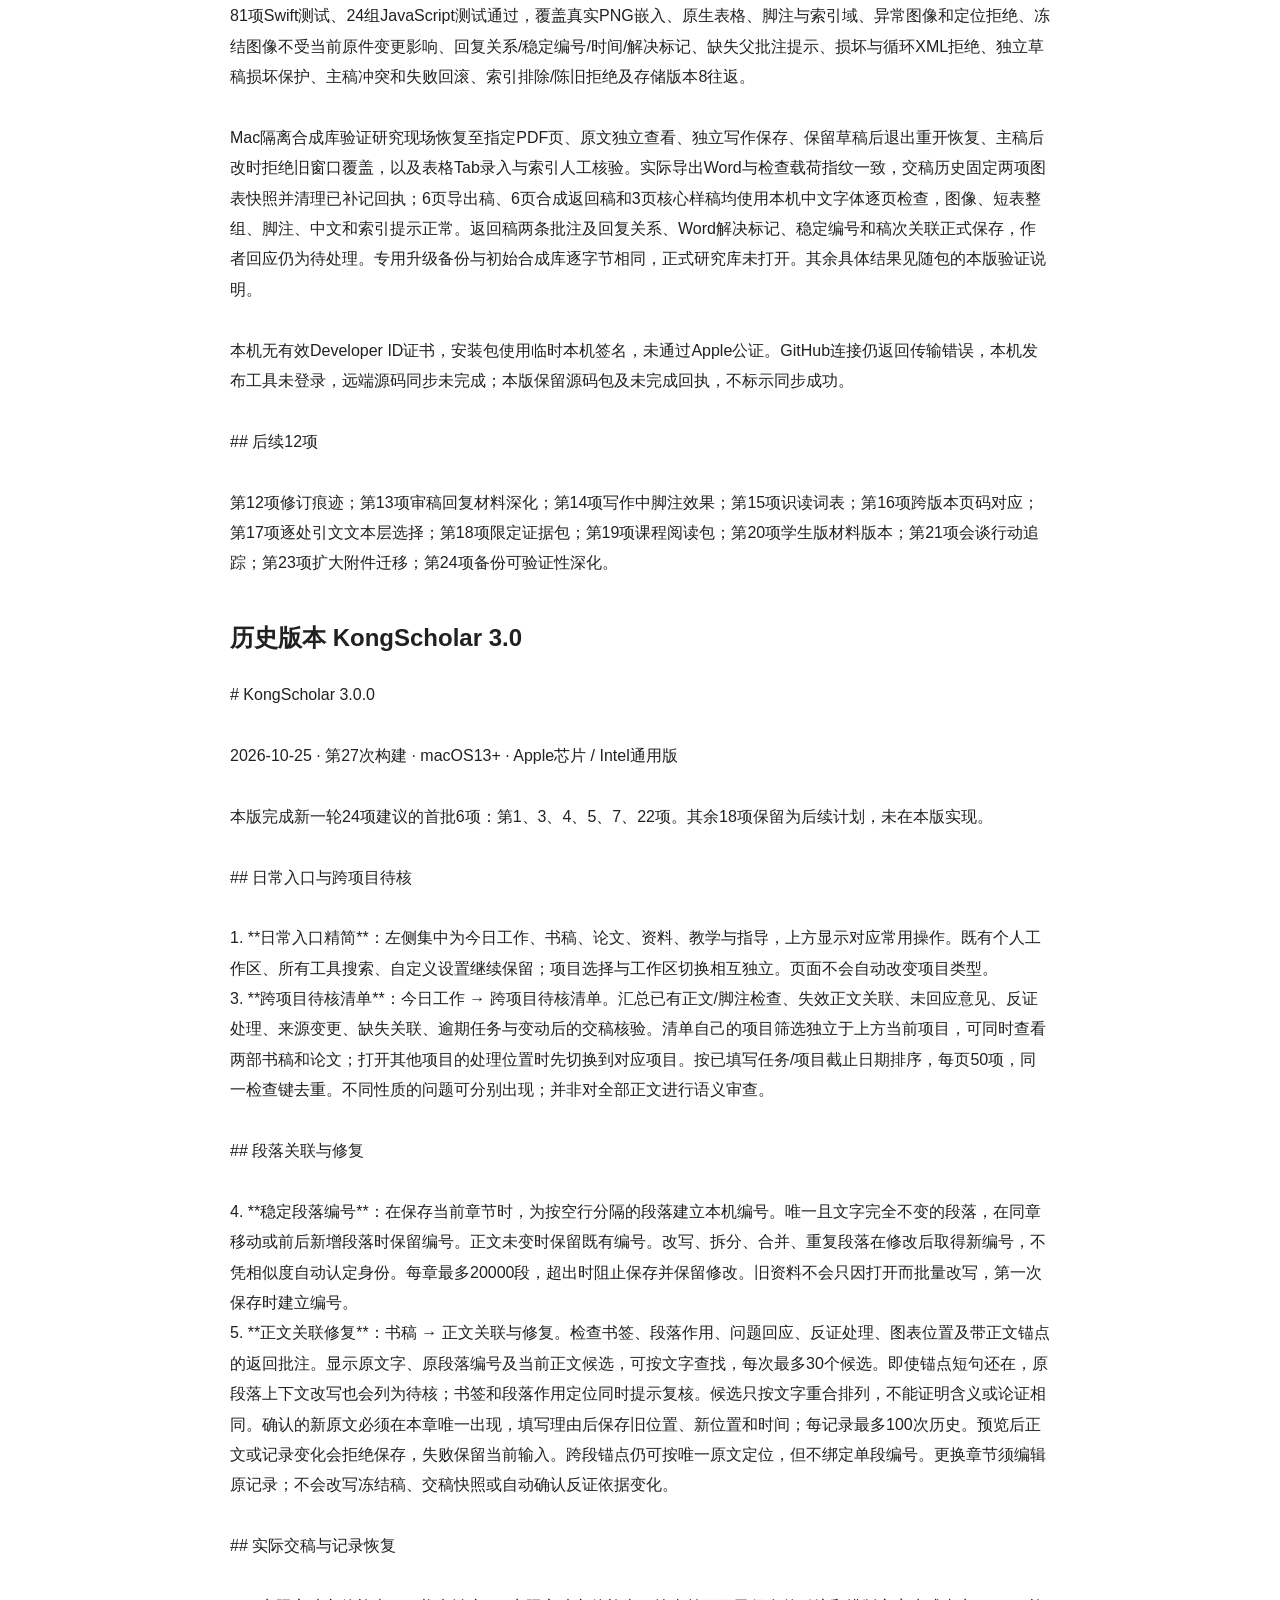
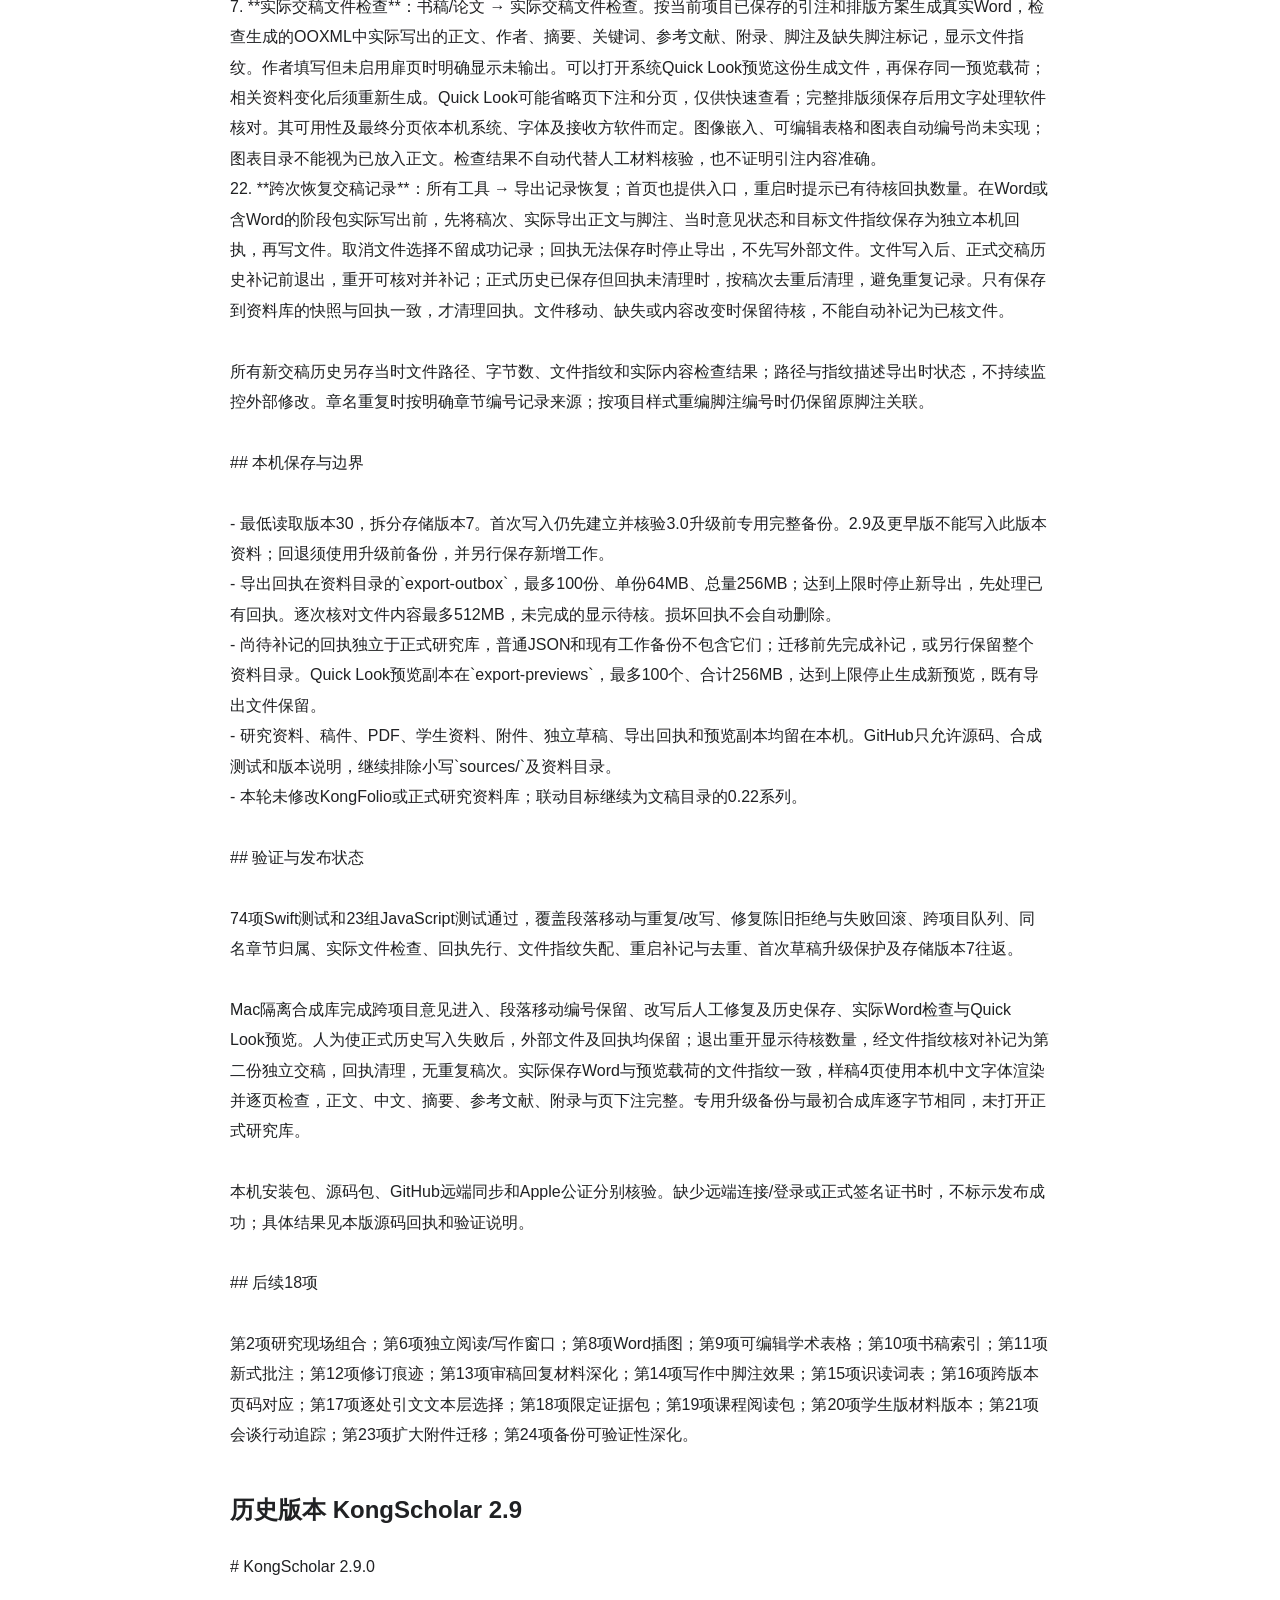
==== commit bf91a40a: "Release KongScholar 3.6.0: personal academic outcomes and research continuity" ====
--- a/Documentation/使用说明.html
+++ b/Documentation/使用说明.html
@@ -1,4 +1,53 @@
-<!doctype html><html lang="zh-CN"><meta charset="UTF-8"><title>KongScholar 使用说明</title><style>body{max-width:820px;margin:65px auto;padding:0 28px;font:16px/1.9 -apple-system,sans-serif;color:#202123;background:#ffffff}h1{font-family:Georgia,serif}code{background:#e8ece3;padding:3px 7px;overflow-wrap:anywhere}h2{margin-top:36px}</style><h1>KongScholar</h1><p>3.5.0 · 个人学术工作台 · macOS 13 或更新版本 · Apple 芯片 / Intel 通用版</p><h2>KongScholar 3.5 · 个人学术</h2><pre style="white-space:pre-wrap;font:inherit"># KongScholar 3.5.0
+<!doctype html><html lang="zh-CN"><meta charset="UTF-8"><title>KongScholar 使用说明</title><style>body{max-width:820px;margin:65px auto;padding:0 28px;font:16px/1.9 -apple-system,sans-serif;color:#202123;background:#ffffff}h1{font-family:Georgia,serif}code{background:#e8ece3;padding:3px 7px;overflow-wrap:anywhere}h2{margin-top:36px}</style><h1>KongScholar</h1><p>3.6.0 · 个人学术工作台 · macOS 13 或更新版本 · Apple 芯片 / Intel 通用版</p><h2>KongScholar 3.6 · 学术成果与研究接续</h2><pre style="white-space:pre-wrap;font:inherit"># KongScholar 3.6.0
+
+本版完成本轮8项建议，继续围绕个人著作、论文、讲座、学术成果与研究资料组织工作。教学和学生管理继续只作为历史内容保管。
+
+## 1. 按成果类型选择项目阶段
+
+编辑项目时，著作、论文、讲座、会议报告、审稿和学术活动分别提供阶段下拉选项；切换类型后更新可选阶段。原有自定义阶段可继续保留。阶段或类型修改时保留原阶段、原类型、调整时间与说明，最多300次。可填写“当前卡点”，与目标、下一步一起保存在项目中。选择阶段由您决定，不按字数自动判定完成。
+
+## 2. 多项目今日工作台
+
+项目卡片分别显示上次做到哪里、下一步、当前卡点及受阻任务数。可同时置顶两部著作、一篇论文等多个项目，置顶顺序按选择顺序保存，最多50项。接着研究会恢复该项目上次工作位置。今日安排继续跨项目汇总，保持原任务和日期，不自动移动未完成任务。
+
+## 3. 个人学术成果总览
+
+集中登记著作、论文和讲座与报告，保存作者、题名、出版或发表日期、出版社/刊物/报告场合、卷期、页码、标识与公开补充说明，可关联项目、冻结稿、交付文件及原讲座。已有完成项目和报告仅提示“可核对登记”，不会自动变成正式成果。设置“本人已确认”须有作者、日期及发表场合；私人备注与公开信息分开。最多5000项。
+
+## 4. 讲座转论文
+
+讲座入口增加“讲座转论文”。选择来源讲座并命名论文，先预览后确认创建。原讲稿进入独立论文的“讲座基础稿”，提纲进入项目说明，报告反思进入待判断同行意见，下一步进入研究任务；原讲座和原稿保持。选定材料包复制为论文选材，史料与PDF沿用相同编号并增加论文归属，避免复制PDF正文；原材料包及固定版本保持，不复制教师提示。所有变更一次保存，失败全部回滚。同一份未变预览重复确认只返回原论文，不重复创建；讲稿或选材变化后需重新预览。
+
+接续记录只读保存当时原讲稿、来源及选材依据；原讲座后续修改不覆盖该快照。来源依据最多4MB，全库最多2000次接续。此功能保留原文字并建立研究接续，不自动改写论点、补造脚注或产生研究结论。
+
+## 5. 论文投稿与返修集中台
+
+论文入口集中显示该论文的投稿、目标期刊、状态、返修轮次、日期、指定冻结稿和交付文件、同行意见、逐项回复及关联修订任务。投稿变更保留原记录历史，最多300次。意见可明确指定对应投稿；未指定的旧意见、Word导入意见保持原样，不自动猜测期刊或轮次。可按投稿筛选，意见不得关联另一项目的投稿。已有回复核验、Word修订与交付流程继续使用。本机登记不自动向期刊发送稿件。
+
+## 6. 个人学术日历
+
+汇总全部个人学术项目的截止日期、任务截止及安排、投稿或返修截止、讲座日期与手工日程，提供月历、事项清单及返回原记录编辑。报告可额外填写HH:MM开始时间和持续分钟；自由填写的时间说明不自动解析。手工日程可填写同日起止时间及待处理、已完成、已取消状态，最多5000项。明确时段重叠和同日多项截止分别提示，临近7日及逾期截止在工作台提醒。相邻但不相交的时段不报冲突。
+
+日历提醒在打开APP时显示，不写入系统或云端日历。支持同日时段，跨午夜事项请拆成两条；报告最长720分钟。月历每格先显示8项，其余在下方清单保留；重叠提示最多200对。已完成或取消的手工日程、报告及已结束的投稿默认不计入提醒，可勾选查看历史完成记录。
+
+## 7. 可编辑学术履历
+
+个人偏好可设置姓名/学术署名。从1—500项“本人已确认”成果生成履历，按著作、论文、讲座与报告分类，并按日期倒序整理。生成后在表单中编辑正文，核对再保存；未提交文字继续使用独立表单草稿保护。仅自动采用所选成果的公开字段，不带入私人备注、讲稿、研究札记或未确认成果。
+
+已保存履历可导出Word或Markdown，也可继续编辑。保留生成时的来源快照；成果信息后来变化会提示，原履历正文不被自动覆盖。更换选材请生成新的履历。全库最多300份，正文每份50万字符，来源快照每份1MB。导出前仍需本人核对学术署名、发表信息及正文。
+
+## 8. 工具入口与名称整理
+
+常用入口归入今日工作、著作、论文、讲座与学术报告、研究资料。所有工具按用途分组，统一旧投稿、今日接续、快速切换、旧迁移和源码同步入口；旧工作区链接仍能跳到新页面。操作面板不再提供教学记录创建，史料页移除旧研读课生成按钮；普通意见、迁移页面改用个人学术措辞。旧教学记录继续只读保留并随完整备份保存，不删除或改写历史类别。
+
+## 数据与交付
+
+最低读取版本36，拆分存储版本12。阶段历史、投稿历史、讲座接续快照和履历来源进入校验归档。首次写入前建立并核验3.6升级前备份；更新前请导出完整备份。旧版本不能写入新版资料目录；回退须使用升级前备份并另存升级后新增记录。
+
+自动本机备份、独立恢复验证、PDF及文稿目录中KongFolio 0.22系列（0.22.1桥接协议）继续使用。GitHub仅同步APP源码、合成测试与版本说明，研究资料、PDF、附件和本机备份不上传。
+
+macOS 13起，Apple芯片与Intel通用。本地临时签名，尚未取得Apple公证。
+</pre><h2>KongScholar 3.5 · 个人学术</h2><pre style="white-space:pre-wrap;font:inherit"># KongScholar 3.5.0
 
 KongScholar 是供本人使用的个人学术工作台，以著作、论文、讲座与学术报告、研究资料为基本内容。授课、备课、课表与学生管理退出日常工作范围。此定位取代旧版说明中的教学产品方向；下方历史版本说明只用于查阅旧行为。
 
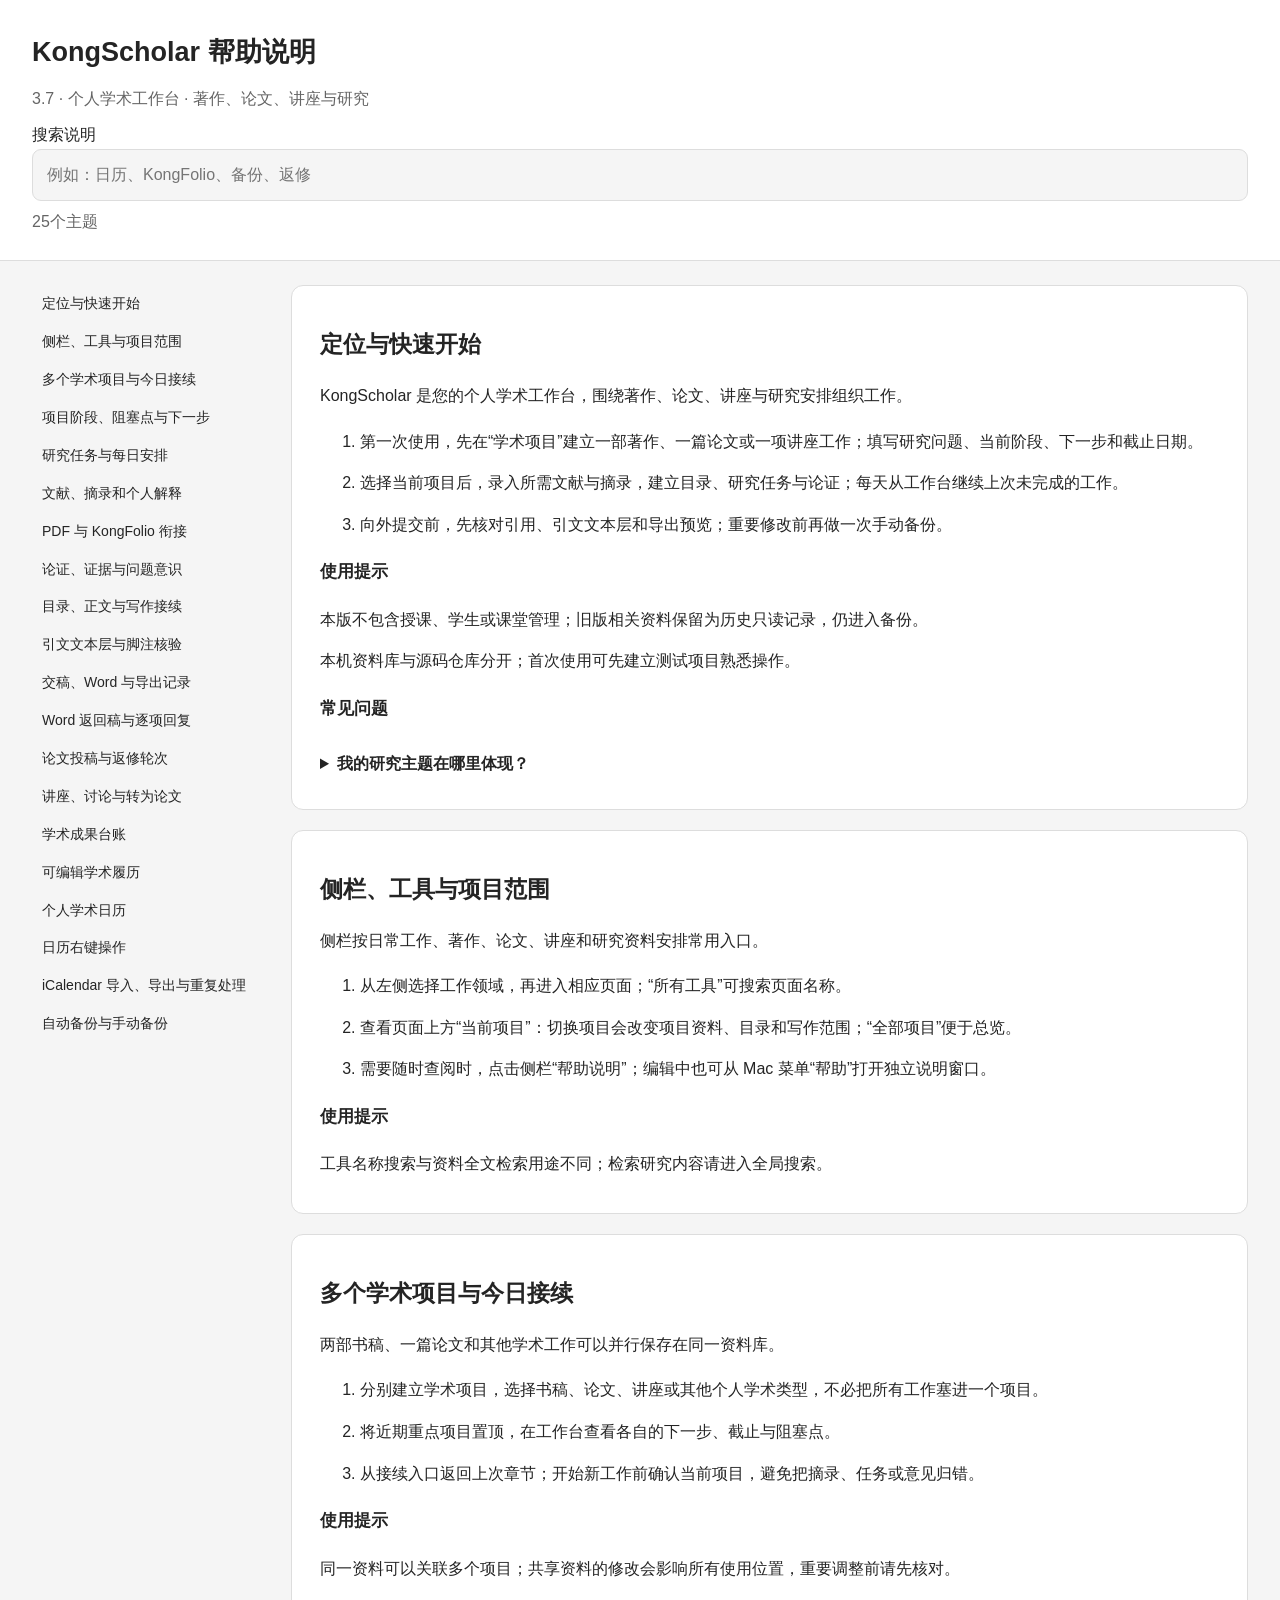
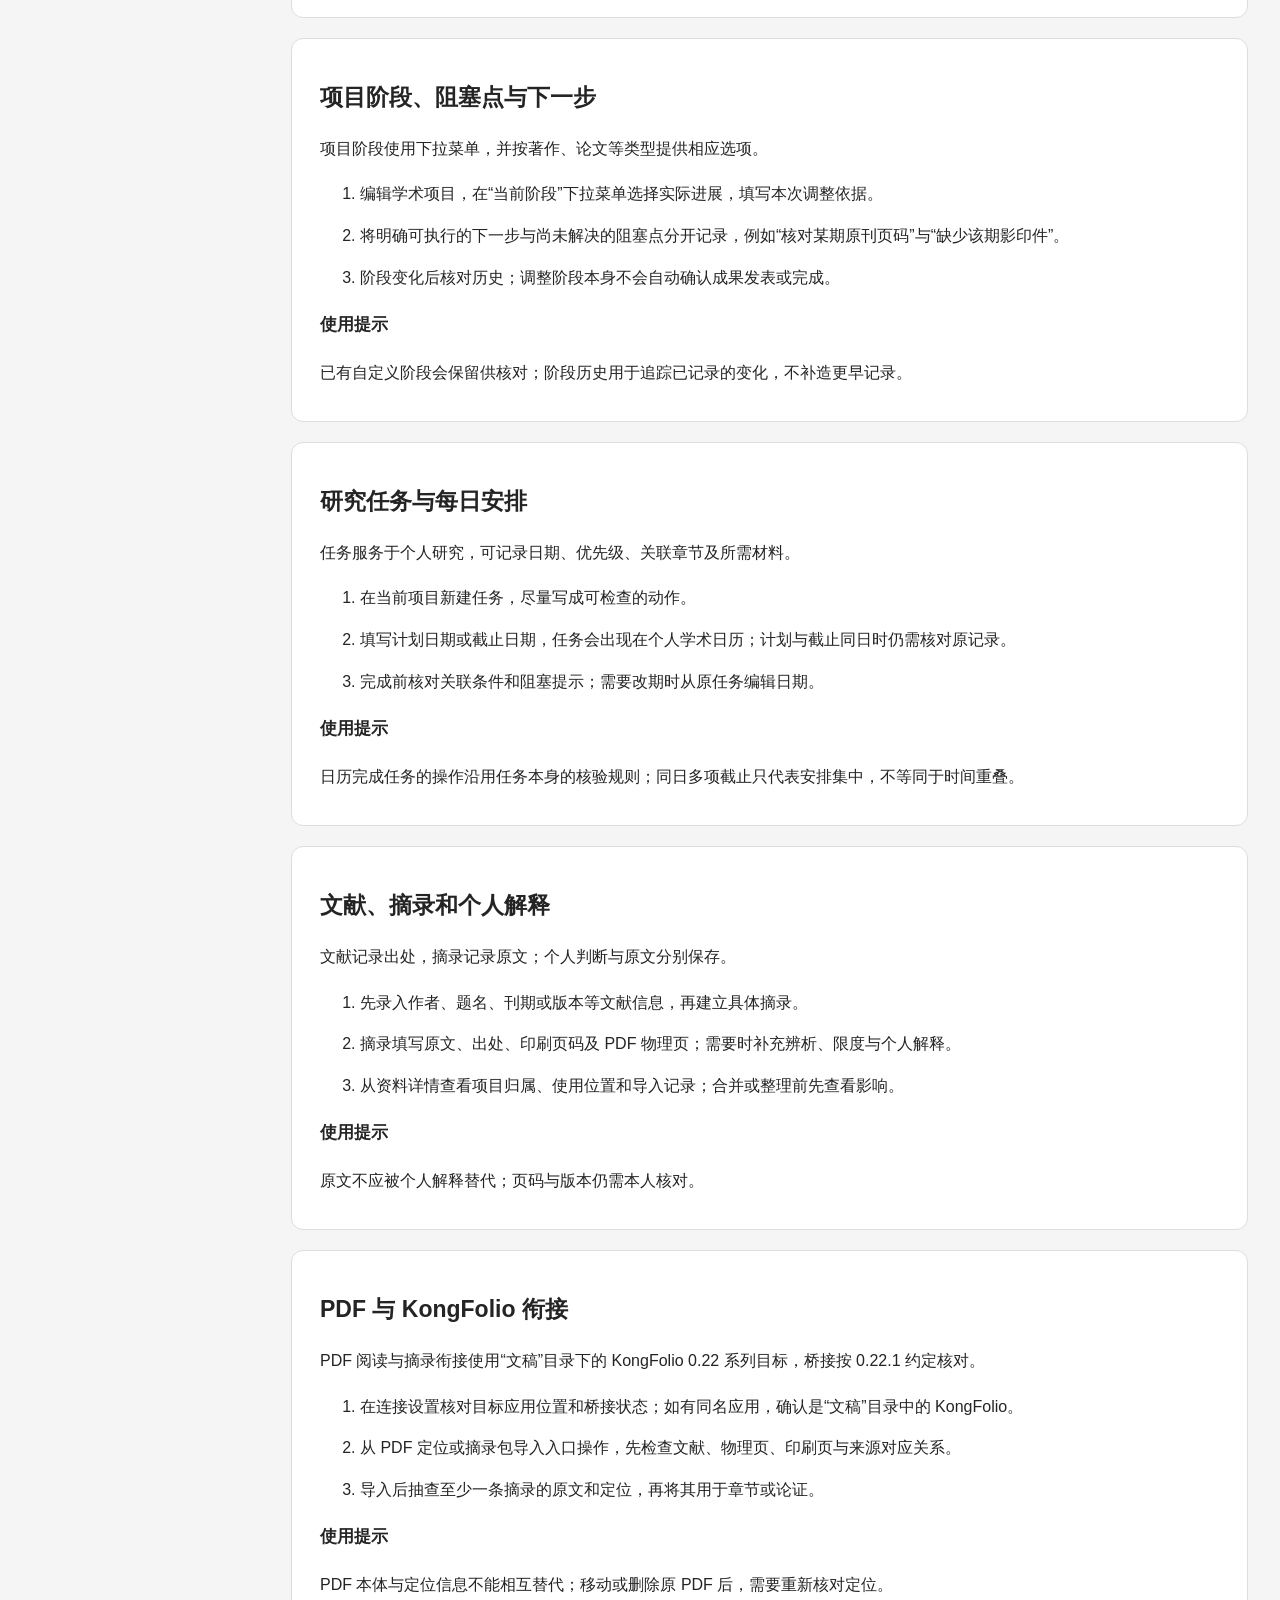
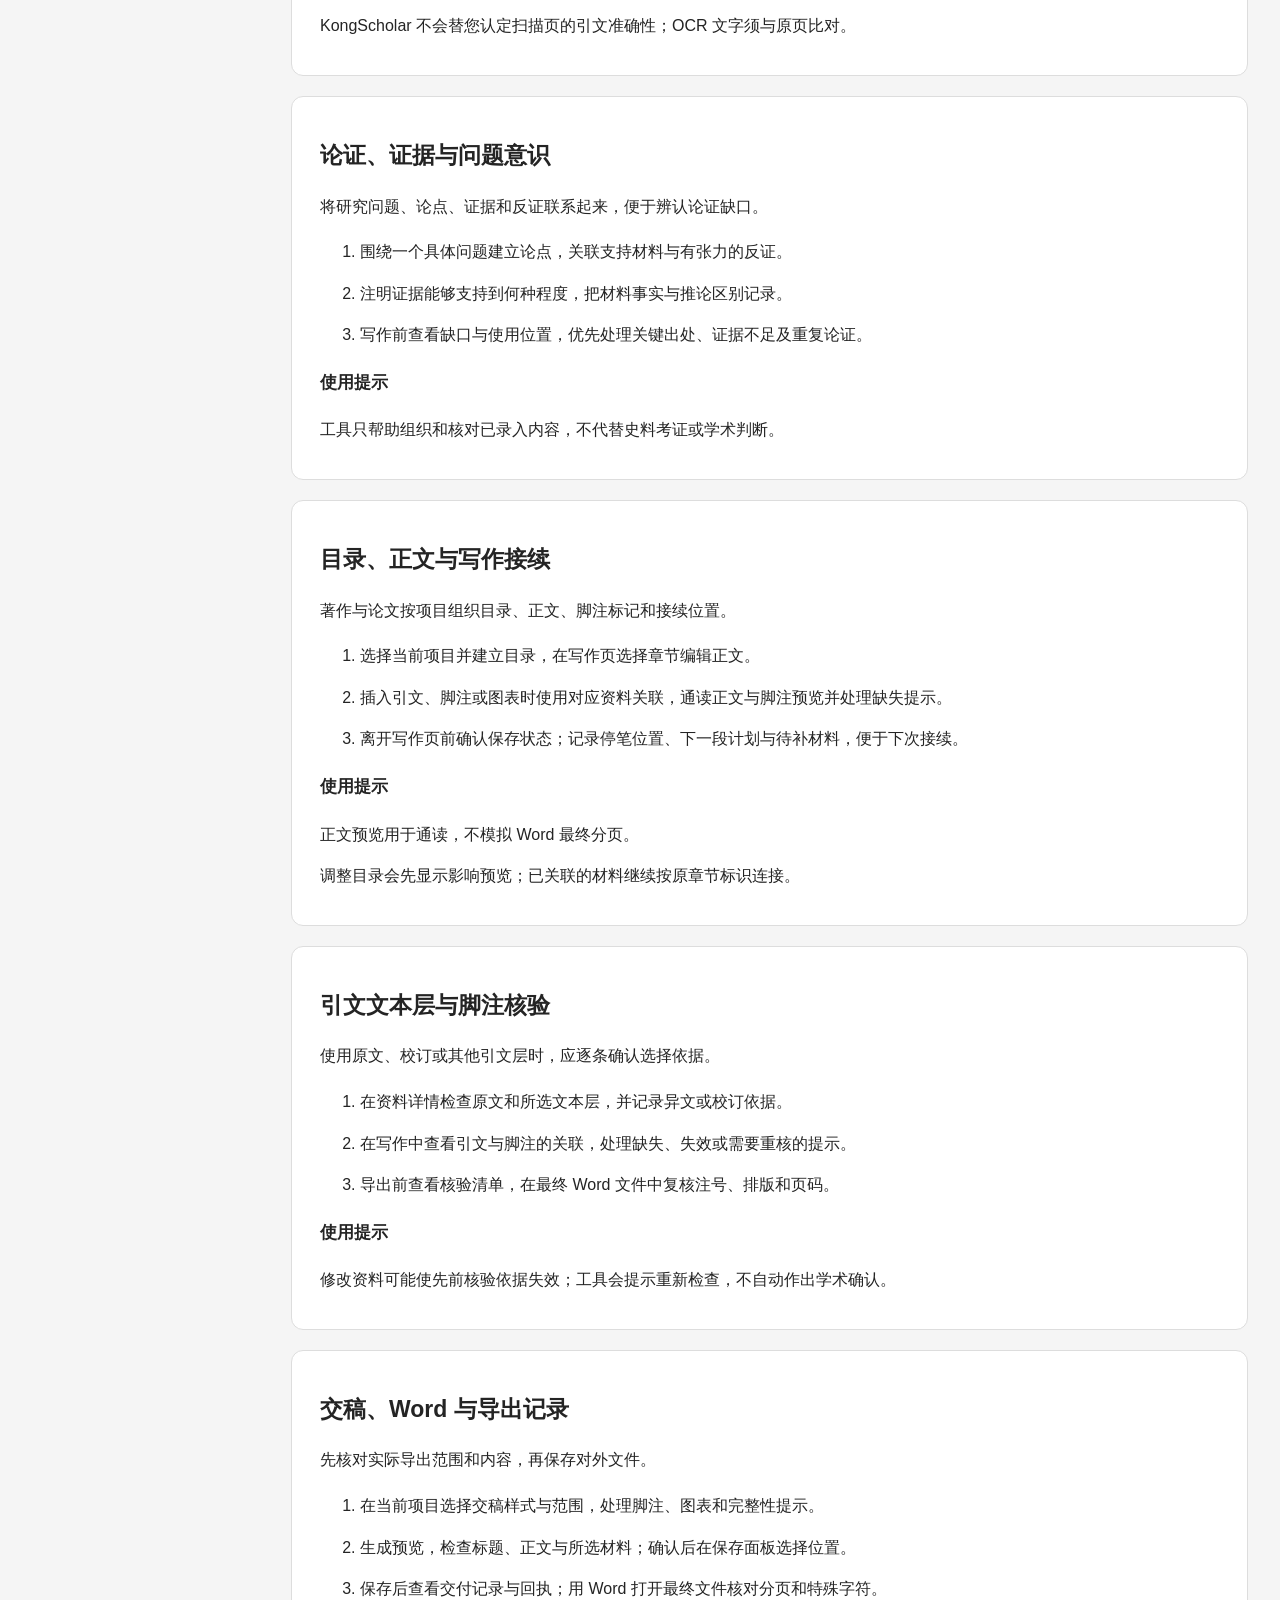
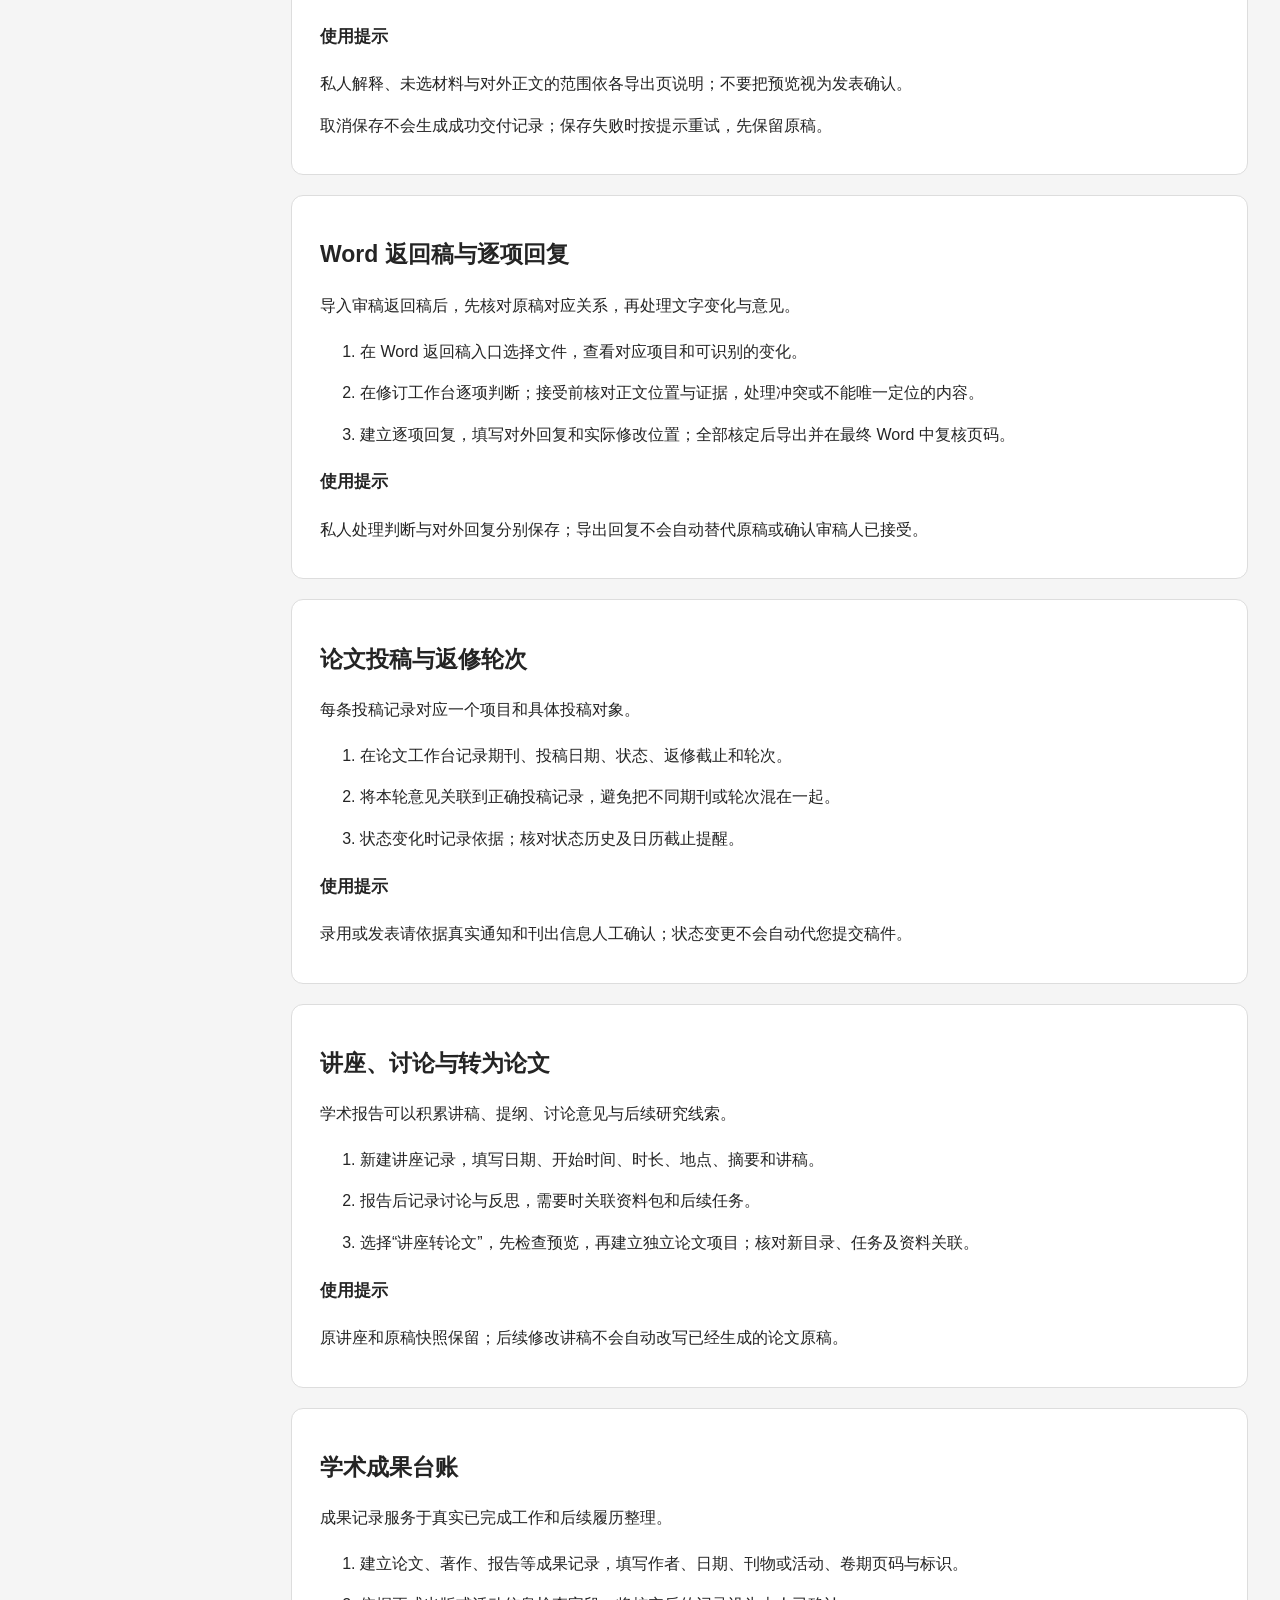
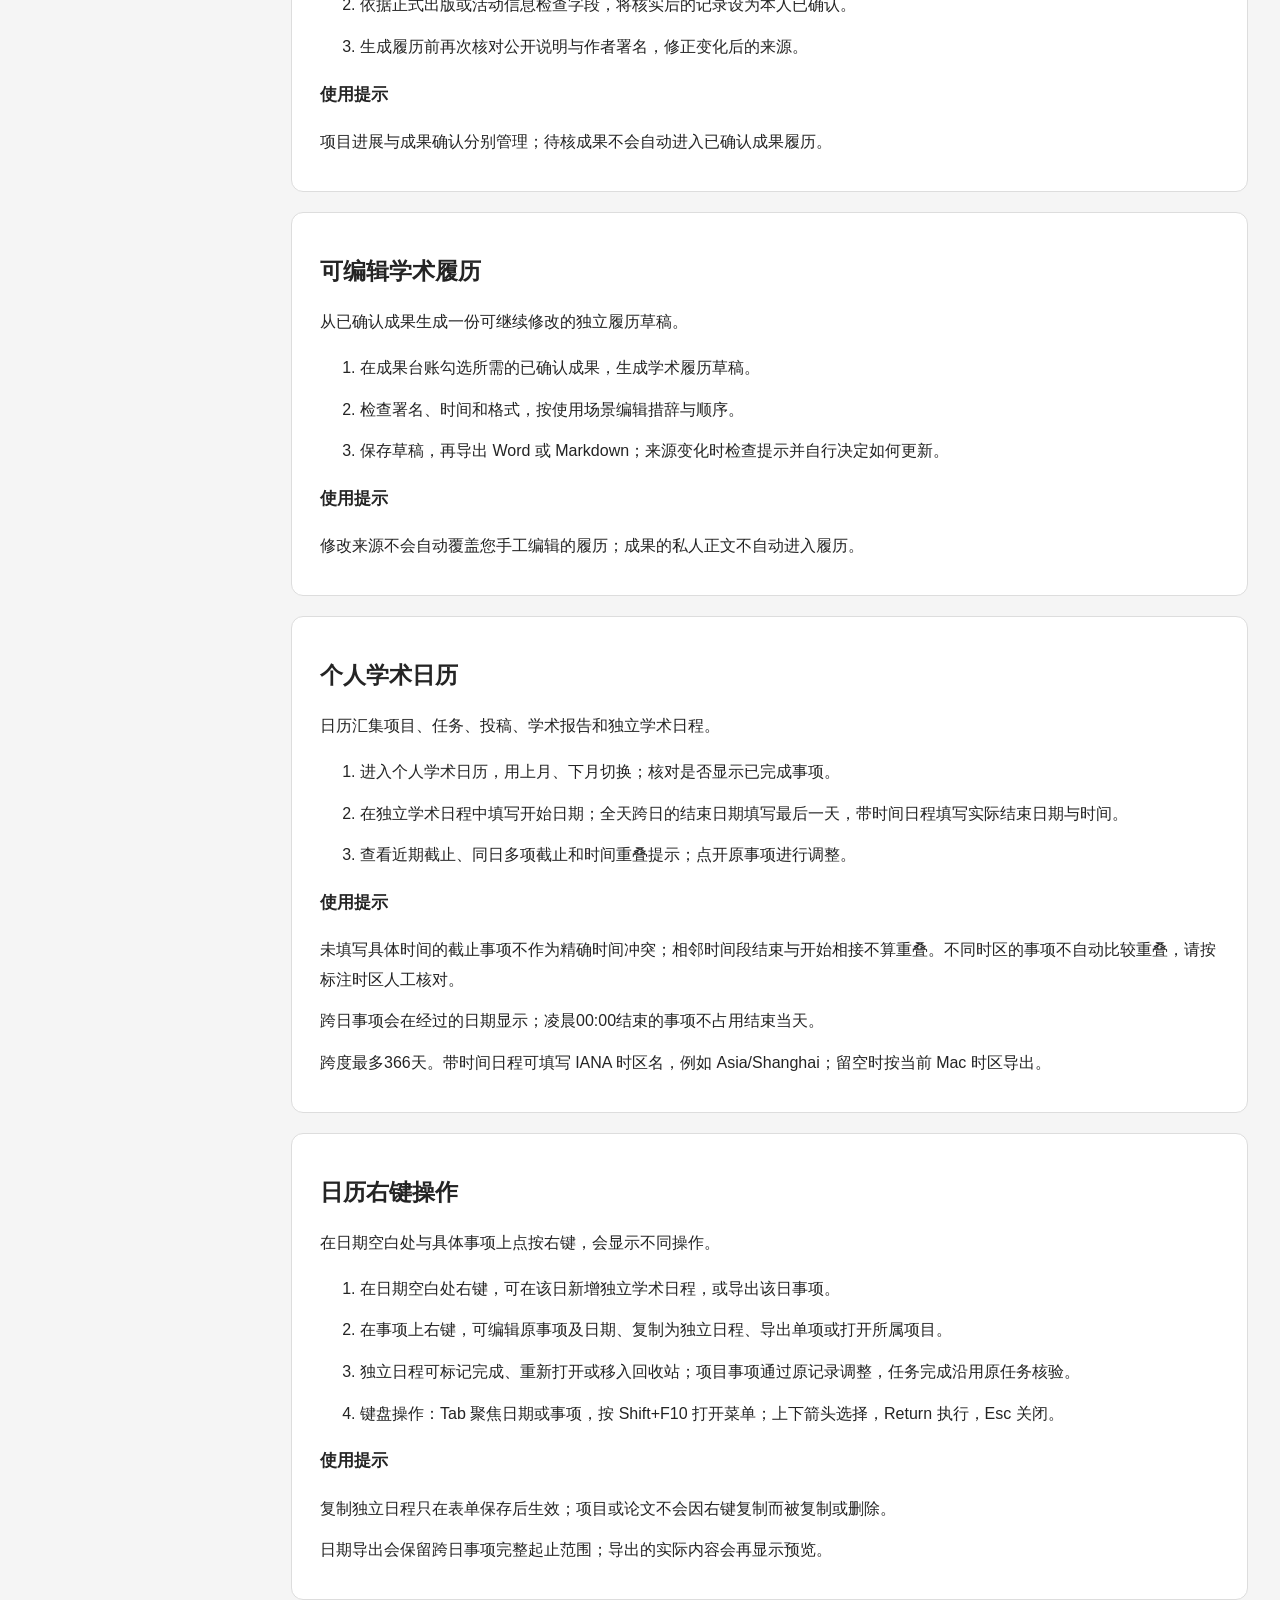
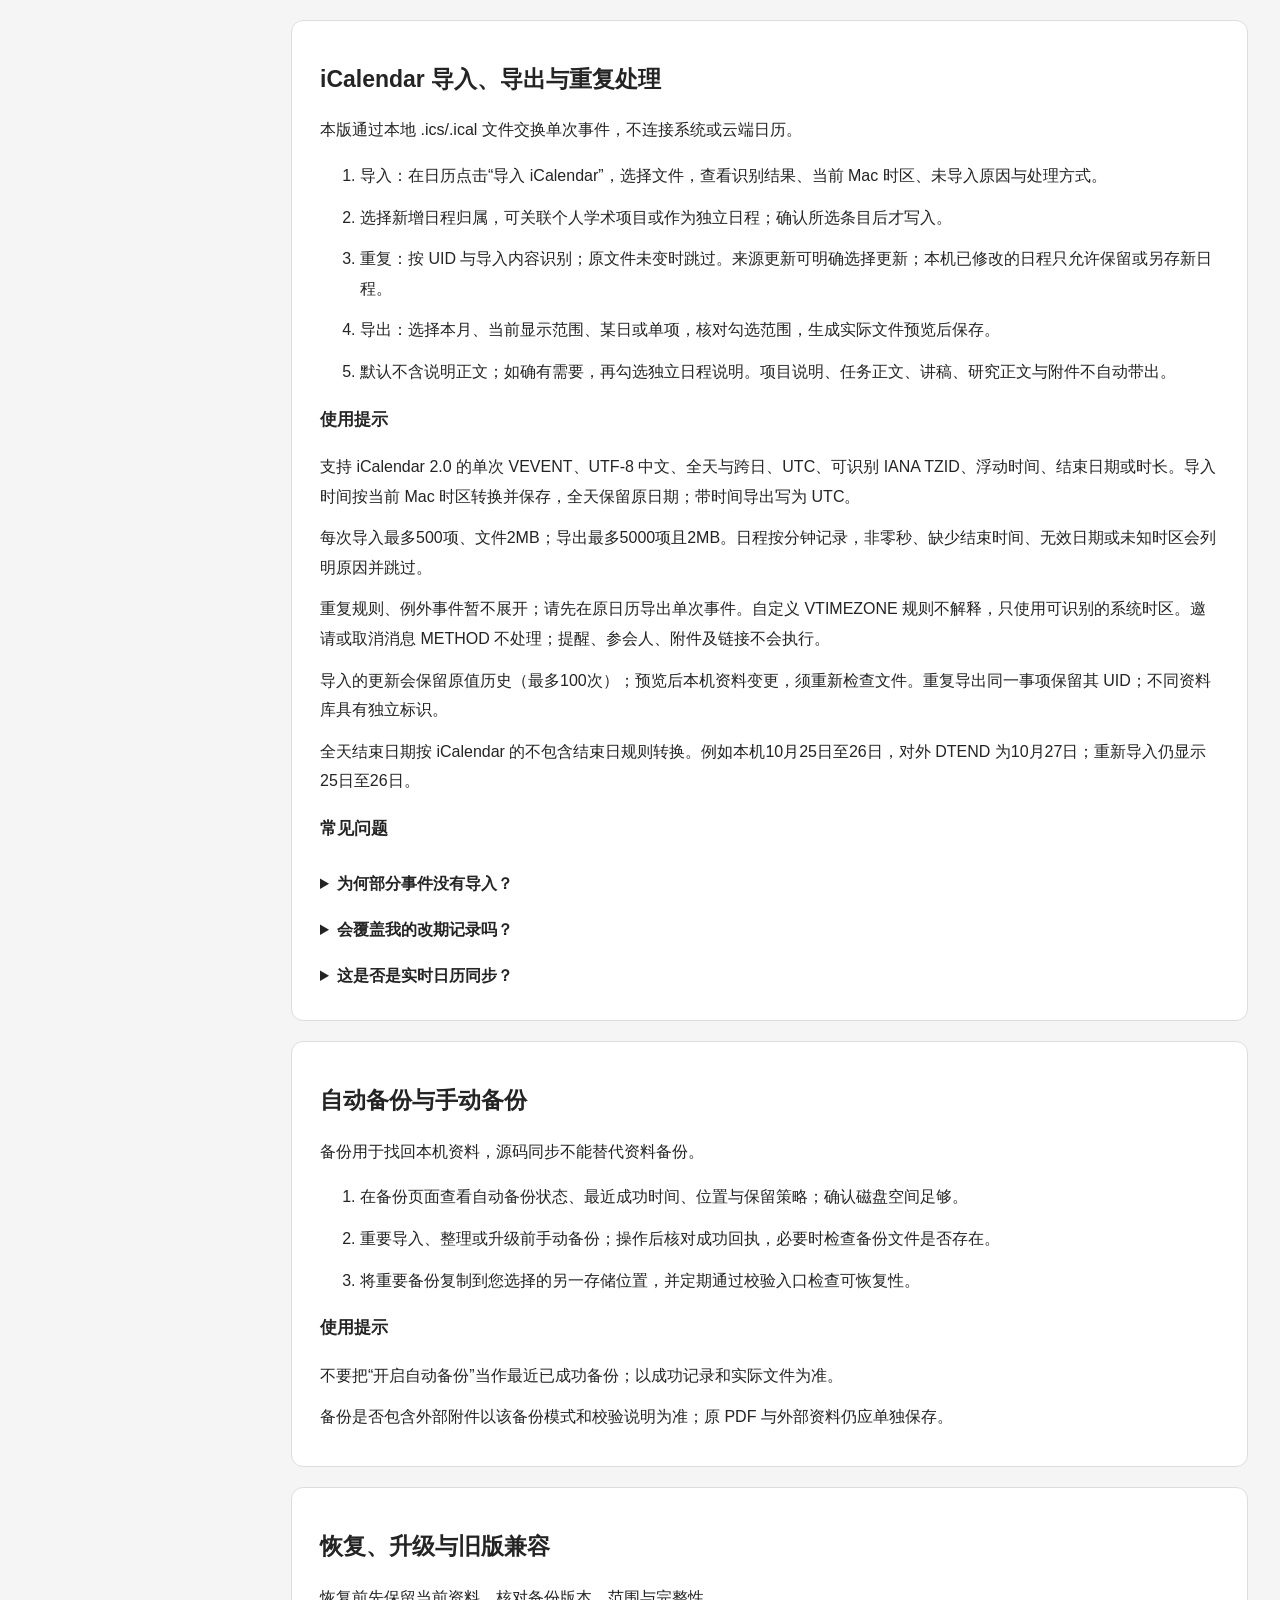
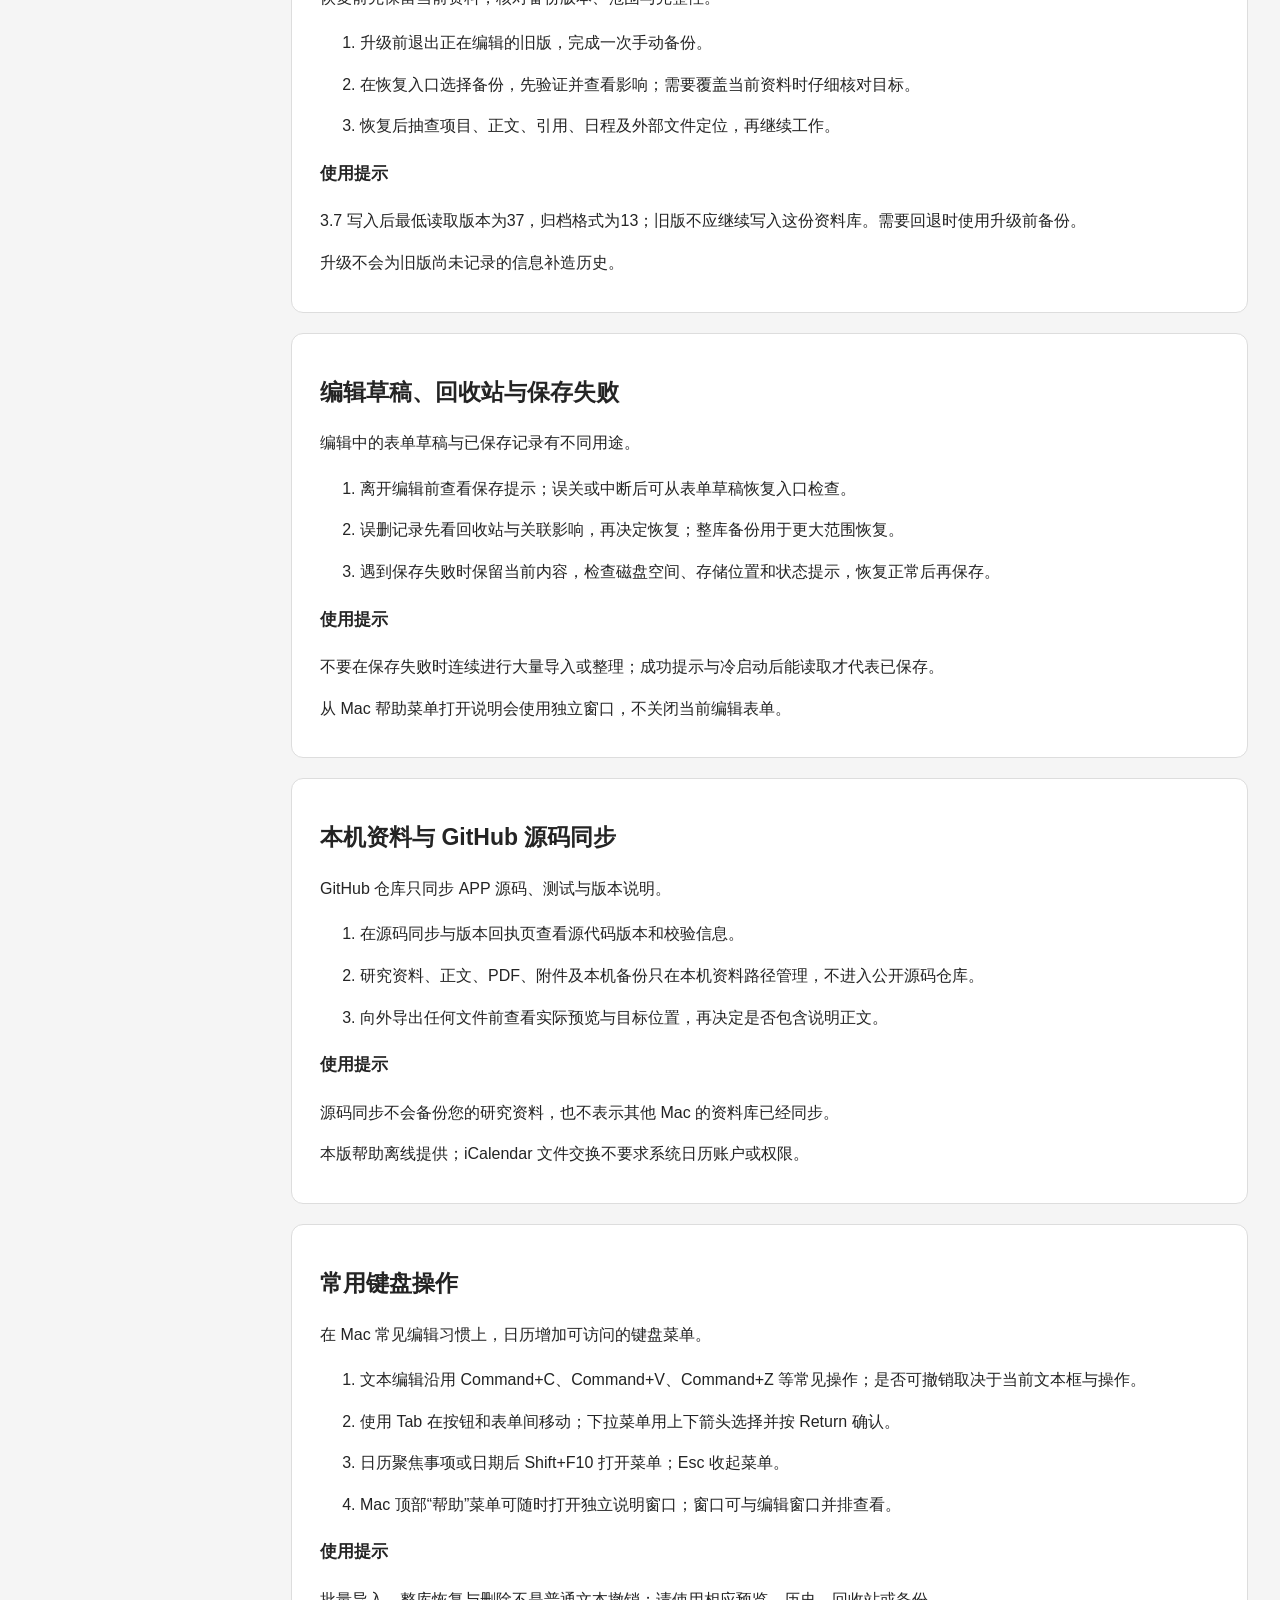
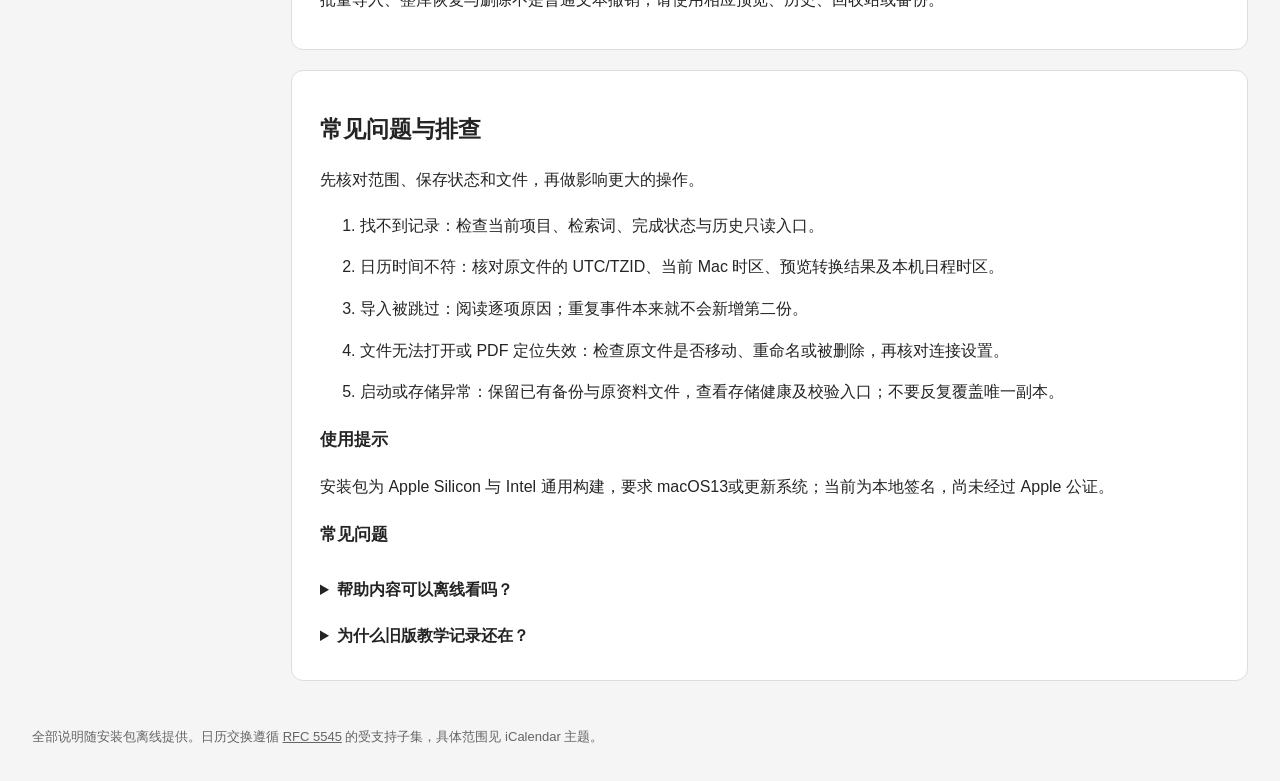
==== commit 159d7ec3: "Release KongScholar 3.7: calendar context actions, iCalendar exchange and detailed offline help" ====
--- a/Documentation/使用说明.html
+++ b/Documentation/使用说明.html
@@ -1,532 +1,5 @@
-<!doctype html><html lang="zh-CN"><meta charset="UTF-8"><title>KongScholar 使用说明</title><style>body{max-width:820px;margin:65px auto;padding:0 28px;font:16px/1.9 -apple-system,sans-serif;color:#202123;background:#ffffff}h1{font-family:Georgia,serif}code{background:#e8ece3;padding:3px 7px;overflow-wrap:anywhere}h2{margin-top:36px}</style><h1>KongScholar</h1><p>3.6.0 · 个人学术工作台 · macOS 13 或更新版本 · Apple 芯片 / Intel 通用版</p><h2>KongScholar 3.6 · 学术成果与研究接续</h2><pre style="white-space:pre-wrap;font:inherit"># KongScholar 3.6.0
-
-本版完成本轮8项建议，继续围绕个人著作、论文、讲座、学术成果与研究资料组织工作。教学和学生管理继续只作为历史内容保管。
-
-## 1. 按成果类型选择项目阶段
-
-编辑项目时，著作、论文、讲座、会议报告、审稿和学术活动分别提供阶段下拉选项；切换类型后更新可选阶段。原有自定义阶段可继续保留。阶段或类型修改时保留原阶段、原类型、调整时间与说明，最多300次。可填写“当前卡点”，与目标、下一步一起保存在项目中。选择阶段由您决定，不按字数自动判定完成。
-
-## 2. 多项目今日工作台
-
-项目卡片分别显示上次做到哪里、下一步、当前卡点及受阻任务数。可同时置顶两部著作、一篇论文等多个项目，置顶顺序按选择顺序保存，最多50项。接着研究会恢复该项目上次工作位置。今日安排继续跨项目汇总，保持原任务和日期，不自动移动未完成任务。
-
-## 3. 个人学术成果总览
-
-集中登记著作、论文和讲座与报告，保存作者、题名、出版或发表日期、出版社/刊物/报告场合、卷期、页码、标识与公开补充说明，可关联项目、冻结稿、交付文件及原讲座。已有完成项目和报告仅提示“可核对登记”，不会自动变成正式成果。设置“本人已确认”须有作者、日期及发表场合；私人备注与公开信息分开。最多5000项。
-
-## 4. 讲座转论文
-
-讲座入口增加“讲座转论文”。选择来源讲座并命名论文，先预览后确认创建。原讲稿进入独立论文的“讲座基础稿”，提纲进入项目说明，报告反思进入待判断同行意见，下一步进入研究任务；原讲座和原稿保持。选定材料包复制为论文选材，史料与PDF沿用相同编号并增加论文归属，避免复制PDF正文；原材料包及固定版本保持，不复制教师提示。所有变更一次保存，失败全部回滚。同一份未变预览重复确认只返回原论文，不重复创建；讲稿或选材变化后需重新预览。
-
-接续记录只读保存当时原讲稿、来源及选材依据；原讲座后续修改不覆盖该快照。来源依据最多4MB，全库最多2000次接续。此功能保留原文字并建立研究接续，不自动改写论点、补造脚注或产生研究结论。
-
-## 5. 论文投稿与返修集中台
-
-论文入口集中显示该论文的投稿、目标期刊、状态、返修轮次、日期、指定冻结稿和交付文件、同行意见、逐项回复及关联修订任务。投稿变更保留原记录历史，最多300次。意见可明确指定对应投稿；未指定的旧意见、Word导入意见保持原样，不自动猜测期刊或轮次。可按投稿筛选，意见不得关联另一项目的投稿。已有回复核验、Word修订与交付流程继续使用。本机登记不自动向期刊发送稿件。
-
-## 6. 个人学术日历
-
-汇总全部个人学术项目的截止日期、任务截止及安排、投稿或返修截止、讲座日期与手工日程，提供月历、事项清单及返回原记录编辑。报告可额外填写HH:MM开始时间和持续分钟；自由填写的时间说明不自动解析。手工日程可填写同日起止时间及待处理、已完成、已取消状态，最多5000项。明确时段重叠和同日多项截止分别提示，临近7日及逾期截止在工作台提醒。相邻但不相交的时段不报冲突。
-
-日历提醒在打开APP时显示，不写入系统或云端日历。支持同日时段，跨午夜事项请拆成两条；报告最长720分钟。月历每格先显示8项，其余在下方清单保留；重叠提示最多200对。已完成或取消的手工日程、报告及已结束的投稿默认不计入提醒，可勾选查看历史完成记录。
-
-## 7. 可编辑学术履历
-
-个人偏好可设置姓名/学术署名。从1—500项“本人已确认”成果生成履历，按著作、论文、讲座与报告分类，并按日期倒序整理。生成后在表单中编辑正文，核对再保存；未提交文字继续使用独立表单草稿保护。仅自动采用所选成果的公开字段，不带入私人备注、讲稿、研究札记或未确认成果。
-
-已保存履历可导出Word或Markdown，也可继续编辑。保留生成时的来源快照；成果信息后来变化会提示，原履历正文不被自动覆盖。更换选材请生成新的履历。全库最多300份，正文每份50万字符，来源快照每份1MB。导出前仍需本人核对学术署名、发表信息及正文。
-
-## 8. 工具入口与名称整理
-
-常用入口归入今日工作、著作、论文、讲座与学术报告、研究资料。所有工具按用途分组，统一旧投稿、今日接续、快速切换、旧迁移和源码同步入口；旧工作区链接仍能跳到新页面。操作面板不再提供教学记录创建，史料页移除旧研读课生成按钮；普通意见、迁移页面改用个人学术措辞。旧教学记录继续只读保留并随完整备份保存，不删除或改写历史类别。
-
-## 数据与交付
-
-最低读取版本36，拆分存储版本12。阶段历史、投稿历史、讲座接续快照和履历来源进入校验归档。首次写入前建立并核验3.6升级前备份；更新前请导出完整备份。旧版本不能写入新版资料目录；回退须使用升级前备份并另存升级后新增记录。
-
-自动本机备份、独立恢复验证、PDF及文稿目录中KongFolio 0.22系列（0.22.1桥接协议）继续使用。GitHub仅同步APP源码、合成测试与版本说明，研究资料、PDF、附件和本机备份不上传。
-
-macOS 13起，Apple芯片与Intel通用。本地临时签名，尚未取得Apple公证。
-</pre><h2>KongScholar 3.5 · 个人学术</h2><pre style="white-space:pre-wrap;font:inherit"># KongScholar 3.5.0
-
-KongScholar 是供本人使用的个人学术工作台，以著作、论文、讲座与学术报告、研究资料为基本内容。授课、备课、课表与学生管理退出日常工作范围。此定位取代旧版说明中的教学产品方向；下方历史版本说明只用于查阅旧行为。
-
-## 本版调整
-
-- 五个主入口为今日工作、著作、论文、讲座与学术报告、研究资料。保留紧凑图标导航、灰白配色和左下方自动备份状态。
-- 今日工作台跨项目汇总学术待办，显示正在推进的个人学术项目、近期报告及下一步准备事项。旧教学项目、备课任务与指导行动不进入今日安排、普通列表或全库检索。
-- 新增讲座与报告记录：形式、准备阶段、日期、时间与时长、会议或主办方、地点、摘要、提纲、讲稿、下一步和报告后反思。日期可稍后填写；须归属一个个人学术项目。最多2000条，讲稿每条最多50万字符，其他长文本各10万字符。
-- 可导出单份Markdown讲稿，包含题目、会议信息、摘要、提纲与讲稿。后续反思和下一步不随讲稿输出。暂不提供幻灯片编辑、会务安排或日历自动同步。
-- “学术材料包”支持专题证据包及学术报告资料包。选择原文、出处与PDF原页，预览后固定讨论版本并导出ZIP；不自动带出个人解释、反证或旧教师提示。容量和内容校验沿用3.4。
-- “学术交流后续行动”可直接登记具名讲座、会议或同行讨论，记录负责人、期限、结果和状态历史，并转为研究任务。
-- 新建项目及任务类型不再包含教学与学生指导。编辑项目仍用阶段下拉菜单，已有自定义阶段保留。
-- 个人偏好只显示研究方向、思考方式及写作路径；旧偏好字段保留，供完整备份兼容使用。
-
-## 历史内容与备份
-
-旧有教学、指导、课程材料及其固定版本按原类别只读保管，不删除或自动改成讲座。可从“个人工作区与所有工具”查找“历史内容保管”，展开查看原字段、导出完整备份，或重新导出旧材料固定版本。各类别页面最多展开前50条，长字段显示前1万字符；完整内容及全部记录在完整备份中保留。旧自定义工作区不丢失隐藏页面，编辑可见页面时仍保留历史设置。
-
-自动本机备份、备份恢复验证、PDF与文稿目录中KongFolio 0.22系列（0.22.1桥接协议）的联动继续使用。GitHub仅同步APP源码、合成测试与版本说明；研究资料、PDF、附件和本机备份不上传。
-
-最低读取版本35，拆分存储版本11。首次写入前由应用建立并核验3.5专用升级前备份。更新前请导出完整备份；旧版本不能继续写入新版资料目录。回退需使用升级前备份，并另存升级后新增内容。
-
-macOS 13或更新版本，Apple芯片与Intel通用。应用为本地临时签名，未做Apple公证。
-</pre><h2>历史版本说明</h2><p>下列教学相关说明仅记录旧版本行为；当前定位与入口以3.5说明为准。</p><h2>KongScholar 3.4</h2><pre style="white-space:pre-wrap;font:inherit"># KongScholar 3.4.0
-
-2026-10-25 · 第31次构建 · macOS13+ · Apple芯片 / Intel通用版
-
-本版完成此前24项建议的剩余第18、19、20、21、23、24项，连同3.0—3.3累计完成24项。以下说明为具体实现范围，不代表不受容量、文件格式或人工核验限制。
-
-## 选定材料与发放版本
-
-18. **限定证据包**：书稿/论文 → 专题与课程材料包。新建“专题证据包”，关联当前项目的章节或论点，填写对外主题与范围说明。逐条选择史料原文、出处、PDF物理页及对外提示；可只选原文或只选PDF。摘录须逐字出现于原文，不自动输出个人解释、反证判断或其他未选记录。生成预览会核对PDF当前内容指纹，并真正抽取指定页；确认后固定版本，再导出ZIP。ZIP仅包含Markdown说明、所选PDF页和文件校验清单，不包含完整研究库JSON或本机路径。
-19. **课程阅读包**：教学与指导 → 同一入口，新建“课程阅读包”，可关联课程周次。每条填写阅读名称、正整数顺序、阅读提示和讨论问题；使用上移/下移调整相邻条目。选材可组合共享史料和当前项目的多个PDF页段。切换材料包或项目后清空上一份的版本名称与临时预览，按用途选择默认范围，避免混用名称。
-20. **学生材料版本管理**：课程包选择学生版或教师版，填写如“第一课·学生阅读·第一版”的名称。教师提示只进入教师版；学生版不自动包含教师提示、史料私人判断或全库其他记录。讨论版亦不输出教师提示。确认保存的版本固定当时文字、出处与实际PDF页字节，后续材料变化仅提示当前选材变化，旧版本保持，可按旧内容重新导出。版本为只读快照；修改选材后另建新版本，不覆盖原发放版本。每次成功导出记录文件路径、内容指纹和时间；路径回执保存失败会提示，但已固定版本仍保留。
-
-PDF抽取移除注释层，不保留原文档的书签及整份文档属性；PDF页面自身已有的文字、图像和痕迹仍由使用者检查。说明中的对外字段须人工预览，不自动判断哪些由您主动填写的内容适合对外。
-
-每份包最多50条选材、合计200页PDF、32MB文件内容；单个原PDF或KongFolio容器64MB以内，页码最高2000且须在实际文件范围。Markdown说明上限2MB。全库最多500份材料包、5000条选材、2000个固定版本，每包最多300个版本，每个版本最多100次导出回执，完整研究库仍限256MB。固定PDF副本会占用本机资料空间。当前输出为Markdown与PDF组成的ZIP，不自动生成Word讲义或发送给学生。
-
-## 会后行动与下次接续
-
-21. **会谈行动追踪**：书稿、论文及教学与指导 → 会谈后续行动。从已有指导准备单登记，或直接填写普通学术讨论/会谈的名称和日期。记录负责人、期限、关联章节、具体行动与完成标准，状态为待办、进行中、受阻或已完成；受阻或完成必须填写实际原因/结果。更新保留旧状态、负责人、期限、内容及结果历史，每条最多100次；全库最多2000条。
-
-可将行动转为研究任务，重复点击关联同一任务，不重复建立。任务与行动分别核定完成状态，不因创建任务或任务完成而推定行动已完成。同一指导论文的未完成行动自动列于下次指导会谈准备单下方；普通讨论行动按项目在行动页集中接续。不会自动发消息、邀请参会或更新外部日历。
-
-## 附件迁移与备份恢复验证
-
-23. **扩大带附件迁移**：备份中心 → 带附件完整迁移。完整正式资料之外，可明确勾选指导原稿、索引PDF、关联KongFolio项目容器和已记录的交稿文件。先检查各文件内容身份与预计原始容量，再导出；缺失、内容不符或超限停止所选范围导出。同一内容按指纹去重。每次最多200个关联，单文件64MB，整包256MB（预留清单空间）。
-
-迁移包格式升级为2；恢复验证继续兼容旧格式1。独立恢复时，原始PDF、KongFolio、指导原稿和交稿路径重新关联到演练目录中的副本，内容身份保持。未选外部附件保留旧路径并计入未收入数量，不声称迁移完成；未支持或超出容量的外部文件须另行保存。KongFolio有PDF指纹时核对文档编号及PDF内容；无指纹的旧关联仅核对文档编号，再固定本次容器字节，不推造历史指纹。
-24. **备份可验证性**：今日工作 → 备份恢复验证，亦可从备份中心进入。选择完整JSON、工作备份、新旧迁移包或本机快照，再选择验证位置；始终新建独立目录，当前研究库保持。原生存储保存后读回并比较完整资料，核对迁移包内附件内容及固定材料文件，记录各类数量、章节正文指纹、脚注数量、所带与未带外部附件数、工作备份草稿数。随后执行界面结构校验并显示缺失关联数量。恢复目录中保存完整JSON、独立资料库及“恢复验证报告.json”。
-
-验证只证明所收入文件可读取、内容可比对和结构可检查，不代替历史判断、逐字引注校对或外部附件人工核查。普通JSON/快照不自动携带外部PDF；工作备份沿用已有表单草稿范围，独立写作窗口未提交草稿及待补记导出回执仍须先保存、补记或另行保留整个资料目录。未采用OCR候选仍仅在当前会话。恢复验证不会自动替换当前库或把草稿导入当前库。
-
-## 保存与发布
-
-最低读取版本34，拆分存储版本10。首次写入前建立并核验3.4专用完整升级备份；3.3及更早版不能继续写入新版资料目录。更新前请主动导出完整备份；回退须使用升级前备份并另存升级后新增内容。新材料版本及会后行动历史进入受校验归档与正式资料备份。
-
-研究、书稿、学生资料、PDF、图像、附件、草稿、材料包和备份仅保存在本机。GitHub只同步APP源码、合成测试及版本说明。未修改KongFolio，继续联动文稿目录中的0.22系列；本版兼容文档编号大小写表示，不改变文档身份。
-
-97项Swift测试、27组JavaScript测试通过，覆盖选页及PDF注释排除、固定字节不受原件变化影响、学生/教师分离、历史版本与陈旧预览保护、阅读顺序、行动历史与任务去重、迁移去重及四类关联重连、内容篡改/多余归档成员拒绝、旧备份兼容、独立恢复读回及存储版本10往返。Mac隔离合成库完成学生阅读包、专题证据包、会后任务与下次接续、含两版PDF的迁移及独立恢复；选页PDF已渲染检查。正式研究库未打开。
-
-具体安装包和源码同步结果见本版验证说明及回执。本机未找到有效Developer ID证书，仍采用本机临时签名，尚未Apple公证。
-</pre><h2>历史版本 KongScholar 3.3</h2><pre style="white-space:pre-wrap;font:inherit"># KongScholar 3.3.0
-
-2026-10-25 · 第30次构建 · macOS13+ · Apple芯片 / Intel通用版
-
-本版完成用户追加的四项界面与备份改动；此前24项建议仍累计完成18项，尚余第18、19、20、21、23、24项。
-
-1. **个人学术工作台**：左侧KongScholar下方统一显示“个人学术工作台”，下一行明确当前项目。窗口页面标题及关于说明同步更新。
-2. **更紧凑的左侧菜单**：五个主要入口加入灰色线条图标，当前区域的常用工具直接列在左侧，减少原来右侧横排工具占用。菜单采用较小行距、当前页底色和区域分隔，工具较多时只滚动菜单，左下备份区保持可见。“今日工作”增加学术项目入口，个人工作区及全部工具搜索继续保留。配色继续使用中性灰白，并按系统深浅外观切换。
-3. **明显可用的自动备份**：在原有定时快照上增加左下常驻状态、最近快照时间、立即备份、设置与恢复。原生状态接口只读取文件元信息，避免为显示状态反复组装整个资料库；约每分钟刷新。新资料库、未设间隔的旧资料默认15分钟；已有15/30/60/120分钟选择原样保留。首次保存后也会检查并建立快照，运行期间约每分钟检查是否到期；退出前继续检查。无变化内容跳过重复自动快照，手动和升级前快照保留。立即备份先保存正文和正式资料，再建立并校验快照；保存失败则停止备份请求，备份异常在左侧显示。自动快照仍可选择保留30/60/120份，不在退出APP或关机后后台运行。
-4. **当前阶段下拉选择**：编辑学术项目时，可选择待规划、选题构思、资料搜集、史料研读、提纲设计、初稿写作、修改完善、送审投稿、出版准备、备课准备、教学实施、指导进行、审稿进行、报告准备、已完成、暂缓。以前手填的其他阶段自动作为当前选项保留，不因打开编辑而被替换；切换阶段不自动修改正文、项目类型或任务状态。
-
-## 本机保存与备份范围
-
-沿用最低读取版本32 / 拆分存储版本9，不新增研究资料格式；本版首次写入前继续建立并核验3.3专用升级前完整备份。更新前请主动导出完整备份。普通快照保存正式资料，已提交到章节的正文进入快照；独立窗口未提交草稿、独立导出待补记回执及未采用的OCR候选仍有各自范围。迁移前先保存草稿、补记回执，必要时保留整个本机资料目录。
-
-研究、稿件、学生资料、PDF、图像、附件和备份只在本机。GitHub仅同步APP源码、合成测试与版本说明。未改动KongFolio，联动目标仍是文稿目录中的0.22系列。
-
-## 验证
-
-89项Swift测试、26组JavaScript测试通过。新增检查确认默认15分钟的到期边界、既有60分钟选择保留、旧快照独立可读、旧阶段名称安全保留、状态异常提示及保存失败时不发起备份。
-
-Mac隔离合成库实际检查左侧标题和图标、长书稿菜单的独立滚动、旧自定义阶段下拉保留和切换保存、自动快照与立即备份、间隔改为30分钟后状态更新，以及退出重新打开后的记录保留。正式研究库未打开。发布文件及源码回读结果见本版验证说明和同步回执。
-
-未找到有效Developer ID证书，安装包使用本机临时签名，尚未Apple公证。
-</pre><h2>历史版本 KongScholar 3.2</h2><pre style="white-space:pre-wrap;font:inherit"># KongScholar 3.2.0
-
-2026-10-25 · 第29次构建 · macOS13+ · Apple芯片 / Intel通用版
-
-继续实现新一轮24项建议的第12—17项，连同3.0、3.1累计完成18项。剩余第18、19、20、21、23、24项继续列为后续计划。
-
-## 返回稿与逐项回复
-
-12. **Word文字修订接续**：书稿/论文 → Word文字修订接续。读取本机DOCX正文段落中可辨认的插入、删除、作者及时间，分别显示该段局部修改前后文字。确认稿次、勾选修订并人工选择章节后，接入同行意见收件簿，仍为待判断、待处理；重复读取同一文件同一修订不重复建立记录。读取和接入均不改写Word或章节正文。传统/新式批注沿用原入口，亦可转入当前返回稿的文字修订页。
-
-仅支持主文档段落中的文字增删。移动、表格内修订、格式与段落标记变化、绘图/文本框等单列未接续提示，不声称还原完整修订前后文件。含脚注或域等复杂内容的修订另提示须回Word核对。XML上限12MB、2000条文字修订、20000个段落、嵌套256层；重复的上下文总量另限12MB，超限拒绝而不截断导入。异常XML及DTD/实体声明拒绝读取。实现依据Microsoft的[插入文字定义](https://learn.microsoft.com/en-us/dotnet/api/documentformat.openxml.wordprocessing.insertedrun)及[各类修订说明](https://learn.microsoft.com/en-us/office/open-xml/word/how-to-accept-all-revisions-in-a-word-processing-document)。
-
-13. **审稿逐项回复材料**：同名页面逐项选择原意见，填写对外回复、接受/部分接受/暂缓/不采纳、修改章节、唯一原文片段、位置说明及采用证据。接受或部分接受并标为已核时，原文片段须能唯一定位于当前正文。原意见、正文或证据后改后提示重新核验；全部已登记回复核定后，才能导出当前项目的Word/Markdown回复材料。材料固定当时原意见、对外回复、修改片段及所选证据的出处摘要，不自动带出内部判断、反证分析或处理理由，也不会自动改变原意见的回应状态。作者须自行检查对外回复中主动填写的内容。导出沿用交稿记录与待补记回执保护；未登记回复的其他意见不自动纳入。全库最多2000条回复，每条最多100次历史，对外回复50000字以内。
-
-## 写作、识读与版本核对
-
-14. **正文与脚注即时预览**：章节写作台 → 显示正文与脚注预览。编辑正文后约0.18秒更新，按首次出现顺序排列本章脚注，重复标记沿用注号，缺失脚注明示；切换预览不改正文。预览上限80000字符、200条不同脚注，每条出处显示最多2000字符，超限明确提示，实际编辑与导出不因此截断。图表暂显示正文标记，不模拟Word分页与最终页下注布局。
-
-15. **个人识读词表与候选**：资料 → 个人识读词表与候选。按项目登记人名、刊名、旧称、常见误识和核定依据；可在现有文字中查找登记的误识字串，或明确点击后将该项目词表用于一次本机影像识读。新识读结果单独展示，填写采用依据后才写入校订稿，标为待校并保留原始OCR与修改前后历史；史料原文和原图保持。未采用候选仅在当前会话中暂存。词表识读会启用系统语言校正，可能改变旧字词，不能据此视为逐字校准；旧的无词表识读路径保持。此选择依据Apple说明：[customWords在关闭语言校正时不生效](https://developer.apple.com/documentation/vision/vnrecognizetextrequest/customwords)。全库最多500词、每词80字符、总UTF-8文本32KB；查找最多500处，每次展示100处。
-
-16. **跨版本页码对应**：资料 → 跨版本页码对应。选择同一项目的两个不同PDF，逐行填写“左物理页 | 右物理页”和核定依据，可登记一页对应多页。按登记的页对分别打开两版原页；没有登记的页面不推算、不插值。对应表固定两个PDF的内容指纹，重建或更换PDF后旧表保留并停止沿用，应另建新表。全库最多500表，每表最多2000组页对，物理页上限2000且须在实际文件范围内。PDF文件仍需自行保留；普通JSON只包含关联与对应表。
-
-17. **逐条引文文本层选择**：书稿/论文 → 逐条引文文本层选择。针对单条脚注分别选择原文、标点整理、通行字或个人释读，填写采用依据；引用须出现在所选文本层，整理层另须已有史料整理依据。新引文可以连同摘录插入正文；既有引文换层只更新该脚注的快照，正文引用文字须自行修改。史料的默认引用层不随单条选择改变。当前所选层后改会提示复核，修改默认层或未选层不误报。逐条选择与史料快照进入交稿历史，整稿冻结版保持冻结时的脚注选择，不借用后来的当前脚注。首次插入仍待逐字核对，人工勾选后才标为已核。
-
-## 保存与迁移
-
-- 最低读取版本32、拆分存储版本9。首次写入前建立并核验3.2专用完整升级备份。3.1及更早版不能继续写入本版资料；回退须使用升级前备份，并另行保留升级后新增内容。更新前请主动导出完整备份。
-- 新回复、识读词和页码对应记录进入受校验存储及正式资料备份。完整库上限仍为256MB。独立窗口未提交草稿、独立导出回执及未采用识读候选等仍有各自边界；迁移前先正式保存草稿、补记回执，必要时保留整个本机资料目录，勿只复制索引文件。
-- 研究资料、书稿、学生资料、PDF、影像、附件、草稿与备份只留本机。GitHub只允许APP源码、合成测试与版本说明。未修改KongFolio，目标继续为文稿目录中的0.22系列，精确联动使用0.22.1。
-
-## 验证与发布
-
-88项Swift测试、25组JavaScript测试通过，覆盖文字修订与复杂类型提示、命名空间/异常XML/容量拒绝、词表边界、逐项回复私有字段排除及过期核验、逐条文本层与冻结快照、识读候选历史、页码固定对应、预览安全转义和存储版本9往返。
-
-使用独立合成资料库完成Mac操作验收：文字增删接入后保留待处理状态和稿次，现代字引文独立插入，写作预览随输入更新，逐项回复真实Word输出，Vision词表识读及待校历史保存，以及两版本PDF分别打开物理第1/2页。退出重新打开后新记录仍可读取，升级备份与初始合成库逐字节相同；正式研究库未打开。实际Word排版及最终发布状态见本版验证说明和回执。
-
-安装包使用本机临时签名；未找到有效Developer ID证书，因此未完成Apple公证。源码远端发布是否成功以本版回执中的远端回读核验结果为准。
-
-## 后续6项
-
-第18项限定证据包；第19项课程阅读包；第20项学生版材料版本；第21项会谈行动追踪；第23项扩大附件迁移；第24项备份可验证性深化。
-</pre><h2>历史版本 KongScholar 3.1</h2><pre style="white-space:pre-wrap;font:inherit"># KongScholar 3.1.0
-
-2026-10-25 · 第28次构建 · macOS13+ · Apple芯片 / Intel通用版
-
-本版继续实现新一轮24项建议的第2、6、8、9、10、11项，累计完成12项。其余12项保留为后续计划，不列作本版已实现功能。
-
-## 研究现场与独立窗口
-
-2. **研究现场组合**：今日工作 → 研究现场组合。将一个项目的研究问题、论证卡、章节、资料和一份PDF的物理页码保存为具名组合，另记继续解决的问题。可更新为该项目最近保存的正文光标与PDF位置；重开时先切换项目并恢复章节，再独立打开指定PDF页。正文位置依未改写段落编号恢复，原段落改写后回到章节开头并提示重新记录；PDF内容指纹变化或关联缺失时停止自动恢复，要求人工核对。它引用当前材料，不是整套材料的历史冻结。
-6. **独立阅读和写作窗口**：书稿 → 独立写作窗口与草稿，写作台亦有“独立窗口继续本章”。每章一个独立正文窗口，最多同时20个；主窗口可继续阅读或处理其他章节。原文摘录、出处与个人解释可从研究现场独立查看，只读快照须重新打开才能看到后续修改；PDF沿用独立原页窗口。独立写作约0.6秒写入本机草稿，点击“保存到章节”后才成为正式稿；保存期间暂停输入，主稿或脚注后来改变时拒绝覆盖并保留双方文字，可另存窗口文字核对。关闭可保留草稿，重开后从草稿列表恢复；退出APP会尝试逐窗保存，发生冲突会阻止退出。
-
-独立窗口是纯正文编辑，脚注与图表的文字标记会保留，脚注编辑仍在主窗口完成。普通章节版本恢复正文标记；需要固定当时图像和表格时，应建立整稿冻结版。
-
-## 实际 Word 插图和表格
-
-8. **Word真实插图**：书稿/论文 → 正文插图与学术表格。先在图表目录登记图像原件、图号、独立的实际导出图注、来源说明与宽度，再向所选章节插入单独一行的图像标记。Word导出替换为嵌入PNG、图题、图注和来源，内部放置计划不输出；缺失原件、无来源、尺寸不合法或跨项目标记会停止导出。真实文件检查显示实际嵌入数量。新整稿冻结版固定当时图像字节及图注，后改图像不回写旧冻结稿；旧冻结稿缺少自己图像快照时拒绝借用当前图像。
-9. **可编辑学术表格**：同页建立表格，填写项目、独立表号、表头和数据、表注与来源。使用Tab分列、换行分行，输入区可直接按Tab。Word生成原生可编辑单元格，浅灰表头、细边框、跨页重复表头；短表尽量整组排版，较长表可跨页，末行与说明相接。表格最多100行含表头、12列，每格5000字以内，须各行列数一致；原生导出另限制总文本2MB。没有合并单元格、公式计算或自动图表编号。
-
-插入位置使用最近保存的正文光标，未记录时放到章末；标记须保持单独一行，移动标记即可调整输出位置。PNG单张最多8MB、6000×6000像素，宽2—16厘米且须放入当前页边距，高不超过22厘米；整份导出最多100处图表、图像合计64MB、Word总量256MB。正文、脚注、图表及实际导出快照继续进入交稿记录与独立回执保护。Quick Look仍可能省略页下注和分页，最终版须保存后人工核对。
-
-## 书稿索引与返回批注
-
-10. **人物与概念索引**：书稿 → 书稿索引工作台。登记人物、刊物、机构、概念等规范词及别称，逐处检查正文中的字面匹配，可排除误匹配并导出位置清单。人工确认当前候选和排除位置后才向Word写出XE标记和INDEX域；正文、段落顺序、章名或词表改变后必须复核，或暂停该词输出。候选每页50处、每章最多5000处，达到上限拒绝确认/导出；重叠位置采用较长词，仍须人工拆分词表核对。当前只扫描正文段落，脚注、图注、表格内容及附录不自动建立索引。APP不计算最终索引页码，请在Word中更新索引域；排版软件对域的支持可能不同。
-11. **新式Word批注与回复**：沿用Word返回稿读取入口，在传统批注正文基础上读取回复父子关系、线程起点、Word解决标记、稳定编号及扩展时间，并显示各部分是否可读。回复继承所属意见的正文锚点；缺失父批注时提示，不推造关系。接入前仍须确认稿次/关联范围并勾选意见；Word“已解决”不会自动把作者回应状态改为完成。缺少扩展信息时继续显示可读取的传统正文，并标明边界；目前不读取修订痕迹、附件、提及通知或云端会话，也不回写Word。文件上限64MB，最多2000条批注；异常XML、循环关系等会拒绝读取。
-
-批注实现依据Microsoft公开格式说明：[回复关系与解决标记](https://learn.microsoft.com/en-us/openspecs/office_standards/ms-docx/9660dacc-2ceb-4352-87d2-42ba1184f522)、[稳定编号](https://learn.microsoft.com/en-us/openspecs/office_standards/ms-docx/9c360cd7-653f-4d82-82be-7bda2488c0c1)、[扩展时间](https://learn.microsoft.com/en-us/openspecs/office_standards/ms-docx/a7b57225-42e5-43e7-8d98-d90eabf3ca25)。不同Word文件提供的信息可能不同。
-
-## 本机保存与升级
-
-- 最低读取版本31，拆分存储版本8。首次写入前建立并核验3.1专用升级前完整备份；3.0及更早版不能继续写入此资料目录。回退须使用升级前备份，并另行保留新增记录和独立草稿。更新前也请主动导出完整备份。
-- 三类新记录各最多500条。新字段、图表快照和索引核验依据纳入受校验归档；完整JSON与已有工作备份组装正式研究资料，完整库仍上限256MB。
-- 独立窗口未提交草稿在本机资料目录`window-drafts31`，最多50份、总量96MB，单份正文8MB；普通JSON和现有工作备份不包含这些独立草稿。迁移前先保存到章节、另存文字，或保留整个资料目录。已有表单独立草稿、导出待核回执及预览副本仍保留各自边界，不能只复制索引文件代替完整备份。
-- 研究、稿件、学生资料、PDF、影像、附件、独立草稿与备份只留本机。GitHub仅允许源码、合成测试与版本说明。未修改KongFolio，联动目标继续为文稿目录中的0.22系列。
-
-## 验证与发布
-
-81项Swift测试、24组JavaScript测试通过，覆盖真实PNG嵌入、原生表格、脚注与索引域、异常图像和定位拒绝、冻结图像不受当前原件变更影响、回复关系/稳定编号/时间/解决标记、缺失父批注提示、损坏与循环XML拒绝、独立草稿损坏保护、主稿冲突和失败回滚、索引排除/陈旧拒绝及存储版本8往返。
-
-Mac隔离合成库验证研究现场恢复至指定PDF页、原文独立查看、独立写作保存、保留草稿后退出重开恢复、主稿后改时拒绝旧窗口覆盖，以及表格Tab录入与索引人工核验。实际导出Word与检查载荷指纹一致，交稿历史固定两项图表快照并清理已补记回执；6页导出稿、6页合成返回稿和3页核心样稿均使用本机中文字体逐页检查，图像、短表整组、脚注、中文和索引提示正常。返回稿两条批注及回复关系、Word解决标记、稳定编号和稿次关联正式保存，作者回应仍为待处理。专用升级备份与初始合成库逐字节相同，正式研究库未打开。其余具体结果见随包的本版验证说明。
-
-本机无有效Developer ID证书，安装包使用临时本机签名，未通过Apple公证。GitHub连接仍返回传输错误，本机发布工具未登录，远端源码同步未完成；本版保留源码包及未完成回执，不标示同步成功。
-
-## 后续12项
-
-第12项修订痕迹；第13项审稿回复材料深化；第14项写作中脚注效果；第15项识读词表；第16项跨版本页码对应；第17项逐处引文文本层选择；第18项限定证据包；第19项课程阅读包；第20项学生版材料版本；第21项会谈行动追踪；第23项扩大附件迁移；第24项备份可验证性深化。
-</pre><h2>历史版本 KongScholar 3.0</h2><pre style="white-space:pre-wrap;font:inherit"># KongScholar 3.0.0
-
-2026-10-25 · 第27次构建 · macOS13+ · Apple芯片 / Intel通用版
-
-本版完成新一轮24项建议的首批6项：第1、3、4、5、7、22项。其余18项保留为后续计划，未在本版实现。
-
-## 日常入口与跨项目待核
-
-1. **日常入口精简**：左侧集中为今日工作、书稿、论文、资料、教学与指导，上方显示对应常用操作。既有个人工作区、所有工具搜索、自定义设置继续保留；项目选择与工作区切换相互独立。页面不会自动改变项目类型。
-3. **跨项目待核清单**：今日工作 → 跨项目待核清单。汇总已有正文/脚注检查、失效正文关联、未回应意见、反证处理、来源变更、缺失关联、逾期任务与变动后的交稿核验。清单自己的项目筛选独立于上方当前项目，可同时查看两部书稿和论文；打开其他项目的处理位置时先切换到对应项目。按已填写任务/项目截止日期排序，每页50项，同一检查键去重。不同性质的问题可分别出现；并非对全部正文进行语义审查。
-
-## 段落关联与修复
-
-4. **稳定段落编号**：在保存当前章节时，为按空行分隔的段落建立本机编号。唯一且文字完全不变的段落，在同章移动或前后新增段落时保留编号。正文未变时保留既有编号。改写、拆分、合并、重复段落在修改后取得新编号，不凭相似度自动认定身份。每章最多20000段，超出时阻止保存并保留修改。旧资料不会只因打开而批量改写，第一次保存时建立编号。
-5. **正文关联修复**：书稿 → 正文关联与修复。检查书签、段落作用、问题回应、反证处理、图表位置及带正文锚点的返回批注。显示原文字、原段落编号及当前正文候选，可按文字查找，每次最多30个候选。即使锚点短句还在，原段落上下文改写也会列为待核；书签和段落作用定位同时提示复核。候选只按文字重合排列，不能证明含义或论证相同。确认的新原文必须在本章唯一出现，填写理由后保存旧位置、新位置和时间；每记录最多100次历史。预览后正文或记录变化会拒绝保存，失败保留当前输入。跨段锚点仍可按唯一原文定位，但不绑定单段编号。更换章节须编辑原记录；不会改写冻结稿、交稿快照或自动确认反证依据变化。
-
-## 实际交稿与记录恢复
-
-7. **实际交稿文件检查**：书稿/论文 → 实际交稿文件检查。按当前项目已保存的引注和排版方案生成真实Word，检查生成的OOXML中实际写出的正文、作者、摘要、关键词、参考文献、附录、脚注及缺失脚注标记，显示文件指纹。作者填写但未启用扉页时明确显示未输出。可以打开系统Quick Look预览这份生成文件，再保存同一预览载荷；相关资料变化后须重新生成。Quick Look可能省略页下注和分页，仅供快速查看；完整排版须保存后用文字处理软件核对。其可用性及最终分页依本机系统、字体及接收方软件而定。图像嵌入、可编辑表格和图表自动编号尚未实现；图表目录不能视为已放入正文。检查结果不自动代替人工材料核验，也不证明引注内容准确。
-22. **跨次恢复交稿记录**：所有工具 → 导出记录恢复；首页也提供入口，重启时提示已有待核回执数量。在Word或含Word的阶段包实际写出前，先将稿次、实际导出正文与脚注、当时意见状态和目标文件指纹保存为独立本机回执，再写文件。取消文件选择不留成功记录；回执无法保存时停止导出，不先写外部文件。文件写入后、正式交稿历史补记前退出，重开可核对并补记；正式历史已保存但回执未清理时，按稿次去重后清理，避免重复记录。只有保存到资料库的快照与回执一致，才清理回执。文件移动、缺失或内容改变时保留待核，不能自动补记为已核文件。
-
-所有新交稿历史另存当时文件路径、字节数、文件指纹和实际内容检查结果；路径与指纹描述导出时状态，不持续监控外部修改。章名重复时按明确章节编号记录来源；按项目样式重编脚注编号时仍保留原脚注关联。
-
-## 本机保存与边界
-
-- 最低读取版本30，拆分存储版本7。首次写入仍先建立并核验3.0升级前专用完整备份。2.9及更早版不能写入此版本资料；回退须使用升级前备份，并另行保存新增工作。
-- 导出回执在资料目录的`export-outbox`，最多100份、单份64MB、总量256MB；达到上限时停止新导出，先处理已有回执。逐次核对文件内容最多512MB，未完成的显示待核。损坏回执不会自动删除。
-- 尚待补记的回执独立于正式研究库，普通JSON和现有工作备份不包含它们；迁移前先完成补记，或另行保留整个资料目录。Quick Look预览副本在`export-previews`，最多100个、合计256MB，达到上限停止生成新预览，既有导出文件保留。
-- 研究资料、稿件、PDF、学生资料、附件、独立草稿、导出回执和预览副本均留在本机。GitHub只允许源码、合成测试和版本说明，继续排除小写`sources/`及资料目录。
-- 本轮未修改KongFolio或正式研究资料库；联动目标继续为文稿目录的0.22系列。
-
-## 验证与发布状态
-
-74项Swift测试和23组JavaScript测试通过，覆盖段落移动与重复/改写、修复陈旧拒绝与失败回滚、跨项目队列、同名章节归属、实际文件检查、回执先行、文件指纹失配、重启补记与去重、首次草稿升级保护及存储版本7往返。
-
-Mac隔离合成库完成跨项目意见进入、段落移动编号保留、改写后人工修复及历史保存、实际Word检查与Quick Look预览。人为使正式历史写入失败后，外部文件及回执均保留；退出重开显示待核数量，经文件指纹核对补记为第二份独立交稿，回执清理，无重复稿次。实际保存Word与预览载荷的文件指纹一致，样稿4页使用本机中文字体渲染并逐页检查，正文、中文、摘要、参考文献、附录与页下注完整。专用升级备份与最初合成库逐字节相同，未打开正式研究库。
-
-本机安装包、源码包、GitHub远端同步和Apple公证分别核验。缺少远端连接/登录或正式签名证书时，不标示发布成功；具体结果见本版源码回执和验证说明。
-
-## 后续18项
-
-第2项研究现场组合；第6项独立阅读/写作窗口；第8项Word插图；第9项可编辑学术表格；第10项书稿索引；第11项新式批注；第12项修订痕迹；第13项审稿回复材料深化；第14项写作中脚注效果；第15项识读词表；第16项跨版本页码对应；第17项逐处引文文本层选择；第18项限定证据包；第19项课程阅读包；第20项学生版材料版本；第21项会谈行动追踪；第23项扩大附件迁移；第24项备份可验证性深化。
-</pre><h2>历史版本 KongScholar 2.9</h2><pre style="white-space:pre-wrap;font:inherit"># KongScholar 2.9.0
-
-2026-10-25 · 第26次构建 · macOS13+ · Apple芯片 / Intel通用版
-
-本版落实上一轮30项建议的第19—30项，完善写作、交稿、教学与研究回望。此前第1—18项的本机功能继续保留；GitHub远端同步与Apple公证仍受连接、登录和证书条件限制，尚未完成，不能视为30项全部对外发布完成。
-
-## 十二项功能与入口
-
-19. **研究问题与章节对应矩阵**：所有工具 → 问题与章节对应矩阵。记录某章计划承接、正文已回应或仍待补充的问题，填写回应方式及正文段落。标为正文已回应时要求当前正文中有唯一段落；段落后来改变或重复时提示复核。已有章节的研究问题关联继续显示为“既有关联，回应待核”。矩阵每组最多20个问题、12章/节，可分别翻组，当前格子的承接说明列在下方。
-20. **关键证据依赖检查**：所有工具 → 关键证据依赖与反证。可在论点中从支持史料及推理依据手工指定关键证据；未指定时暂按全部已关联支持和推理材料检查。根据同一文献编号和已明确记录的原刊/转载/译文/节录/转引链分组，提示没有支持材料、单条史料或同一来源组依赖，显示缺失及已移出支持范围的旧关键证据。多组材料也不等于独立证据，数量不判定论点成立。
-21. **反证处理追踪**：在同一页面逐条为论点已列反证建立处理记录，关联章节与正文段落，记录待处理、已解释、待补材料、需调整判断或已调整判断以及理由。完成解释/调整须有当前正文中可唯一定位的段落。论点、来源或段落变化后，原处理记录保留并提示复核；取消论点中的反证关联也不删除历史处理。
-22. **论证衔接与跳步提示**：所有工具 → 论证衔接与跳步提示。依据已有事实、解释、假设、支持材料、范围限定、反证说明及段落作用标记，提示尚未明确写出的衔接。可将缺项转成论点查证任务，同来源不重复创建。检查不进行自动语义判断，未发现缺项也不能证明推理充分。
-23. **章节结构调整预览**：在原“书稿与论文目录”上移、下移、更改上级或移除失效目录项时，先进入预览，显示目录编号变化及相关内部引用、任务、同行意见。填写理由并确认后才保存；预览后相关结构或关联变化会拒绝执行。正文及关联继续使用稳定章节编号，既有冻结稿与交付稿保留。仅修改写作状态仍直接保存。调整历史最多100次，不自动丢弃；写入失败时保留当前预览。
-24. **修订前后并排写作**：所有工具 → 修订前后并排写作，或章节写作台上方入口。建立轮次时，选择该章已有旧版本，或将建立轮次时的当前稿固定为参照，填写修订目标。左侧旧稿及其脚注为独立快照，右侧修改当前章节正文，沿用原有自动保存与失败阻止离开机制，保留当前脚注。参照版本或章节不能在已有轮次中更换，需另建轮次；原版本之后变化不回写固定参照。
-25. **交稿文件与反馈对应**：所有工具 → 交稿文件与反馈对应。通过APP导出的新Word，以及包含Word的阶段成果包，在正文标题后带KS29稿次标识，另存实际导出的正文/脚注快照；旧导出历史钩子不会重复创建同一条记录。取消导出不记成功。若文件已保存但本机历史写入失败，会明确提示，可在本次会话中重试保存稿次快照；退出前仍须保存，外部导出文件请另行保留。返回稿读取传统Word批注时，用标识查找候选，并展示正文锚点；必须人工确认稿次或明确保留为稿次未定，所选批注才接入意见收件簿。标识可被复制或在修改中丢失，只提供匹配线索，不是文件身份认证。旧Word仍可手工确认，现代线程批注及修订痕迹仍不在导入范围内。
-26. **交稿材料完整性清单**：所有工具 → 交稿材料完整性清单。按当前项目检查作者信息、摘要、关键词、参考文献、图表、附录和目录/正文，记录待准备、已核或不适用及依据；已核须先有相应材料。各项保留当时核验依据，相关资料变化时提示复核；显示最新核验，不覆盖旧记录。清单证明准备状态，不能代替对最终导出文件的人工检查；作者字段准备好也仍须按排版预设决定是否输出扉页。
-27. **图表与史料影像目录**：所有工具 → 图表与史料影像目录。保存项目、图/表/影像类别、编号、标题、出处史料、证据影像、采用版本、拟放章节/段落与图注来源说明。同一项目同类编号不能重复，可返回证据影像与史料，导出本项目图表清单。此项生成清单，不自动将图像嵌入Word；原图、图注和最终编号仍由您核对。
-28. **课程材料更新提醒**：所有工具 → 课程材料更新提醒。为研读课、讲义和每周课程建立人工核对基线；比较当前已关联史料的原文、整理层、解释、页码、出处和文献字段。每周课程同时检查其关联研读课的材料。变化后提示复核并要求本次说明，旧基线保留，预览期间材料再变化会拒绝确认。没有基线时明确标记，不倒推旧材料是否已核。基于本机已建立的关联，不自动监控外部PDF或未关联讲义，不创建外部提醒或自动发送消息。复核历史最多2000条。
-29. **下次指导会谈准备单**：所有工具 → 下次指导会谈准备单。按论文从最近日期的会谈公开意见、稿次意见和最近两稿对照中未解决的逐项回应生成可编辑提纲，另填学生实际回应、拟会谈日期和拟确认行动，保存当时依据。私人会谈笔记不进入生成快照或导出提纲，已解决项不列入继续讨论。生成后原指导资料变化时，新建提交会要求重新生成；已保存准备单可继续编辑正文，既有摘要与原指导记录不互相回写。
-30. **个人研究周记与月度回望**：所有工具 → 研究周记与月度回望。选择项目、周记/月度回望和起止日期，汇集已记录的问题演变、材料整理活动、正文/论证修订和当前存疑判断，另由您补充重要发现、研究反思、未解问题与后续计划。月度默认从本月第一天至今日，可自行改范围。保存摘要为当时快照，后续活动不改写旧周记。活动日志最多10000条，各类摘要最多列出前200条，不倒推未记录的完成日期，不按活动数量评价研究质量。可导出周记或月度回望。
-
-## 保存与升级保护
-
-- 新增问题承接、反证、修订、图表、核验和会谈准备长表单支持原有独立草稿及历史恢复。正式提交前仍是本机草稿，未写入磁盘的最后约一秒输入可能无法恢复。第一次保存草稿也先完成本版本升级保护。
-- 2.9首次写入前核验专用升级备份；最低读取版本29，拆分存储版本6。固定参照稿、教学基线和会谈生成依据进入受校验归档，完整JSON和工作备份能完整组装读回。2.8及更早版不能继续写入此资料目录，回退须使用升级前完整备份，并另行保留2.9新增记录和草稿。
-- 完整研究库/工作备份仍上限256MB，外部PDF、KongFolio工程、稿件和图像原件仍须独立备份。本次不修改外部原件或其他APP，不触及正式研究库。
-- 研究资料、学生资料、独立草稿、附件及备份只在本机。GitHub仍仅允许APP源码、合成测试与版本说明，保留原有资料排除规则。
-
-## 验证与发布
-
-68项Swift测试、22组JavaScript测试通过。新增验证覆盖存储版本6/新记录及固定快照备份往返、Word稿次读取/无批注兼容/旧稿兼容/删除标识忽略/多标识上限、问题锚点、来源家族与反证依据、结构预览和陈旧拒绝/失败保留/稳定关联、旧稿固定与当前稿保存、最新交稿核验及失效、图号唯一性、继承课程材料变化、公开指导信息与私人笔记隔离、研究摘要快照、真实导出稿次去重/取消/失败回滚、返回反馈明确确认、真实脚本顺序重开，以及新表单独立草稿/首次升级保护和矩阵分批。
-
-独立Mac合成资料库完成并排修订保存、目录影响预览及确认、真实Word导出、稿次候选匹配和返回批注关联、准备单生成/编辑/正式保存。实际导出的3页Word与添加合成批注后的3页返回稿均已逐页检查，稿次标识、中文、正文及页下注正常。升级前专用备份与初始合成库逐字节相同，正式资料库未打开。
-
-GitHub连接仍返回传输错误，本机gh未登录；本版远端源码同步尚未完成，准备离线源码队列、源码ZIP和未完成回执。本机无有效Developer ID签名证书，因此交付为本机临时签名通用包，未通过Apple公证。
-</pre><h2>KongScholar 2.8</h2><pre style="white-space:pre-wrap;font:inherit"># KongScholar 2.8.0
-
-2026-10-25 · macOS 13+ · Apple芯片 / Intel通用版 · 第25次构建
-
-落实上一轮30项建议的第二阶段（第9—18项），衔接史料原页、整理文本、研究判断与查找任务。第1—8项已在2.7交付，第19—30项仍待后续实施。
-
-1. **PDF与正文并排（第9项）**：章节写作台上方“打开史料并排阅读”，或“所有工具 → 史料阅读与正文并排”。先使用“本机PDF全文检索”导入PDF或从既有KongFolio定位建立索引，再在本窗口左侧打开原页；右侧可以进入写作台，保留原页及史料面板。左侧可翻页、调整分隔线和收起。每份PDF单独保存物理页位置，返回写作台恢复原章节光标和编辑区滚动位置。不会自动在启动时打开外部文件。
-2. **PDF页码映射（第10项）**：“页码映射与摘录覆盖”按封面、序言、正文添加不重叠的物理页分段。连续阿拉伯数字模式填写起始印刷页和可选前缀；罗马数字、中文数字、封面或无页码页面使用逐页标签，一页一行。所有映射须填写人工核对依据，不根据物理页号擅自推定印刷页。
-3. **跨页摘录（第11项）**：在并排PDF中选文字，再点“将PDF所选文字转为跨页摘录”；或手工建立摘录。表单可调整连续起止页，保存前填写定位核对依据。每条摘录记录索引编号、文件校验值、文件位置、KongFolio文档标识、各页当时的印刷标签和选文区域。可手填区域：物理页 | 左,上,宽,高，均为0—1且不能越界；空白代表未指定区域，使用整页定位。扫描PDF可手工录文或衔接原有OCR流程。新脚注包含每页出处，完整区域与文件校验值留在资料和引文签名中，不把长校验值加入学术脚注。
-4. **摘录覆盖检查（第12项）**：同页可有多条摘录，覆盖页数按去重物理页统计。另行手工记录已读、已核或存疑及依据，不把“有摘录”视为已经核对。逐页表每组50页，可导出完整覆盖表；暂无摘录且未记录阅读状态的页单列为尚未处理。索引文字层本身不算正式摘录。
-5. **OCR疑字集中清单（第13项）**：汇集现有逐行校订中人工标记的存疑行，可按原字、校订字、史料和辨析筛选，显示影像与物理页，返回原影像及该识别行。解除存疑仍通过原校订流程，保留本次依据和OCR历史。列表预览前200行，导出含本次全部筛选结果；不会把机器置信度直接当成正确与否。
-6. **原件与整理稿分层（第14项）**：PDF或证据影像保留原件，史料卡分别记录原文摘录、标点整理稿、通行字转录稿和个人释读。编辑史料时明确选择新引用采用的层；非原文层须填写内容与整理依据。写作台显示选用层，新插入的引文采用该层，脚注注明整理层和依据；既有正文、脚注、冻结稿和交付稿保留插入时内容。各层或定位变化会进入既有史料变更复核。
-7. **原文译文分段对齐（第15项）**：每段关联两条独立史料，从各自原文中填入段落锚点，记录对应、增译、省译、概念替换或待判断及依据。增译的原文侧、省译的译文侧留空。原段后来修改或重复时显示定位失效/不唯一，保留既有锚点供复核；不自动推定翻译关系或替换文字。
-8. **史料版本取舍（第16项）**：为每次使用场合记录至少两种候选版本、选用版本、关联章节、取舍理由及未选版本的价值/限制。同一史料可用于多个场合的不同判断；此记录不会合并原刊、转载或重印史料，也不自动替换正文旧引文。
-9. **证据可靠性说明（第17项）**：作者归属、年代判断、传播范围、文本完整性分别填写依据和不确定性，并说明可支持的判断及解释限度，关联所用其他证据。未核事项可明确写“待核”及待查内容，不以单一分数或字段齐全代表材料可靠。
-10. **待查线索转检索任务（第18项）**：记录缺期、缺信或出处待核的拟查馆藏、检索词、变体和范围，一键接入研究任务；同一线索已有未完成任务时不重复创建。逐次记录实际检索日期、馆藏、检索式与范围、未检出/找到候选/已找到并核对/访问受限/待继续，以及结果说明。未检出只表示已查范围；APP不会因此声称已完成外部检索。研究任务本身也不自动联网检索。
-
-## 资料与更新保护
-
-- 所有新数据仍在本机。源码同步仅白名单APP源码、合成测试和版本说明；研究资料、学生资料、PDF/影像、稿件、草稿、备份均不上传。
-- 首次写入2.8前继续核验升级前专用备份；资料最低读取版本升至28，拆分存储版本5。2.7及更早版不能继续写入此目录。回退须使用升级前完整备份，另行保留新版资料与独立草稿。
-- 页码映射修改不回写已有摘录的页码快照；引文检查会提示复核。确认新的定位后，编辑摘录范围或定位核对依据再保存，明确建立新的定位快照。已有正文脚注仍须逐条人工更新。
-- 单条跨页摘录为连续1—100页；单段映射最多2000页；范围均不能越过对应PDF。原有PDF索引上限256MB/2000页、文字索引12MB保留。总资料完整备份256MB上限保留。
-- 覆盖表只统计与原索引编号及文件校验值匹配的跨页摘录；旧单页KongFolio史料不擅自归入某份新索引。需建立跨页定位后才进入本表。
-- 外部PDF、KongFolio项目及稿件附件仍须独立备份；完整JSON/工作备份保存的是资料和定位，不能代替外部原件。
-- KongFolio沿用文稿目录0.22系列目标及既有稳定文档定位，不选择旧版APP，不修改其工程文件。
-
-## 验证与发布状态
-
-63项Swift测试、21组JavaScript测试通过。新增验证覆盖存储版本5、六类新记录及跨页/分层字段的完整备份往返、无效或重复记录拒绝、页码重叠和标签数量、区域越界、页码快照不随映射变化、新引用文本层及旧脚注保留、失效对齐锚点、版本取舍与可靠性字段、线索任务去重和未检出记录、独立阅读位置、正文光标恢复、跨项目疑字筛选、真实脚本加载顺序重开及保存失败回滚。
-
-独立Mac合成资料库验收：同窗PDF显示与翻页、保留原页进入写作台、实际PDF选文带入区域、两页摘录正式保存、覆盖表计数更新与逐页阅读状态保存。正式研究资料库未打开。
-
-GitHub连接仍出现传输错误，本机gh尚未登录；远端同步未完成，已准备仅含源码和版本说明的离线队列、源码包及未完成回执。本机没有有效Developer ID签名证书，因此本包为本机临时签名，未通过Apple公证。
-</pre><h2>KongScholar 2.7</h2><pre style="white-space:pre-wrap;font:inherit"># KongScholar 2.7.0
-
-落实上一轮30项建议中的第一阶段（第1—8项），先加强资料保护、恢复、性能与发布流程。第9—30项留待后续版本。
-
-1. **升级前专用备份**：首次写入2.7资料前，在数据目录upgrades中保存升级前的独立完整JSON，读回比较并保存校验回执；失败阻止写入。本版本第一次保存独立草稿也会先完成资料格式升级保护。专用备份不参与普通自动快照的数量清理。新资料库单独标识为没有旧资料；同一版本的不同资料目录各自建立回执。回执或原升级备份损坏时，新会话不会跳过核验。
-2. **启动自检与故障说明**：启动时检查索引、历史归档、必要记录结构、项目预设结构、独立草稿、升级备份和界面资源；“所有工具 → 启动自检与升级保护”显示结果并可重新完整检查。界面另行校验资料字段、项目预设内容及记录本次脚本运行错误。读取失败时进入保护状态，显示具体原因并阻止空数据覆盖原件。明确选择恢复且成功导出当前原始数据后，可先保全损坏原索引再恢复完整备份；原归档继续保留。损坏原件保全不等于一份可恢复JSON，检查会明确提示，须另外保留原数据文件夹。
-3. **表单草稿历史**：“表单草稿恢复”现在先显示概要，选择一份后按时间点比较所选草稿、最新草稿与正式记录。每份草稿保留最近20个有内容变化的历史版本，历史总量最多8MB，达到限制淘汰更早版本；单份草稿当前内容最多4MB，含历史文件12MB，100份草稿总96MB。恢复只载入表单，仍须正式提交；提交后清理本次对应草稿及历史，其他独立草稿保留。输入约0.8秒保存，未写入磁盘的最后输入可能无法恢复。
-4. **草稿可选纳入备份**：“所有工具 → 含草稿的工作备份”。可勾选将未提交草稿及其历史收入工作ZIP；不勾选则不读取草稿。包内正式资料与草稿分别校验、分别恢复。正式资料先进入差异预览；草稿明确勾选后作为新编号副本导入，不覆盖已有草稿和正式记录。可在另一台Mac导入后继续编辑。ZIP总上限256MB，外部PDF、KongFolio和稿件附件不在本工作包内，仍需另行备份；旧完整JSON和迁移包保留原流程。
-5. **备份差异预览**：完整JSON、本机快照及工作包的正式资料恢复，都列出新增、内容不同和当前有但备份中缺失的记录，显示章节正文字符数量变化、偏好与附加设置差异。记录每次显示30条，展开后才绘制字段对照，长字段预览保留截短提示。整体恢复会替换当前库，缺失记录不会保留；需要保留时使用既有选择性恢复。预览后资料或恢复内容变化会拒绝执行；实际恢复前仍须成功保存当前快照。只比较内容，不判断哪份更正确。
-6. **GitHub源码待办与回执**：“所有工具 → 源码同步与发布回执”展示本版本、仓库、白名单文件数、源码清单校验值、待同步/未完成/已核验状态及失败原因。开发工具Tools/publish-source.py自动生成离线源码队列；使用已有gh登录发布时，读取新鲜主分支、建立非强制提交、核对并发修改，再回读分支及逐文件Git内容校验值，全部通过才生成成功回执。重试发现同样源码已发布时可核验已有提交。APP不保存凭证或发起资料上传，导入回执须与本版本及清单相符；显示的是工具留存结果，APP不会再次联网验证。源码包和安装包完成不算远端同步成功。
-7. **长书稿性能**：减少保存过程中重复读取与校验整库及重复自动备份调用，将来源变更比较中的来源/文献查找改为映射查找。章节版本每次显示20版，只有明确选择两稿后才比较，对照每次300行、单行前2000字，完整两稿正文与脚注可另行导出。草稿列表只传概要，历史和字段展开后读取/绘制。没有丢弃历史或缩短正式正文；资料仍在启动时组装读取，完整库256MB上限保留，不宣称无限容量或磁盘按需加载。
-8. **正式签名与公证流程**：新增Tools/notarize-mac.sh，在新输出目录中复制已有APP，检查指定的有效Developer ID Application证书和钥匙串公证配置，再正式签名、提交Apple公证、检查Accepted结果、装订并验证票据、执行系统评估，最后生成公证版ZIP。缺少条件或未通过检查立即停止，不把失败标为成功，也不覆盖原本机签名包。不提取、保存或打印密码。该流程只有取得实际Apple回执并通过系统验证才算完成公证。
-
-## 本次发布状态
-
-本次环境未找到可用的Developer ID证书，公证配置检查亦未通过，因此交付包仍为本机临时签名，未通过Apple公证。已验证缺少证书时发布脚本在复制与提交前停止。
-
-GitHub连接工具仍返回传输错误，本机gh也尚未登录。本次远端源码同步未完成；交付包会显示相应未完成回执，离线源码队列和源码ZIP已准备好。同步范围继续仅为APP源码、合成测试和版本说明，研究资料、学生资料、附件、未提交草稿、备份和升级前原件只在本机。
-
-## 更新与回退
-
-- 更新前仍建议在旧版导出完整备份，退出旧版后替换应用。
-- 2.7首次写入设置最低读取版本27，拆分存储版本4；2.6及更早版会进入保护状态。回退必须使用升级前备份，并另外保留2.7产生的独立草稿及历史，不能让旧版继续写新版资料目录。
-- 不要单独复制scholar-data.json索引作为备份；保留整个数据目录，或使用完整JSON/工作包。原外部文件继续独立备份。
-- 支持macOS13及以上，Apple芯片/Intel通用版；KongFolio继续沿用文稿目录0.22系列联动目标。
-
-## 验证
-
-61项Swift测试及20组JavaScript测试通过。覆盖升级备份准确性/失败阻止写入/新库隔离、损坏原件明确恢复、草稿历史限额及副本导入、工作包成员与指纹、真实脚本顺序重开、恢复差异与陈旧预览拒绝、长版本分批绘制、源码逐文件校验及并发分支保护。8000组来源和文献的合成比较未产生错误影响记录，运行耗时只代表本机验收样本。
-
-独立Mac合成资料库完成自检、草稿多稿次载入、工作包导出/预览/草稿副本导入、正式资料差异展开及先保留快照再恢复、65稿版本分批清单和长对照、发布状态与重开检查。升级前专用备份与初始合成资料逐字节内容核对通过；正式资料库未打开。
-</pre><h2>历史版本：KongScholar 2.6</h2><pre style="white-space:pre-wrap;font:inherit"># KongScholar 2.6.0
-
-面向两部书稿、一篇论文及教学指导的10项升级。继续使用本机离线资料库及灰白中性配色；KongFolio沿用文稿目录的0.22系列联动目标。
-
-1. **自定义个人工作区**：左侧预设书稿写作、论文研究、教学、学生指导。自定义工作区可改名、增删页面并上移下移排序；最多20区，每区150页。未放入的页面从“所有工具”搜索打开，原记录不受影响。工作区是导航偏好，项目选择独立保留。
-2. **个人资料录入模板**：“所有工具 → 个人资料录入模板”。预设《万国公报》文章、人物书信、士人回应及档案材料，可编辑、新建或删除。模板类型包括史料、文献、回应、论证、同行意见与札记，最多100份；预填出处、类型、核对事项或关联文献，原文与解释分开。新建表单也可选模板，覆盖同名已填字段前确认。应用模板后需自行填写标题，保存时仍验证关联与日期。
-3. **长表单草稿恢复**：史料、文献、回应、论证、同行意见、札记及研究问题、回顾、审稿、指导会谈/稿次、研读课与备课表单，输入后约0.8秒保存独立本机草稿；离开或退出前再次保存，失败保留当前窗口。取消不删除草稿，重新打开同一记录另存草稿；“表单草稿恢复”逐项预览草稿与现有记录，再载入表单，正式保存后才写入研究资料。原记录已删可明确选择载入为新记录。独立草稿在数据目录editing-drafts中，最多100份、总32MB、单份4MB；未提交草稿不包含在完整JSON、迁移包或GitHub源码中。崩溃只能恢复已写入磁盘的草稿，最后不足一秒输入可能尚未保存。
-4. **附件位置检查与批量重新关联**：“所有工具 → 附件位置与重新关联”。检查指导稿附件、本机PDF索引与KongFolio来源链接；书签可解析搬移位置。用户选择目录后查找内容相同的候选，预览原位置、新位置与验证依据，逐个勾选后再次核验并原子保存。相同记录只允许一个候选。PDF/附件核对内容指纹，KongFolio同时核对稳定文档编号；旧来源无指纹时明确标为仅文档编号一致，不补造旧指纹。每轮最多2000关联、20000目录项、读取512MB候选文件、展示2000候选；达到限制或目录无法读取会提示，结果不代表全部检查。原文件和旧索引内容保留。
-5. **引文逐字差异核对**：“引文逐字差异核对”选择章节与脚注，比较插入时签名中的原文、出处、印刷页码与物理页码；逐字突出增删，保留标点空白，最多前2000字，完整原文仍可展开。旧签名不可解析时明确说明无法比较全文。可保留旧快照并记录理由，或手工填写当前原文中可逐字匹配的引文和引注，确认后更新脚注快照，保存前后快照与理由。正文中的引文不自动替换，须在写作台定位修改；冻结稿和交付稿不改写。原文未核对或选择保留旧快照时，原有提醒继续显示。
-6. **书稿称谓与术语一致性**：“称谓与术语一致性”使用名称规范卡别名及自定义“规范名称 = 变体一 | 变体二”规则，提示作者行文中的用语与位置。中文引号、直双引号及以&gt;开头的引文行排除；可为每章指定额外逐字匹配的引文排除片段，复杂嵌套须人工补充。规则最多500条，每条50变体；最多1000提示。仅提示，不自动替换历史原文或判断变体错误。
-7. **章节修订集中处理台**：“章节修订集中台”并列本章同行意见、直接/论点关联的来源变更影响、脚注问题和未完成任务，打开对应记录或跳到引文复核；逐项保存已处理、暂缓、保留待核及理由。原意见/任务/来源复核仍有独立状态；集中台处理结论不替代这些状态。可变内容修改后，旧结论不自动算作本轮已处理。写作台新增本章修订与本项目交稿预览入口。
-8. **按项目保存引注方案**：“引注样式与导出”分别保存每个项目的书籍/报刊/档案首次引用、再次引用和参考文献表，切换项目自动调用；未设置项目使用旧全局后备方案。预览后导出Word，当前正文与既有脚注快照保留；预览过期或样式有变须重新生成。此页与交稿排版页采用项目方案，旧冻结稿、历史交付和其他保留快照的导出沿用原稿次内容。
-9. **书稿与论文交稿排版预设**：“交稿排版预设”为项目保存A4 Word字体、正文9—18磅、1—3倍行距、1.5—4厘米四边距、8—14磅脚注，以及可选独立扉页/作者、摘要、关键词和附录。提供书稿及论文快速预设；先预览内容再导出，真实连续页下注置于页底。空附加内容不输出，作者只在扉页勾选后输出。字体未安装时由Word回退，最终分页须按实际投稿要求核对；不宣称适配所有期刊。应用前述项目引注方案，不改当前正文。
-10. **跨项目重复段落检查**：“跨项目重复段落”比较全部项目当前章节，列出两边项目、章名、段落和位置并可定位，人工记录合理重用、需要改写或引文/材料重复及理由。忽略空白、标点及脚注标记后至少30字、长度比例≥80%、三字片段相似度≥85%为候选；完全一致单列。共享章节不与自身比较。最多1500段、单段5000字、总100万字、15000对候选、200结果；跳过或达到上限明确提示，不能视为全书已查重。只比较本机稿件，不查询外部数据库，也不据此认定不当使用。
-
-## 安装与资料保护
-
-- 先在旧版导出完整JSON备份，退出旧版，再替换应用。支持macOS13及以上、Apple芯片与Intel。
-- 2.6第一次保存将最低读取版本设为26，拆分存储升级为版本3。2.5及更早版本会进入保护状态；回退须使用升级前备份，不能让旧版继续写入新版库。保留数据目录中的archives；不要把索引文件单独当成备份。
-- 正式资料、工作区、模板、项目预设和复核决定进入完整备份；未提交草稿、外部PDF和KongFolio原文件仍需另行保留。复核决定每类最多2000条；原记录、原稿、外部附件与历史冻结/交付快照保留。
-- 本机自动备份和额外备份沿用既有设置，应用运行时按间隔检查；不上传研究资料。源码同步只包含白名单内源码、合成测试和版本说明，不含资料库、PDF、影像、学生资料、未提交草稿、附件或备份。
-- 应用使用本机临时签名，尚未通过Apple公证。
-
-## 验证
-
-51项Swift测试及18组JavaScript测试通过；覆盖草稿独立写入、内容验证、搬移查找、损坏/过期预览阻止写入、保留旧快照、项目方案隔离、引文排除、章节结论失效及跨项目匹配。使用独立合成资料库完成Mac交互验收；原研究资料库未打开。实际APP导出的6页Word和3页排版测试样稿逐页检查通过。
-
-GitHub连接在本次验证时仍返回传输错误，远端源码同步尚未完成；本机源码包已准备好。不能将本机打包成功视为GitHub已更新。
-</pre><h2>历史版本：KongScholar 2.5</h2><pre style="white-space:pre-wrap;font:inherit"># KongScholar 2.5.0
-
-2026年10月24日；macOS 13及以上，Apple Silicon / Intel通用版。延续随系统切换深浅色的中性灰界面。
-
-## 本版20项
-
-1. **今日工作台**：首页并列显示所有项目，书稿、论文和其他工作各自呈现上次位置、接续卡的下一段、今日任务估时和受阻事项。点击“切换并接续工作”恢复已有写作或资料位置。
-2. **任务依赖**：工作台 → 任务依赖与受阻。编辑任务可勾选前置任务、填写受阻原因；未完成或缺失的前置事项会列出，循环关系阻止保存。完成任务前先完成前置事项并解除受阻原因。
-3. **里程碑标准**：项目 → 里程碑完成标准。在完成清单每行填一项，完成项以[x]开头；仍有未确认项时不能通过编辑表单标记节点已完成。实际完成及证据由您核定。
-4. **跨项目使用地图**：资料 → 跨项目使用地图。选择史料，对照各项目解释、限度及实际使用位置；可转到原有材料调度页填写独立使用说明，同一史料不复制。
-5. **章节状态**：写作 → 章节状态总览。显示正文字符数、实际使用脚注、待核引文、未回应意见、原有定稿检查问题和最近修改时间，可定位回正文或意见。
-6. **论证缺口**：写作 → 论证缺口与查证。集中检查支持材料、解释步骤、反证分析、适用范围及已填缺口，一组缺口可转为关联章节的任务，相同论点不重复建立任务。
-7. **反向提纲**：写作 → 书稿反向提纲。逐段标记问题、材料、解释、反驳、结论或过渡，记录段落作用；锚点变化和重复时提示重新定位。每章预览前300段，正文完整保留，长章可按小节处理。
-8. **概念语义比较**：资料 → 概念语义比较。按称谓、使用者、刊物和公历起止年筛选用例，并列原文、语境判断、其他解释与出处。显示前200条，导出保留本次全部匹配记录。
-9. **人物交往**：项目 → 人物交往关系。先在名称规范库建立两位“人物”，再记录通信、合作、论争、翻译、荐举等事件，关联史料、日期依据和确定程度。每次事件单独留存，不由关系数量推断影响。
-10. **研究年表**：项目 → 研究年表与书稿。并列史料形成、事件、回应及交往，按人物和起止年筛选，并返回已关联章节。范围、推定、不早于等日期标识保留；不详日期置后；筛选年份时排除完全无日期记录，单侧范围按可能重叠保留。显示前300条，导出保留全部结果。
-11. **连续取证**：资料 → KongFolio连续取证。选择有原项目定位的史料及连续1—500物理页，逐页记录待核、已核或存疑，可返回KongFolio、截取本页影像。记录离开前保存，失败保留窗口；截取页的印刷页码重新人工核对，不沿用来源卡其他页的页码。仅读取原项目，沿用文稿目录KongFolio 0.22系列及其联动补丁。
-12. **PDF全文检索**：资料 → 本机PDF全文检索。选择PDF或主动读取已关联的KongFolio项目，按物理页建立本机文字索引。普通文字层标为“PDF文字层（来源未核）”，不猜测是否来自既有OCR；无文字层页面可逐页补充“本机OCR”。搜索最多2000处、界面前200处，结果可导出并在APP的PDF核对窗口打开原页。文件变化会阻止使用旧索引打开，重新索引另存新记录。单PDF最多256MB、2000页，索引文字最多12MB。
-13. **逐行OCR校订**：资料 → OCR图文逐行校订。影像与识别行并排，手工填写栏序1—20、同栏行序和疑字说明，按序重组校订稿。新识别行保留影像位置框，旧记录可能没有坐标。原始OCR不覆盖；已有整段校订不自动拆回行，须先核对。修改依据必填，离开前保存，失败或缺依据时保留当前修改；重组后为“待校”。每图最多2000行、300次校订。
-14. **精细校勘**：资料 → 精细文本校勘。使用既有3—12版本组快照，选择底本与对校本，比较段落或单字，可忽略空白、标点和符号。每份比较前300段或2000字，完整原文仍保留。“独有”也可能源于改写或移动，须人工判断；比较选项不改写原文。
-15. **变更影响复核**：写作 → 史料变更影响复核。从本版开始保存时记录原文、出处、文献关键字段、页码或定位变化，保留前后快照和当时受影响的当前记录。逐处填依据确认复核；不自动改写正文脚注、冻结稿、交付稿或校勘快照，也不把复核等同于引文已核对。最多10000条变更记录。
-16. **引注样式**：写作 → 引注样式与导出。配置书籍、报刊、档案首次引用、同一文献再次引用和参考文献表；按项目正文顺序预览，再导出含连续真实页下注和参考文献的Word。调整仅用于本次导出，现有正文与脚注快照保留。缺失文献保留原引注并提示；样式仍须按投稿要求人工审定。
-17. **Word批注接续**：写作 → Word返回稿批注。读取传统批注和所在正文段落，预览唯一匹配、多处匹配或未定位状态，可手工关联章节；明确选择后才加入同行意见收件簿。按文件校验值与批注编号去重，预览过期须重读。正文、脚注、修订痕迹和原Word不写入。现代线程批注、图片及修订内容须先在Word处理。单文件64MB、最多2000条批注。
-18. **学期日历**：教学 → 学期日历与工作负荷。课次可填实际上课日期、正常 / 停课 / 调课、作业截止和备课估时，与已排任务、每周容量一起查看。停课不计备课，调课按实际日期；已把备课另建任务时请只在一处估时，避免重复。学生版计划附公开上课日历，仍省略教师反思和专用提示。
-19. **指导两稿对照**：教学 → 学生论文稿次对照。选同一论文两份稿次，可带入较早稿意见和指定会谈的公开指导内容，保存独立正文与意见快照。逐项记录待讨论、部分解决或已解决及依据，导出下次准备。私人会谈笔记不带入，后续原稿修改不改写比较快照；正文比较显示前300段。
-20. **完整迁移与演练**：设置与工具 → 迁移包与恢复演练。全部资料与历史收入迁移ZIP，外部指导稿件逐个勾选后核验收入；变化或缺失的所选原稿会中止导出。整包最多256MB、单附件64MB。演练验证成员、内容校验和资料结构，在所选位置建立全新独立目录、复制附件并重建链接，完成分拆写入与读回。通过后仍须另行预览导入，才可替换当前库；未打包附件仅保留原链接，需另行备份。保留演练目录及附件副本。
-
-## 更新、保护与限制
-
-先在旧版导出完整JSON备份并另行备份外部原稿，退出旧版再替换APP。本版首次保存将存储格式升级；2.4及更早版本会进入读取保护，不能继续写入本版资料。回退使用升级前完整备份。首次打开仍保留升级前快照。
-
-索引与archives目录继续配套使用；自动与完整JSON备份会组装全部数据。新PDF索引只保存文字、定位与校验值，原PDF须自行保留；迁移包只复制勾选的指导附件，不复制全部PDF或KongFolio原项目。图像、研究记录、学生资料、审稿意见、外部附件和备份均只在本机处理，不上传GitHub。APP运行时执行备份，退出后没有后台备份服务。
-
-公开GitHub仅发布APP源码、合成测试和版本说明。APP不持有GitHub凭证；发布连接失败时明确保留待同步状态，不宣称上传成功。
-
-Mac安装包为本机签名，未经Apple公证。没有自动判断史料真伪、人物影响、语义转变、论证成立或学生成果质量的功能，相关判断及依据由研究者记录。
-
-## 验证
-
-45项Swift测试和17组JavaScript测试通过。新增覆盖ZIP存储与压缩读取、校验失败和不安全成员拒绝、Word传统批注及跨段锚点、无批注与过量范围、PDF物理页文字层、所选附件复制、文件变化中止、独立恢复读回、新版格式与历史归档保护。
-
-隔离合成资料中完成20项界面入口检查，并实际验证：PDF检索定位第2物理页、Word批注手工关联和未定位接续、两份外部稿件收入迁移包与独立恢复、KongFolio连续取证指定第2页框选、本机OCR与行位置、缺少逐行校订依据时阻止离开、指导意见解决程度保存，以及首次 / 再次引注Word导出。正文、页下注和参考文献两页样稿已渲染并逐页检查。未改动正式研究资料或文稿中的KongFolio。
-</pre><h2>KongScholar 2.4</h2><pre style="white-space:pre-wrap;font:inherit"># KongScholar 2.4.0
-
-发布日期：2026年10月24日。支持macOS13及以上，Apple Silicon / Intel通用版。
-
-## 本版20项
-
-1. **扩大容量**：当前资料索引与冻结稿、交付历史、章节版本、问题演变、影像等较大内容分开保存。当前索引上限64MB，完整资料上限256MB。归档和索引均有校验；损坏或缺失时进入读取保护，保留文件并允许通过完整备份恢复。旧归档不自动清除。
-2. **备份健康**：设置与工具 → 容量与备份健康，检查最近快照、结构和编号、记录数量与空间占用。可选择本机其他目录或移动硬盘额外备份，到期间隔与本机备份相同，手动和退出前立即检查。硬盘未连接时等待重试，不创建替代目录。额外备份按内容去重，读取校验后报成功，不自动删除。
-3. **回收站与撤销**：未被引用的记录先移入回收站，可恢复；本次打开后保留最近20次、每次不超过100条且快照小于2MB的资料撤销，连续两秒内同记录修改合并。后续独立变化会阻止覆盖。文字框⌘Z继续撤销输入。回收站最多300条，可先导出可选择恢复的回收记录归档，再释放容量；取消导出或保存失败时保留回收记录。
-4. **操作面板**：⌘⇧K打开全局操作面板，搜索页面、新建操作、当前项目章节与资料，以及各项目入口。⌘K仍为全局内容检索，⌘⇧P仍为项目快切。
-5. **精力预算**：工作台 → 每周精力预算，按周一为各项目分配计划小时、手工记录实际投入，并填写每周可用小时。任务可估时、指定计入项目；共享任务只计一次。显示分配和已排任务是否超出预算，不自动重排工作。
-6. **整稿通读**：写作 → 整稿连续通读，按项目目录连读正文及脚注，跳转章节、回写作台修改或记录章节意见。长稿分批显示，可继续加载，不截断保存内容。
-7. **段落与交叉引用**：通读时保存段落书签，以原文锚点重新定位。段落移动仍可寻找，改写或多处相同会提示。建立内部引用后可向引用章节保存的光标位置插入参见文字，无位置时插入章末。题名变化会提醒，不自动改写既有正文；重复插入保留两处，请自行整理。
-8. **参考文献与引注一致性**：依据正文实际使用的脚注整理关联书目，列出未匹配文献及脚注文本变体。页码不同也可能产生变体，须人工判断。可导出待补清单或含参考文献表的Word；格式沿用现有档案，仍须按期刊要求审定。
-9. **书目交换**：资料 → RIS与BibTeX书目交换，读取UTF-8文件或粘贴文本，预览新增或补齐空字段，保留已有非空修改和考证。按题名、作者、年份归一匹配，多个相同候选跳过。新书目保留原始交换字段，不执行TeX宏；复杂宏拼接需先展开。一次最多2000条、文件不超过10MB。导出范围为当前项目文献档案，含书目说明，不包含史料原文或研究札记。
-10. **专题集**：保存关键词、人物、年代、记录类型等检索条件，或手工选择史料和文献。引用共享原记录，不复制材料。动态专题结果随当前项目范围和资料变化更新。
-11. **影像证据**：从关联KongFolio项目指定物理页，或本机PNG / JPEG / TIFF影像框选区域。保存截图、区域百分比、来源定位快照及人工填写的印刷页码。仅读取KongFolio项目，不修改文稿中的原APP；无需替换为其他版本。可请求回KongFolio核对来源页。
-12. **OCR校订**：使用Mac本机Vision识别框选影像，原始OCR、校订稿、依据、状态和历史分别保留；不覆盖史料原文。竖排、异体字和识别顺序须人工核查。离开或退出前保存校订；缺少依据或写入失败时保留当前窗口。首次识别可能需要等候。每张影像最多300次校订、PNG不超过8MB。
-13. **多版本校勘**：选择3—12条史料与底本，保存当时文本及出处快照，按行比较异文并记录判断。后续史料修改不改写快照，更换整组材料须另建校勘组。每份差异比较前500行、10万字，完整文本仍在快照中；长篇建议按篇分组。
-14. **上下文索引**：从已录入史料原文逐处寻找词语，显示前后文，支持项目、人物和年代筛选，并建立概念用例。最多30个检索词、2000处结果，界面显示前300处，导出保留本次全部结果。不检索外部PDF，也不自动判定词义。
-15. **来源独立性核对**：根据已记录的转载、翻译、节录和转引关系，将论点支持与反证材料按共同来源分组，待核关系另列。未记录同源关系不代表独立，分组数量不证明论点成立。
-16. **论证分层**：在论证卡片分别填写史料直接陈述、解释步骤、待证假设、适用范围及推理依据。写作 → 事实解释与假设分层，集中审查上述关系，事实身份由您核定。
-17. **投稿档案**：记录目标期刊、格式要求、状态和期限，关联同一项目的冻结稿及交付记录，截止事项可转任务。按自填关键词检查正文和脚注中的匿名线索；篇幅为应用字符计数，须按期刊口径复核。不检查Word属性，也不自动删除作者或史料署名。
-18. **独立审稿**：私人阅读笔记、给作者的意见、给编辑的意见与处理建议分别保存。按对象预览再导出Markdown / Word，作者版不包含编辑意见和处理建议，两版均不包含私人笔记。不代您发送。
-19. **学期课程**：将研读课关联到1—48周的学期，按周安排主题、材料、作业及课后反思。预览并导出学生版或教师版学期材料；学生版省略专用教师提示与反思，公共字段仍须人工检查。
-20. **论文指导**：按论文保存阶段、会谈、指导意见、下一步及日期，可转指导任务。各稿次正文 / 摘要独立保留，新正文另建稿次。可关联PDF、Word、Markdown或文本原稿，保留文件链接和校验值，打开时提示是否变化。指导纪要不包含私人会谈笔记。
-
-## 更新和备份
-
-升级前先从旧版导出完整JSON备份，再退出旧版、替换APP。首次启动仍保留升级前快照。本版读写格式升级后，旧版将进入读取保护；不要用旧版继续写入新资料。回退时请恢复升级前完整备份。
-
-数据目录仍为本机Application Support中的KongScholar。scholar-data.json从本版起可能只是索引，archives目录包含历史及影像，两者须一起保留；不要单独复制索引作为备份。应用导出的完整JSON和自动 / 额外快照会重新组装为自包含资料，包含影像和全部历史，可独立恢复。外部指导稿件只保存链接，原文件须另行备份。归档文件及额外备份不自动清理，请留意磁盘空间。备份仅在APP运行时执行。
-
-GitHub公开仓库仅发布APP源码、合成测试和版本说明。书稿、史料、影像、意见、学生资料、原稿附件和备份不上传。APP不保存GitHub凭证，不提供研究资料跨设备云同步。
-
-安装包为本机签名，未经Apple公证。
-</pre><h2>KongScholar 2.3</h2><pre style="white-space:pre-wrap;font:inherit"># KongScholar 2.3.0
-
-发布日期：2026年10月24日。
-
-## 本版十项功能
-
-1. 专注写作：写作台按⌘⇧F隐藏侧栏、导航和接续卡，保留正文、脚注与证据。Escape退出；⌘⇧P进入项目快速切换。
-2. 项目快速切换：工作台 → 项目快速切换，为各项目保存最近写作章节、光标选区、滚动位置、材料范围和检索词，或最近打开的史料 / 文献详情。点击“切换并继续”恢复；仅打开首页仍进入项目首页。保存失败阻止切换。
-3. 阅读计划：资料 → 阅读计划，记录计划范围、已读范围、问题、下一步和下次PDF物理页。关联来自KongFolio的史料后可以请求继续阅读。使用文稿中的KongFolio 0.22.1联动补丁；按物理页打开时，KongFolio会要求确认页面。阅读进度由您填写，不自动推算。
-4. 名称规范库：资料 → 人物与机构名称，分别记录规范名、别名、外文名和考证依据。全局检索及人物筛选可扩展为同一名称档案中的其他名称，不改写史料原文、署名或既有引注。
-5. 历史日期范围：史料、事件、回应和概念用例可填写日期精度、起止日期及依据，支持确切日期、范围、不早于、不晚于和约年 / 推定。保留原公历日期、原纪年与日期说明；时间线区别显示，年代筛选按区间重叠检索。范围和推定日期须填写依据，不自动换算原纪年。
-6. 来源与转引链：资料 → 史料来源与转引链，关联原刊、转载、译文、节录及后人转引，保留依据和疑点。可从材料向上游展开，发现循环或超过七层会提示，不自动合并同源材料或计为独立证据。
-7. 研究问题演变：修改已有问题的标题或研究边界时须填写理由，可关联促成变化的史料。保留调整前后、时间、理由及当时依据摘录；从本版开始记录，不补造过去过程。
-8. 整稿冻结：写作 → 整稿冻结版，一次冻结项目目录、章 / 节正文、脚注、论点与相关史料、文献和核对提示。后续修改不改变冻结稿；可以导出冻结稿Word或独立JSON，并把同行意见关联到该冻结稿。独立JSON是归档快照，不是完整备份；不包含外部PDF文件。
-9. 交付历史：成功导出阶段 / 修订ZIP、写作Word或Markdown后记录收录清单、正文脚注快照和当时意见状态。接收对象与说明可事后填写；应用不会发送。可比较同一项目两次交稿或当前工作稿，显示章节收录、顺序、正文与脚注变化，以及较新状态下尚未回应的意见。“移出收录”可能只是未交该章，不表示资料已删除。
-10. 选择性恢复：设置与工具 → 选择性恢复资料，读取本机快照或JSON完整备份，跨类型及项目选择记录，或选择现有记录的字段；新增找回记录须整条恢复。先预览差异并确认范围，应用再建立并校验恢复前快照，然后写入所选内容。预览过期、快照失败或写入失败均停止恢复。没有被选择的当前资料保留，缺失关联明确提示。
-
-## 保存与边界
-
-新数据均进入本机完整备份和自动快照，兼容旧版资料。每个项目最多100份冻结稿、300条交付记录，每个问题最多1000次调整；达到上限时提示整理，不自动删除。全部研究数据仍共享25MB文件上限。冻结稿和交付快照包含正文，增长较快，建议定期导出完整备份。
-
-研究资料仅在本机。公开GitHub仓库仅发布APP源码、测试和版本说明，保留资料排除规则；没有GitHub凭证存入APP。自动备份仅在APP运行时检查，退出后不运行后台服务。
-
-## 验证
-
-23项Swift测试及15组JavaScript测试通过。新增覆盖日期区间、别名检索、阅读定位载荷、来源循环、问题依据快照、冻结稿独立性、成功交付记录、正文与脚注比较、记录和字段恢复、预览过期保护、快照失败及写入回滚、项目位置恢复和无效数据拒绝。
-
-Mac隔离合成资料验收完成：专注模式、项目快切返回原章节、阅读与名称档案、日期与来源链详情、问题调整留痕、整稿冻结、实际导出Word并记录交付，以及单独恢复一条史料的原文字段。恢复前快照可读取，其他字段、问题证据快照和冻结稿均保留。Word样稿共四页，目录及各章顺序、两条真正页下注已逐页检查。未操作正式研究数据。
-
-支持macOS13及以上、Apple Silicon和Intel。安装包为本机签名，未经Apple公证。升级前导出完整备份，退出旧版后替换APP。
-</pre><h2>定稿与版本</h2><p>在“定稿检查”集中查看缺失出处、印刷页码、来源变化、脚注缺失及正文占位文字，点击“前往处理”定位相关正文、脚注或史料；可以导出全部章节 Word。</p><p>在“章节版本”保存初稿、修改稿、送审稿等命名快照，对比正文和脚注增删。恢复前会自动保存当前稿，再恢复所选版本的标题、正文与脚注。版本包含在完整备份中，史料本身不回退。</p><h2>人物与文本回应</h2><p>为每条回应记录日期、发言者、对象文本、场合、身份称谓及证据，分别标记接触、转述、赞同、质疑、实践变化或待判断。可按人物与类型筛选、导出，类型由您的证据判断，不自动推定影响关系。</p><h2>Word 与引注格式</h2><p>章节写作台可导出当前章，定稿检查可导出全部章节。Word 使用 A4、中文正文与页下注连续编号；脚注保留人工编辑及复核提示。引注格式页支持按文献类型编辑模板，修改只用于新插入脚注，不覆盖旧脚注。</p><h2>章节写作台与脚注</h2><p>从左侧选择章节，在中间撰写正文，右侧查看本章论证及支持、反证史料；也可切换全部史料。将光标放在正文后，插入摘录与脚注或仅插入脚注。正文自动保存，也可手动保存；离开页面或退出前会尝试保存，失败时保留窗口。</p><p>脚注采用 Markdown 标记，可编辑脚注草稿并导出正文与脚注。脚注保留插入时的出处快照，来源变化后提示复核；缺失出处、页码或未核对状态会在导出时保留提示。本版可导出 Word 正文与真正的页下注，并提供可编辑的书籍、期刊、档案引注模板。仍需按目标期刊要求人工审定格式。</p><h2>导入历史与撤销</h2><p>从 1.3 起，每批 KongFolio 导入同时记录前后快照，包含在完整备份中。预览撤销后确认：未修改且未被使用的新增卡片可移除；已修改或进入写作、论证、教学的卡片保留。更新按字段恢复，之后独立改写的字段保留；同一卡片存在后续导入时，先撤销后续批次。历史与正文共享本机 25 MB 数据上限，请定期备份。</p><h2>文献档案与引文核对</h2><p>在文献档案保存作者、刊物、年代、卷期、版本、译编者及作者归属依据，再编辑史料选择所属文献。印刷页码与 PDF 物理页码分别填写；KongFolio 来源的物理页码以联动记录为准。</p><p>引文核对由您对照原文后人工确认。文献、原文、页码或来源文件变化后会提示需复核；个人解释独立保留。可按章节导出核对清单。界面随系统切换深浅色。旧数据与备份继续使用，建议更新前导出完整备份。</p><h2>明确绑定文稿中的 KongFolio</h2><p>本版修正文稿目录 KongFolio 0.22 的联动：默认目标是 ~/Documents/KongFolio.app，不再从同名运行实例中挑选旧版。请使用以文稿 0.22 为基础的 0.22.1 联动补丁，并在“文件 → 选择 KongFolio App…”确认路径。联动页面会显示目标路径、版本和是否可用。</p><p>0.22 的原始 Markdown 摘录可直接导入；精确回到原批注需要 0.22.1 保存的稳定文档编号。新版格式 4 项目与旧格式均可重新关联；PDF 页码标签作为待人工核对的印刷页码，书目资料预填出处。此前 0.4 / 0.5 联动构建不应覆盖文稿中的 0.22。</p><h2>1.9 新增：全局检索与资料整理</h2><ul><li>全局检索：全库搜索记录、章节正文、脚注与接续卡，按项目、类型、人物字段和公历年代筛选，显示命中片段并打开位置。不扫描外部 PDF / Word。</li><li>资料收件箱：零散摘录先临时收存，可归入史料、札记或任务。原收件及归档目标链接保留，不会重复转入。KongFolio 结构化导入预览提供“先存收件箱整理”，保留稳定批注和定位，归档时复用原有导入与冲突检查。旧版 Markdown 仍走原导入流程。</li><li>重复与关联检查：相同摘录、同名同署名文献作为候选，不自动合并。可预览主记录与并入记录；主记录非空字段优先，个人解释 / 辨析并列保留，项目归属合并，原记录及关联变更留存。不同原批注或相反证据角色会阻止合并。脚注文字和历史稿文字不改写。</li><li>恢复入口：合并后未有独立修改时，可恢复原记录与关联；若已有修改，完整恢复会中止，可仅恢复被并入的原记录，保留当前引用与修改。备份包含合并快照。</li><li>项目回顾：从 1.9 开始记录新增、修改、完成等活动，不倒推旧资料完成日期。最多保留最近 10000 条活动；五分钟内连续修改同一记录合为一次变更。按周生成摘要、当前待办和下周已有安排，再由您补充判断、问题与计划，可保存和导出 Markdown。</li></ul><p>收件、合并恢复记录、项目活动与回顾都进入完整备份和快照。合并不是原文校勘；异本与不同语境的相同文字通常应保留独立记录。</p><h2>1.8 新增：项目节奏与写作推进</h2><ul><li>本周工作台：按当前项目范围查看周一至周日，选择未完成任务重新安排，保留原日期、调整时间与原因。手动编辑安排日期、加入或移出今日也会留痕；历史从 1.8 开始记录。</li><li>项目里程碑：书稿可建立目录确定、章节初稿、全稿修改、送审节点；论文可建立初稿、投稿、返修。节点关联任务，目标日期、完成标准、完成日期及说明由您填写；不根据任务数量自动认定完成。</li><li>写作接续卡：在写作台记录上次位置、下一段判断、待补材料，可把光标前文字记作位置并关联待用史料。自动保存，切换和退出前检查保存结果。写作接续页可跨章节查看。</li><li>跨项目资料使用追踪：选择文献或史料，查看全库项目、记录、当前脚注与历史版本使用。首次打开建立变化基准，之后来源或书目信息变化提示复核。记录已查看不会更新旧脚注或历史版本；正文脚注有差异时仍提示复核。</li></ul><p>新节点、接续卡、安排历史和复核记录均进入完整备份与快照。历史快照差异不等于原稿有误，仍须人工判断；应用不自动改写历史材料和判断。</p><h2>1.7 新增：多项目工作台</h2><p>今日工作台汇总全部项目的今日安排、正在推进的项目及其他学术工作。首次升级将旧资料保留原编号并归入原课题书稿；另提供“第二部书稿（待命名）”“论文（待命名）”“其他学术工作”三个可重命名的项目框架，均无虚构研究内容。</p><ul><li>学术项目：编辑项目类型、阶段、截止日、近期目标、下一步与说明。已有资料归属的项目有删除保护。</li><li>项目工作区：通过工作范围选择一个项目，查看其研究问题、章节、论证、写作与任务；可直接进入章节写作、定稿检查及研读课。</li><li>每条记录可关联多个项目。共享文献、史料保持同一编号；引用资料时可访问全库，避免重复录入。记录的“项目归属”与文献的原项目 / 馆藏字段不同。</li><li>任务支持研究、写作、备课、审稿、会议报告、学生指导等类型，可记录截止日与安排日期。首页从待办加入今日，手动上下排序、标记完成，或移出今日而保留任务。</li><li>今日安排始终跨项目显示。各模块的项目范围用于浏览，完整备份、快照和写入始终包含全部项目。</li></ul><p>未安排完成的昨日任务保留原日期，仍可在待办中重新加入今日，不自动移动。无项目归属的记录可在“全部项目”查看。项目为资料组织方式，不是访问权限隔离。</p><h2>1.6 新增：概念辨析与章节推进</h2><ul><li>历史概念卡：每个用例分别记录称谓、使用者、公历年代、原纪年、具体用语、语境、竞争解释与史料。可按称谓筛选和并列比较，导出比较记录。</li><li>文本与回应对读：选择林乐知原文史料和已有回应记录，展示双方证据与出处，编辑措辞变化、共同问题及解释限度。原文身份由您核定，应用不自动识别作者或推断影响。</li><li>章节论证推进：集中显示核心问题、当前判断、支持、反证和出处核对缺口，可逐项转为任务并进入章节写作。</li><li>史料研读课：填写教学目标、背景、讨论问题、课堂流程、作业与教师提示；选择史料后可上移、下移调整阅读顺序，分别导出 HTML / Markdown 学生版与教师版。HTML 可在浏览器打印或存 PDF。学生版不导出教师提示字段；请自行检查其他公共字段是否适合发给学生。</li></ul><p>四个工作区的数据均包含在完整备份和本机快照中。没有预置虚构史料或历史判断。已有材料改动后，对读和研读课展示最新资料，已经导出的文件保持导出时内容。</p><h2>1.5 新增：可靠联动与资料安全</h2><ul><li>联动设置中心显示完整目标路径、版本、最近导入和返回请求，可检查项目文件及文档编号。</li><li>备份中心提供每小时本机快照、版本升级前快照、手动快照与校验。关闭应用期间不执行定时备份。自动快照保留最新 60 份；备份与当前数据在同一 Mac，请继续另存重要备份。</li><li>恢复演练只打开数量预览，关闭即可退出；确认恢复时会要求另存当前快照。PDF 与 KongFolio 项目需单独备份。</li><li>文献衔接按项目显示书目差异，已有档案字段默认不勾选，逐项确认后再合并。来自旧导入的书目信息请从 0.22.1 重新发送摘录。</li><li>研究任务可从定稿检查、章节证据缺口、回应记录缺口建立，关联原史料、章节与回应，进度支持待办、进行中和已完成。</li></ul><h2>安装与打开</h2><p>打开磁盘映像，将 KongScholar 拖入 Applications（应用程序），再从应用程序启动。此构建采用本机签名，未作 Apple 开发者公证。如果系统限制启动，请通过系统“隐私与安全性”界面处理；应用不会修改系统安全设置。</p><h2>KongFolio 联动</h2><p>安装并各打开一次 KongScholar 1.9.0 与 KongFolio 0.22.1，并确认文稿目录中的 App 路径。KongFolio 保存项目后，从“KongScholar”菜单发送摘录；此处检查预览再导入。也可从“文件 → 导入 KongFolio 摘录…”（⌘I）选择结构化 JSON 或旧版批注 Markdown。来源原文和来源批注与个人解释分开，更新保留研究问题与论证关联。史料卡片可“返回原文”或“重新关联项目”。印刷页码需人工核对；页面重排、批注删除与文档变化会提示核对。备份不携带原 PDF 或项目文件，跨 Mac 迁移时需另迁项目。</p><h2>离线使用</h2><p>界面和功能已打包在 APP 内，无须登录网站或运行本地服务器。围绕“何以为士：林乐知与晚清士大夫的重塑”，可使用研究问题、史料卡片、论证卡片、章节证据清单、原文对读、时间线、写作、教学和札记。框架中的待检验问题不等于历史结论。</p><h2>从网页版迁入</h2><ol><li>在原网页版“备份与恢复”中导出完整 JSON 备份。</li><li>在 Mac 版选择“文件 → 导入 JSON 备份…”（⌘O）。</li><li>检查恢复预览中的数量和研究方向，勾选确认。</li><li>选择一个位置保存恢复前快照。取消保存会中止恢复。</li></ol><p>支持旧版“史序”及 KongScholar 备份。浏览器和 Mac 版不自动同步；导入将替换 Mac 版当前记录，不会修改网页版记录。</p><h2>数据与备份</h2><p>记录写入 <code>~/Library/Application Support/KongScholar/scholar-data.json</code>。每次成功替换前，上一份文件保存在 <code>recovery/previous-data.json</code>；这只保留一个上一版本，不代替您主动导出的备份。通过“文件 → 显示数据文件夹”查看。不要在 APP 运行时手动编辑数据文件。</p><p>“文件 → 导出完整备份…”（⌘S）可将 JSON 保存到您选择的位置；单条记录与章节清单可导出 Markdown。只有文件成功写入后才记录备份时间。应用保存在 Mac 用户账户内，没有另外设置密码或加密，不会自动上传记录。</p><h2>常用快捷键</h2><ul><li>⌘N：新建研究问题</li><li>⌘O：导入备份</li><li>⌘S：导出完整备份</li><li>⌘+ / ⌘− / ⌘0：调整与还原文字大小</li><li>⌘W：关闭窗口；点击 Dock 图标可重新显示</li><li>⌘Q：退出</li></ul><h2>已有能力边界</h2><p>尚未接入 AI、在线文献数据库、KongReview 个人数据库或跨设备同步。本版不提供 PDF 批注与全文检索。日期由您核定，时间先后不自动证明影响关系。生成的教学研读单请核实材料后再使用。</p><h2>KongScholar 2.0 · 日常使用</h2><p>侧栏收拢为工作台、项目、资料、写作、教学，以及设置与工具。各栏顶部保留全部原有页面；“设为常用”可把页面固定到侧栏，随完整备份保存。项目首页集中显示目标、最近章节接续、待办和节点。</p><p>史料和文献列表的“查看完整资料”统一显示原文、出处、个人解释、项目归属、使用位置和已留存的修改活动。修改活动不是逐字修订快照；合并前原件仍在整理工具，既有脚注快照保持不变。</p><p>资料等普通卡片列表首批显示40条，可继续加载；搜索仍检查当前范围全部记录。⌘K 打开全局检索；⌘回车保存当前表单，或保存写作和接续卡。⌘S继续导出完整备份。底部显示待保存、已保存或保存失败状态。升级沿用原有数据文件，建议先导出完整备份。</p><h2>KongScholar 2.1 书稿与论文推进</h2><p>项目 → 书稿与论文目录：选择一个项目后管理章、节，上下移动调整同级顺序，更改上级建立嵌套结构，最多七层。子节跟随上级整体移动。状态按项目手工标记；篇幅为正文非空白字符数，不计脚注标记。未保存过目录的旧章节直接显示，首次调整才保存顺序。写作提纲及当前项目的全部章节导出沿用目录顺序。已缺失或移出项目的目录位置保留并提示，可移除失效目录项，子节提升一级。</p><p>写作 → 论点与证据矩阵：按目录并列问题、论点、支持、反证、解释限度与待补事项。可以打开章节、添加论点、查看关联史料。不根据材料数量判定论证成立，尚无反证也不表示不存在反证。</p><p>资料 → 跨项目材料调度：全库选同一条史料，分别为每个项目保存解释和使用限度。按项目显示实际使用位置，可返回正文、论证或其他使用记录。说明与原文及脚注快照分别保存。离开、切换和退出前保存待存说明；保存失败保留缓冲并阻止离开。共享史料合并时，同项目不同说明会附上合并标识保留。完整备份包含目录、状态和全部项目使用说明。</p><p>写作 → 阶段成果包：选择一个项目后生成预览，确认导出为一个ZIP。包括静态目录、Markdown正文、Word正文（真实页下注）、引注检查、待解决问题、论点证据和本项目材料使用说明，共七份Markdown及一份Word。无正文章节时仅导出规划清单。Word沿用每章/节另起一页的格式，目录没有自动页码；Markdown脚注分章节编号，避免同号脚注互相覆盖。预览后资料变化须刷新。成果包不是完整备份，只包含当前项目的使用说明，分享前请阅读包内内容；不会自动发送或上传。</p><h2>KongScholar 2.2</h2><pre style="white-space:pre-wrap;font:inherit"># KongScholar 2.2.0
-
-发布日期：2026年10月24日。
-
-## 同行讨论与修订
-
-- 意见收件簿保留意见原话、作者判断、决定、理由和回应。每条意见对应一个项目，可关联章节、论点、史料及保存版本。未绑定版本时仅记录手工稿次名称，不自动保存当时正文。
-- 接受或部分接受的意见可转为修订任务，重复操作打开已有任务；按项目调整顺序和日期，完成时须填写修改说明。任务完成与意见已回应分别记录。
-- 修订稿交付包增加总体修改说明和意见回应表；可选择是否包含意见原话、待解决问题及论点证据、内部材料使用说明和个人札记。默认不包含后三类内部材料，引注检查始终保留。
-- 交付包可逐项预览后导出ZIP，不自动发送。交付页稿次、总体说明和选项是当前会话草稿；正式修改说明请保存在意见和任务中。
-
-## 本机自动备份
-
-设置与工具 → 备份与恢复，可选15、30、60或120分钟检查间隔，默认60分钟；保留30、60或120份自动快照，默认60份。APP运行时每分钟检查是否到期，首次保存、关闭窗口或退出前也会检查。内容未变化时不重复创建自动快照；手动和升级前快照保留。备份中心显示最近可读取快照和错误状态，可预览恢复。
-
-备份仅在APP运行时执行，APP退出或电脑关机后不继续后台运行。研究资料只在本机保存，本版不提供跨设备资料同步。
-
-## GitHub源码同步
-
-公开仓库：https://github.com/kongxiangruihello/KongScholar
-
-仅同步APP源码与版本说明。书稿、论文、史料、同行意见、备份和安装包不上传。发布时用Tools/prepare-source-sync.py生成源码白名单，并保留.gitignore资料排除规则。提交需使用已授权GitHub连接。APP不持有GitHub凭证，研究资料修改不会触发GitHub提交；后续版本发布时继续同步源码。
-
-## 验证与安装
-
-23项原生测试、14组JavaScript测试通过。覆盖意见任务去重、完成说明约束、项目隔离、交付选项、备份参数与恢复往返、备份间隔及保留数量、重复抑制和失败保护。
-
-Mac隔离合成资料验收确认讨论稿定位、意见转任务、填写修改说明并标记完成、实际导出修订ZIP、保存15分钟备份设置，以及退出前最新快照包含最新完成说明和设置。源码清单只包含代码、测试与说明文件。
-
-沿用2.1真实Word页下注和静态目录格式，无自动页码。支持macOS13及以上、Intel和Apple Silicon。安装包未经Apple公证；升级前先导出完整备份，再退出旧版替换APP。
-</pre></html>
+<!doctype html><html lang="zh-CN"><meta charset="utf-8"><meta name="viewport" content="width=device-width,initial-scale=1"><meta http-equiv="Content-Security-Policy" content="default-src 'none'; style-src 'unsafe-inline'; script-src 'unsafe-inline'"><title>KongScholar 3.7 帮助说明</title><style>
+:root{color-scheme:light dark;--bg:#f5f5f5;--panel:#fff;--ink:#242424;--muted:#656565;--line:#ddd}*{box-sizing:border-box}body{margin:0;background:var(--bg);color:var(--ink);font:16px/1.85 -apple-system,BlinkMacSystemFont,sans-serif}header{padding:28px 32px 18px;border-bottom:1px solid var(--line);background:var(--panel)}h1{font-size:27px;margin:0}h2{font-size:23px;line-height:1.5}h3{font-size:17px}header p{margin:6px 0;color:var(--muted)}input{width:100%;font:inherit;padding:10px 14px;border:1px solid var(--line);border-radius:9px;background:var(--bg);color:var(--ink)}.layout{display:grid;grid-template-columns:235px minmax(0,1fr);gap:24px;padding:24px 32px;max-width:1400px;margin:auto}nav{align-self:start;position:sticky;top:16px;max-height:85vh;overflow:auto}a{color:inherit}nav a{display:block;padding:6px 10px;border-radius:7px;text-decoration:none;font-size:14px}nav a:hover,nav a:focus{background:var(--line)}article{background:var(--panel);padding:22px 28px;margin:0 0 20px;border:1px solid var(--line);border-radius:12px;scroll-margin-top:16px;overflow-wrap:anywhere}article p,li{margin:12px 0}details{padding:8px 0}summary{cursor:pointer;font-weight:600}footer{color:var(--muted);padding:0 32px 32px;font-size:13px}[hidden]{display:none!important}@media(prefers-color-scheme:dark){:root{--bg:#212121;--panel:#292929;--ink:#ececec;--muted:#b0b0b0;--line:#454545}}@media(max-width:700px){.layout{grid-template-columns:1fr;padding:16px}nav{position:static;max-height:230px}header{padding:20px}article{padding:18px}}@media print{header input,nav{display:none}.layout{display:block;padding:0}article{border:0;break-inside:avoid}article[hidden]{display:block!important}body{background:white;color:black}details p{display:block}}
+</style><header><h1>KongScholar 帮助说明</h1><p>3.7 · 个人学术工作台 · 著作、论文、讲座与研究</p><label for="search">搜索说明</label><input id="search" type="search" placeholder="例如：日历、KongFolio、备份、返修"><p id="count" role="status"></p></header><div class="layout"><nav aria-label="帮助目录"><a href="#welcome" data-topic="welcome">定位与快速开始</a><a href="#navigation" data-topic="navigation">侧栏、工具与项目范围</a><a href="#projects" data-topic="projects">多个学术项目与今日接续</a><a href="#stages" data-topic="stages">项目阶段、阻塞点与下一步</a><a href="#tasks" data-topic="tasks">研究任务与每日安排</a><a href="#materials" data-topic="materials">文献、摘录和个人解释</a><a href="#pdf-folio" data-topic="pdf-folio">PDF 与 KongFolio 衔接</a><a href="#evidence" data-topic="evidence">论证、证据与问题意识</a><a href="#writing" data-topic="writing">目录、正文与写作接续</a><a href="#citations" data-topic="citations">引文文本层与脚注核验</a><a href="#export-word" data-topic="export-word">交稿、Word 与导出记录</a><a href="#revision" data-topic="revision">Word 返回稿与逐项回复</a><a href="#submission" data-topic="submission">论文投稿与返修轮次</a><a href="#talks" data-topic="talks">讲座、讨论与转为论文</a><a href="#outcomes" data-topic="outcomes">学术成果台账</a><a href="#cv" data-topic="cv">可编辑学术履历</a><a href="#calendar" data-topic="calendar">个人学术日历</a><a href="#calendar-context" data-topic="calendar-context">日历右键操作</a><a href="#calendar-ics" data-topic="calendar-ics">iCalendar 导入、导出与重复处理</a><a href="#backup" data-topic="backup">自动备份与手动备份</a><a href="#restore" data-topic="restore">恢复、升级与旧版兼容</a><a href="#drafts" data-topic="drafts">编辑草稿、回收站与保存失败</a><a href="#privacy" data-topic="privacy">本机资料与 GitHub 源码同步</a><a href="#shortcuts" data-topic="shortcuts">常用键盘操作</a><a href="#troubleshooting" data-topic="troubleshooting">常见问题与排查</a></nav><main><article id="welcome"><h2>定位与快速开始</h2><p>KongScholar 是您的个人学术工作台，围绕著作、论文、讲座与研究安排组织工作。</p><ol><li>第一次使用，先在“学术项目”建立一部著作、一篇论文或一项讲座工作；填写研究问题、当前阶段、下一步和截止日期。</li><li>选择当前项目后，录入所需文献与摘录，建立目录、研究任务与论证；每天从工作台继续上次未完成的工作。</li><li>向外提交前，先核对引用、引文文本层和导出预览；重要修改前再做一次手动备份。</li></ol><h3>使用提示</h3><p>本版不包含授课、学生或课堂管理；旧版相关资料保留为历史只读记录，仍进入备份。</p><p>本机资料库与源码仓库分开；首次使用可先建立测试项目熟悉操作。</p><h3>常见问题</h3><details><summary>我的研究主题在哪里体现？</summary><p>可用“何以为士：林乐知与晚清士大夫的重塑”建立著作项目，再把相关论文与讲座分别建为项目，按实际研究需要关联共享材料。</p></details></article><article id="navigation"><h2>侧栏、工具与项目范围</h2><p>侧栏按日常工作、著作、论文、讲座和研究资料安排常用入口。</p><ol><li>从左侧选择工作领域，再进入相应页面；“所有工具”可搜索页面名称。</li><li>查看页面上方“当前项目”：切换项目会改变项目资料、目录和写作范围；“全部项目”便于总览。</li><li>需要随时查阅时，点击侧栏“帮助说明”；编辑中也可从 Mac 菜单“帮助”打开独立说明窗口。</li></ol><h3>使用提示</h3><p>工具名称搜索与资料全文检索用途不同；检索研究内容请进入全局搜索。</p></article><article id="projects"><h2>多个学术项目与今日接续</h2><p>两部书稿、一篇论文和其他学术工作可以并行保存在同一资料库。</p><ol><li>分别建立学术项目，选择书稿、论文、讲座或其他个人学术类型，不必把所有工作塞进一个项目。</li><li>将近期重点项目置顶，在工作台查看各自的下一步、截止与阻塞点。</li><li>从接续入口返回上次章节；开始新工作前确认当前项目，避免把摘录、任务或意见归错。</li></ol><h3>使用提示</h3><p>同一资料可以关联多个项目；共享资料的修改会影响所有使用位置，重要调整前请先核对。</p></article><article id="stages"><h2>项目阶段、阻塞点与下一步</h2><p>项目阶段使用下拉菜单，并按著作、论文等类型提供相应选项。</p><ol><li>编辑学术项目，在“当前阶段”下拉菜单选择实际进展，填写本次调整依据。</li><li>将明确可执行的下一步与尚未解决的阻塞点分开记录，例如“核对某期原刊页码”与“缺少该期影印件”。</li><li>阶段变化后核对历史；调整阶段本身不会自动确认成果发表或完成。</li></ol><h3>使用提示</h3><p>已有自定义阶段会保留供核对；阶段历史用于追踪已记录的变化，不补造更早记录。</p></article><article id="tasks"><h2>研究任务与每日安排</h2><p>任务服务于个人研究，可记录日期、优先级、关联章节及所需材料。</p><ol><li>在当前项目新建任务，尽量写成可检查的动作。</li><li>填写计划日期或截止日期，任务会出现在个人学术日历；计划与截止同日时仍需核对原记录。</li><li>完成前核对关联条件和阻塞提示；需要改期时从原任务编辑日期。</li></ol><h3>使用提示</h3><p>日历完成任务的操作沿用任务本身的核验规则；同日多项截止只代表安排集中，不等同于时间重叠。</p></article><article id="materials"><h2>文献、摘录和个人解释</h2><p>文献记录出处，摘录记录原文；个人判断与原文分别保存。</p><ol><li>先录入作者、题名、刊期或版本等文献信息，再建立具体摘录。</li><li>摘录填写原文、出处、印刷页码及 PDF 物理页；需要时补充辨析、限度与个人解释。</li><li>从资料详情查看项目归属、使用位置和导入记录；合并或整理前先查看影响。</li></ol><h3>使用提示</h3><p>原文不应被个人解释替代；页码与版本仍需本人核对。</p></article><article id="pdf-folio"><h2>PDF 与 KongFolio 衔接</h2><p>PDF 阅读与摘录衔接使用“文稿”目录下的 KongFolio 0.22 系列目标，桥接按 0.22.1 约定核对。</p><ol><li>在连接设置核对目标应用位置和桥接状态；如有同名应用，确认是“文稿”目录中的 KongFolio。</li><li>从 PDF 定位或摘录包导入入口操作，先检查文献、物理页、印刷页与来源对应关系。</li><li>导入后抽查至少一条摘录的原文和定位，再将其用于章节或论证。</li></ol><h3>使用提示</h3><p>PDF 本体与定位信息不能相互替代；移动或删除原 PDF 后，需要重新核对定位。</p><p>KongScholar 不会替您认定扫描页的引文准确性；OCR 文字须与原页比对。</p></article><article id="evidence"><h2>论证、证据与问题意识</h2><p>将研究问题、论点、证据和反证联系起来，便于辨认论证缺口。</p><ol><li>围绕一个具体问题建立论点，关联支持材料与有张力的反证。</li><li>注明证据能够支持到何种程度，把材料事实与推论区别记录。</li><li>写作前查看缺口与使用位置，优先处理关键出处、证据不足及重复论证。</li></ol><h3>使用提示</h3><p>工具只帮助组织和核对已录入内容，不代替史料考证或学术判断。</p></article><article id="writing"><h2>目录、正文与写作接续</h2><p>著作与论文按项目组织目录、正文、脚注标记和接续位置。</p><ol><li>选择当前项目并建立目录，在写作页选择章节编辑正文。</li><li>插入引文、脚注或图表时使用对应资料关联，通读正文与脚注预览并处理缺失提示。</li><li>离开写作页前确认保存状态；记录停笔位置、下一段计划与待补材料，便于下次接续。</li></ol><h3>使用提示</h3><p>正文预览用于通读，不模拟 Word 最终分页。</p><p>调整目录会先显示影响预览；已关联的材料继续按原章节标识连接。</p></article><article id="citations"><h2>引文文本层与脚注核验</h2><p>使用原文、校订或其他引文层时，应逐条确认选择依据。</p><ol><li>在资料详情检查原文和所选文本层，并记录异文或校订依据。</li><li>在写作中查看引文与脚注的关联，处理缺失、失效或需要重核的提示。</li><li>导出前查看核验清单，在最终 Word 文件中复核注号、排版和页码。</li></ol><h3>使用提示</h3><p>修改资料可能使先前核验依据失效；工具会提示重新检查，不自动作出学术确认。</p></article><article id="export-word"><h2>交稿、Word 与导出记录</h2><p>先核对实际导出范围和内容，再保存对外文件。</p><ol><li>在当前项目选择交稿样式与范围，处理脚注、图表和完整性提示。</li><li>生成预览，检查标题、正文与所选材料；确认后在保存面板选择位置。</li><li>保存后查看交付记录与回执；用 Word 打开最终文件核对分页和特殊字符。</li></ol><h3>使用提示</h3><p>私人解释、未选材料与对外正文的范围依各导出页说明；不要把预览视为发表确认。</p><p>取消保存不会生成成功交付记录；保存失败时按提示重试，先保留原稿。</p></article><article id="revision"><h2>Word 返回稿与逐项回复</h2><p>导入审稿返回稿后，先核对原稿对应关系，再处理文字变化与意见。</p><ol><li>在 Word 返回稿入口选择文件，查看对应项目和可识别的变化。</li><li>在修订工作台逐项判断；接受前核对正文位置与证据，处理冲突或不能唯一定位的内容。</li><li>建立逐项回复，填写对外回复和实际修改位置；全部核定后导出并在最终 Word 中复核页码。</li></ol><h3>使用提示</h3><p>私人处理判断与对外回复分别保存；导出回复不会自动替代原稿或确认审稿人已接受。</p></article><article id="submission"><h2>论文投稿与返修轮次</h2><p>每条投稿记录对应一个项目和具体投稿对象。</p><ol><li>在论文工作台记录期刊、投稿日期、状态、返修截止和轮次。</li><li>将本轮意见关联到正确投稿记录，避免把不同期刊或轮次混在一起。</li><li>状态变化时记录依据；核对状态历史及日历截止提醒。</li></ol><h3>使用提示</h3><p>录用或发表请依据真实通知和刊出信息人工确认；状态变更不会自动代您提交稿件。</p></article><article id="talks"><h2>讲座、讨论与转为论文</h2><p>学术报告可以积累讲稿、提纲、讨论意见与后续研究线索。</p><ol><li>新建讲座记录，填写日期、开始时间、时长、地点、摘要和讲稿。</li><li>报告后记录讨论与反思，需要时关联资料包和后续任务。</li><li>选择“讲座转论文”，先检查预览，再建立独立论文项目；核对新目录、任务及资料关联。</li></ol><h3>使用提示</h3><p>原讲座和原稿快照保留；后续修改讲稿不会自动改写已经生成的论文原稿。</p></article><article id="outcomes"><h2>学术成果台账</h2><p>成果记录服务于真实已完成工作和后续履历整理。</p><ol><li>建立论文、著作、报告等成果记录，填写作者、日期、刊物或活动、卷期页码与标识。</li><li>依据正式出版或活动信息检查字段，将核实后的记录设为本人已确认。</li><li>生成履历前再次核对公开说明与作者署名，修正变化后的来源。</li></ol><h3>使用提示</h3><p>项目进展与成果确认分别管理；待核成果不会自动进入已确认成果履历。</p></article><article id="cv"><h2>可编辑学术履历</h2><p>从已确认成果生成一份可继续修改的独立履历草稿。</p><ol><li>在成果台账勾选所需的已确认成果，生成学术履历草稿。</li><li>检查署名、时间和格式，按使用场景编辑措辞与顺序。</li><li>保存草稿，再导出 Word 或 Markdown；来源变化时检查提示并自行决定如何更新。</li></ol><h3>使用提示</h3><p>修改来源不会自动覆盖您手工编辑的履历；成果的私人正文不自动进入履历。</p></article><article id="calendar"><h2>个人学术日历</h2><p>日历汇集项目、任务、投稿、学术报告和独立学术日程。</p><ol><li>进入个人学术日历，用上月、下月切换；核对是否显示已完成事项。</li><li>在独立学术日程中填写开始日期；全天跨日的结束日期填写最后一天，带时间日程填写实际结束日期与时间。</li><li>查看近期截止、同日多项截止和时间重叠提示；点开原事项进行调整。</li></ol><h3>使用提示</h3><p>未填写具体时间的截止事项不作为精确时间冲突；相邻时间段结束与开始相接不算重叠。不同时区的事项不自动比较重叠，请按标注时区人工核对。</p><p>跨日事项会在经过的日期显示；凌晨00:00结束的事项不占用结束当天。</p><p>跨度最多366天。带时间日程可填写 IANA 时区名，例如 Asia/Shanghai；留空时按当前 Mac 时区导出。</p></article><article id="calendar-context"><h2>日历右键操作</h2><p>在日期空白处与具体事项上点按右键，会显示不同操作。</p><ol><li>在日期空白处右键，可在该日新增独立学术日程，或导出该日事项。</li><li>在事项上右键，可编辑原事项及日期、复制为独立日程、导出单项或打开所属项目。</li><li>独立日程可标记完成、重新打开或移入回收站；项目事项通过原记录调整，任务完成沿用原任务核验。</li><li>键盘操作：Tab 聚焦日期或事项，按 Shift+F10 打开菜单；上下箭头选择，Return 执行，Esc 关闭。</li></ol><h3>使用提示</h3><p>复制独立日程只在表单保存后生效；项目或论文不会因右键复制而被复制或删除。</p><p>日期导出会保留跨日事项完整起止范围；导出的实际内容会再显示预览。</p></article><article id="calendar-ics"><h2>iCalendar 导入、导出与重复处理</h2><p>本版通过本地 .ics/.ical 文件交换单次事件，不连接系统或云端日历。</p><ol><li>导入：在日历点击“导入 iCalendar”，选择文件，查看识别结果、当前 Mac 时区、未导入原因与处理方式。</li><li>选择新增日程归属，可关联个人学术项目或作为独立日程；确认所选条目后才写入。</li><li>重复：按 UID 与导入内容识别；原文件未变时跳过。来源更新可明确选择更新；本机已修改的日程只允许保留或另存新日程。</li><li>导出：选择本月、当前显示范围、某日或单项，核对勾选范围，生成实际文件预览后保存。</li><li>默认不含说明正文；如确有需要，再勾选独立日程说明。项目说明、任务正文、讲稿、研究正文与附件不自动带出。</li></ol><h3>使用提示</h3><p>支持 iCalendar 2.0 的单次 VEVENT、UTF-8 中文、全天与跨日、UTC、可识别 IANA TZID、浮动时间、结束日期或时长。导入时间按当前 Mac 时区转换并保存，全天保留原日期；带时间导出写为 UTC。</p><p>每次导入最多500项、文件2MB；导出最多5000项且2MB。日程按分钟记录，非零秒、缺少结束时间、无效日期或未知时区会列明原因并跳过。</p><p>重复规则、例外事件暂不展开；请先在原日历导出单次事件。自定义 VTIMEZONE 规则不解释，只使用可识别的系统时区。邀请或取消消息 METHOD 不处理；提醒、参会人、附件及链接不会执行。</p><p>导入的更新会保留原值历史（最多100次）；预览后本机资料变更，须重新检查文件。重复导出同一事项保留其 UID；不同资料库具有独立标识。</p><p>全天结束日期按 iCalendar 的不包含结束日规则转换。例如本机10月25日至26日，对外 DTEND 为10月27日；重新导入仍显示25日至26日。</p><h3>常见问题</h3><details><summary>为何部分事件没有导入？</summary><p>在预览的“未导入的事件”查看逐项原因。常见原因包括重复规则、未知时区、缺少结束时间或格式无效；修正源文件后重新检查。</p></details><details><summary>会覆盖我的改期记录吗？</summary><p>不会自动覆盖本机修改。来源有变化且本机保持上次导入状态时，才可明确选择更新；本机已修改时可保留或另存副本。</p></details><details><summary>这是否是实时日历同步？</summary><p>这是手动文件交换。外部日历改变后需重新导入；删除外部事件不会自动删除本机日程，也不会向外发送邀请或提醒。</p></details></article><article id="backup"><h2>自动备份与手动备份</h2><p>备份用于找回本机资料，源码同步不能替代资料备份。</p><ol><li>在备份页面查看自动备份状态、最近成功时间、位置与保留策略；确认磁盘空间足够。</li><li>重要导入、整理或升级前手动备份；操作后核对成功回执，必要时检查备份文件是否存在。</li><li>将重要备份复制到您选择的另一存储位置，并定期通过校验入口检查可恢复性。</li></ol><h3>使用提示</h3><p>不要把“开启自动备份”当作最近已成功备份；以成功记录和实际文件为准。</p><p>备份是否包含外部附件以该备份模式和校验说明为准；原 PDF 与外部资料仍应单独保存。</p></article><article id="restore"><h2>恢复、升级与旧版兼容</h2><p>恢复前先保留当前资料，核对备份版本、范围与完整性。</p><ol><li>升级前退出正在编辑的旧版，完成一次手动备份。</li><li>在恢复入口选择备份，先验证并查看影响；需要覆盖当前资料时仔细核对目标。</li><li>恢复后抽查项目、正文、引用、日程及外部文件定位，再继续工作。</li></ol><h3>使用提示</h3><p>3.7 写入后最低读取版本为37，归档格式为13；旧版不应继续写入这份资料库。需要回退时使用升级前备份。</p><p>升级不会为旧版尚未记录的信息补造历史。</p></article><article id="drafts"><h2>编辑草稿、回收站与保存失败</h2><p>编辑中的表单草稿与已保存记录有不同用途。</p><ol><li>离开编辑前查看保存提示；误关或中断后可从表单草稿恢复入口检查。</li><li>误删记录先看回收站与关联影响，再决定恢复；整库备份用于更大范围恢复。</li><li>遇到保存失败时保留当前内容，检查磁盘空间、存储位置和状态提示，恢复正常后再保存。</li></ol><h3>使用提示</h3><p>不要在保存失败时连续进行大量导入或整理；成功提示与冷启动后能读取才代表已保存。</p><p>从 Mac 帮助菜单打开说明会使用独立窗口，不关闭当前编辑表单。</p></article><article id="privacy"><h2>本机资料与 GitHub 源码同步</h2><p>GitHub 仓库只同步 APP 源码、测试与版本说明。</p><ol><li>在源码同步与版本回执页查看源代码版本和校验信息。</li><li>研究资料、正文、PDF、附件及本机备份只在本机资料路径管理，不进入公开源码仓库。</li><li>向外导出任何文件前查看实际预览与目标位置，再决定是否包含说明正文。</li></ol><h3>使用提示</h3><p>源码同步不会备份您的研究资料，也不表示其他 Mac 的资料库已经同步。</p><p>本版帮助离线提供；iCalendar 文件交换不要求系统日历账户或权限。</p></article><article id="shortcuts"><h2>常用键盘操作</h2><p>在 Mac 常见编辑习惯上，日历增加可访问的键盘菜单。</p><ol><li>文本编辑沿用 Command+C、Command+V、Command+Z 等常见操作；是否可撤销取决于当前文本框与操作。</li><li>使用 Tab 在按钮和表单间移动；下拉菜单用上下箭头选择并按 Return 确认。</li><li>日历聚焦事项或日期后 Shift+F10 打开菜单；Esc 收起菜单。</li><li>Mac 顶部“帮助”菜单可随时打开独立说明窗口；窗口可与编辑窗口并排查看。</li></ol><h3>使用提示</h3><p>批量导入、整库恢复与删除不是普通文本撤销；请使用相应预览、历史、回收站或备份。</p></article><article id="troubleshooting"><h2>常见问题与排查</h2><p>先核对范围、保存状态和文件，再做影响更大的操作。</p><ol><li>找不到记录：检查当前项目、检索词、完成状态与历史只读入口。</li><li>日历时间不符：核对原文件的 UTC/TZID、当前 Mac 时区、预览转换结果及本机日程时区。</li><li>导入被跳过：阅读逐项原因；重复事件本来就不会新增第二份。</li><li>文件无法打开或 PDF 定位失效：检查原文件是否移动、重命名或被删除，再核对连接设置。</li><li>启动或存储异常：保留已有备份与原资料文件，查看存储健康及校验入口；不要反复覆盖唯一副本。</li></ol><h3>使用提示</h3><p>安装包为 Apple Silicon 与 Intel 通用构建，要求 macOS13或更新系统；当前为本地签名，尚未经过 Apple 公证。</p><h3>常见问题</h3><details><summary>帮助内容可以离线看吗？</summary><p>可以。应用内说明和 Mac 帮助窗口均随安装包提供，不依赖网络。</p></details><details><summary>为什么旧版教学记录还在？</summary><p>为了保留历史资料和备份完整性。当前工作流围绕个人学术，历史教学相关记录只供查阅，不再作为日常教学模块。</p></details></article><p id="empty" hidden>没有匹配主题，请缩短关键词。</p></main></div><footer>全部说明随安装包离线提供。日历交换遵循 <a href="https://www.rfc-editor.org/rfc/rfc5545">RFC 5545</a> 的受支持子集，具体范围见 iCalendar 主题。</footer><script>
+const input=document.querySelector('#search'),articles=[...document.querySelectorAll('article')];function filter(){const q=input.value.trim().toLocaleLowerCase();let count=0;for(const a of articles){a.hidden=!!q&&!a.textContent.toLocaleLowerCase().includes(q);document.querySelector('[data-topic="'+a.id+'"]').hidden=a.hidden;if(!a.hidden)count++;}document.querySelector('#count').textContent=count+'个主题';document.querySelector('#empty').hidden=count!==0;}input.addEventListener('input',filter);filter();
+</script></html>
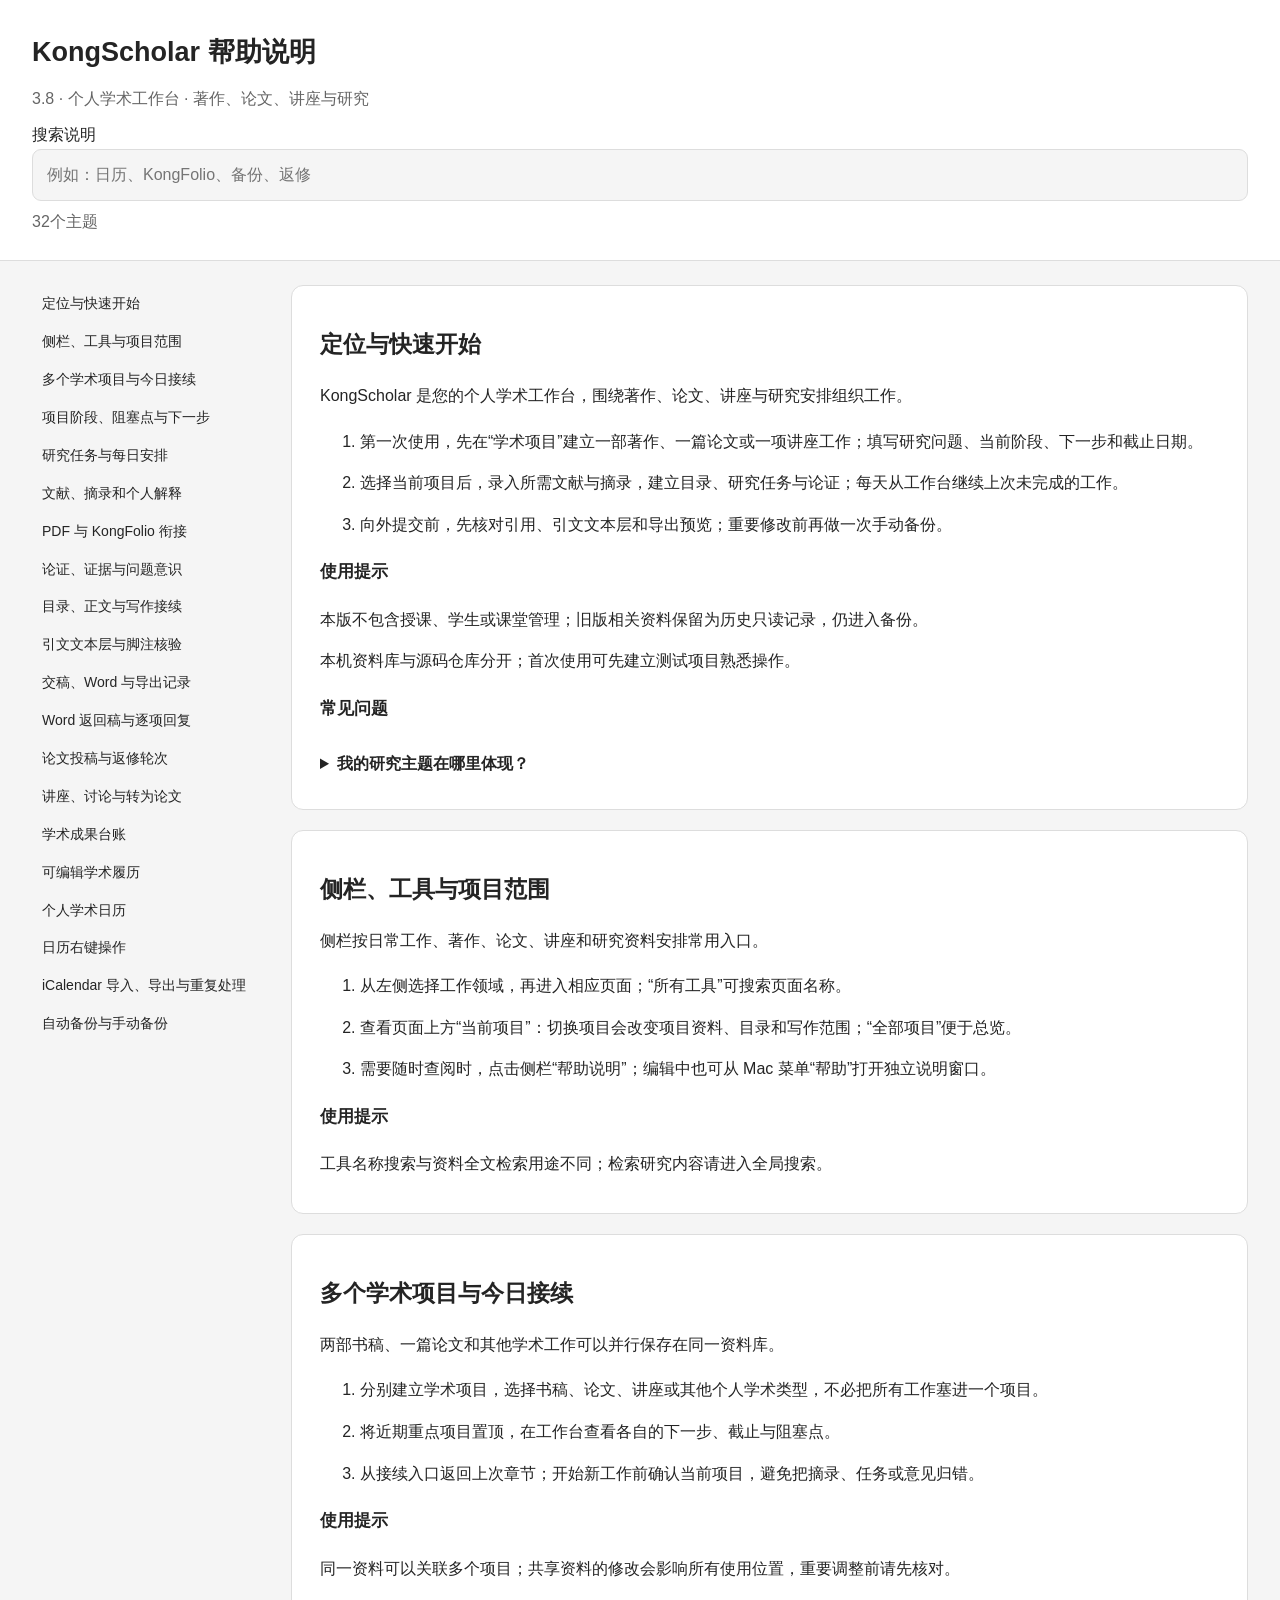
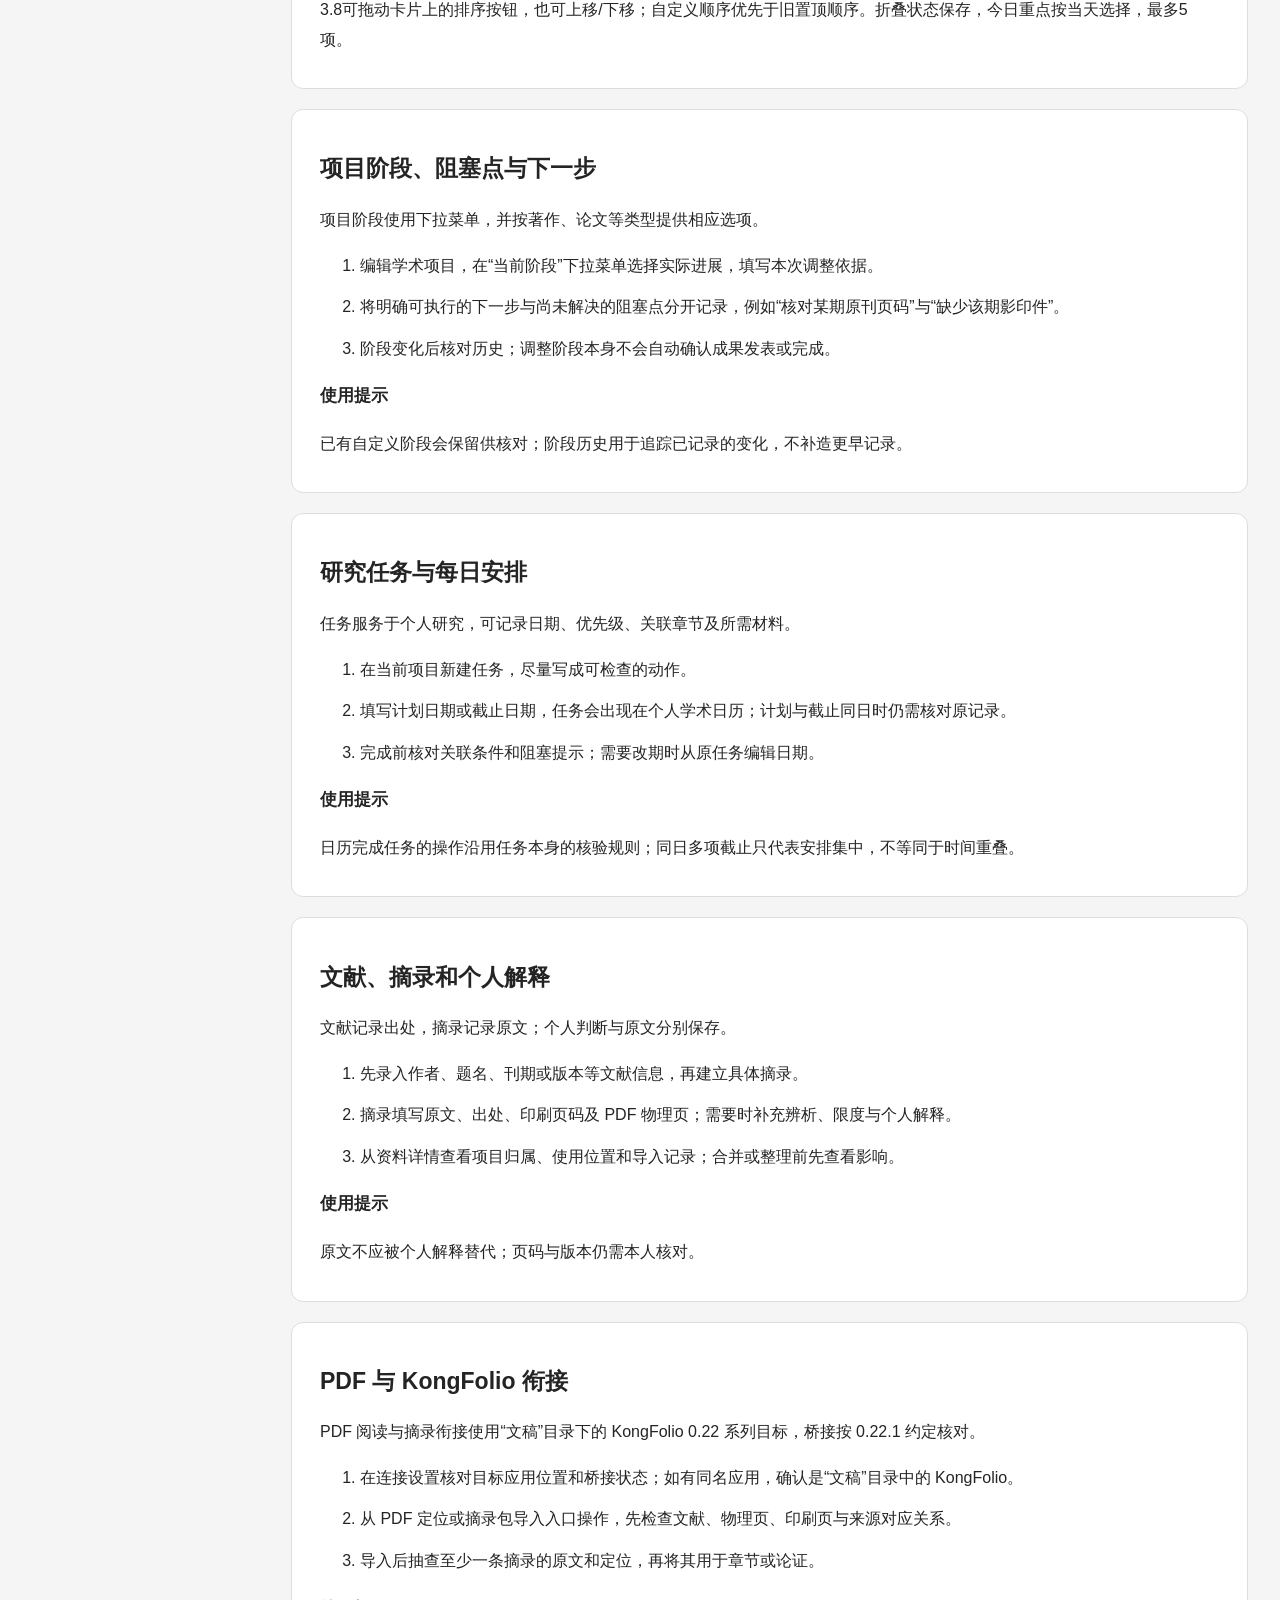
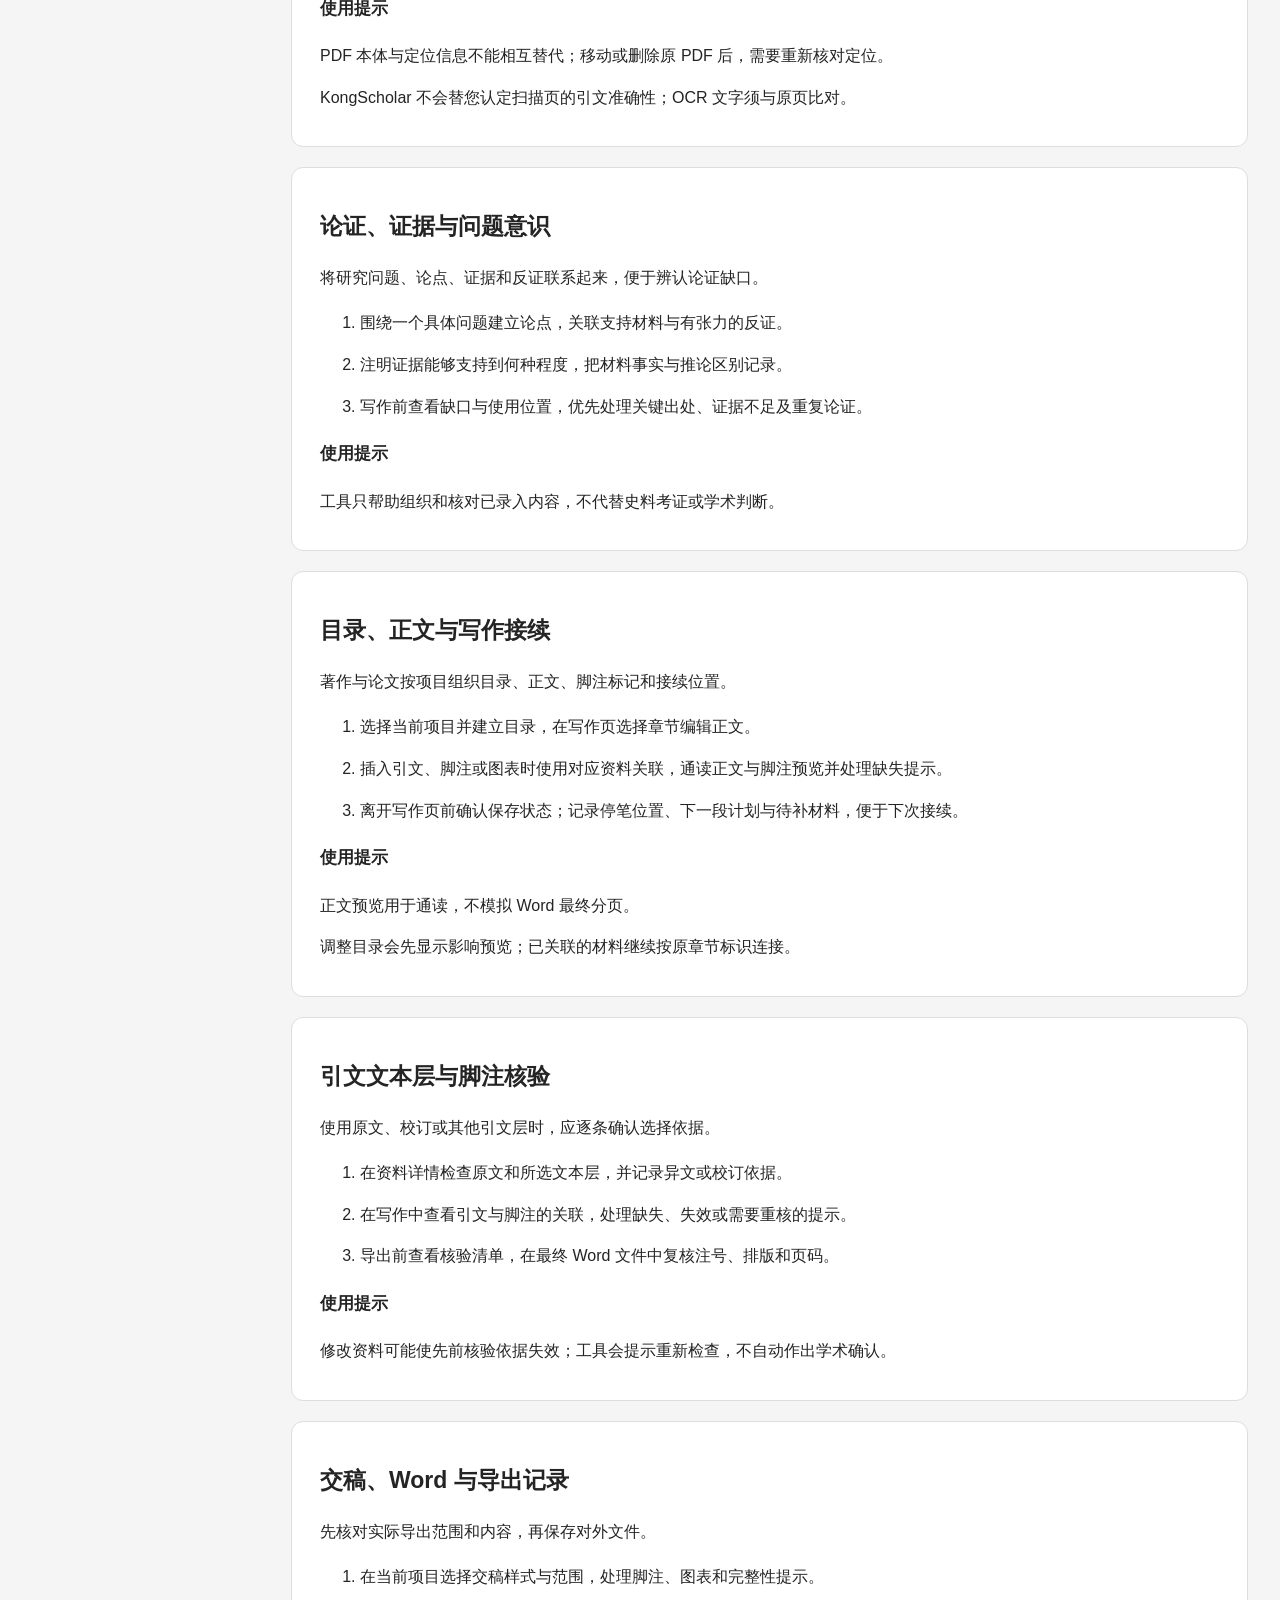
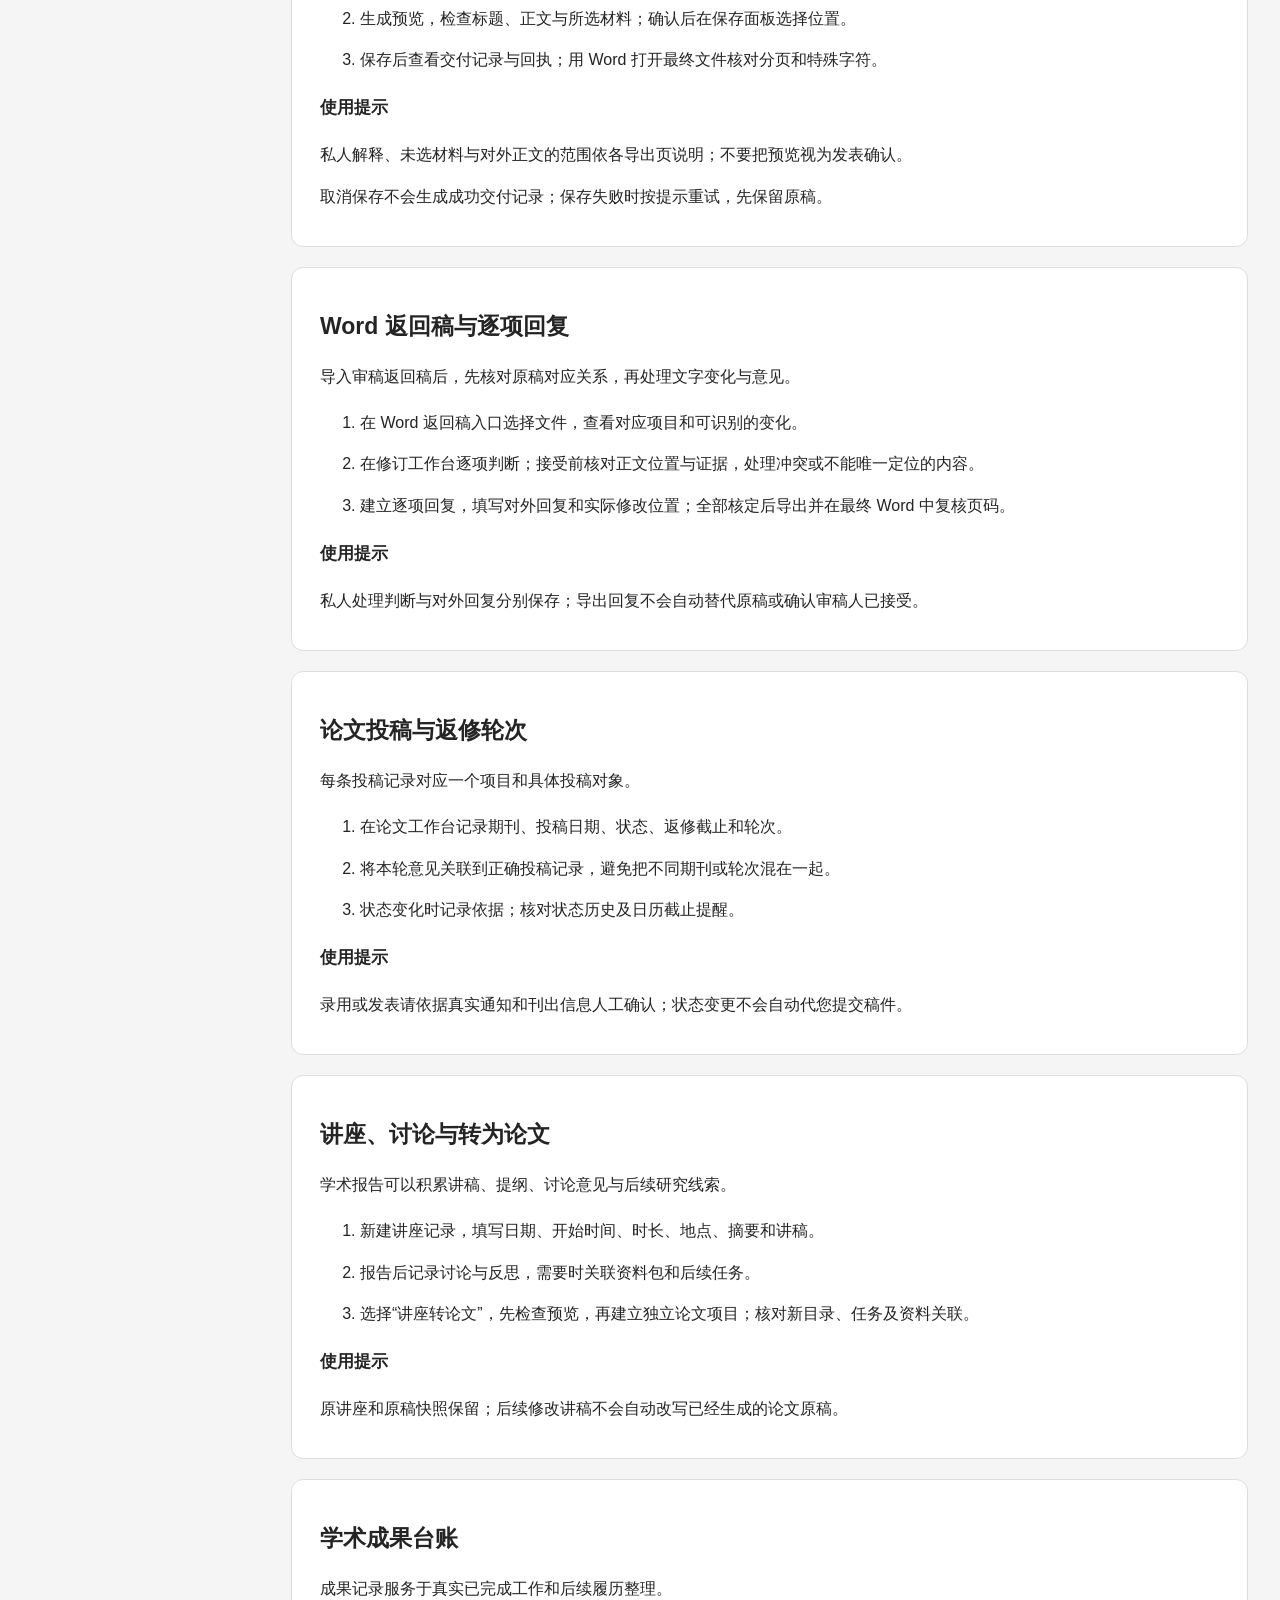
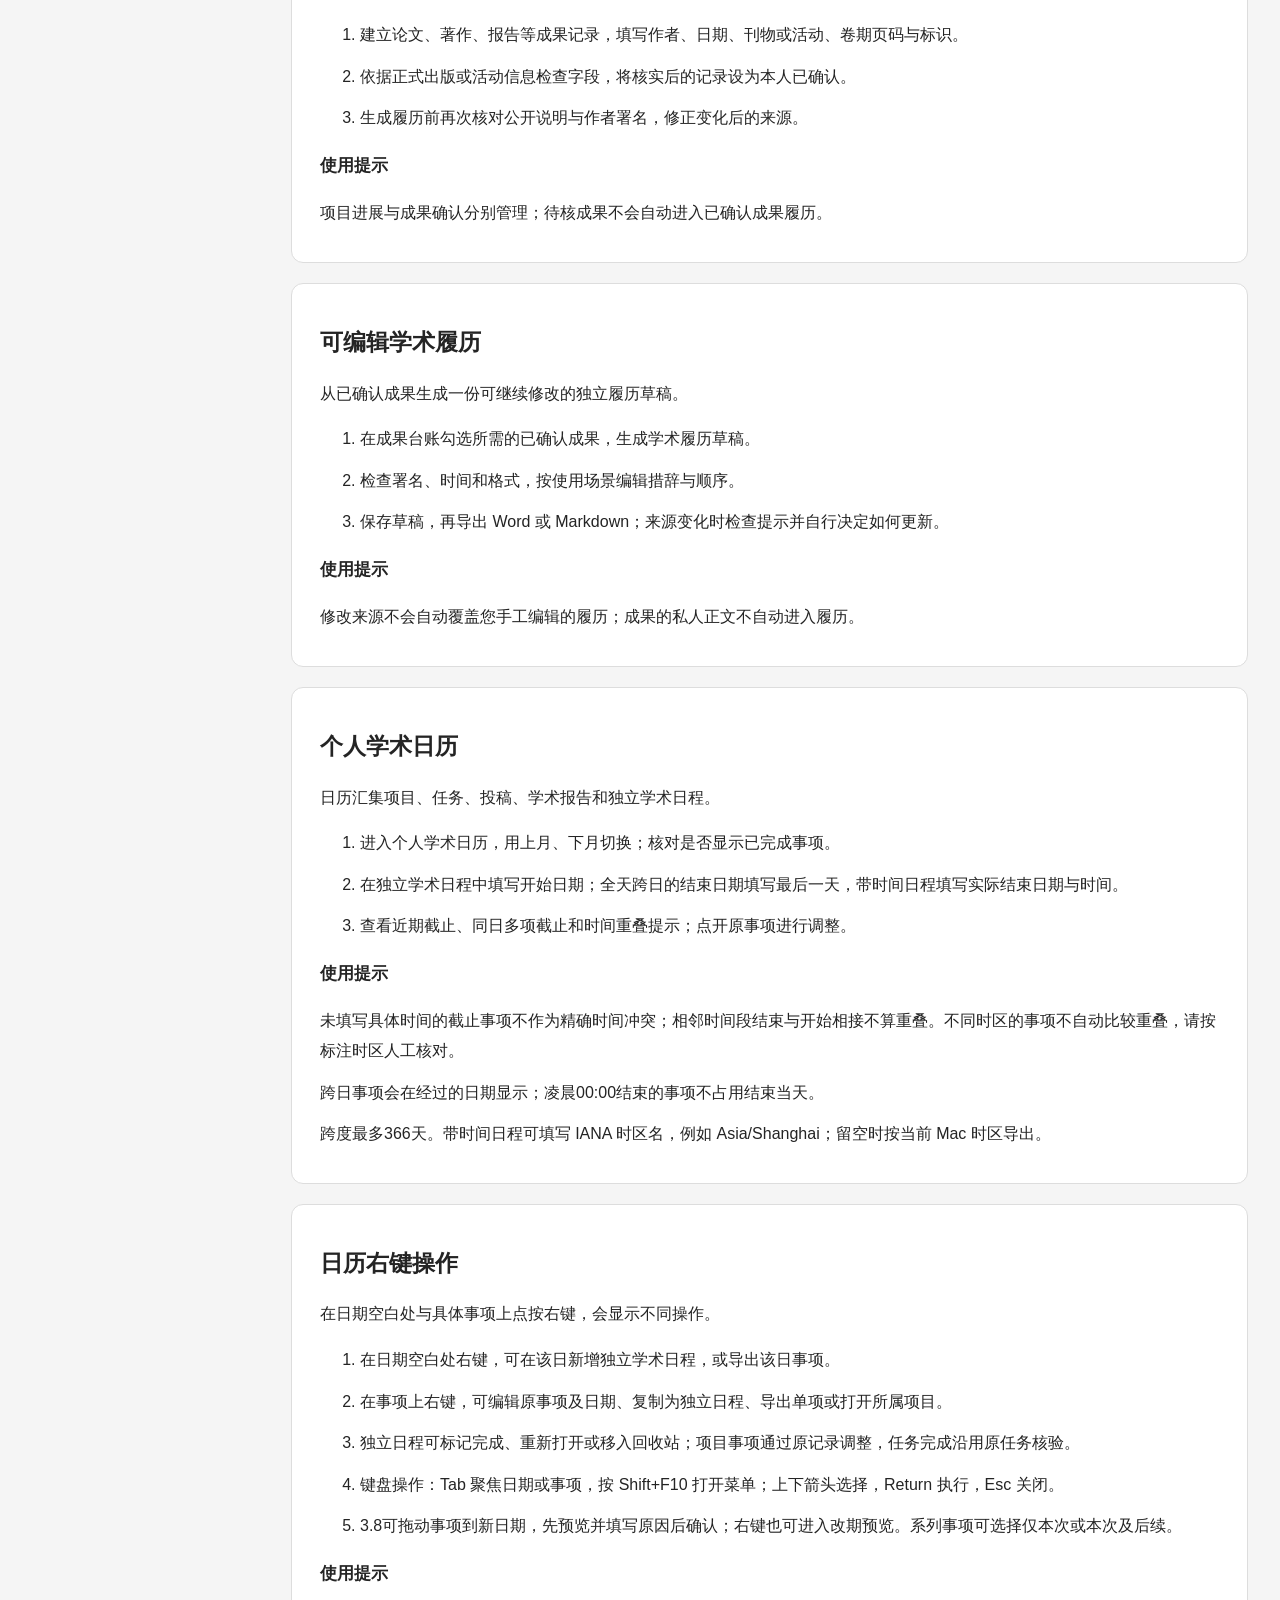
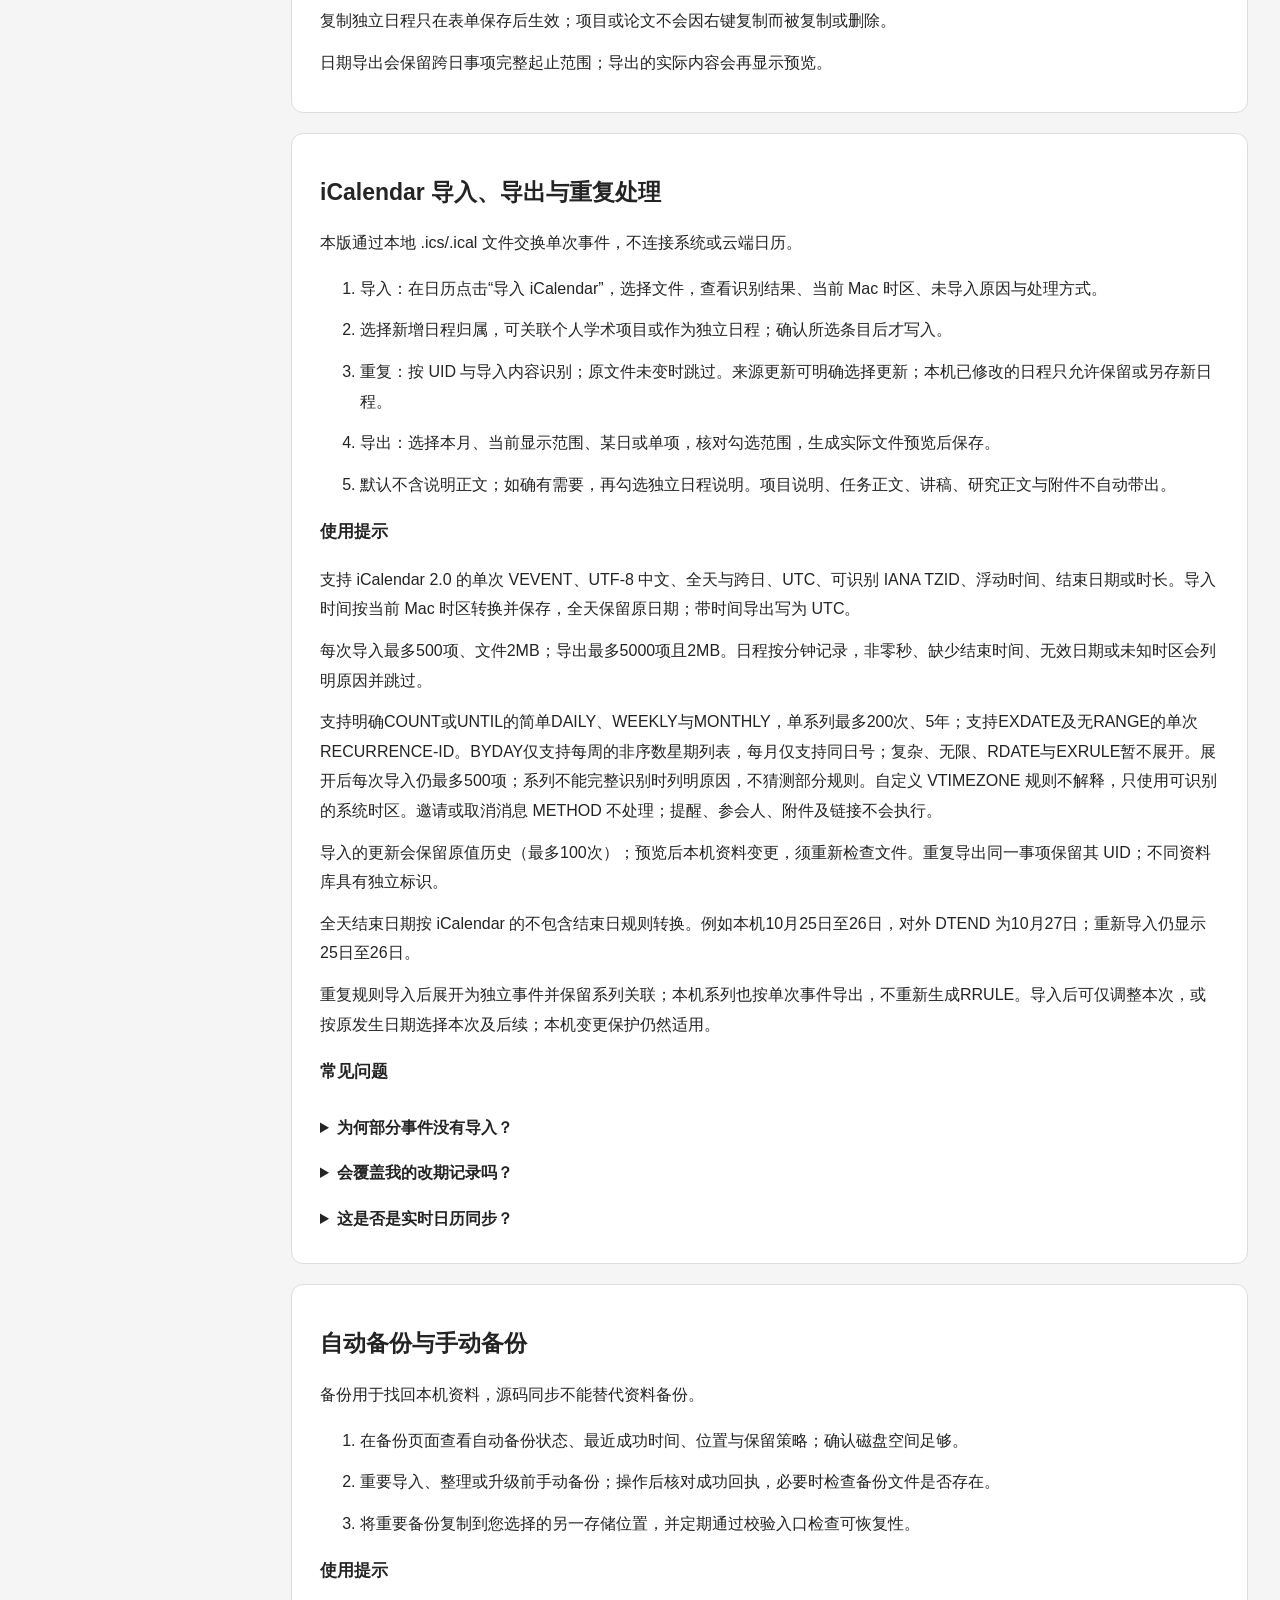
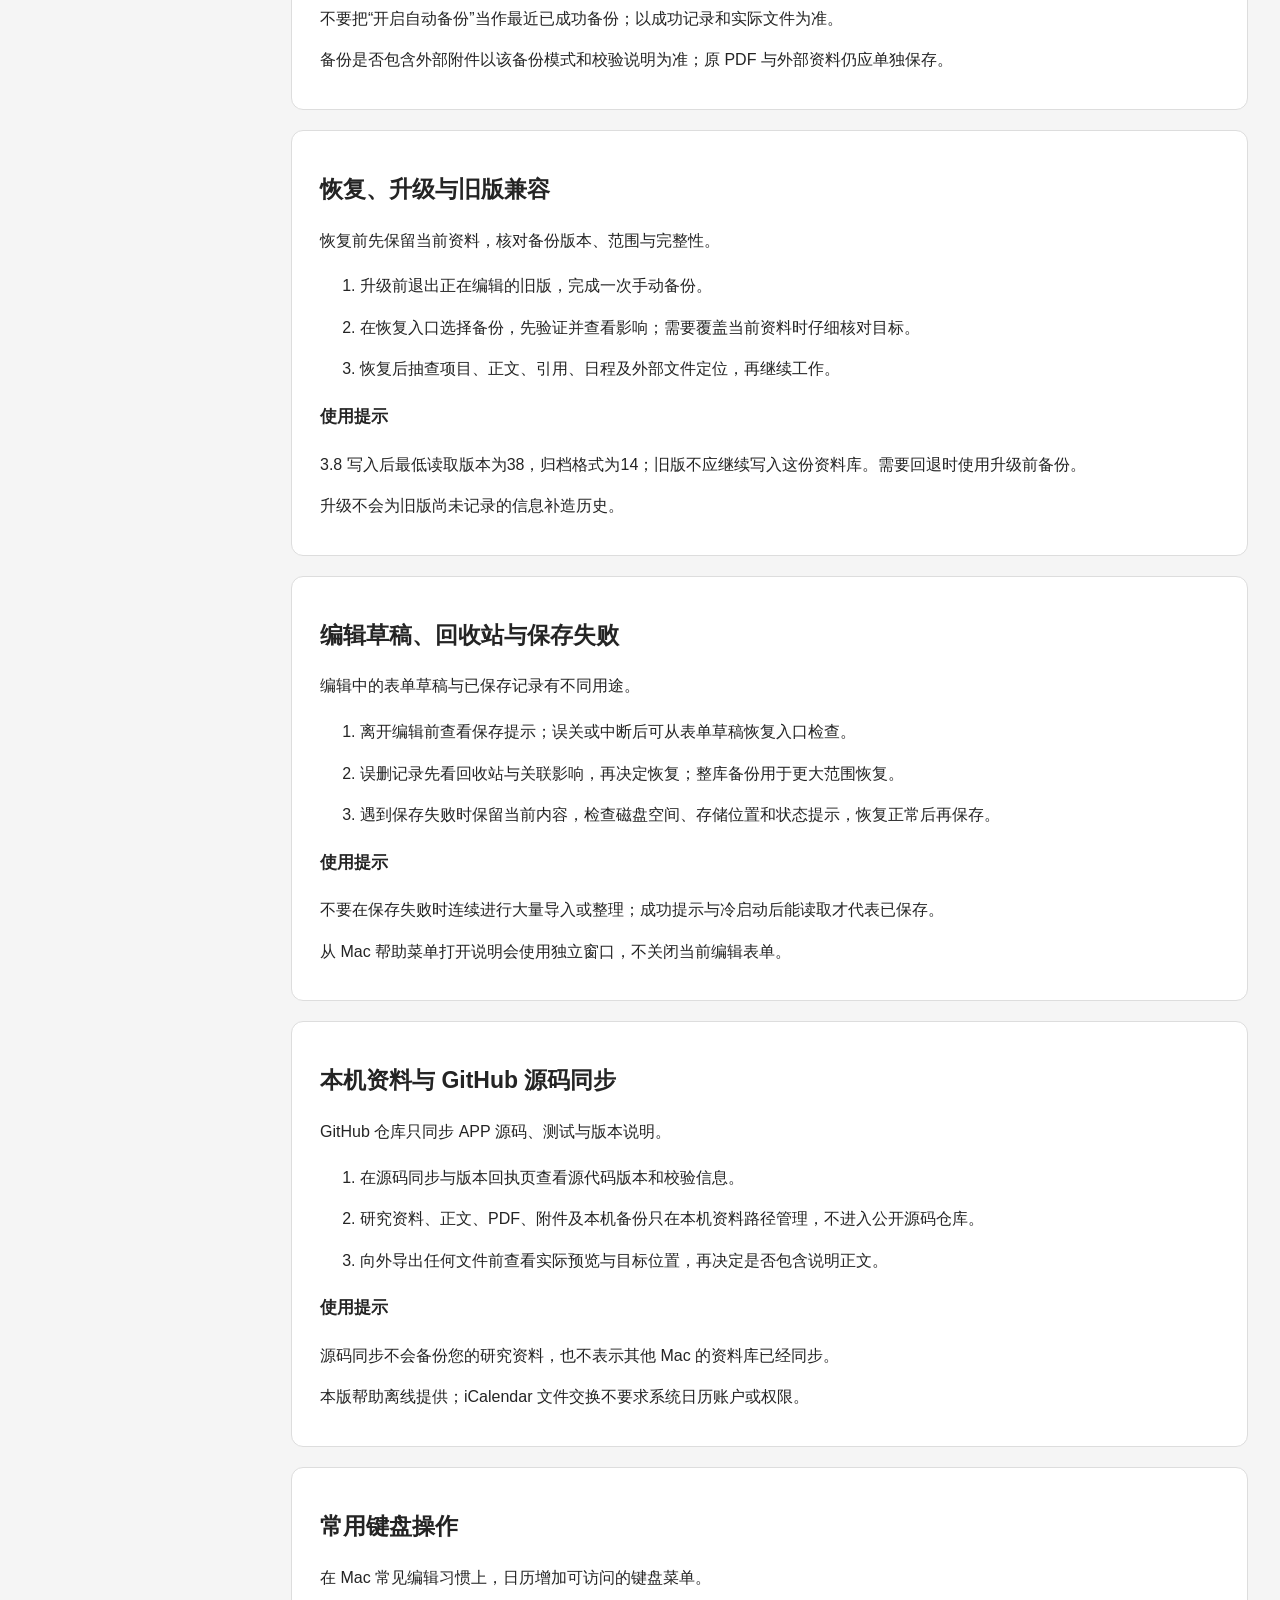
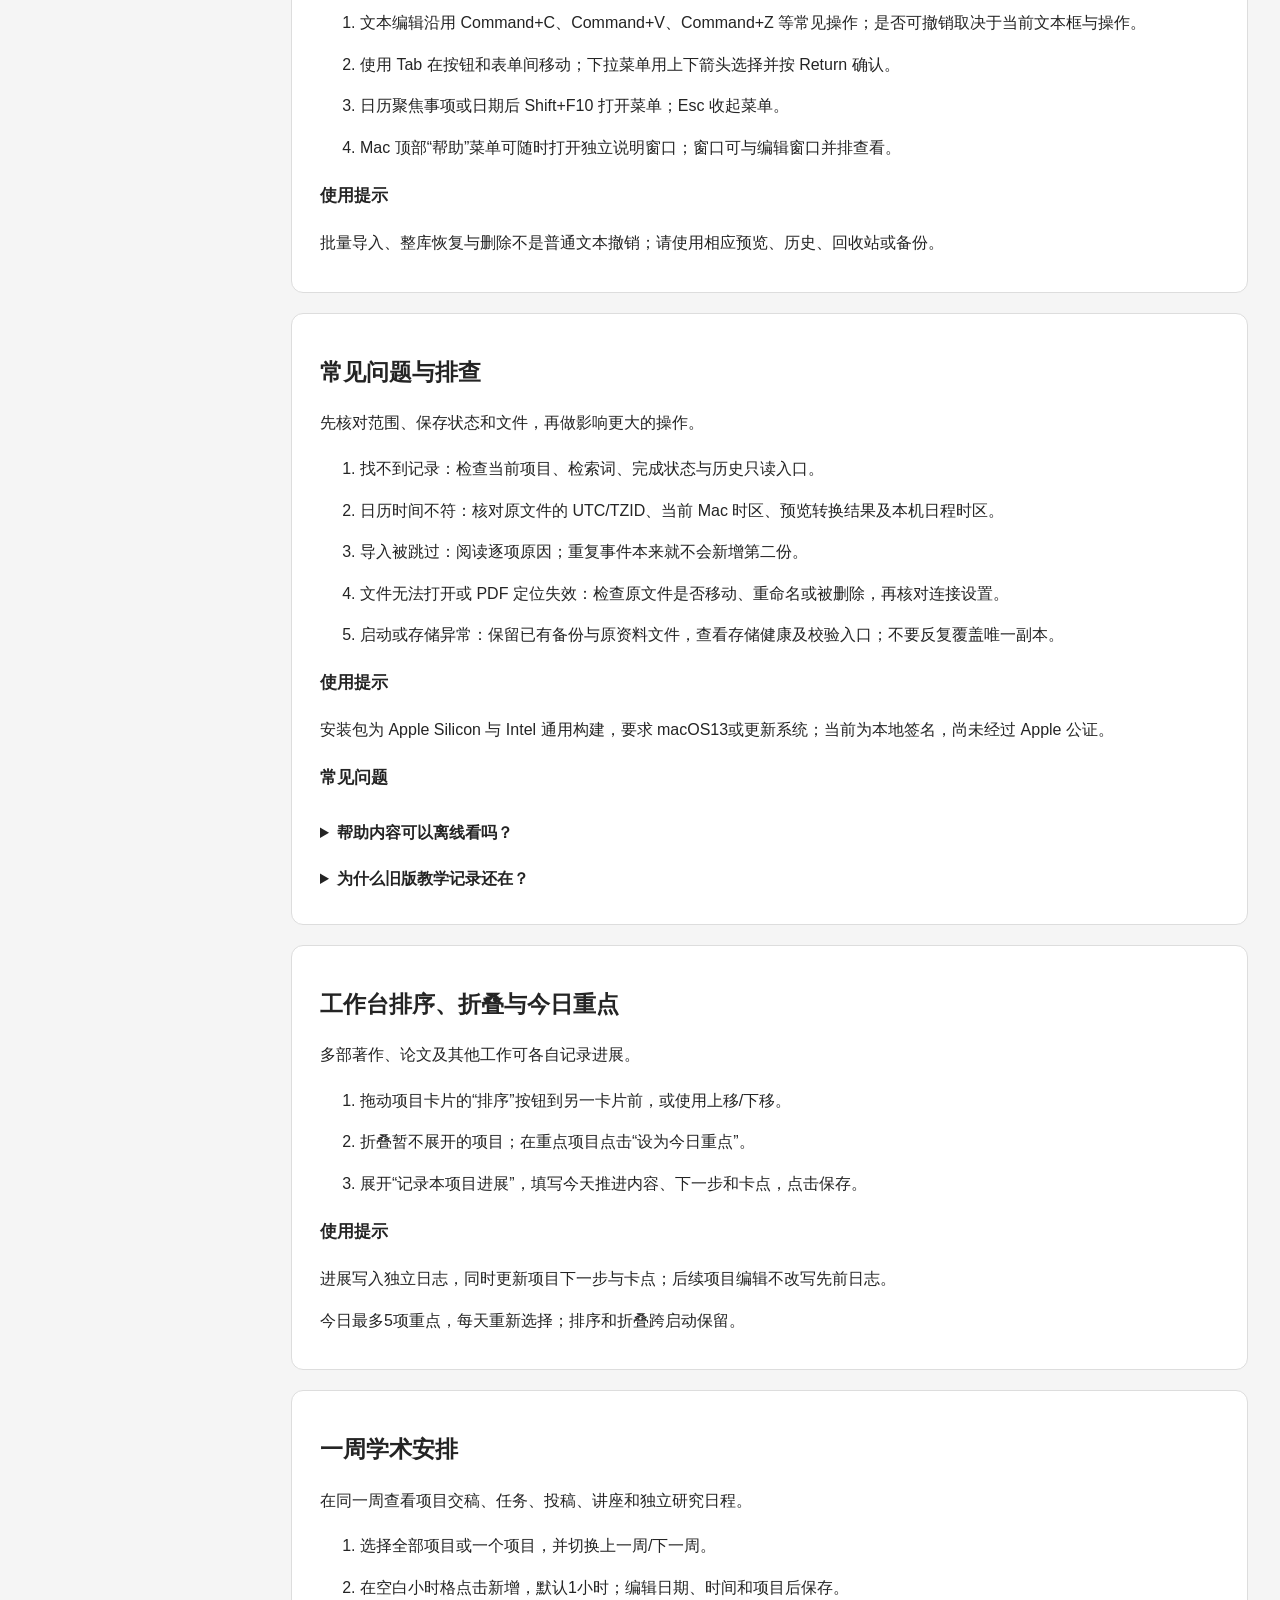
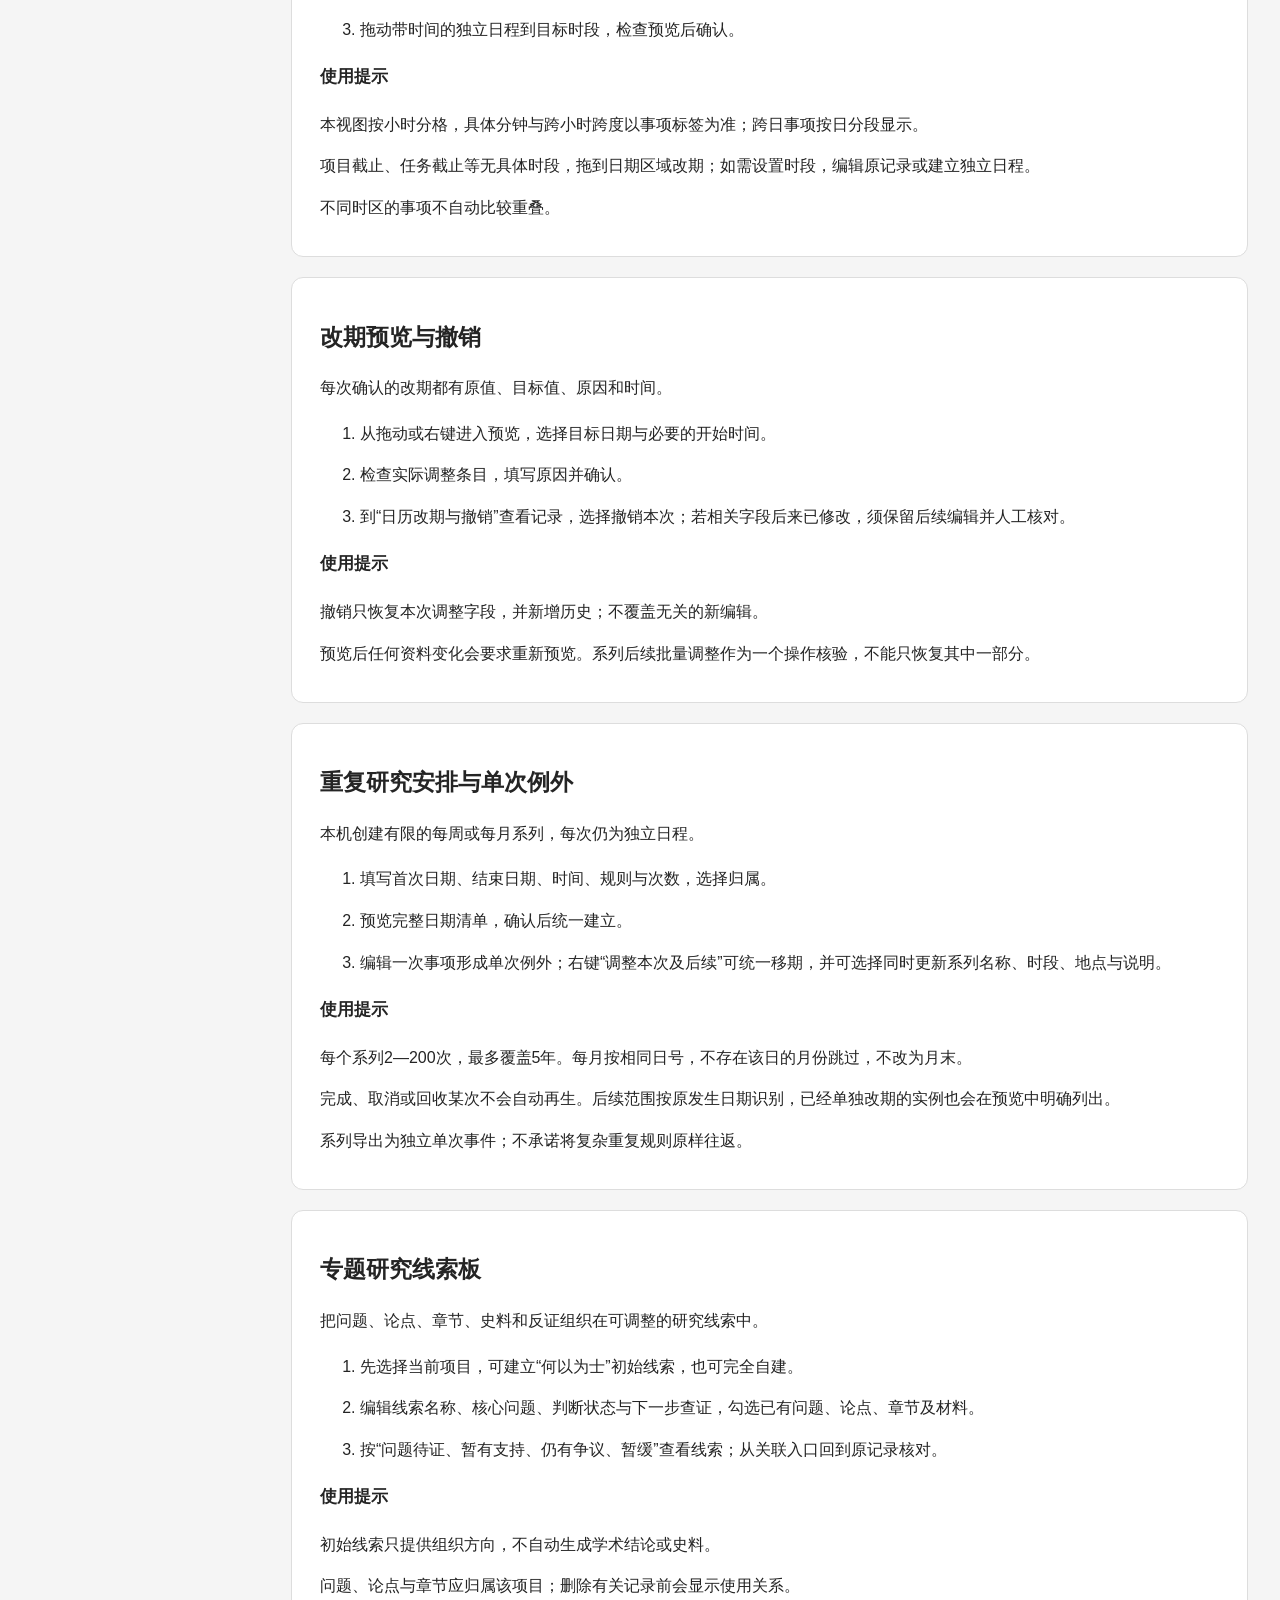
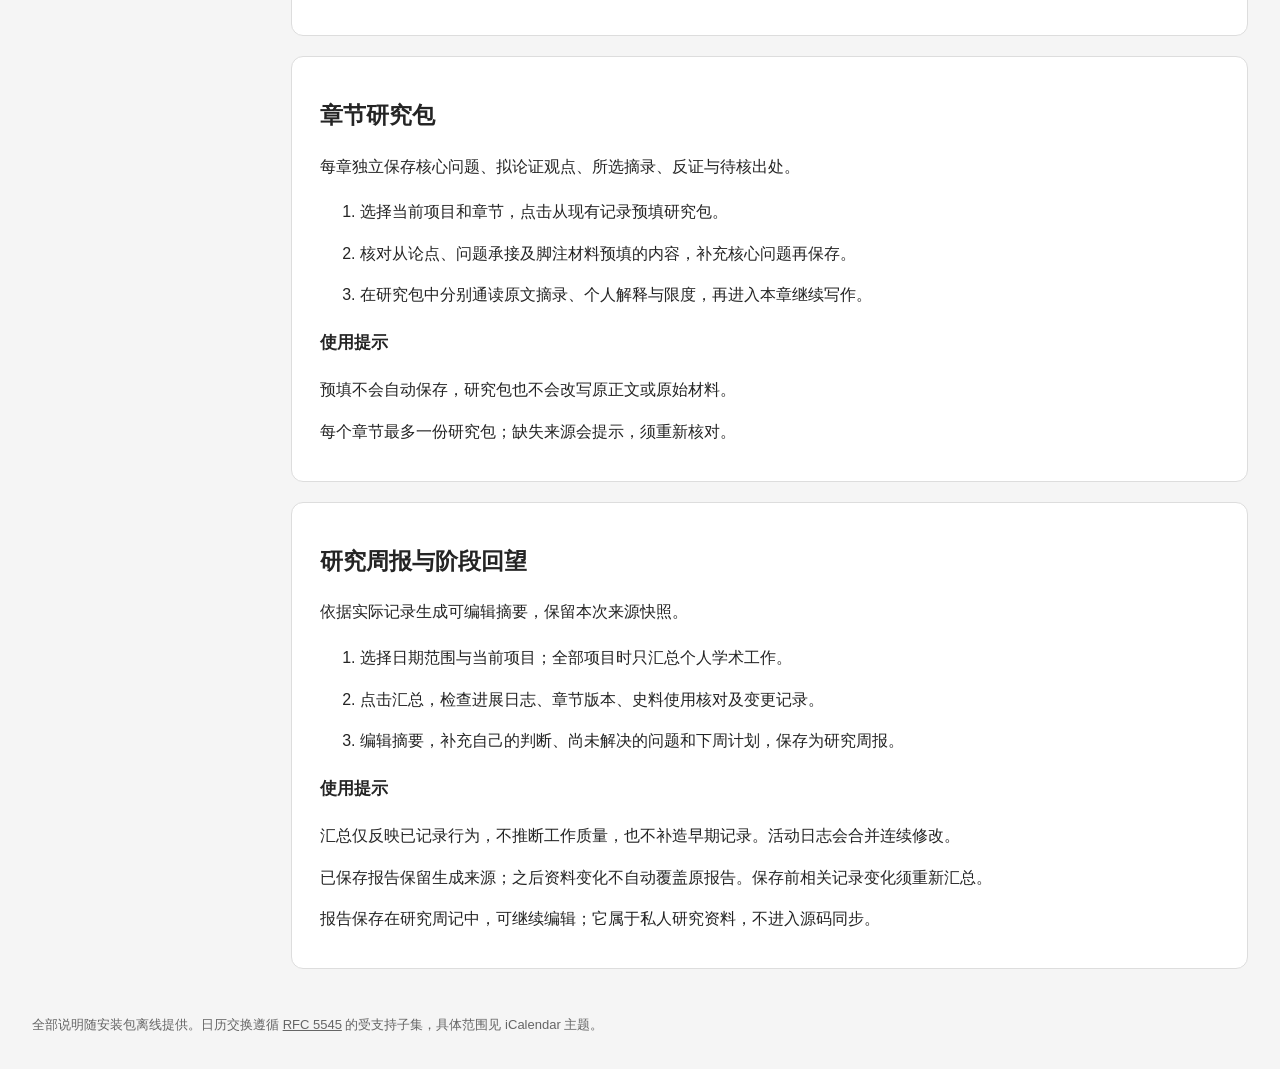
==== commit f391d724: "Release KongScholar 3.8: personal project workflow, calendar planning and chapter research" ====
--- a/Documentation/使用说明.html
+++ b/Documentation/使用说明.html
@@ -1,5 +1,5 @@
-<!doctype html><html lang="zh-CN"><meta charset="utf-8"><meta name="viewport" content="width=device-width,initial-scale=1"><meta http-equiv="Content-Security-Policy" content="default-src 'none'; style-src 'unsafe-inline'; script-src 'unsafe-inline'"><title>KongScholar 3.7 帮助说明</title><style>
+<!doctype html><html lang="zh-CN"><meta charset="utf-8"><meta name="viewport" content="width=device-width,initial-scale=1"><meta http-equiv="Content-Security-Policy" content="default-src 'none'; style-src 'unsafe-inline'; script-src 'unsafe-inline'"><title>KongScholar 3.8 帮助说明</title><style>
 :root{color-scheme:light dark;--bg:#f5f5f5;--panel:#fff;--ink:#242424;--muted:#656565;--line:#ddd}*{box-sizing:border-box}body{margin:0;background:var(--bg);color:var(--ink);font:16px/1.85 -apple-system,BlinkMacSystemFont,sans-serif}header{padding:28px 32px 18px;border-bottom:1px solid var(--line);background:var(--panel)}h1{font-size:27px;margin:0}h2{font-size:23px;line-height:1.5}h3{font-size:17px}header p{margin:6px 0;color:var(--muted)}input{width:100%;font:inherit;padding:10px 14px;border:1px solid var(--line);border-radius:9px;background:var(--bg);color:var(--ink)}.layout{display:grid;grid-template-columns:235px minmax(0,1fr);gap:24px;padding:24px 32px;max-width:1400px;margin:auto}nav{align-self:start;position:sticky;top:16px;max-height:85vh;overflow:auto}a{color:inherit}nav a{display:block;padding:6px 10px;border-radius:7px;text-decoration:none;font-size:14px}nav a:hover,nav a:focus{background:var(--line)}article{background:var(--panel);padding:22px 28px;margin:0 0 20px;border:1px solid var(--line);border-radius:12px;scroll-margin-top:16px;overflow-wrap:anywhere}article p,li{margin:12px 0}details{padding:8px 0}summary{cursor:pointer;font-weight:600}footer{color:var(--muted);padding:0 32px 32px;font-size:13px}[hidden]{display:none!important}@media(prefers-color-scheme:dark){:root{--bg:#212121;--panel:#292929;--ink:#ececec;--muted:#b0b0b0;--line:#454545}}@media(max-width:700px){.layout{grid-template-columns:1fr;padding:16px}nav{position:static;max-height:230px}header{padding:20px}article{padding:18px}}@media print{header input,nav{display:none}.layout{display:block;padding:0}article{border:0;break-inside:avoid}article[hidden]{display:block!important}body{background:white;color:black}details p{display:block}}
-</style><header><h1>KongScholar 帮助说明</h1><p>3.7 · 个人学术工作台 · 著作、论文、讲座与研究</p><label for="search">搜索说明</label><input id="search" type="search" placeholder="例如：日历、KongFolio、备份、返修"><p id="count" role="status"></p></header><div class="layout"><nav aria-label="帮助目录"><a href="#welcome" data-topic="welcome">定位与快速开始</a><a href="#navigation" data-topic="navigation">侧栏、工具与项目范围</a><a href="#projects" data-topic="projects">多个学术项目与今日接续</a><a href="#stages" data-topic="stages">项目阶段、阻塞点与下一步</a><a href="#tasks" data-topic="tasks">研究任务与每日安排</a><a href="#materials" data-topic="materials">文献、摘录和个人解释</a><a href="#pdf-folio" data-topic="pdf-folio">PDF 与 KongFolio 衔接</a><a href="#evidence" data-topic="evidence">论证、证据与问题意识</a><a href="#writing" data-topic="writing">目录、正文与写作接续</a><a href="#citations" data-topic="citations">引文文本层与脚注核验</a><a href="#export-word" data-topic="export-word">交稿、Word 与导出记录</a><a href="#revision" data-topic="revision">Word 返回稿与逐项回复</a><a href="#submission" data-topic="submission">论文投稿与返修轮次</a><a href="#talks" data-topic="talks">讲座、讨论与转为论文</a><a href="#outcomes" data-topic="outcomes">学术成果台账</a><a href="#cv" data-topic="cv">可编辑学术履历</a><a href="#calendar" data-topic="calendar">个人学术日历</a><a href="#calendar-context" data-topic="calendar-context">日历右键操作</a><a href="#calendar-ics" data-topic="calendar-ics">iCalendar 导入、导出与重复处理</a><a href="#backup" data-topic="backup">自动备份与手动备份</a><a href="#restore" data-topic="restore">恢复、升级与旧版兼容</a><a href="#drafts" data-topic="drafts">编辑草稿、回收站与保存失败</a><a href="#privacy" data-topic="privacy">本机资料与 GitHub 源码同步</a><a href="#shortcuts" data-topic="shortcuts">常用键盘操作</a><a href="#troubleshooting" data-topic="troubleshooting">常见问题与排查</a></nav><main><article id="welcome"><h2>定位与快速开始</h2><p>KongScholar 是您的个人学术工作台，围绕著作、论文、讲座与研究安排组织工作。</p><ol><li>第一次使用，先在“学术项目”建立一部著作、一篇论文或一项讲座工作；填写研究问题、当前阶段、下一步和截止日期。</li><li>选择当前项目后，录入所需文献与摘录，建立目录、研究任务与论证；每天从工作台继续上次未完成的工作。</li><li>向外提交前，先核对引用、引文文本层和导出预览；重要修改前再做一次手动备份。</li></ol><h3>使用提示</h3><p>本版不包含授课、学生或课堂管理；旧版相关资料保留为历史只读记录，仍进入备份。</p><p>本机资料库与源码仓库分开；首次使用可先建立测试项目熟悉操作。</p><h3>常见问题</h3><details><summary>我的研究主题在哪里体现？</summary><p>可用“何以为士：林乐知与晚清士大夫的重塑”建立著作项目，再把相关论文与讲座分别建为项目，按实际研究需要关联共享材料。</p></details></article><article id="navigation"><h2>侧栏、工具与项目范围</h2><p>侧栏按日常工作、著作、论文、讲座和研究资料安排常用入口。</p><ol><li>从左侧选择工作领域，再进入相应页面；“所有工具”可搜索页面名称。</li><li>查看页面上方“当前项目”：切换项目会改变项目资料、目录和写作范围；“全部项目”便于总览。</li><li>需要随时查阅时，点击侧栏“帮助说明”；编辑中也可从 Mac 菜单“帮助”打开独立说明窗口。</li></ol><h3>使用提示</h3><p>工具名称搜索与资料全文检索用途不同；检索研究内容请进入全局搜索。</p></article><article id="projects"><h2>多个学术项目与今日接续</h2><p>两部书稿、一篇论文和其他学术工作可以并行保存在同一资料库。</p><ol><li>分别建立学术项目，选择书稿、论文、讲座或其他个人学术类型，不必把所有工作塞进一个项目。</li><li>将近期重点项目置顶，在工作台查看各自的下一步、截止与阻塞点。</li><li>从接续入口返回上次章节；开始新工作前确认当前项目，避免把摘录、任务或意见归错。</li></ol><h3>使用提示</h3><p>同一资料可以关联多个项目；共享资料的修改会影响所有使用位置，重要调整前请先核对。</p></article><article id="stages"><h2>项目阶段、阻塞点与下一步</h2><p>项目阶段使用下拉菜单，并按著作、论文等类型提供相应选项。</p><ol><li>编辑学术项目，在“当前阶段”下拉菜单选择实际进展，填写本次调整依据。</li><li>将明确可执行的下一步与尚未解决的阻塞点分开记录，例如“核对某期原刊页码”与“缺少该期影印件”。</li><li>阶段变化后核对历史；调整阶段本身不会自动确认成果发表或完成。</li></ol><h3>使用提示</h3><p>已有自定义阶段会保留供核对；阶段历史用于追踪已记录的变化，不补造更早记录。</p></article><article id="tasks"><h2>研究任务与每日安排</h2><p>任务服务于个人研究，可记录日期、优先级、关联章节及所需材料。</p><ol><li>在当前项目新建任务，尽量写成可检查的动作。</li><li>填写计划日期或截止日期，任务会出现在个人学术日历；计划与截止同日时仍需核对原记录。</li><li>完成前核对关联条件和阻塞提示；需要改期时从原任务编辑日期。</li></ol><h3>使用提示</h3><p>日历完成任务的操作沿用任务本身的核验规则；同日多项截止只代表安排集中，不等同于时间重叠。</p></article><article id="materials"><h2>文献、摘录和个人解释</h2><p>文献记录出处，摘录记录原文；个人判断与原文分别保存。</p><ol><li>先录入作者、题名、刊期或版本等文献信息，再建立具体摘录。</li><li>摘录填写原文、出处、印刷页码及 PDF 物理页；需要时补充辨析、限度与个人解释。</li><li>从资料详情查看项目归属、使用位置和导入记录；合并或整理前先查看影响。</li></ol><h3>使用提示</h3><p>原文不应被个人解释替代；页码与版本仍需本人核对。</p></article><article id="pdf-folio"><h2>PDF 与 KongFolio 衔接</h2><p>PDF 阅读与摘录衔接使用“文稿”目录下的 KongFolio 0.22 系列目标，桥接按 0.22.1 约定核对。</p><ol><li>在连接设置核对目标应用位置和桥接状态；如有同名应用，确认是“文稿”目录中的 KongFolio。</li><li>从 PDF 定位或摘录包导入入口操作，先检查文献、物理页、印刷页与来源对应关系。</li><li>导入后抽查至少一条摘录的原文和定位，再将其用于章节或论证。</li></ol><h3>使用提示</h3><p>PDF 本体与定位信息不能相互替代；移动或删除原 PDF 后，需要重新核对定位。</p><p>KongScholar 不会替您认定扫描页的引文准确性；OCR 文字须与原页比对。</p></article><article id="evidence"><h2>论证、证据与问题意识</h2><p>将研究问题、论点、证据和反证联系起来，便于辨认论证缺口。</p><ol><li>围绕一个具体问题建立论点，关联支持材料与有张力的反证。</li><li>注明证据能够支持到何种程度，把材料事实与推论区别记录。</li><li>写作前查看缺口与使用位置，优先处理关键出处、证据不足及重复论证。</li></ol><h3>使用提示</h3><p>工具只帮助组织和核对已录入内容，不代替史料考证或学术判断。</p></article><article id="writing"><h2>目录、正文与写作接续</h2><p>著作与论文按项目组织目录、正文、脚注标记和接续位置。</p><ol><li>选择当前项目并建立目录，在写作页选择章节编辑正文。</li><li>插入引文、脚注或图表时使用对应资料关联，通读正文与脚注预览并处理缺失提示。</li><li>离开写作页前确认保存状态；记录停笔位置、下一段计划与待补材料，便于下次接续。</li></ol><h3>使用提示</h3><p>正文预览用于通读，不模拟 Word 最终分页。</p><p>调整目录会先显示影响预览；已关联的材料继续按原章节标识连接。</p></article><article id="citations"><h2>引文文本层与脚注核验</h2><p>使用原文、校订或其他引文层时，应逐条确认选择依据。</p><ol><li>在资料详情检查原文和所选文本层，并记录异文或校订依据。</li><li>在写作中查看引文与脚注的关联，处理缺失、失效或需要重核的提示。</li><li>导出前查看核验清单，在最终 Word 文件中复核注号、排版和页码。</li></ol><h3>使用提示</h3><p>修改资料可能使先前核验依据失效；工具会提示重新检查，不自动作出学术确认。</p></article><article id="export-word"><h2>交稿、Word 与导出记录</h2><p>先核对实际导出范围和内容，再保存对外文件。</p><ol><li>在当前项目选择交稿样式与范围，处理脚注、图表和完整性提示。</li><li>生成预览，检查标题、正文与所选材料；确认后在保存面板选择位置。</li><li>保存后查看交付记录与回执；用 Word 打开最终文件核对分页和特殊字符。</li></ol><h3>使用提示</h3><p>私人解释、未选材料与对外正文的范围依各导出页说明；不要把预览视为发表确认。</p><p>取消保存不会生成成功交付记录；保存失败时按提示重试，先保留原稿。</p></article><article id="revision"><h2>Word 返回稿与逐项回复</h2><p>导入审稿返回稿后，先核对原稿对应关系，再处理文字变化与意见。</p><ol><li>在 Word 返回稿入口选择文件，查看对应项目和可识别的变化。</li><li>在修订工作台逐项判断；接受前核对正文位置与证据，处理冲突或不能唯一定位的内容。</li><li>建立逐项回复，填写对外回复和实际修改位置；全部核定后导出并在最终 Word 中复核页码。</li></ol><h3>使用提示</h3><p>私人处理判断与对外回复分别保存；导出回复不会自动替代原稿或确认审稿人已接受。</p></article><article id="submission"><h2>论文投稿与返修轮次</h2><p>每条投稿记录对应一个项目和具体投稿对象。</p><ol><li>在论文工作台记录期刊、投稿日期、状态、返修截止和轮次。</li><li>将本轮意见关联到正确投稿记录，避免把不同期刊或轮次混在一起。</li><li>状态变化时记录依据；核对状态历史及日历截止提醒。</li></ol><h3>使用提示</h3><p>录用或发表请依据真实通知和刊出信息人工确认；状态变更不会自动代您提交稿件。</p></article><article id="talks"><h2>讲座、讨论与转为论文</h2><p>学术报告可以积累讲稿、提纲、讨论意见与后续研究线索。</p><ol><li>新建讲座记录，填写日期、开始时间、时长、地点、摘要和讲稿。</li><li>报告后记录讨论与反思，需要时关联资料包和后续任务。</li><li>选择“讲座转论文”，先检查预览，再建立独立论文项目；核对新目录、任务及资料关联。</li></ol><h3>使用提示</h3><p>原讲座和原稿快照保留；后续修改讲稿不会自动改写已经生成的论文原稿。</p></article><article id="outcomes"><h2>学术成果台账</h2><p>成果记录服务于真实已完成工作和后续履历整理。</p><ol><li>建立论文、著作、报告等成果记录，填写作者、日期、刊物或活动、卷期页码与标识。</li><li>依据正式出版或活动信息检查字段，将核实后的记录设为本人已确认。</li><li>生成履历前再次核对公开说明与作者署名，修正变化后的来源。</li></ol><h3>使用提示</h3><p>项目进展与成果确认分别管理；待核成果不会自动进入已确认成果履历。</p></article><article id="cv"><h2>可编辑学术履历</h2><p>从已确认成果生成一份可继续修改的独立履历草稿。</p><ol><li>在成果台账勾选所需的已确认成果，生成学术履历草稿。</li><li>检查署名、时间和格式，按使用场景编辑措辞与顺序。</li><li>保存草稿，再导出 Word 或 Markdown；来源变化时检查提示并自行决定如何更新。</li></ol><h3>使用提示</h3><p>修改来源不会自动覆盖您手工编辑的履历；成果的私人正文不自动进入履历。</p></article><article id="calendar"><h2>个人学术日历</h2><p>日历汇集项目、任务、投稿、学术报告和独立学术日程。</p><ol><li>进入个人学术日历，用上月、下月切换；核对是否显示已完成事项。</li><li>在独立学术日程中填写开始日期；全天跨日的结束日期填写最后一天，带时间日程填写实际结束日期与时间。</li><li>查看近期截止、同日多项截止和时间重叠提示；点开原事项进行调整。</li></ol><h3>使用提示</h3><p>未填写具体时间的截止事项不作为精确时间冲突；相邻时间段结束与开始相接不算重叠。不同时区的事项不自动比较重叠，请按标注时区人工核对。</p><p>跨日事项会在经过的日期显示；凌晨00:00结束的事项不占用结束当天。</p><p>跨度最多366天。带时间日程可填写 IANA 时区名，例如 Asia/Shanghai；留空时按当前 Mac 时区导出。</p></article><article id="calendar-context"><h2>日历右键操作</h2><p>在日期空白处与具体事项上点按右键，会显示不同操作。</p><ol><li>在日期空白处右键，可在该日新增独立学术日程，或导出该日事项。</li><li>在事项上右键，可编辑原事项及日期、复制为独立日程、导出单项或打开所属项目。</li><li>独立日程可标记完成、重新打开或移入回收站；项目事项通过原记录调整，任务完成沿用原任务核验。</li><li>键盘操作：Tab 聚焦日期或事项，按 Shift+F10 打开菜单；上下箭头选择，Return 执行，Esc 关闭。</li></ol><h3>使用提示</h3><p>复制独立日程只在表单保存后生效；项目或论文不会因右键复制而被复制或删除。</p><p>日期导出会保留跨日事项完整起止范围；导出的实际内容会再显示预览。</p></article><article id="calendar-ics"><h2>iCalendar 导入、导出与重复处理</h2><p>本版通过本地 .ics/.ical 文件交换单次事件，不连接系统或云端日历。</p><ol><li>导入：在日历点击“导入 iCalendar”，选择文件，查看识别结果、当前 Mac 时区、未导入原因与处理方式。</li><li>选择新增日程归属，可关联个人学术项目或作为独立日程；确认所选条目后才写入。</li><li>重复：按 UID 与导入内容识别；原文件未变时跳过。来源更新可明确选择更新；本机已修改的日程只允许保留或另存新日程。</li><li>导出：选择本月、当前显示范围、某日或单项，核对勾选范围，生成实际文件预览后保存。</li><li>默认不含说明正文；如确有需要，再勾选独立日程说明。项目说明、任务正文、讲稿、研究正文与附件不自动带出。</li></ol><h3>使用提示</h3><p>支持 iCalendar 2.0 的单次 VEVENT、UTF-8 中文、全天与跨日、UTC、可识别 IANA TZID、浮动时间、结束日期或时长。导入时间按当前 Mac 时区转换并保存，全天保留原日期；带时间导出写为 UTC。</p><p>每次导入最多500项、文件2MB；导出最多5000项且2MB。日程按分钟记录，非零秒、缺少结束时间、无效日期或未知时区会列明原因并跳过。</p><p>重复规则、例外事件暂不展开；请先在原日历导出单次事件。自定义 VTIMEZONE 规则不解释，只使用可识别的系统时区。邀请或取消消息 METHOD 不处理；提醒、参会人、附件及链接不会执行。</p><p>导入的更新会保留原值历史（最多100次）；预览后本机资料变更，须重新检查文件。重复导出同一事项保留其 UID；不同资料库具有独立标识。</p><p>全天结束日期按 iCalendar 的不包含结束日规则转换。例如本机10月25日至26日，对外 DTEND 为10月27日；重新导入仍显示25日至26日。</p><h3>常见问题</h3><details><summary>为何部分事件没有导入？</summary><p>在预览的“未导入的事件”查看逐项原因。常见原因包括重复规则、未知时区、缺少结束时间或格式无效；修正源文件后重新检查。</p></details><details><summary>会覆盖我的改期记录吗？</summary><p>不会自动覆盖本机修改。来源有变化且本机保持上次导入状态时，才可明确选择更新；本机已修改时可保留或另存副本。</p></details><details><summary>这是否是实时日历同步？</summary><p>这是手动文件交换。外部日历改变后需重新导入；删除外部事件不会自动删除本机日程，也不会向外发送邀请或提醒。</p></details></article><article id="backup"><h2>自动备份与手动备份</h2><p>备份用于找回本机资料，源码同步不能替代资料备份。</p><ol><li>在备份页面查看自动备份状态、最近成功时间、位置与保留策略；确认磁盘空间足够。</li><li>重要导入、整理或升级前手动备份；操作后核对成功回执，必要时检查备份文件是否存在。</li><li>将重要备份复制到您选择的另一存储位置，并定期通过校验入口检查可恢复性。</li></ol><h3>使用提示</h3><p>不要把“开启自动备份”当作最近已成功备份；以成功记录和实际文件为准。</p><p>备份是否包含外部附件以该备份模式和校验说明为准；原 PDF 与外部资料仍应单独保存。</p></article><article id="restore"><h2>恢复、升级与旧版兼容</h2><p>恢复前先保留当前资料，核对备份版本、范围与完整性。</p><ol><li>升级前退出正在编辑的旧版，完成一次手动备份。</li><li>在恢复入口选择备份，先验证并查看影响；需要覆盖当前资料时仔细核对目标。</li><li>恢复后抽查项目、正文、引用、日程及外部文件定位，再继续工作。</li></ol><h3>使用提示</h3><p>3.7 写入后最低读取版本为37，归档格式为13；旧版不应继续写入这份资料库。需要回退时使用升级前备份。</p><p>升级不会为旧版尚未记录的信息补造历史。</p></article><article id="drafts"><h2>编辑草稿、回收站与保存失败</h2><p>编辑中的表单草稿与已保存记录有不同用途。</p><ol><li>离开编辑前查看保存提示；误关或中断后可从表单草稿恢复入口检查。</li><li>误删记录先看回收站与关联影响，再决定恢复；整库备份用于更大范围恢复。</li><li>遇到保存失败时保留当前内容，检查磁盘空间、存储位置和状态提示，恢复正常后再保存。</li></ol><h3>使用提示</h3><p>不要在保存失败时连续进行大量导入或整理；成功提示与冷启动后能读取才代表已保存。</p><p>从 Mac 帮助菜单打开说明会使用独立窗口，不关闭当前编辑表单。</p></article><article id="privacy"><h2>本机资料与 GitHub 源码同步</h2><p>GitHub 仓库只同步 APP 源码、测试与版本说明。</p><ol><li>在源码同步与版本回执页查看源代码版本和校验信息。</li><li>研究资料、正文、PDF、附件及本机备份只在本机资料路径管理，不进入公开源码仓库。</li><li>向外导出任何文件前查看实际预览与目标位置，再决定是否包含说明正文。</li></ol><h3>使用提示</h3><p>源码同步不会备份您的研究资料，也不表示其他 Mac 的资料库已经同步。</p><p>本版帮助离线提供；iCalendar 文件交换不要求系统日历账户或权限。</p></article><article id="shortcuts"><h2>常用键盘操作</h2><p>在 Mac 常见编辑习惯上，日历增加可访问的键盘菜单。</p><ol><li>文本编辑沿用 Command+C、Command+V、Command+Z 等常见操作；是否可撤销取决于当前文本框与操作。</li><li>使用 Tab 在按钮和表单间移动；下拉菜单用上下箭头选择并按 Return 确认。</li><li>日历聚焦事项或日期后 Shift+F10 打开菜单；Esc 收起菜单。</li><li>Mac 顶部“帮助”菜单可随时打开独立说明窗口；窗口可与编辑窗口并排查看。</li></ol><h3>使用提示</h3><p>批量导入、整库恢复与删除不是普通文本撤销；请使用相应预览、历史、回收站或备份。</p></article><article id="troubleshooting"><h2>常见问题与排查</h2><p>先核对范围、保存状态和文件，再做影响更大的操作。</p><ol><li>找不到记录：检查当前项目、检索词、完成状态与历史只读入口。</li><li>日历时间不符：核对原文件的 UTC/TZID、当前 Mac 时区、预览转换结果及本机日程时区。</li><li>导入被跳过：阅读逐项原因；重复事件本来就不会新增第二份。</li><li>文件无法打开或 PDF 定位失效：检查原文件是否移动、重命名或被删除，再核对连接设置。</li><li>启动或存储异常：保留已有备份与原资料文件，查看存储健康及校验入口；不要反复覆盖唯一副本。</li></ol><h3>使用提示</h3><p>安装包为 Apple Silicon 与 Intel 通用构建，要求 macOS13或更新系统；当前为本地签名，尚未经过 Apple 公证。</p><h3>常见问题</h3><details><summary>帮助内容可以离线看吗？</summary><p>可以。应用内说明和 Mac 帮助窗口均随安装包提供，不依赖网络。</p></details><details><summary>为什么旧版教学记录还在？</summary><p>为了保留历史资料和备份完整性。当前工作流围绕个人学术，历史教学相关记录只供查阅，不再作为日常教学模块。</p></details></article><p id="empty" hidden>没有匹配主题，请缩短关键词。</p></main></div><footer>全部说明随安装包离线提供。日历交换遵循 <a href="https://www.rfc-editor.org/rfc/rfc5545">RFC 5545</a> 的受支持子集，具体范围见 iCalendar 主题。</footer><script>
+</style><header><h1>KongScholar 帮助说明</h1><p>3.8 · 个人学术工作台 · 著作、论文、讲座与研究</p><label for="search">搜索说明</label><input id="search" type="search" placeholder="例如：日历、KongFolio、备份、返修"><p id="count" role="status"></p></header><div class="layout"><nav aria-label="帮助目录"><a href="#welcome" data-topic="welcome">定位与快速开始</a><a href="#navigation" data-topic="navigation">侧栏、工具与项目范围</a><a href="#projects" data-topic="projects">多个学术项目与今日接续</a><a href="#stages" data-topic="stages">项目阶段、阻塞点与下一步</a><a href="#tasks" data-topic="tasks">研究任务与每日安排</a><a href="#materials" data-topic="materials">文献、摘录和个人解释</a><a href="#pdf-folio" data-topic="pdf-folio">PDF 与 KongFolio 衔接</a><a href="#evidence" data-topic="evidence">论证、证据与问题意识</a><a href="#writing" data-topic="writing">目录、正文与写作接续</a><a href="#citations" data-topic="citations">引文文本层与脚注核验</a><a href="#export-word" data-topic="export-word">交稿、Word 与导出记录</a><a href="#revision" data-topic="revision">Word 返回稿与逐项回复</a><a href="#submission" data-topic="submission">论文投稿与返修轮次</a><a href="#talks" data-topic="talks">讲座、讨论与转为论文</a><a href="#outcomes" data-topic="outcomes">学术成果台账</a><a href="#cv" data-topic="cv">可编辑学术履历</a><a href="#calendar" data-topic="calendar">个人学术日历</a><a href="#calendar-context" data-topic="calendar-context">日历右键操作</a><a href="#calendar-ics" data-topic="calendar-ics">iCalendar 导入、导出与重复处理</a><a href="#backup" data-topic="backup">自动备份与手动备份</a><a href="#restore" data-topic="restore">恢复、升级与旧版兼容</a><a href="#drafts" data-topic="drafts">编辑草稿、回收站与保存失败</a><a href="#privacy" data-topic="privacy">本机资料与 GitHub 源码同步</a><a href="#shortcuts" data-topic="shortcuts">常用键盘操作</a><a href="#troubleshooting" data-topic="troubleshooting">常见问题与排查</a><a href="#desk38" data-topic="desk38">工作台排序、折叠与今日重点</a><a href="#week38" data-topic="week38">一周学术安排</a><a href="#moves38" data-topic="moves38">改期预览与撤销</a><a href="#series38" data-topic="series38">重复研究安排与单次例外</a><a href="#lines38" data-topic="lines38">专题研究线索板</a><a href="#packs38" data-topic="packs38">章节研究包</a><a href="#report38" data-topic="report38">研究周报与阶段回望</a></nav><main><article id="welcome"><h2>定位与快速开始</h2><p>KongScholar 是您的个人学术工作台，围绕著作、论文、讲座与研究安排组织工作。</p><ol><li>第一次使用，先在“学术项目”建立一部著作、一篇论文或一项讲座工作；填写研究问题、当前阶段、下一步和截止日期。</li><li>选择当前项目后，录入所需文献与摘录，建立目录、研究任务与论证；每天从工作台继续上次未完成的工作。</li><li>向外提交前，先核对引用、引文文本层和导出预览；重要修改前再做一次手动备份。</li></ol><h3>使用提示</h3><p>本版不包含授课、学生或课堂管理；旧版相关资料保留为历史只读记录，仍进入备份。</p><p>本机资料库与源码仓库分开；首次使用可先建立测试项目熟悉操作。</p><h3>常见问题</h3><details><summary>我的研究主题在哪里体现？</summary><p>可用“何以为士：林乐知与晚清士大夫的重塑”建立著作项目，再把相关论文与讲座分别建为项目，按实际研究需要关联共享材料。</p></details></article><article id="navigation"><h2>侧栏、工具与项目范围</h2><p>侧栏按日常工作、著作、论文、讲座和研究资料安排常用入口。</p><ol><li>从左侧选择工作领域，再进入相应页面；“所有工具”可搜索页面名称。</li><li>查看页面上方“当前项目”：切换项目会改变项目资料、目录和写作范围；“全部项目”便于总览。</li><li>需要随时查阅时，点击侧栏“帮助说明”；编辑中也可从 Mac 菜单“帮助”打开独立说明窗口。</li></ol><h3>使用提示</h3><p>工具名称搜索与资料全文检索用途不同；检索研究内容请进入全局搜索。</p></article><article id="projects"><h2>多个学术项目与今日接续</h2><p>两部书稿、一篇论文和其他学术工作可以并行保存在同一资料库。</p><ol><li>分别建立学术项目，选择书稿、论文、讲座或其他个人学术类型，不必把所有工作塞进一个项目。</li><li>将近期重点项目置顶，在工作台查看各自的下一步、截止与阻塞点。</li><li>从接续入口返回上次章节；开始新工作前确认当前项目，避免把摘录、任务或意见归错。</li></ol><h3>使用提示</h3><p>同一资料可以关联多个项目；共享资料的修改会影响所有使用位置，重要调整前请先核对。</p><p>3.8可拖动卡片上的排序按钮，也可上移/下移；自定义顺序优先于旧置顶顺序。折叠状态保存，今日重点按当天选择，最多5项。</p></article><article id="stages"><h2>项目阶段、阻塞点与下一步</h2><p>项目阶段使用下拉菜单，并按著作、论文等类型提供相应选项。</p><ol><li>编辑学术项目，在“当前阶段”下拉菜单选择实际进展，填写本次调整依据。</li><li>将明确可执行的下一步与尚未解决的阻塞点分开记录，例如“核对某期原刊页码”与“缺少该期影印件”。</li><li>阶段变化后核对历史；调整阶段本身不会自动确认成果发表或完成。</li></ol><h3>使用提示</h3><p>已有自定义阶段会保留供核对；阶段历史用于追踪已记录的变化，不补造更早记录。</p></article><article id="tasks"><h2>研究任务与每日安排</h2><p>任务服务于个人研究，可记录日期、优先级、关联章节及所需材料。</p><ol><li>在当前项目新建任务，尽量写成可检查的动作。</li><li>填写计划日期或截止日期，任务会出现在个人学术日历；计划与截止同日时仍需核对原记录。</li><li>完成前核对关联条件和阻塞提示；需要改期时从原任务编辑日期。</li></ol><h3>使用提示</h3><p>日历完成任务的操作沿用任务本身的核验规则；同日多项截止只代表安排集中，不等同于时间重叠。</p></article><article id="materials"><h2>文献、摘录和个人解释</h2><p>文献记录出处，摘录记录原文；个人判断与原文分别保存。</p><ol><li>先录入作者、题名、刊期或版本等文献信息，再建立具体摘录。</li><li>摘录填写原文、出处、印刷页码及 PDF 物理页；需要时补充辨析、限度与个人解释。</li><li>从资料详情查看项目归属、使用位置和导入记录；合并或整理前先查看影响。</li></ol><h3>使用提示</h3><p>原文不应被个人解释替代；页码与版本仍需本人核对。</p></article><article id="pdf-folio"><h2>PDF 与 KongFolio 衔接</h2><p>PDF 阅读与摘录衔接使用“文稿”目录下的 KongFolio 0.22 系列目标，桥接按 0.22.1 约定核对。</p><ol><li>在连接设置核对目标应用位置和桥接状态；如有同名应用，确认是“文稿”目录中的 KongFolio。</li><li>从 PDF 定位或摘录包导入入口操作，先检查文献、物理页、印刷页与来源对应关系。</li><li>导入后抽查至少一条摘录的原文和定位，再将其用于章节或论证。</li></ol><h3>使用提示</h3><p>PDF 本体与定位信息不能相互替代；移动或删除原 PDF 后，需要重新核对定位。</p><p>KongScholar 不会替您认定扫描页的引文准确性；OCR 文字须与原页比对。</p></article><article id="evidence"><h2>论证、证据与问题意识</h2><p>将研究问题、论点、证据和反证联系起来，便于辨认论证缺口。</p><ol><li>围绕一个具体问题建立论点，关联支持材料与有张力的反证。</li><li>注明证据能够支持到何种程度，把材料事实与推论区别记录。</li><li>写作前查看缺口与使用位置，优先处理关键出处、证据不足及重复论证。</li></ol><h3>使用提示</h3><p>工具只帮助组织和核对已录入内容，不代替史料考证或学术判断。</p></article><article id="writing"><h2>目录、正文与写作接续</h2><p>著作与论文按项目组织目录、正文、脚注标记和接续位置。</p><ol><li>选择当前项目并建立目录，在写作页选择章节编辑正文。</li><li>插入引文、脚注或图表时使用对应资料关联，通读正文与脚注预览并处理缺失提示。</li><li>离开写作页前确认保存状态；记录停笔位置、下一段计划与待补材料，便于下次接续。</li></ol><h3>使用提示</h3><p>正文预览用于通读，不模拟 Word 最终分页。</p><p>调整目录会先显示影响预览；已关联的材料继续按原章节标识连接。</p></article><article id="citations"><h2>引文文本层与脚注核验</h2><p>使用原文、校订或其他引文层时，应逐条确认选择依据。</p><ol><li>在资料详情检查原文和所选文本层，并记录异文或校订依据。</li><li>在写作中查看引文与脚注的关联，处理缺失、失效或需要重核的提示。</li><li>导出前查看核验清单，在最终 Word 文件中复核注号、排版和页码。</li></ol><h3>使用提示</h3><p>修改资料可能使先前核验依据失效；工具会提示重新检查，不自动作出学术确认。</p></article><article id="export-word"><h2>交稿、Word 与导出记录</h2><p>先核对实际导出范围和内容，再保存对外文件。</p><ol><li>在当前项目选择交稿样式与范围，处理脚注、图表和完整性提示。</li><li>生成预览，检查标题、正文与所选材料；确认后在保存面板选择位置。</li><li>保存后查看交付记录与回执；用 Word 打开最终文件核对分页和特殊字符。</li></ol><h3>使用提示</h3><p>私人解释、未选材料与对外正文的范围依各导出页说明；不要把预览视为发表确认。</p><p>取消保存不会生成成功交付记录；保存失败时按提示重试，先保留原稿。</p></article><article id="revision"><h2>Word 返回稿与逐项回复</h2><p>导入审稿返回稿后，先核对原稿对应关系，再处理文字变化与意见。</p><ol><li>在 Word 返回稿入口选择文件，查看对应项目和可识别的变化。</li><li>在修订工作台逐项判断；接受前核对正文位置与证据，处理冲突或不能唯一定位的内容。</li><li>建立逐项回复，填写对外回复和实际修改位置；全部核定后导出并在最终 Word 中复核页码。</li></ol><h3>使用提示</h3><p>私人处理判断与对外回复分别保存；导出回复不会自动替代原稿或确认审稿人已接受。</p></article><article id="submission"><h2>论文投稿与返修轮次</h2><p>每条投稿记录对应一个项目和具体投稿对象。</p><ol><li>在论文工作台记录期刊、投稿日期、状态、返修截止和轮次。</li><li>将本轮意见关联到正确投稿记录，避免把不同期刊或轮次混在一起。</li><li>状态变化时记录依据；核对状态历史及日历截止提醒。</li></ol><h3>使用提示</h3><p>录用或发表请依据真实通知和刊出信息人工确认；状态变更不会自动代您提交稿件。</p></article><article id="talks"><h2>讲座、讨论与转为论文</h2><p>学术报告可以积累讲稿、提纲、讨论意见与后续研究线索。</p><ol><li>新建讲座记录，填写日期、开始时间、时长、地点、摘要和讲稿。</li><li>报告后记录讨论与反思，需要时关联资料包和后续任务。</li><li>选择“讲座转论文”，先检查预览，再建立独立论文项目；核对新目录、任务及资料关联。</li></ol><h3>使用提示</h3><p>原讲座和原稿快照保留；后续修改讲稿不会自动改写已经生成的论文原稿。</p></article><article id="outcomes"><h2>学术成果台账</h2><p>成果记录服务于真实已完成工作和后续履历整理。</p><ol><li>建立论文、著作、报告等成果记录，填写作者、日期、刊物或活动、卷期页码与标识。</li><li>依据正式出版或活动信息检查字段，将核实后的记录设为本人已确认。</li><li>生成履历前再次核对公开说明与作者署名，修正变化后的来源。</li></ol><h3>使用提示</h3><p>项目进展与成果确认分别管理；待核成果不会自动进入已确认成果履历。</p></article><article id="cv"><h2>可编辑学术履历</h2><p>从已确认成果生成一份可继续修改的独立履历草稿。</p><ol><li>在成果台账勾选所需的已确认成果，生成学术履历草稿。</li><li>检查署名、时间和格式，按使用场景编辑措辞与顺序。</li><li>保存草稿，再导出 Word 或 Markdown；来源变化时检查提示并自行决定如何更新。</li></ol><h3>使用提示</h3><p>修改来源不会自动覆盖您手工编辑的履历；成果的私人正文不自动进入履历。</p></article><article id="calendar"><h2>个人学术日历</h2><p>日历汇集项目、任务、投稿、学术报告和独立学术日程。</p><ol><li>进入个人学术日历，用上月、下月切换；核对是否显示已完成事项。</li><li>在独立学术日程中填写开始日期；全天跨日的结束日期填写最后一天，带时间日程填写实际结束日期与时间。</li><li>查看近期截止、同日多项截止和时间重叠提示；点开原事项进行调整。</li></ol><h3>使用提示</h3><p>未填写具体时间的截止事项不作为精确时间冲突；相邻时间段结束与开始相接不算重叠。不同时区的事项不自动比较重叠，请按标注时区人工核对。</p><p>跨日事项会在经过的日期显示；凌晨00:00结束的事项不占用结束当天。</p><p>跨度最多366天。带时间日程可填写 IANA 时区名，例如 Asia/Shanghai；留空时按当前 Mac 时区导出。</p></article><article id="calendar-context"><h2>日历右键操作</h2><p>在日期空白处与具体事项上点按右键，会显示不同操作。</p><ol><li>在日期空白处右键，可在该日新增独立学术日程，或导出该日事项。</li><li>在事项上右键，可编辑原事项及日期、复制为独立日程、导出单项或打开所属项目。</li><li>独立日程可标记完成、重新打开或移入回收站；项目事项通过原记录调整，任务完成沿用原任务核验。</li><li>键盘操作：Tab 聚焦日期或事项，按 Shift+F10 打开菜单；上下箭头选择，Return 执行，Esc 关闭。</li><li>3.8可拖动事项到新日期，先预览并填写原因后确认；右键也可进入改期预览。系列事项可选择仅本次或本次及后续。</li></ol><h3>使用提示</h3><p>复制独立日程只在表单保存后生效；项目或论文不会因右键复制而被复制或删除。</p><p>日期导出会保留跨日事项完整起止范围；导出的实际内容会再显示预览。</p></article><article id="calendar-ics"><h2>iCalendar 导入、导出与重复处理</h2><p>本版通过本地 .ics/.ical 文件交换单次事件，不连接系统或云端日历。</p><ol><li>导入：在日历点击“导入 iCalendar”，选择文件，查看识别结果、当前 Mac 时区、未导入原因与处理方式。</li><li>选择新增日程归属，可关联个人学术项目或作为独立日程；确认所选条目后才写入。</li><li>重复：按 UID 与导入内容识别；原文件未变时跳过。来源更新可明确选择更新；本机已修改的日程只允许保留或另存新日程。</li><li>导出：选择本月、当前显示范围、某日或单项，核对勾选范围，生成实际文件预览后保存。</li><li>默认不含说明正文；如确有需要，再勾选独立日程说明。项目说明、任务正文、讲稿、研究正文与附件不自动带出。</li></ol><h3>使用提示</h3><p>支持 iCalendar 2.0 的单次 VEVENT、UTF-8 中文、全天与跨日、UTC、可识别 IANA TZID、浮动时间、结束日期或时长。导入时间按当前 Mac 时区转换并保存，全天保留原日期；带时间导出写为 UTC。</p><p>每次导入最多500项、文件2MB；导出最多5000项且2MB。日程按分钟记录，非零秒、缺少结束时间、无效日期或未知时区会列明原因并跳过。</p><p>支持明确COUNT或UNTIL的简单DAILY、WEEKLY与MONTHLY，单系列最多200次、5年；支持EXDATE及无RANGE的单次RECURRENCE-ID。BYDAY仅支持每周的非序数星期列表，每月仅支持同日号；复杂、无限、RDATE与EXRULE暂不展开。展开后每次导入仍最多500项；系列不能完整识别时列明原因，不猜测部分规则。自定义 VTIMEZONE 规则不解释，只使用可识别的系统时区。邀请或取消消息 METHOD 不处理；提醒、参会人、附件及链接不会执行。</p><p>导入的更新会保留原值历史（最多100次）；预览后本机资料变更，须重新检查文件。重复导出同一事项保留其 UID；不同资料库具有独立标识。</p><p>全天结束日期按 iCalendar 的不包含结束日规则转换。例如本机10月25日至26日，对外 DTEND 为10月27日；重新导入仍显示25日至26日。</p><p>重复规则导入后展开为独立事件并保留系列关联；本机系列也按单次事件导出，不重新生成RRULE。导入后可仅调整本次，或按原发生日期选择本次及后续；本机变更保护仍然适用。</p><h3>常见问题</h3><details><summary>为何部分事件没有导入？</summary><p>在预览的“未导入的事件”查看原因。常见原因包括无限或复杂重复规则、未知时区、缺少结束时间或格式无效；修正源文件后重新检查。</p></details><details><summary>会覆盖我的改期记录吗？</summary><p>不会自动覆盖本机修改。来源有变化且本机保持上次导入状态时，才可明确选择更新；本机已修改时可保留或另存副本。</p></details><details><summary>这是否是实时日历同步？</summary><p>这是手动文件交换。外部日历改变后需重新导入；删除外部事件不会自动删除本机日程，也不会向外发送邀请或提醒。</p></details></article><article id="backup"><h2>自动备份与手动备份</h2><p>备份用于找回本机资料，源码同步不能替代资料备份。</p><ol><li>在备份页面查看自动备份状态、最近成功时间、位置与保留策略；确认磁盘空间足够。</li><li>重要导入、整理或升级前手动备份；操作后核对成功回执，必要时检查备份文件是否存在。</li><li>将重要备份复制到您选择的另一存储位置，并定期通过校验入口检查可恢复性。</li></ol><h3>使用提示</h3><p>不要把“开启自动备份”当作最近已成功备份；以成功记录和实际文件为准。</p><p>备份是否包含外部附件以该备份模式和校验说明为准；原 PDF 与外部资料仍应单独保存。</p></article><article id="restore"><h2>恢复、升级与旧版兼容</h2><p>恢复前先保留当前资料，核对备份版本、范围与完整性。</p><ol><li>升级前退出正在编辑的旧版，完成一次手动备份。</li><li>在恢复入口选择备份，先验证并查看影响；需要覆盖当前资料时仔细核对目标。</li><li>恢复后抽查项目、正文、引用、日程及外部文件定位，再继续工作。</li></ol><h3>使用提示</h3><p>3.8 写入后最低读取版本为38，归档格式为14；旧版不应继续写入这份资料库。需要回退时使用升级前备份。</p><p>升级不会为旧版尚未记录的信息补造历史。</p></article><article id="drafts"><h2>编辑草稿、回收站与保存失败</h2><p>编辑中的表单草稿与已保存记录有不同用途。</p><ol><li>离开编辑前查看保存提示；误关或中断后可从表单草稿恢复入口检查。</li><li>误删记录先看回收站与关联影响，再决定恢复；整库备份用于更大范围恢复。</li><li>遇到保存失败时保留当前内容，检查磁盘空间、存储位置和状态提示，恢复正常后再保存。</li></ol><h3>使用提示</h3><p>不要在保存失败时连续进行大量导入或整理；成功提示与冷启动后能读取才代表已保存。</p><p>从 Mac 帮助菜单打开说明会使用独立窗口，不关闭当前编辑表单。</p></article><article id="privacy"><h2>本机资料与 GitHub 源码同步</h2><p>GitHub 仓库只同步 APP 源码、测试与版本说明。</p><ol><li>在源码同步与版本回执页查看源代码版本和校验信息。</li><li>研究资料、正文、PDF、附件及本机备份只在本机资料路径管理，不进入公开源码仓库。</li><li>向外导出任何文件前查看实际预览与目标位置，再决定是否包含说明正文。</li></ol><h3>使用提示</h3><p>源码同步不会备份您的研究资料，也不表示其他 Mac 的资料库已经同步。</p><p>本版帮助离线提供；iCalendar 文件交换不要求系统日历账户或权限。</p></article><article id="shortcuts"><h2>常用键盘操作</h2><p>在 Mac 常见编辑习惯上，日历增加可访问的键盘菜单。</p><ol><li>文本编辑沿用 Command+C、Command+V、Command+Z 等常见操作；是否可撤销取决于当前文本框与操作。</li><li>使用 Tab 在按钮和表单间移动；下拉菜单用上下箭头选择并按 Return 确认。</li><li>日历聚焦事项或日期后 Shift+F10 打开菜单；Esc 收起菜单。</li><li>Mac 顶部“帮助”菜单可随时打开独立说明窗口；窗口可与编辑窗口并排查看。</li></ol><h3>使用提示</h3><p>批量导入、整库恢复与删除不是普通文本撤销；请使用相应预览、历史、回收站或备份。</p></article><article id="troubleshooting"><h2>常见问题与排查</h2><p>先核对范围、保存状态和文件，再做影响更大的操作。</p><ol><li>找不到记录：检查当前项目、检索词、完成状态与历史只读入口。</li><li>日历时间不符：核对原文件的 UTC/TZID、当前 Mac 时区、预览转换结果及本机日程时区。</li><li>导入被跳过：阅读逐项原因；重复事件本来就不会新增第二份。</li><li>文件无法打开或 PDF 定位失效：检查原文件是否移动、重命名或被删除，再核对连接设置。</li><li>启动或存储异常：保留已有备份与原资料文件，查看存储健康及校验入口；不要反复覆盖唯一副本。</li></ol><h3>使用提示</h3><p>安装包为 Apple Silicon 与 Intel 通用构建，要求 macOS13或更新系统；当前为本地签名，尚未经过 Apple 公证。</p><h3>常见问题</h3><details><summary>帮助内容可以离线看吗？</summary><p>可以。应用内说明和 Mac 帮助窗口均随安装包提供，不依赖网络。</p></details><details><summary>为什么旧版教学记录还在？</summary><p>为了保留历史资料和备份完整性。当前工作流围绕个人学术，历史教学相关记录只供查阅，不再作为日常教学模块。</p></details></article><article id="desk38"><h2>工作台排序、折叠与今日重点</h2><p>多部著作、论文及其他工作可各自记录进展。</p><ol><li>拖动项目卡片的“排序”按钮到另一卡片前，或使用上移/下移。</li><li>折叠暂不展开的项目；在重点项目点击“设为今日重点”。</li><li>展开“记录本项目进展”，填写今天推进内容、下一步和卡点，点击保存。</li></ol><h3>使用提示</h3><p>进展写入独立日志，同时更新项目下一步与卡点；后续项目编辑不改写先前日志。</p><p>今日最多5项重点，每天重新选择；排序和折叠跨启动保留。</p></article><article id="week38"><h2>一周学术安排</h2><p>在同一周查看项目交稿、任务、投稿、讲座和独立研究日程。</p><ol><li>选择全部项目或一个项目，并切换上一周/下一周。</li><li>在空白小时格点击新增，默认1小时；编辑日期、时间和项目后保存。</li><li>拖动带时间的独立日程到目标时段，检查预览后确认。</li></ol><h3>使用提示</h3><p>本视图按小时分格，具体分钟与跨小时跨度以事项标签为准；跨日事项按日分段显示。</p><p>项目截止、任务截止等无具体时段，拖到日期区域改期；如需设置时段，编辑原记录或建立独立日程。</p><p>不同时区的事项不自动比较重叠。</p></article><article id="moves38"><h2>改期预览与撤销</h2><p>每次确认的改期都有原值、目标值、原因和时间。</p><ol><li>从拖动或右键进入预览，选择目标日期与必要的开始时间。</li><li>检查实际调整条目，填写原因并确认。</li><li>到“日历改期与撤销”查看记录，选择撤销本次；若相关字段后来已修改，须保留后续编辑并人工核对。</li></ol><h3>使用提示</h3><p>撤销只恢复本次调整字段，并新增历史；不覆盖无关的新编辑。</p><p>预览后任何资料变化会要求重新预览。系列后续批量调整作为一个操作核验，不能只恢复其中一部分。</p></article><article id="series38"><h2>重复研究安排与单次例外</h2><p>本机创建有限的每周或每月系列，每次仍为独立日程。</p><ol><li>填写首次日期、结束日期、时间、规则与次数，选择归属。</li><li>预览完整日期清单，确认后统一建立。</li><li>编辑一次事项形成单次例外；右键“调整本次及后续”可统一移期，并可选择同时更新系列名称、时段、地点与说明。</li></ol><h3>使用提示</h3><p>每个系列2—200次，最多覆盖5年。每月按相同日号，不存在该日的月份跳过，不改为月末。</p><p>完成、取消或回收某次不会自动再生。后续范围按原发生日期识别，已经单独改期的实例也会在预览中明确列出。</p><p>系列导出为独立单次事件；不承诺将复杂重复规则原样往返。</p></article><article id="lines38"><h2>专题研究线索板</h2><p>把问题、论点、章节、史料和反证组织在可调整的研究线索中。</p><ol><li>先选择当前项目，可建立“何以为士”初始线索，也可完全自建。</li><li>编辑线索名称、核心问题、判断状态与下一步查证，勾选已有问题、论点、章节及材料。</li><li>按“问题待证、暂有支持、仍有争议、暂缓”查看线索；从关联入口回到原记录核对。</li></ol><h3>使用提示</h3><p>初始线索只提供组织方向，不自动生成学术结论或史料。</p><p>问题、论点与章节应归属该项目；删除有关记录前会显示使用关系。</p></article><article id="packs38"><h2>章节研究包</h2><p>每章独立保存核心问题、拟论证观点、所选摘录、反证与待核出处。</p><ol><li>选择当前项目和章节，点击从现有记录预填研究包。</li><li>核对从论点、问题承接及脚注材料预填的内容，补充核心问题再保存。</li><li>在研究包中分别通读原文摘录、个人解释与限度，再进入本章继续写作。</li></ol><h3>使用提示</h3><p>预填不会自动保存，研究包也不会改写原正文或原始材料。</p><p>每个章节最多一份研究包；缺失来源会提示，须重新核对。</p></article><article id="report38"><h2>研究周报与阶段回望</h2><p>依据实际记录生成可编辑摘要，保留本次来源快照。</p><ol><li>选择日期范围与当前项目；全部项目时只汇总个人学术工作。</li><li>点击汇总，检查进展日志、章节版本、史料使用核对及变更记录。</li><li>编辑摘要，补充自己的判断、尚未解决的问题和下周计划，保存为研究周报。</li></ol><h3>使用提示</h3><p>汇总仅反映已记录行为，不推断工作质量，也不补造早期记录。活动日志会合并连续修改。</p><p>已保存报告保留生成来源；之后资料变化不自动覆盖原报告。保存前相关记录变化须重新汇总。</p><p>报告保存在研究周记中，可继续编辑；它属于私人研究资料，不进入源码同步。</p></article><p id="empty" hidden>没有匹配主题，请缩短关键词。</p></main></div><footer>全部说明随安装包离线提供。日历交换遵循 <a href="https://www.rfc-editor.org/rfc/rfc5545">RFC 5545</a> 的受支持子集，具体范围见 iCalendar 主题。</footer><script>
 const input=document.querySelector('#search'),articles=[...document.querySelectorAll('article')];function filter(){const q=input.value.trim().toLocaleLowerCase();let count=0;for(const a of articles){a.hidden=!!q&&!a.textContent.toLocaleLowerCase().includes(q);document.querySelector('[data-topic="'+a.id+'"]').hidden=a.hidden;if(!a.hidden)count++;}document.querySelector('#count').textContent=count+'个主题';document.querySelector('#empty').hidden=count!==0;}input.addEventListener('input',filter);filter();
 </script></html>
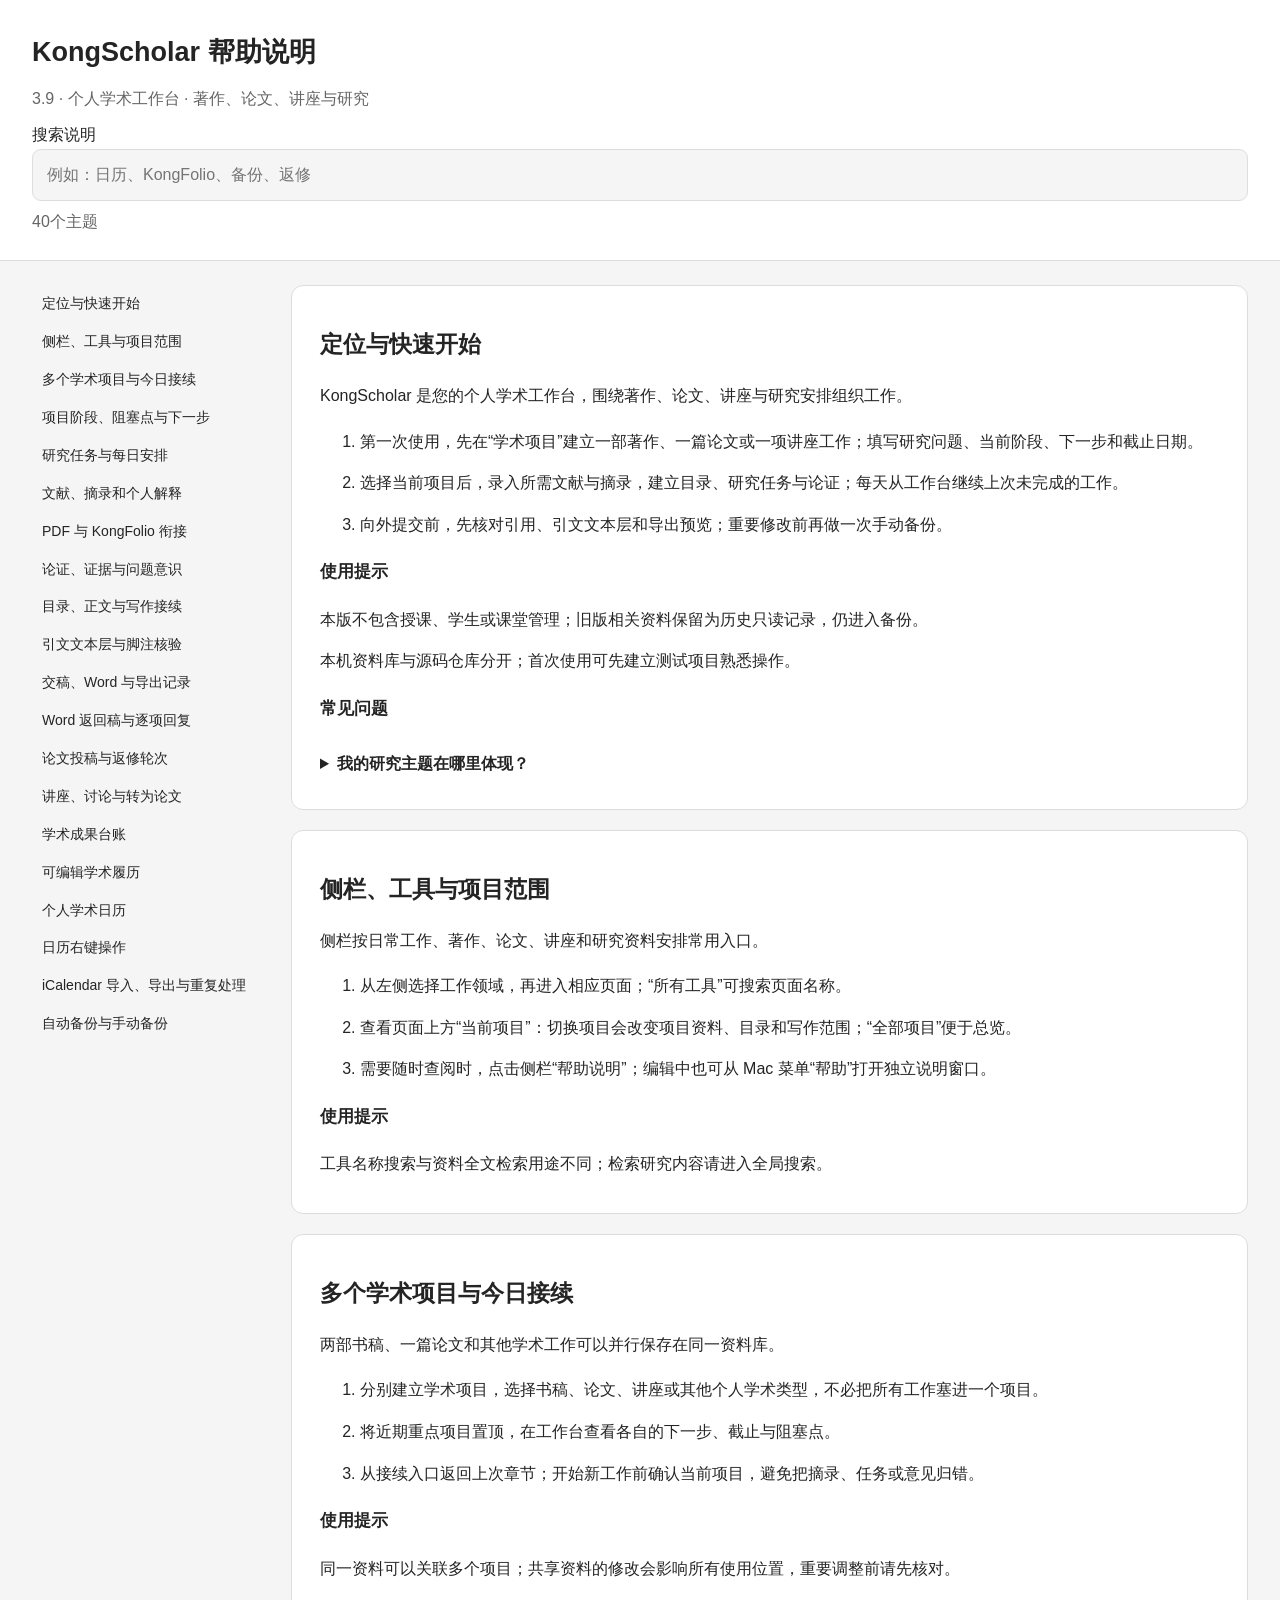
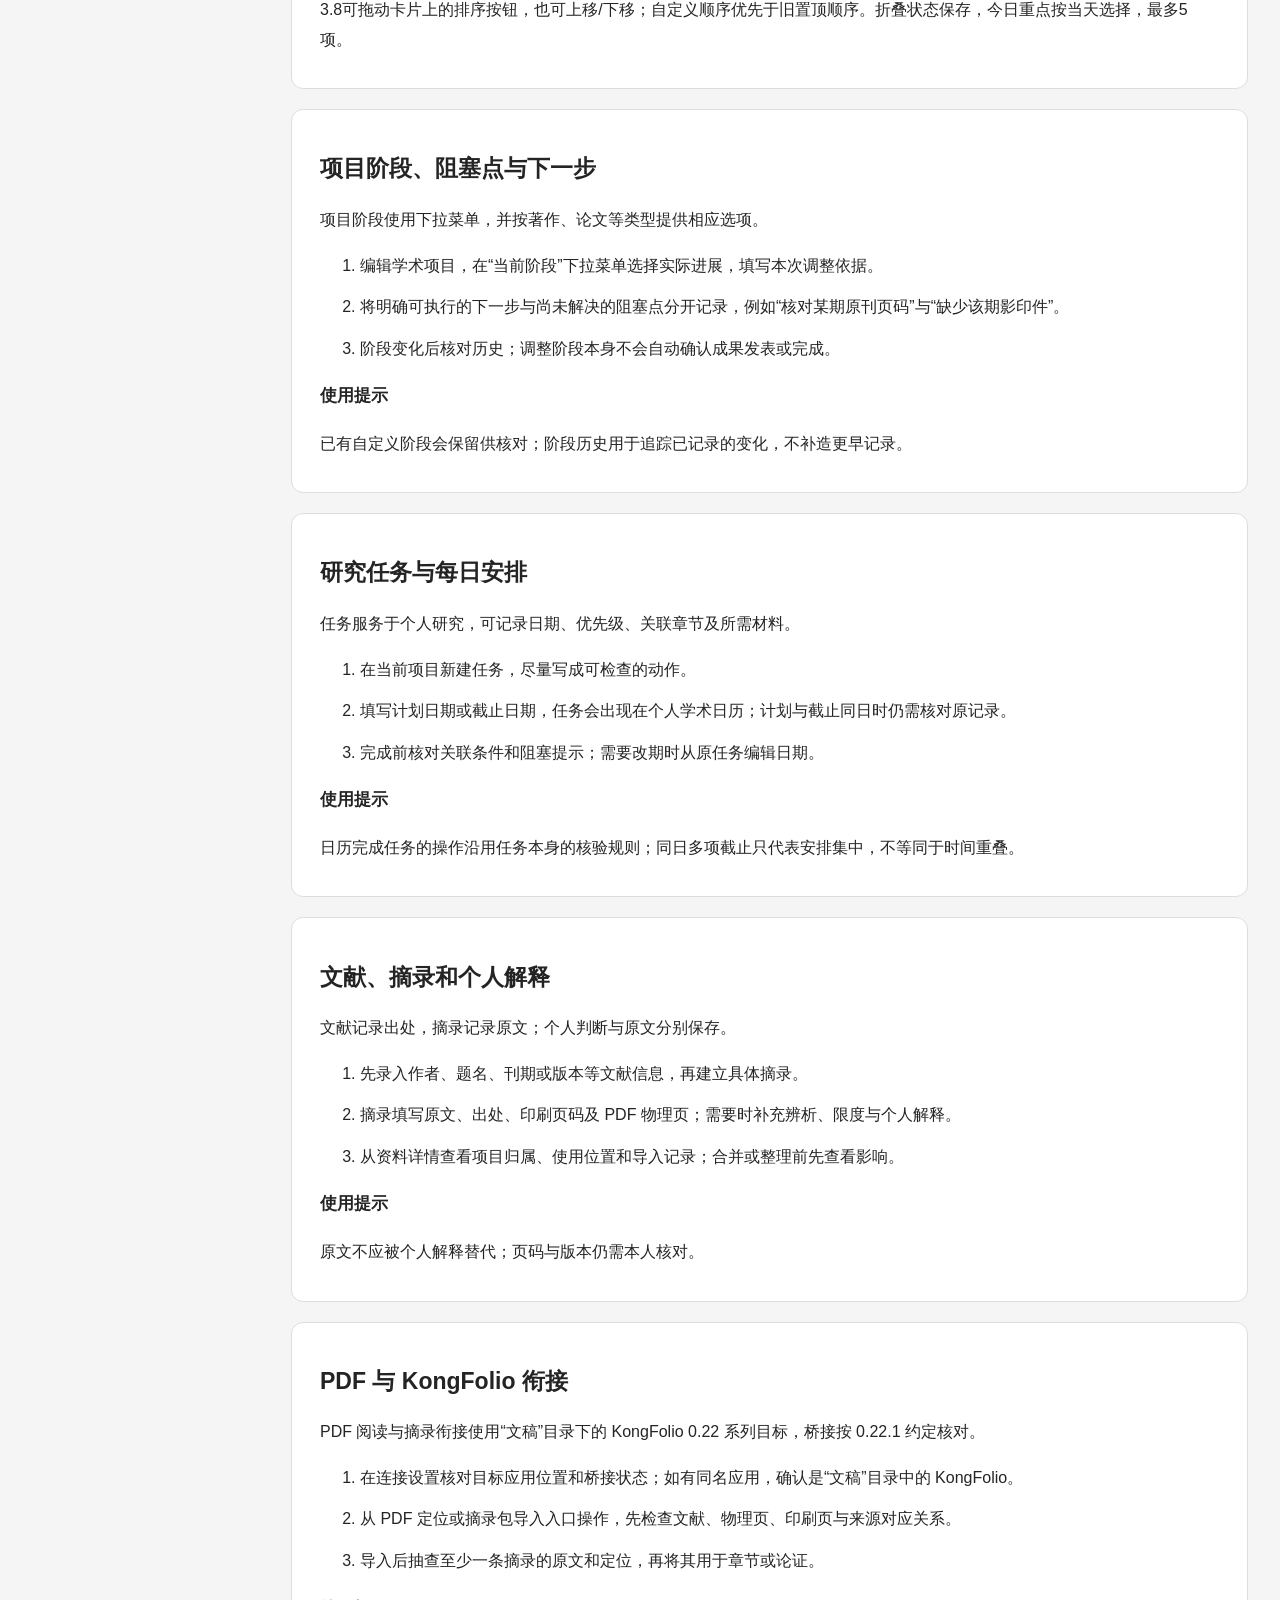
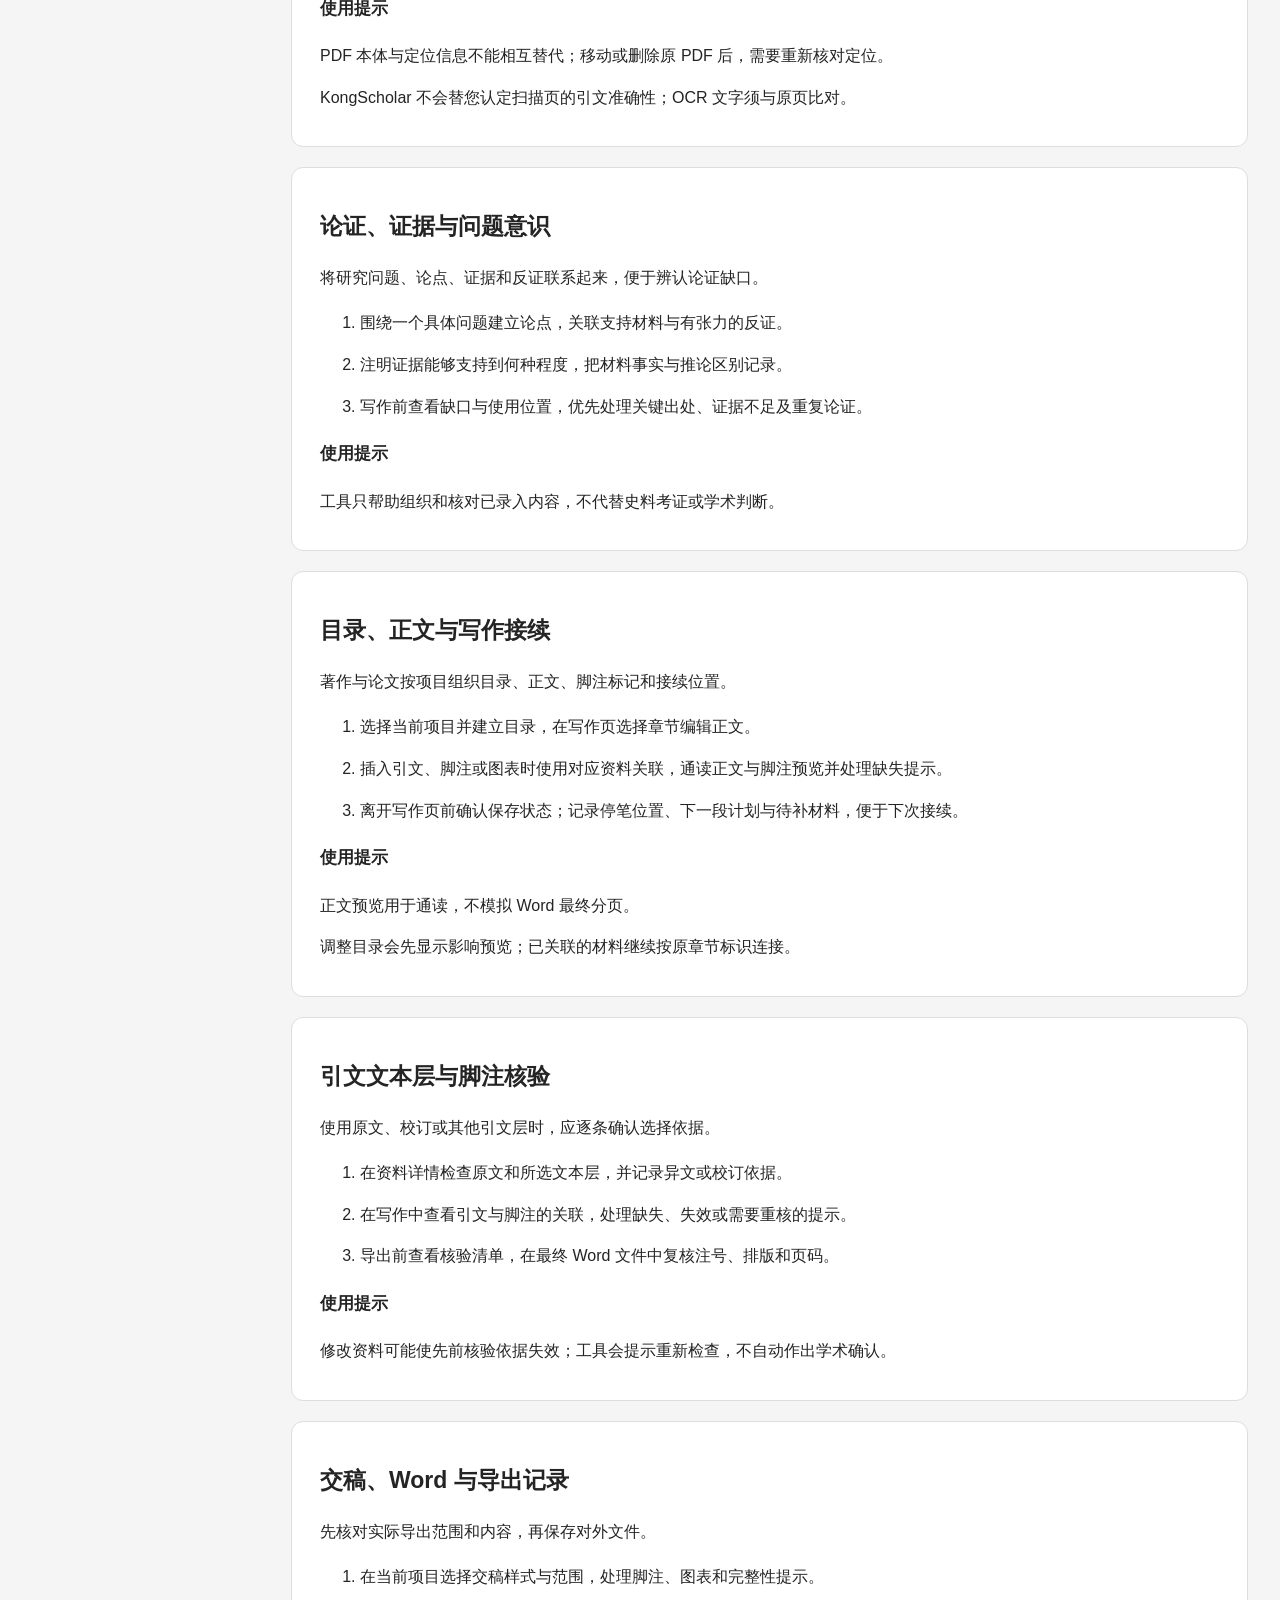
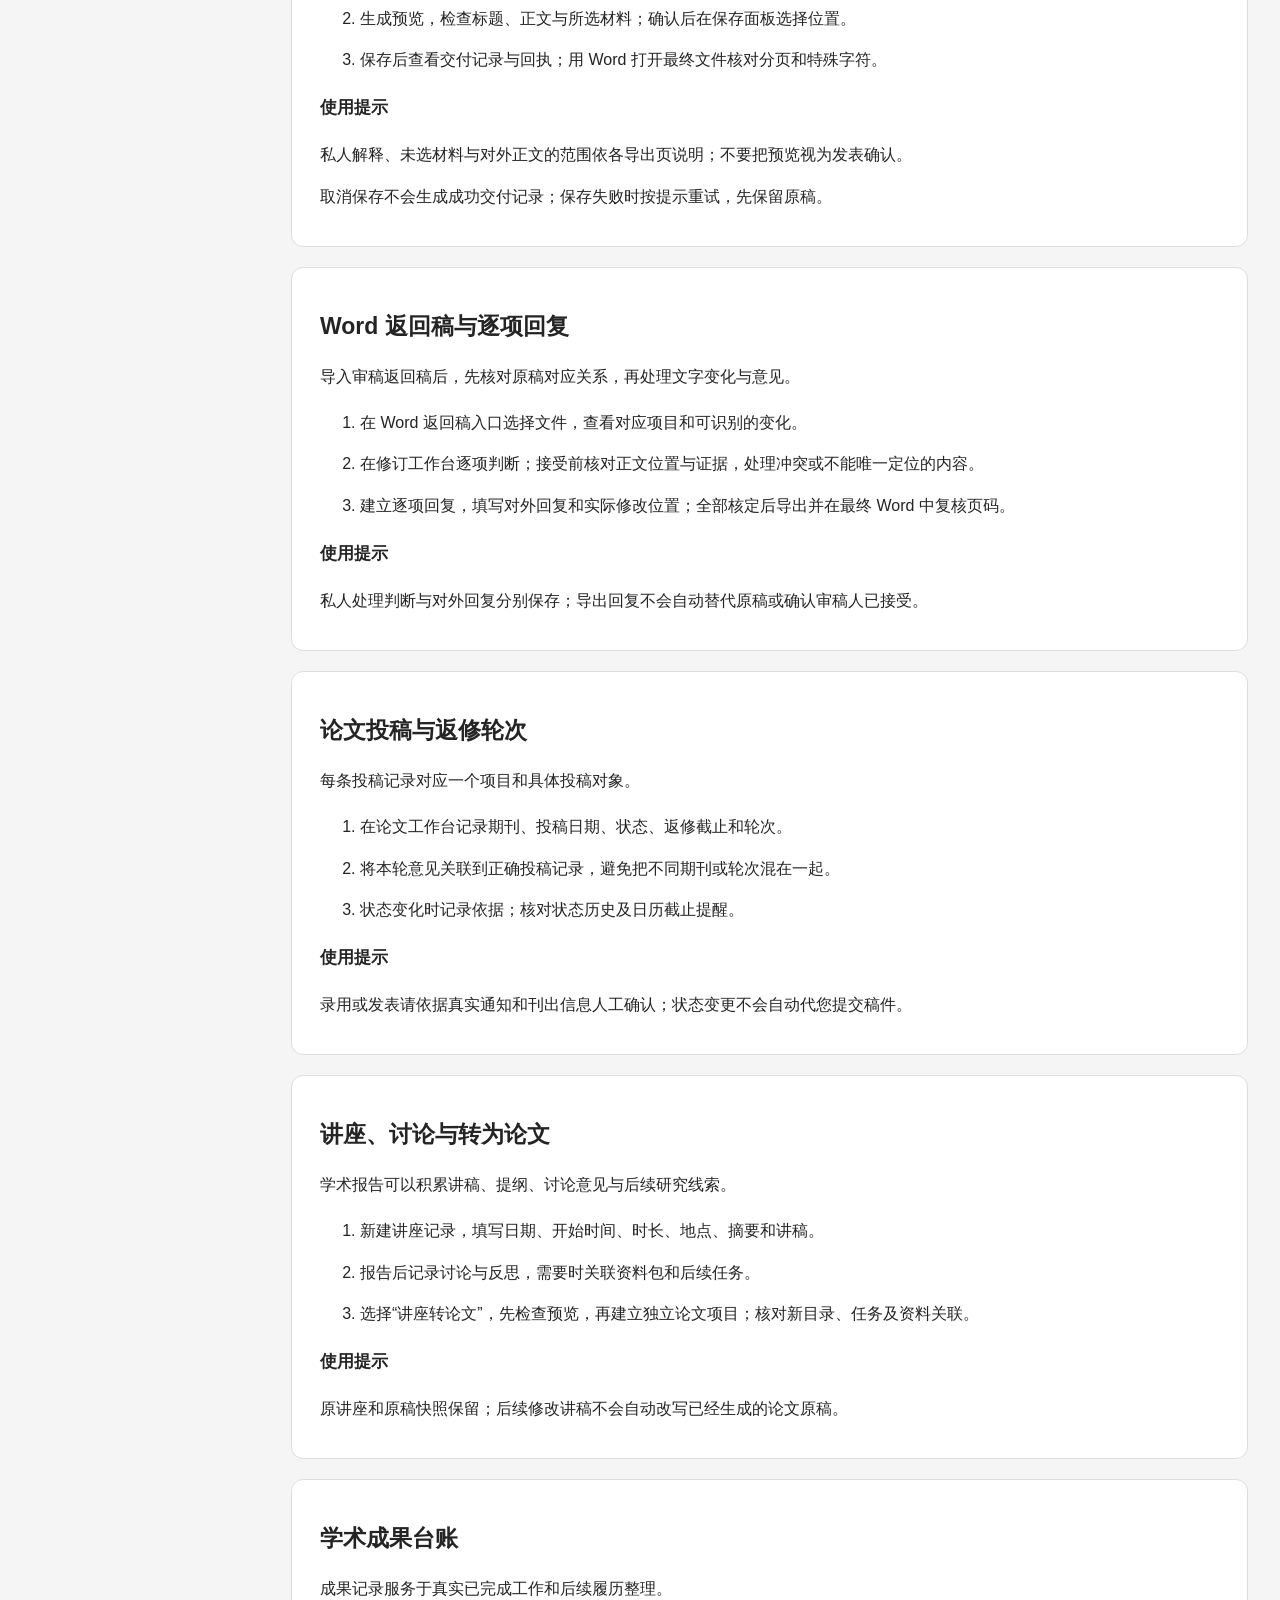
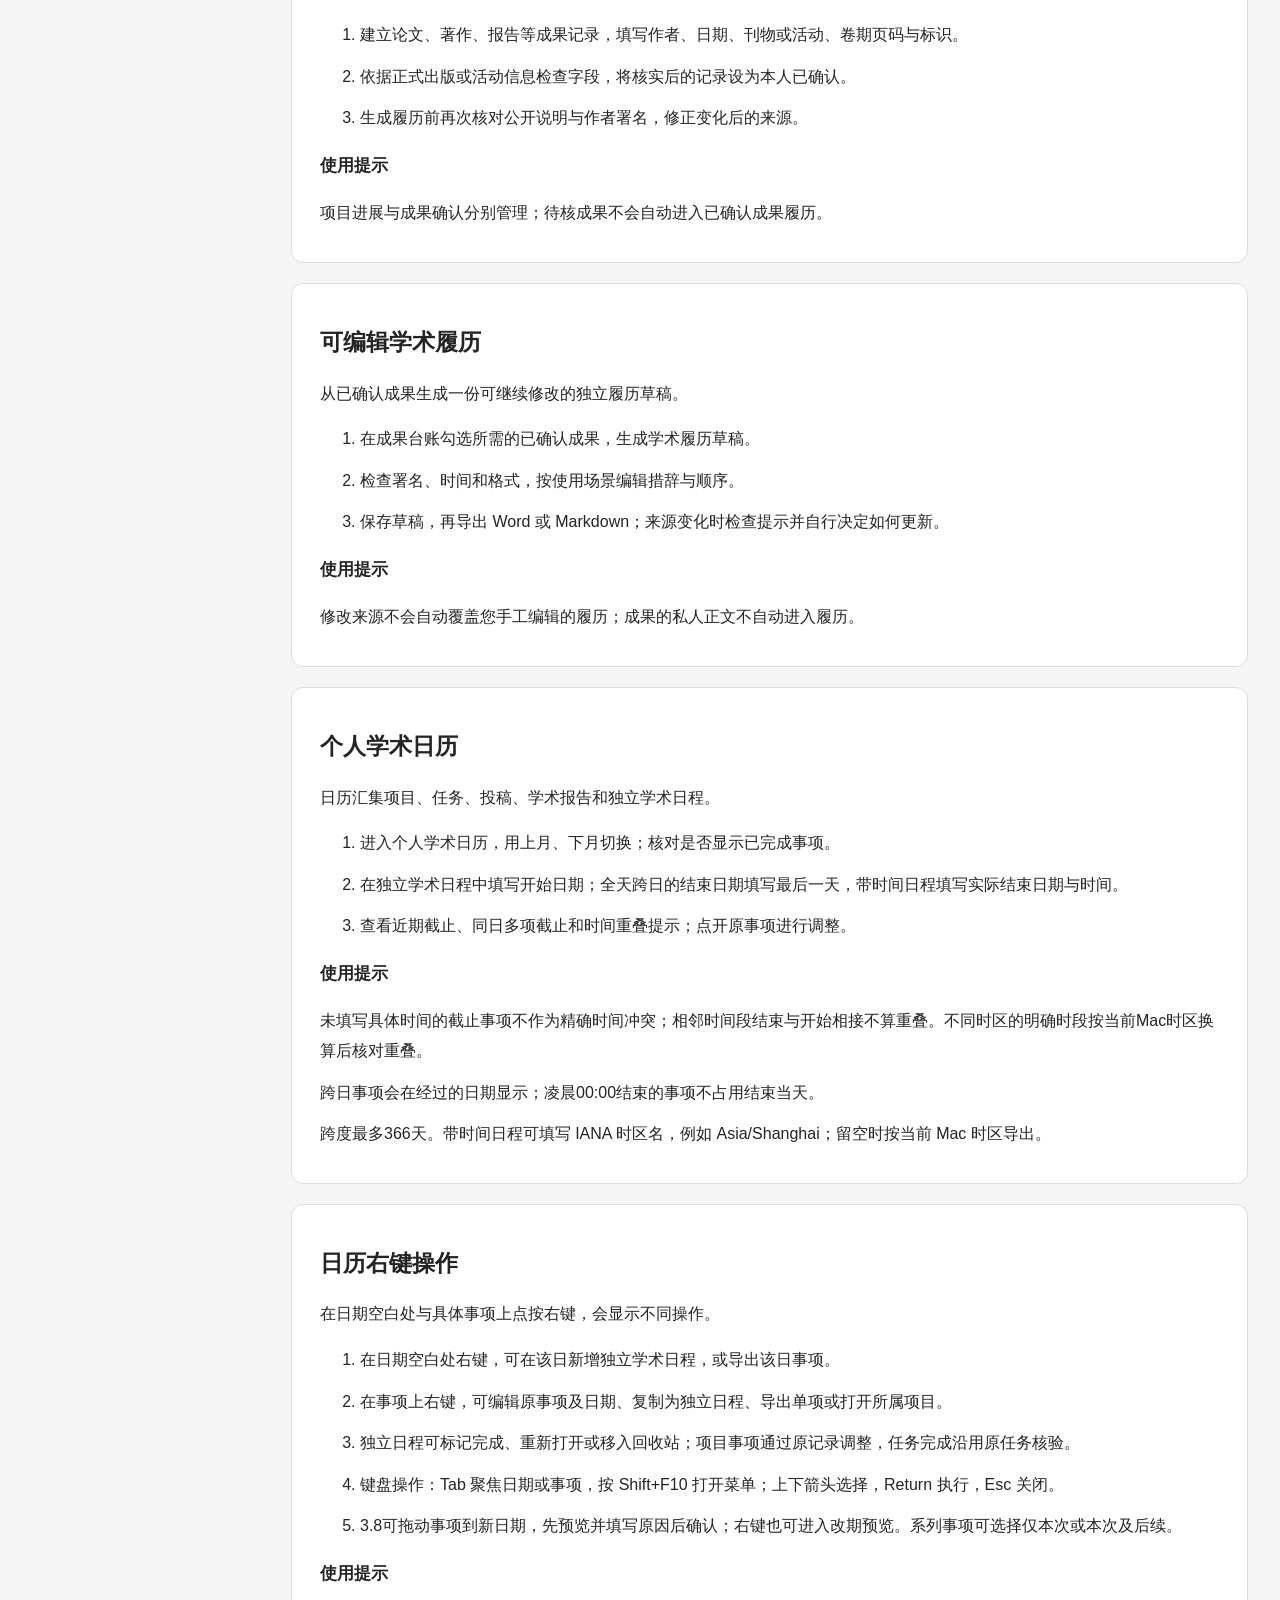
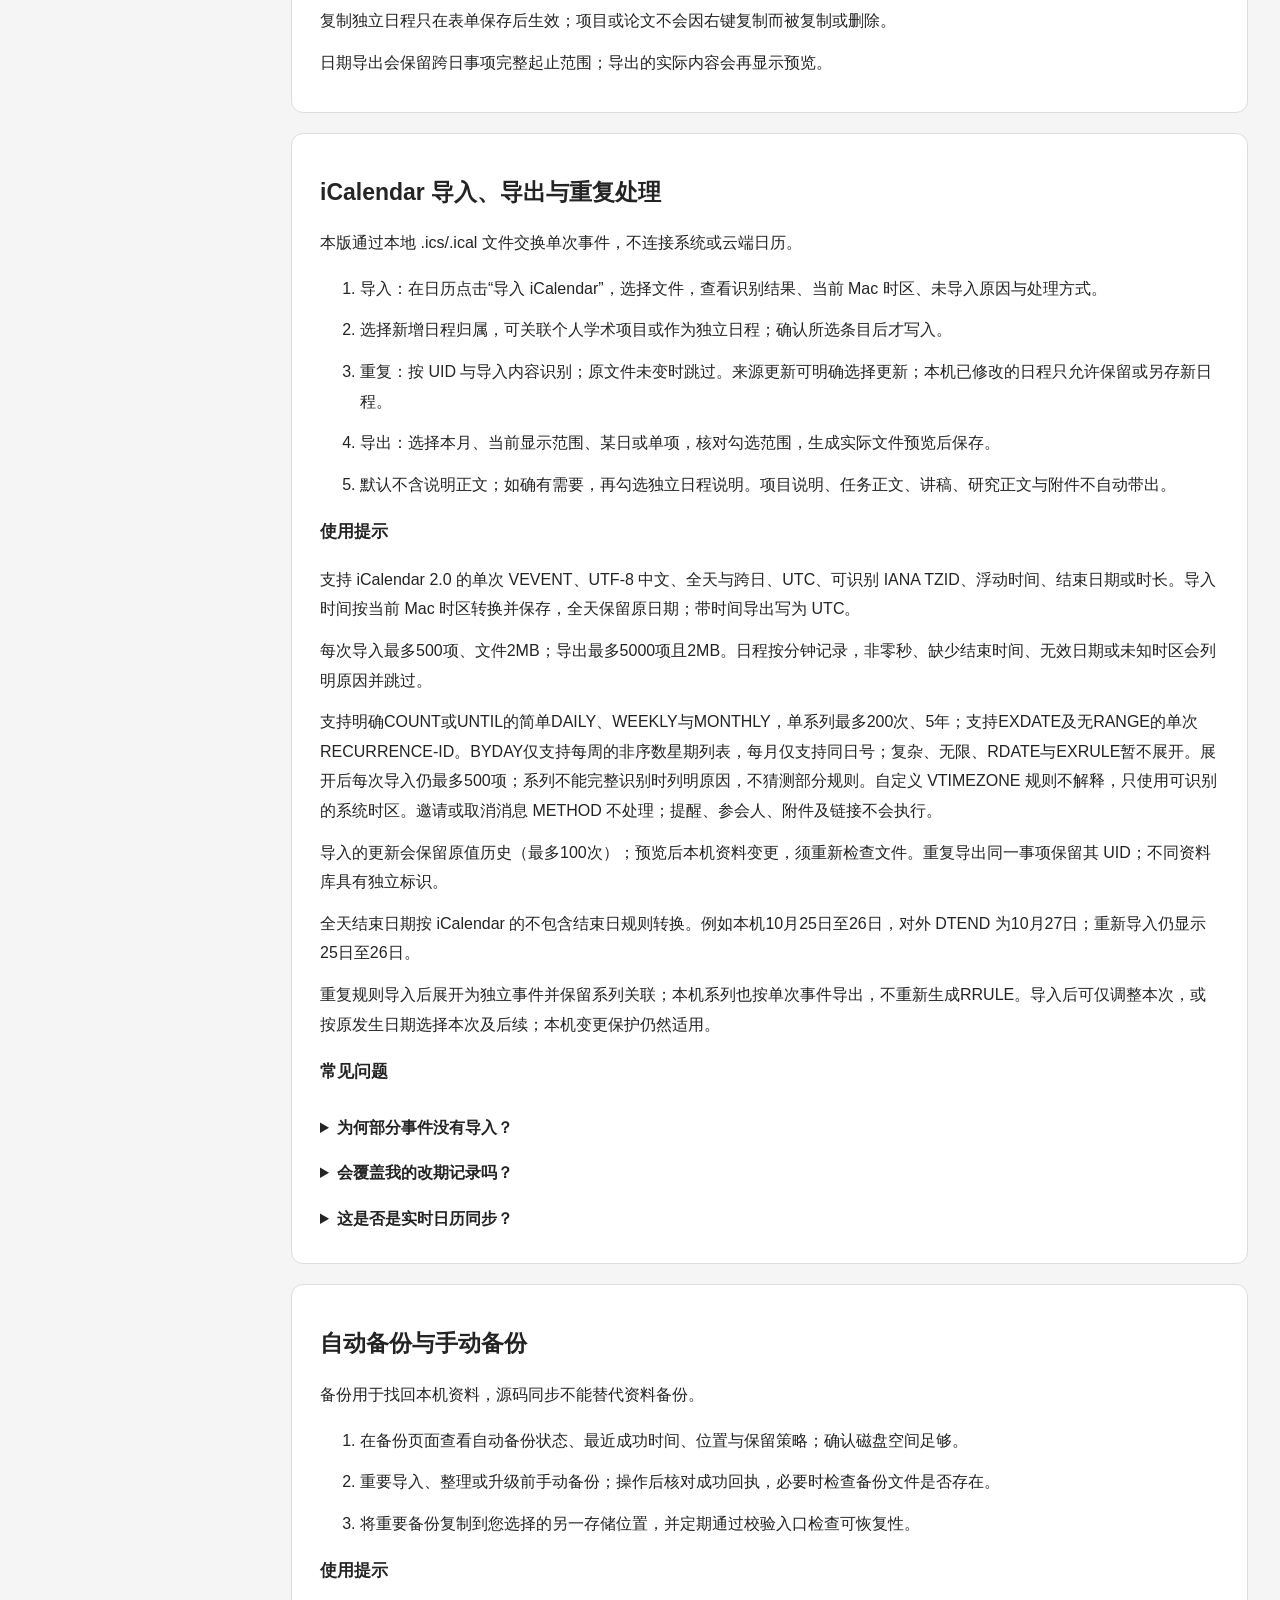
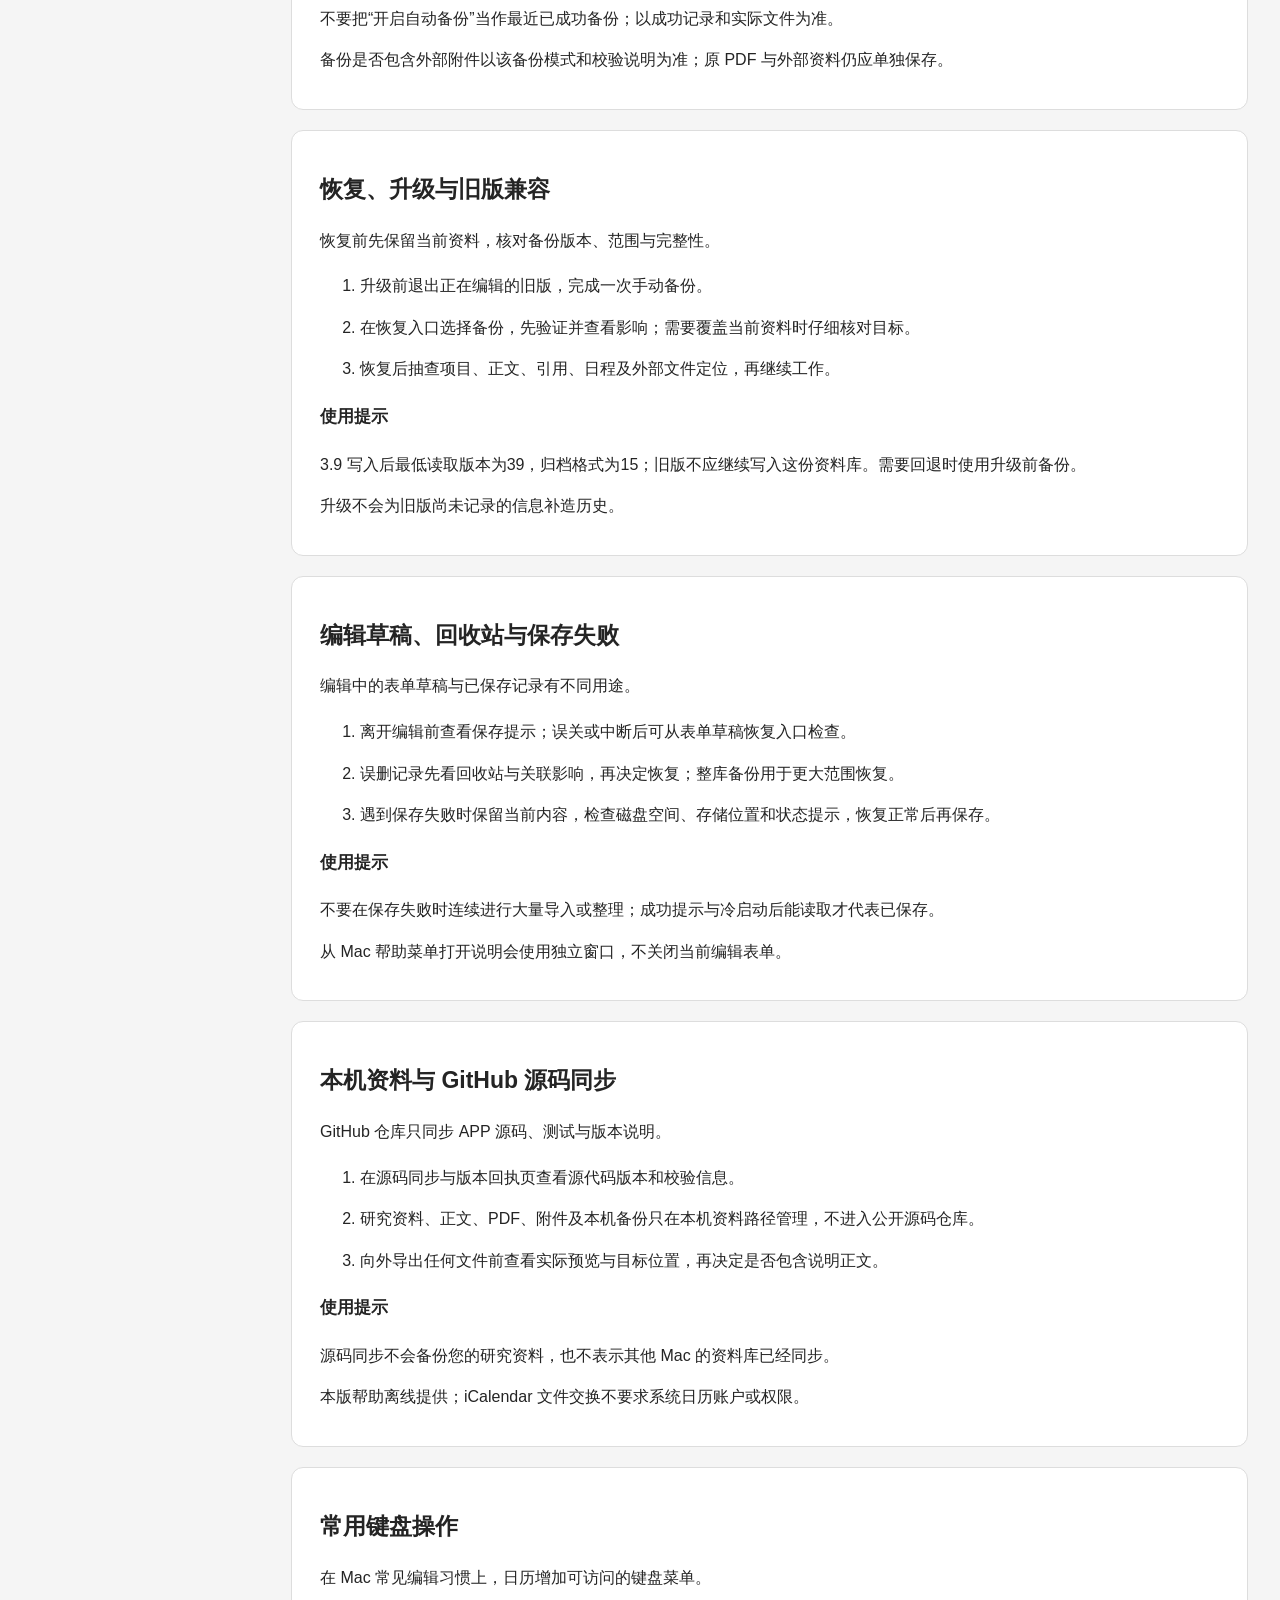
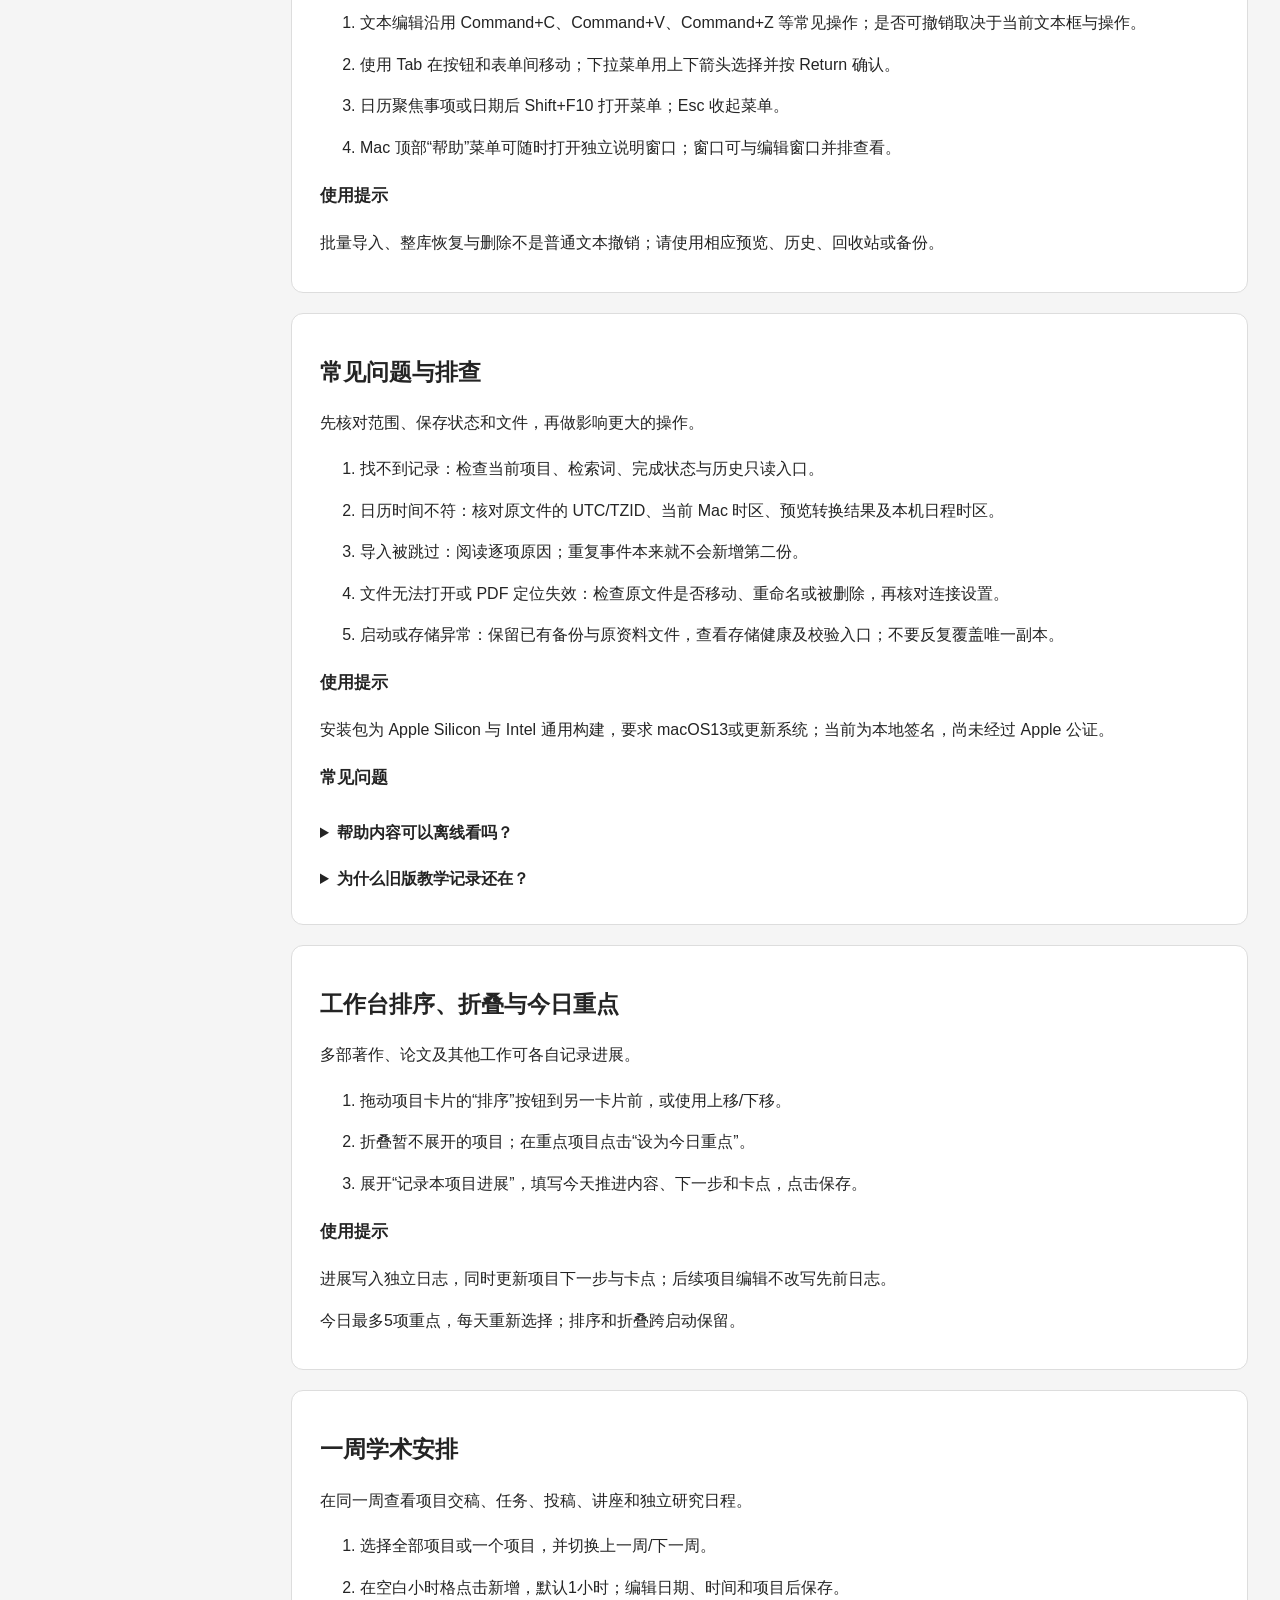
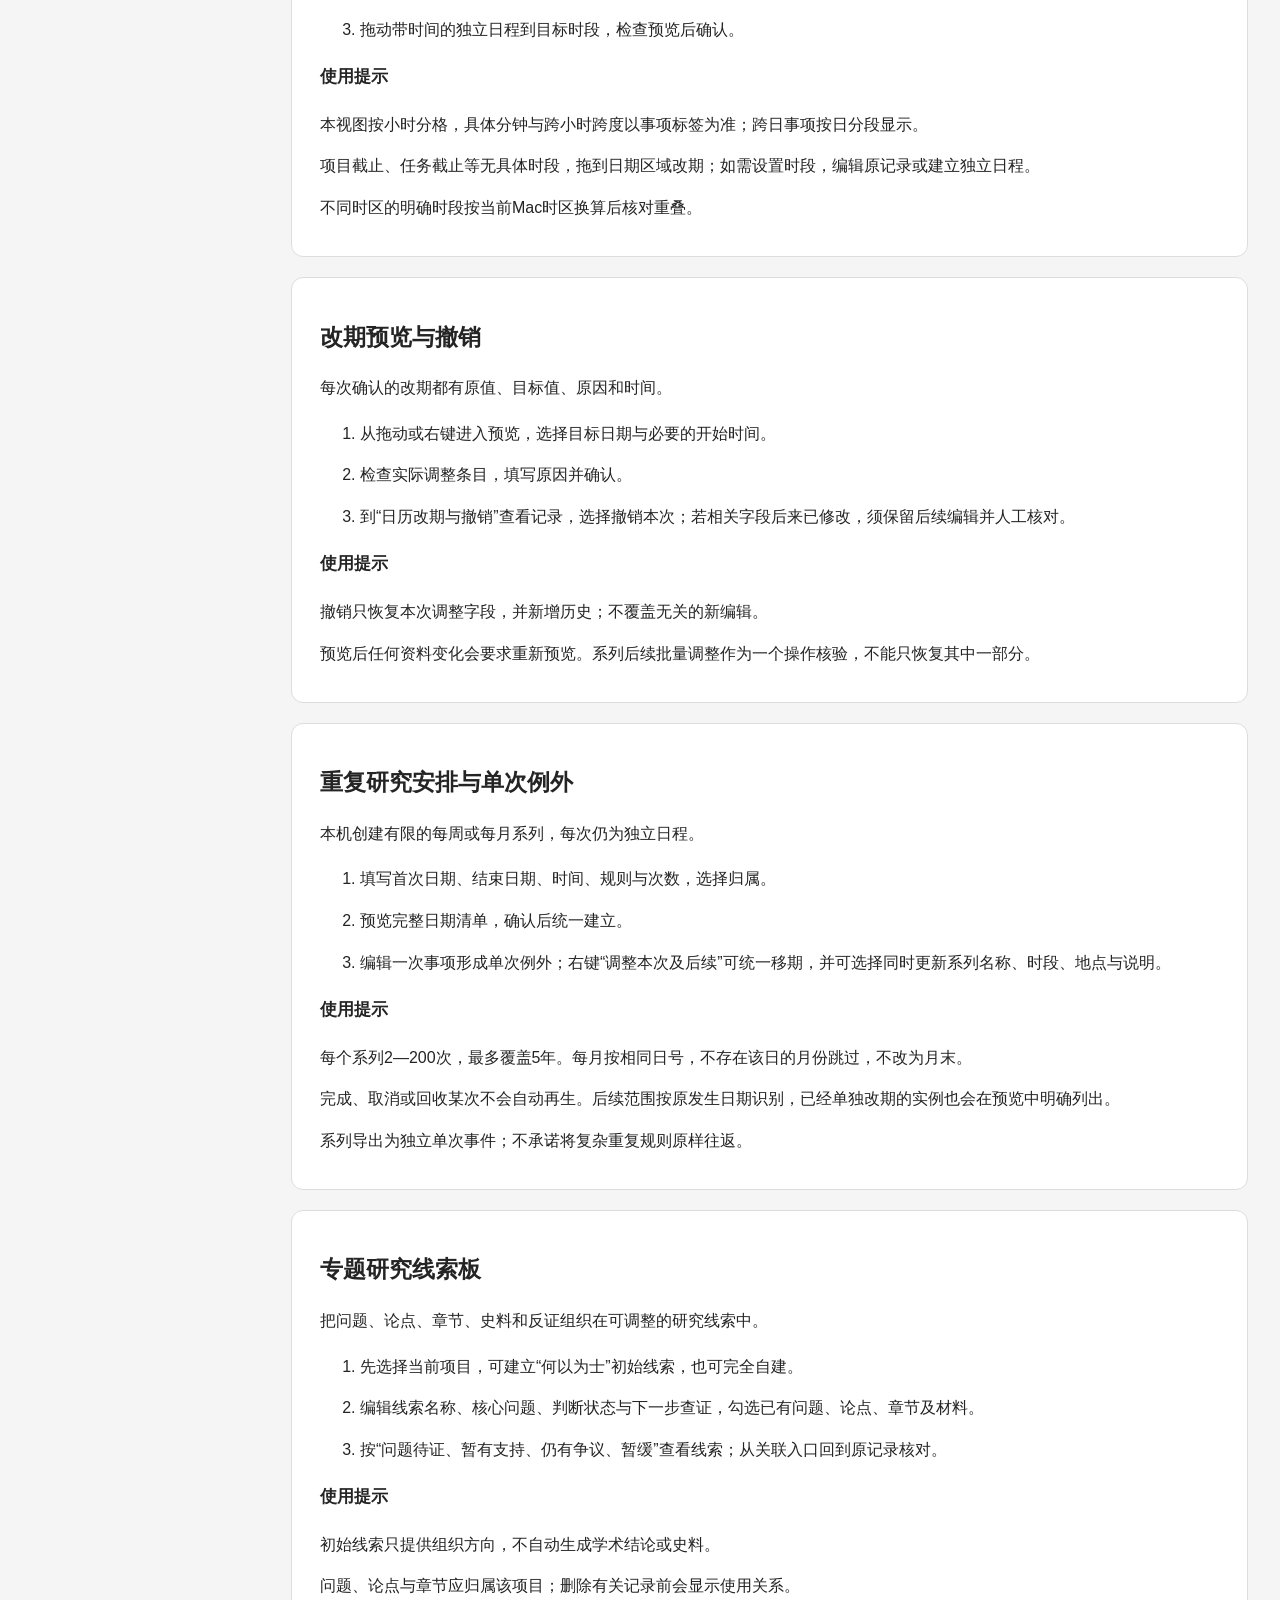
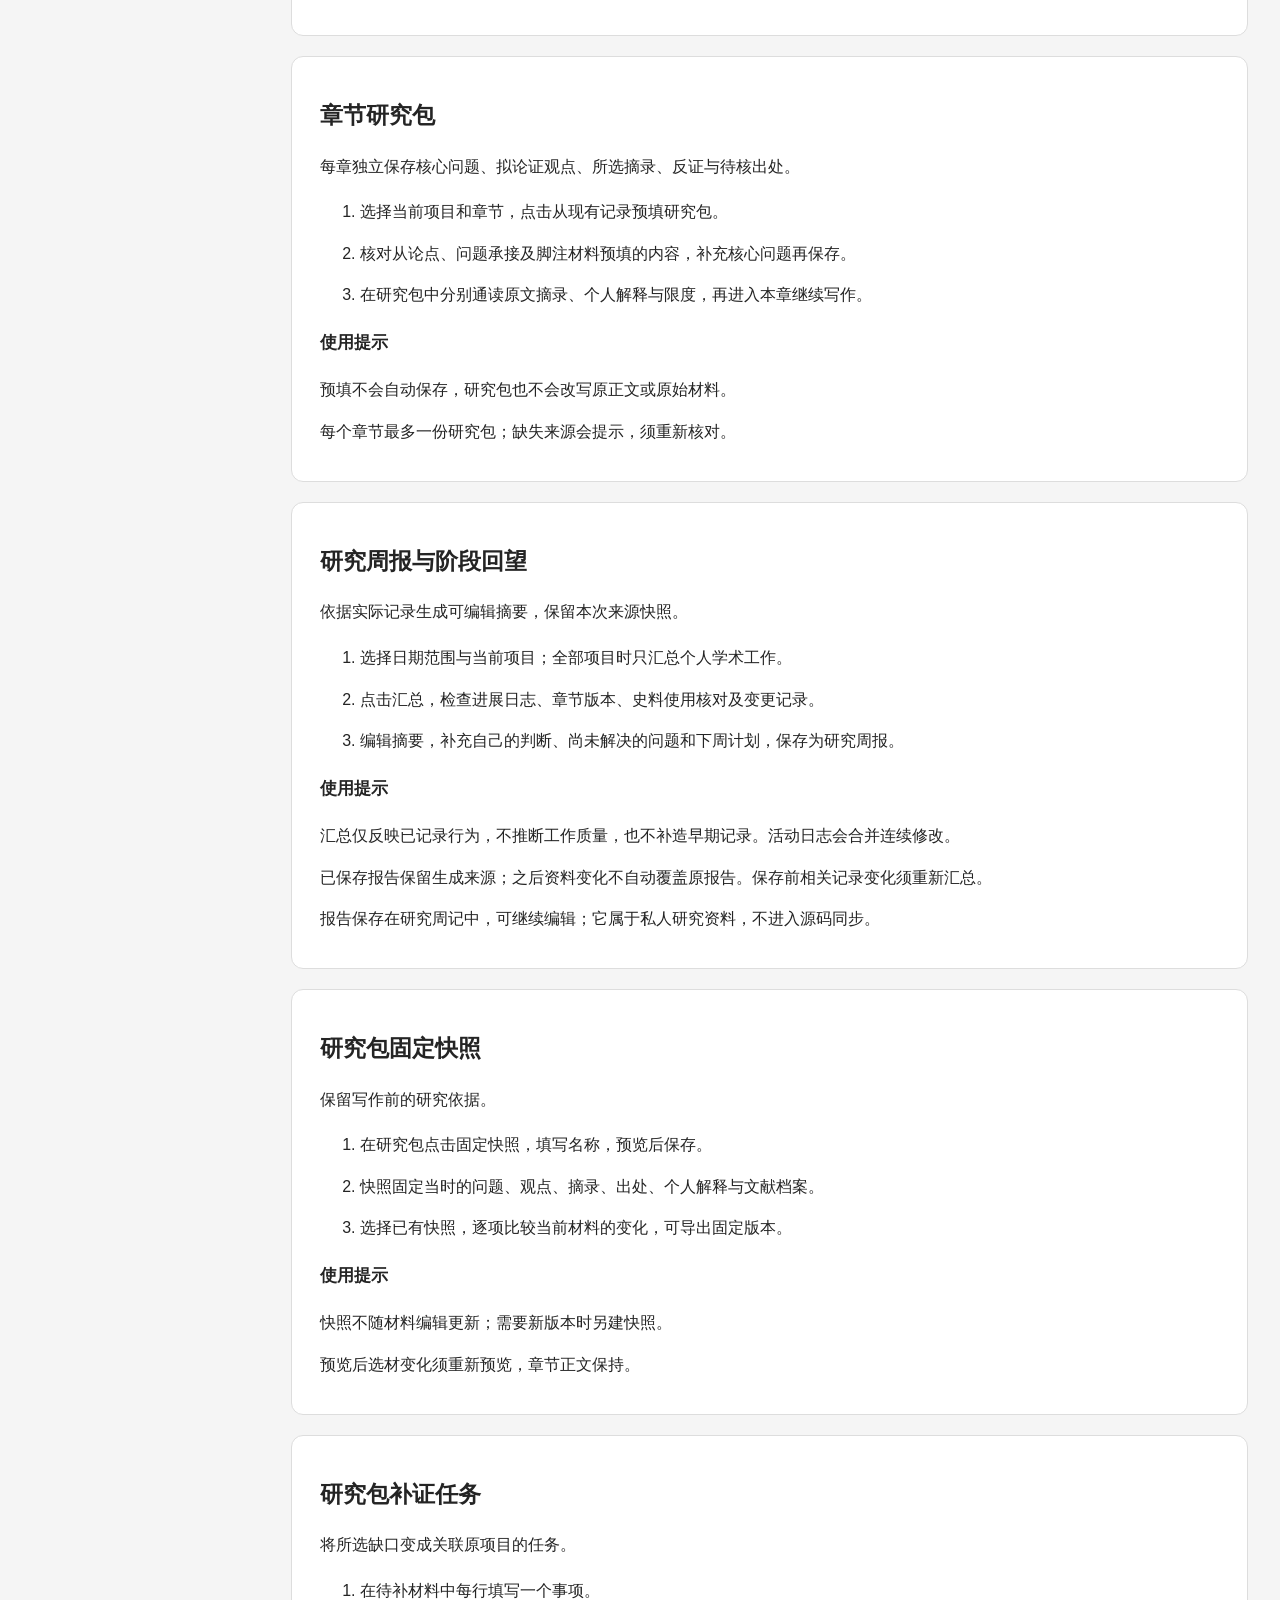
==== commit 1f75b9ea: "Release KongScholar 3.9.0: research snapshots, evidence tasks, history, archive, time zones, briefs " ====
--- a/Documentation/使用说明.html
+++ b/Documentation/使用说明.html
@@ -1,5 +1,5 @@
-<!doctype html><html lang="zh-CN"><meta charset="utf-8"><meta name="viewport" content="width=device-width,initial-scale=1"><meta http-equiv="Content-Security-Policy" content="default-src 'none'; style-src 'unsafe-inline'; script-src 'unsafe-inline'"><title>KongScholar 3.8 帮助说明</title><style>
+<!doctype html><html lang="zh-CN"><meta charset="utf-8"><meta name="viewport" content="width=device-width,initial-scale=1"><meta http-equiv="Content-Security-Policy" content="default-src 'none'; style-src 'unsafe-inline'; script-src 'unsafe-inline'"><title>KongScholar 3.9 帮助说明</title><style>
 :root{color-scheme:light dark;--bg:#f5f5f5;--panel:#fff;--ink:#242424;--muted:#656565;--line:#ddd}*{box-sizing:border-box}body{margin:0;background:var(--bg);color:var(--ink);font:16px/1.85 -apple-system,BlinkMacSystemFont,sans-serif}header{padding:28px 32px 18px;border-bottom:1px solid var(--line);background:var(--panel)}h1{font-size:27px;margin:0}h2{font-size:23px;line-height:1.5}h3{font-size:17px}header p{margin:6px 0;color:var(--muted)}input{width:100%;font:inherit;padding:10px 14px;border:1px solid var(--line);border-radius:9px;background:var(--bg);color:var(--ink)}.layout{display:grid;grid-template-columns:235px minmax(0,1fr);gap:24px;padding:24px 32px;max-width:1400px;margin:auto}nav{align-self:start;position:sticky;top:16px;max-height:85vh;overflow:auto}a{color:inherit}nav a{display:block;padding:6px 10px;border-radius:7px;text-decoration:none;font-size:14px}nav a:hover,nav a:focus{background:var(--line)}article{background:var(--panel);padding:22px 28px;margin:0 0 20px;border:1px solid var(--line);border-radius:12px;scroll-margin-top:16px;overflow-wrap:anywhere}article p,li{margin:12px 0}details{padding:8px 0}summary{cursor:pointer;font-weight:600}footer{color:var(--muted);padding:0 32px 32px;font-size:13px}[hidden]{display:none!important}@media(prefers-color-scheme:dark){:root{--bg:#212121;--panel:#292929;--ink:#ececec;--muted:#b0b0b0;--line:#454545}}@media(max-width:700px){.layout{grid-template-columns:1fr;padding:16px}nav{position:static;max-height:230px}header{padding:20px}article{padding:18px}}@media print{header input,nav{display:none}.layout{display:block;padding:0}article{border:0;break-inside:avoid}article[hidden]{display:block!important}body{background:white;color:black}details p{display:block}}
-</style><header><h1>KongScholar 帮助说明</h1><p>3.8 · 个人学术工作台 · 著作、论文、讲座与研究</p><label for="search">搜索说明</label><input id="search" type="search" placeholder="例如：日历、KongFolio、备份、返修"><p id="count" role="status"></p></header><div class="layout"><nav aria-label="帮助目录"><a href="#welcome" data-topic="welcome">定位与快速开始</a><a href="#navigation" data-topic="navigation">侧栏、工具与项目范围</a><a href="#projects" data-topic="projects">多个学术项目与今日接续</a><a href="#stages" data-topic="stages">项目阶段、阻塞点与下一步</a><a href="#tasks" data-topic="tasks">研究任务与每日安排</a><a href="#materials" data-topic="materials">文献、摘录和个人解释</a><a href="#pdf-folio" data-topic="pdf-folio">PDF 与 KongFolio 衔接</a><a href="#evidence" data-topic="evidence">论证、证据与问题意识</a><a href="#writing" data-topic="writing">目录、正文与写作接续</a><a href="#citations" data-topic="citations">引文文本层与脚注核验</a><a href="#export-word" data-topic="export-word">交稿、Word 与导出记录</a><a href="#revision" data-topic="revision">Word 返回稿与逐项回复</a><a href="#submission" data-topic="submission">论文投稿与返修轮次</a><a href="#talks" data-topic="talks">讲座、讨论与转为论文</a><a href="#outcomes" data-topic="outcomes">学术成果台账</a><a href="#cv" data-topic="cv">可编辑学术履历</a><a href="#calendar" data-topic="calendar">个人学术日历</a><a href="#calendar-context" data-topic="calendar-context">日历右键操作</a><a href="#calendar-ics" data-topic="calendar-ics">iCalendar 导入、导出与重复处理</a><a href="#backup" data-topic="backup">自动备份与手动备份</a><a href="#restore" data-topic="restore">恢复、升级与旧版兼容</a><a href="#drafts" data-topic="drafts">编辑草稿、回收站与保存失败</a><a href="#privacy" data-topic="privacy">本机资料与 GitHub 源码同步</a><a href="#shortcuts" data-topic="shortcuts">常用键盘操作</a><a href="#troubleshooting" data-topic="troubleshooting">常见问题与排查</a><a href="#desk38" data-topic="desk38">工作台排序、折叠与今日重点</a><a href="#week38" data-topic="week38">一周学术安排</a><a href="#moves38" data-topic="moves38">改期预览与撤销</a><a href="#series38" data-topic="series38">重复研究安排与单次例外</a><a href="#lines38" data-topic="lines38">专题研究线索板</a><a href="#packs38" data-topic="packs38">章节研究包</a><a href="#report38" data-topic="report38">研究周报与阶段回望</a></nav><main><article id="welcome"><h2>定位与快速开始</h2><p>KongScholar 是您的个人学术工作台，围绕著作、论文、讲座与研究安排组织工作。</p><ol><li>第一次使用，先在“学术项目”建立一部著作、一篇论文或一项讲座工作；填写研究问题、当前阶段、下一步和截止日期。</li><li>选择当前项目后，录入所需文献与摘录，建立目录、研究任务与论证；每天从工作台继续上次未完成的工作。</li><li>向外提交前，先核对引用、引文文本层和导出预览；重要修改前再做一次手动备份。</li></ol><h3>使用提示</h3><p>本版不包含授课、学生或课堂管理；旧版相关资料保留为历史只读记录，仍进入备份。</p><p>本机资料库与源码仓库分开；首次使用可先建立测试项目熟悉操作。</p><h3>常见问题</h3><details><summary>我的研究主题在哪里体现？</summary><p>可用“何以为士：林乐知与晚清士大夫的重塑”建立著作项目，再把相关论文与讲座分别建为项目，按实际研究需要关联共享材料。</p></details></article><article id="navigation"><h2>侧栏、工具与项目范围</h2><p>侧栏按日常工作、著作、论文、讲座和研究资料安排常用入口。</p><ol><li>从左侧选择工作领域，再进入相应页面；“所有工具”可搜索页面名称。</li><li>查看页面上方“当前项目”：切换项目会改变项目资料、目录和写作范围；“全部项目”便于总览。</li><li>需要随时查阅时，点击侧栏“帮助说明”；编辑中也可从 Mac 菜单“帮助”打开独立说明窗口。</li></ol><h3>使用提示</h3><p>工具名称搜索与资料全文检索用途不同；检索研究内容请进入全局搜索。</p></article><article id="projects"><h2>多个学术项目与今日接续</h2><p>两部书稿、一篇论文和其他学术工作可以并行保存在同一资料库。</p><ol><li>分别建立学术项目，选择书稿、论文、讲座或其他个人学术类型，不必把所有工作塞进一个项目。</li><li>将近期重点项目置顶，在工作台查看各自的下一步、截止与阻塞点。</li><li>从接续入口返回上次章节；开始新工作前确认当前项目，避免把摘录、任务或意见归错。</li></ol><h3>使用提示</h3><p>同一资料可以关联多个项目；共享资料的修改会影响所有使用位置，重要调整前请先核对。</p><p>3.8可拖动卡片上的排序按钮，也可上移/下移；自定义顺序优先于旧置顶顺序。折叠状态保存，今日重点按当天选择，最多5项。</p></article><article id="stages"><h2>项目阶段、阻塞点与下一步</h2><p>项目阶段使用下拉菜单，并按著作、论文等类型提供相应选项。</p><ol><li>编辑学术项目，在“当前阶段”下拉菜单选择实际进展，填写本次调整依据。</li><li>将明确可执行的下一步与尚未解决的阻塞点分开记录，例如“核对某期原刊页码”与“缺少该期影印件”。</li><li>阶段变化后核对历史；调整阶段本身不会自动确认成果发表或完成。</li></ol><h3>使用提示</h3><p>已有自定义阶段会保留供核对；阶段历史用于追踪已记录的变化，不补造更早记录。</p></article><article id="tasks"><h2>研究任务与每日安排</h2><p>任务服务于个人研究，可记录日期、优先级、关联章节及所需材料。</p><ol><li>在当前项目新建任务，尽量写成可检查的动作。</li><li>填写计划日期或截止日期，任务会出现在个人学术日历；计划与截止同日时仍需核对原记录。</li><li>完成前核对关联条件和阻塞提示；需要改期时从原任务编辑日期。</li></ol><h3>使用提示</h3><p>日历完成任务的操作沿用任务本身的核验规则；同日多项截止只代表安排集中，不等同于时间重叠。</p></article><article id="materials"><h2>文献、摘录和个人解释</h2><p>文献记录出处，摘录记录原文；个人判断与原文分别保存。</p><ol><li>先录入作者、题名、刊期或版本等文献信息，再建立具体摘录。</li><li>摘录填写原文、出处、印刷页码及 PDF 物理页；需要时补充辨析、限度与个人解释。</li><li>从资料详情查看项目归属、使用位置和导入记录；合并或整理前先查看影响。</li></ol><h3>使用提示</h3><p>原文不应被个人解释替代；页码与版本仍需本人核对。</p></article><article id="pdf-folio"><h2>PDF 与 KongFolio 衔接</h2><p>PDF 阅读与摘录衔接使用“文稿”目录下的 KongFolio 0.22 系列目标，桥接按 0.22.1 约定核对。</p><ol><li>在连接设置核对目标应用位置和桥接状态；如有同名应用，确认是“文稿”目录中的 KongFolio。</li><li>从 PDF 定位或摘录包导入入口操作，先检查文献、物理页、印刷页与来源对应关系。</li><li>导入后抽查至少一条摘录的原文和定位，再将其用于章节或论证。</li></ol><h3>使用提示</h3><p>PDF 本体与定位信息不能相互替代；移动或删除原 PDF 后，需要重新核对定位。</p><p>KongScholar 不会替您认定扫描页的引文准确性；OCR 文字须与原页比对。</p></article><article id="evidence"><h2>论证、证据与问题意识</h2><p>将研究问题、论点、证据和反证联系起来，便于辨认论证缺口。</p><ol><li>围绕一个具体问题建立论点，关联支持材料与有张力的反证。</li><li>注明证据能够支持到何种程度，把材料事实与推论区别记录。</li><li>写作前查看缺口与使用位置，优先处理关键出处、证据不足及重复论证。</li></ol><h3>使用提示</h3><p>工具只帮助组织和核对已录入内容，不代替史料考证或学术判断。</p></article><article id="writing"><h2>目录、正文与写作接续</h2><p>著作与论文按项目组织目录、正文、脚注标记和接续位置。</p><ol><li>选择当前项目并建立目录，在写作页选择章节编辑正文。</li><li>插入引文、脚注或图表时使用对应资料关联，通读正文与脚注预览并处理缺失提示。</li><li>离开写作页前确认保存状态；记录停笔位置、下一段计划与待补材料，便于下次接续。</li></ol><h3>使用提示</h3><p>正文预览用于通读，不模拟 Word 最终分页。</p><p>调整目录会先显示影响预览；已关联的材料继续按原章节标识连接。</p></article><article id="citations"><h2>引文文本层与脚注核验</h2><p>使用原文、校订或其他引文层时，应逐条确认选择依据。</p><ol><li>在资料详情检查原文和所选文本层，并记录异文或校订依据。</li><li>在写作中查看引文与脚注的关联，处理缺失、失效或需要重核的提示。</li><li>导出前查看核验清单，在最终 Word 文件中复核注号、排版和页码。</li></ol><h3>使用提示</h3><p>修改资料可能使先前核验依据失效；工具会提示重新检查，不自动作出学术确认。</p></article><article id="export-word"><h2>交稿、Word 与导出记录</h2><p>先核对实际导出范围和内容，再保存对外文件。</p><ol><li>在当前项目选择交稿样式与范围，处理脚注、图表和完整性提示。</li><li>生成预览，检查标题、正文与所选材料；确认后在保存面板选择位置。</li><li>保存后查看交付记录与回执；用 Word 打开最终文件核对分页和特殊字符。</li></ol><h3>使用提示</h3><p>私人解释、未选材料与对外正文的范围依各导出页说明；不要把预览视为发表确认。</p><p>取消保存不会生成成功交付记录；保存失败时按提示重试，先保留原稿。</p></article><article id="revision"><h2>Word 返回稿与逐项回复</h2><p>导入审稿返回稿后，先核对原稿对应关系，再处理文字变化与意见。</p><ol><li>在 Word 返回稿入口选择文件，查看对应项目和可识别的变化。</li><li>在修订工作台逐项判断；接受前核对正文位置与证据，处理冲突或不能唯一定位的内容。</li><li>建立逐项回复，填写对外回复和实际修改位置；全部核定后导出并在最终 Word 中复核页码。</li></ol><h3>使用提示</h3><p>私人处理判断与对外回复分别保存；导出回复不会自动替代原稿或确认审稿人已接受。</p></article><article id="submission"><h2>论文投稿与返修轮次</h2><p>每条投稿记录对应一个项目和具体投稿对象。</p><ol><li>在论文工作台记录期刊、投稿日期、状态、返修截止和轮次。</li><li>将本轮意见关联到正确投稿记录，避免把不同期刊或轮次混在一起。</li><li>状态变化时记录依据；核对状态历史及日历截止提醒。</li></ol><h3>使用提示</h3><p>录用或发表请依据真实通知和刊出信息人工确认；状态变更不会自动代您提交稿件。</p></article><article id="talks"><h2>讲座、讨论与转为论文</h2><p>学术报告可以积累讲稿、提纲、讨论意见与后续研究线索。</p><ol><li>新建讲座记录，填写日期、开始时间、时长、地点、摘要和讲稿。</li><li>报告后记录讨论与反思，需要时关联资料包和后续任务。</li><li>选择“讲座转论文”，先检查预览，再建立独立论文项目；核对新目录、任务及资料关联。</li></ol><h3>使用提示</h3><p>原讲座和原稿快照保留；后续修改讲稿不会自动改写已经生成的论文原稿。</p></article><article id="outcomes"><h2>学术成果台账</h2><p>成果记录服务于真实已完成工作和后续履历整理。</p><ol><li>建立论文、著作、报告等成果记录，填写作者、日期、刊物或活动、卷期页码与标识。</li><li>依据正式出版或活动信息检查字段，将核实后的记录设为本人已确认。</li><li>生成履历前再次核对公开说明与作者署名，修正变化后的来源。</li></ol><h3>使用提示</h3><p>项目进展与成果确认分别管理；待核成果不会自动进入已确认成果履历。</p></article><article id="cv"><h2>可编辑学术履历</h2><p>从已确认成果生成一份可继续修改的独立履历草稿。</p><ol><li>在成果台账勾选所需的已确认成果，生成学术履历草稿。</li><li>检查署名、时间和格式，按使用场景编辑措辞与顺序。</li><li>保存草稿，再导出 Word 或 Markdown；来源变化时检查提示并自行决定如何更新。</li></ol><h3>使用提示</h3><p>修改来源不会自动覆盖您手工编辑的履历；成果的私人正文不自动进入履历。</p></article><article id="calendar"><h2>个人学术日历</h2><p>日历汇集项目、任务、投稿、学术报告和独立学术日程。</p><ol><li>进入个人学术日历，用上月、下月切换；核对是否显示已完成事项。</li><li>在独立学术日程中填写开始日期；全天跨日的结束日期填写最后一天，带时间日程填写实际结束日期与时间。</li><li>查看近期截止、同日多项截止和时间重叠提示；点开原事项进行调整。</li></ol><h3>使用提示</h3><p>未填写具体时间的截止事项不作为精确时间冲突；相邻时间段结束与开始相接不算重叠。不同时区的事项不自动比较重叠，请按标注时区人工核对。</p><p>跨日事项会在经过的日期显示；凌晨00:00结束的事项不占用结束当天。</p><p>跨度最多366天。带时间日程可填写 IANA 时区名，例如 Asia/Shanghai；留空时按当前 Mac 时区导出。</p></article><article id="calendar-context"><h2>日历右键操作</h2><p>在日期空白处与具体事项上点按右键，会显示不同操作。</p><ol><li>在日期空白处右键，可在该日新增独立学术日程，或导出该日事项。</li><li>在事项上右键，可编辑原事项及日期、复制为独立日程、导出单项或打开所属项目。</li><li>独立日程可标记完成、重新打开或移入回收站；项目事项通过原记录调整，任务完成沿用原任务核验。</li><li>键盘操作：Tab 聚焦日期或事项，按 Shift+F10 打开菜单；上下箭头选择，Return 执行，Esc 关闭。</li><li>3.8可拖动事项到新日期，先预览并填写原因后确认；右键也可进入改期预览。系列事项可选择仅本次或本次及后续。</li></ol><h3>使用提示</h3><p>复制独立日程只在表单保存后生效；项目或论文不会因右键复制而被复制或删除。</p><p>日期导出会保留跨日事项完整起止范围；导出的实际内容会再显示预览。</p></article><article id="calendar-ics"><h2>iCalendar 导入、导出与重复处理</h2><p>本版通过本地 .ics/.ical 文件交换单次事件，不连接系统或云端日历。</p><ol><li>导入：在日历点击“导入 iCalendar”，选择文件，查看识别结果、当前 Mac 时区、未导入原因与处理方式。</li><li>选择新增日程归属，可关联个人学术项目或作为独立日程；确认所选条目后才写入。</li><li>重复：按 UID 与导入内容识别；原文件未变时跳过。来源更新可明确选择更新；本机已修改的日程只允许保留或另存新日程。</li><li>导出：选择本月、当前显示范围、某日或单项，核对勾选范围，生成实际文件预览后保存。</li><li>默认不含说明正文；如确有需要，再勾选独立日程说明。项目说明、任务正文、讲稿、研究正文与附件不自动带出。</li></ol><h3>使用提示</h3><p>支持 iCalendar 2.0 的单次 VEVENT、UTF-8 中文、全天与跨日、UTC、可识别 IANA TZID、浮动时间、结束日期或时长。导入时间按当前 Mac 时区转换并保存，全天保留原日期；带时间导出写为 UTC。</p><p>每次导入最多500项、文件2MB；导出最多5000项且2MB。日程按分钟记录，非零秒、缺少结束时间、无效日期或未知时区会列明原因并跳过。</p><p>支持明确COUNT或UNTIL的简单DAILY、WEEKLY与MONTHLY，单系列最多200次、5年；支持EXDATE及无RANGE的单次RECURRENCE-ID。BYDAY仅支持每周的非序数星期列表，每月仅支持同日号；复杂、无限、RDATE与EXRULE暂不展开。展开后每次导入仍最多500项；系列不能完整识别时列明原因，不猜测部分规则。自定义 VTIMEZONE 规则不解释，只使用可识别的系统时区。邀请或取消消息 METHOD 不处理；提醒、参会人、附件及链接不会执行。</p><p>导入的更新会保留原值历史（最多100次）；预览后本机资料变更，须重新检查文件。重复导出同一事项保留其 UID；不同资料库具有独立标识。</p><p>全天结束日期按 iCalendar 的不包含结束日规则转换。例如本机10月25日至26日，对外 DTEND 为10月27日；重新导入仍显示25日至26日。</p><p>重复规则导入后展开为独立事件并保留系列关联；本机系列也按单次事件导出，不重新生成RRULE。导入后可仅调整本次，或按原发生日期选择本次及后续；本机变更保护仍然适用。</p><h3>常见问题</h3><details><summary>为何部分事件没有导入？</summary><p>在预览的“未导入的事件”查看原因。常见原因包括无限或复杂重复规则、未知时区、缺少结束时间或格式无效；修正源文件后重新检查。</p></details><details><summary>会覆盖我的改期记录吗？</summary><p>不会自动覆盖本机修改。来源有变化且本机保持上次导入状态时，才可明确选择更新；本机已修改时可保留或另存副本。</p></details><details><summary>这是否是实时日历同步？</summary><p>这是手动文件交换。外部日历改变后需重新导入；删除外部事件不会自动删除本机日程，也不会向外发送邀请或提醒。</p></details></article><article id="backup"><h2>自动备份与手动备份</h2><p>备份用于找回本机资料，源码同步不能替代资料备份。</p><ol><li>在备份页面查看自动备份状态、最近成功时间、位置与保留策略；确认磁盘空间足够。</li><li>重要导入、整理或升级前手动备份；操作后核对成功回执，必要时检查备份文件是否存在。</li><li>将重要备份复制到您选择的另一存储位置，并定期通过校验入口检查可恢复性。</li></ol><h3>使用提示</h3><p>不要把“开启自动备份”当作最近已成功备份；以成功记录和实际文件为准。</p><p>备份是否包含外部附件以该备份模式和校验说明为准；原 PDF 与外部资料仍应单独保存。</p></article><article id="restore"><h2>恢复、升级与旧版兼容</h2><p>恢复前先保留当前资料，核对备份版本、范围与完整性。</p><ol><li>升级前退出正在编辑的旧版，完成一次手动备份。</li><li>在恢复入口选择备份，先验证并查看影响；需要覆盖当前资料时仔细核对目标。</li><li>恢复后抽查项目、正文、引用、日程及外部文件定位，再继续工作。</li></ol><h3>使用提示</h3><p>3.8 写入后最低读取版本为38，归档格式为14；旧版不应继续写入这份资料库。需要回退时使用升级前备份。</p><p>升级不会为旧版尚未记录的信息补造历史。</p></article><article id="drafts"><h2>编辑草稿、回收站与保存失败</h2><p>编辑中的表单草稿与已保存记录有不同用途。</p><ol><li>离开编辑前查看保存提示；误关或中断后可从表单草稿恢复入口检查。</li><li>误删记录先看回收站与关联影响，再决定恢复；整库备份用于更大范围恢复。</li><li>遇到保存失败时保留当前内容，检查磁盘空间、存储位置和状态提示，恢复正常后再保存。</li></ol><h3>使用提示</h3><p>不要在保存失败时连续进行大量导入或整理；成功提示与冷启动后能读取才代表已保存。</p><p>从 Mac 帮助菜单打开说明会使用独立窗口，不关闭当前编辑表单。</p></article><article id="privacy"><h2>本机资料与 GitHub 源码同步</h2><p>GitHub 仓库只同步 APP 源码、测试与版本说明。</p><ol><li>在源码同步与版本回执页查看源代码版本和校验信息。</li><li>研究资料、正文、PDF、附件及本机备份只在本机资料路径管理，不进入公开源码仓库。</li><li>向外导出任何文件前查看实际预览与目标位置，再决定是否包含说明正文。</li></ol><h3>使用提示</h3><p>源码同步不会备份您的研究资料，也不表示其他 Mac 的资料库已经同步。</p><p>本版帮助离线提供；iCalendar 文件交换不要求系统日历账户或权限。</p></article><article id="shortcuts"><h2>常用键盘操作</h2><p>在 Mac 常见编辑习惯上，日历增加可访问的键盘菜单。</p><ol><li>文本编辑沿用 Command+C、Command+V、Command+Z 等常见操作；是否可撤销取决于当前文本框与操作。</li><li>使用 Tab 在按钮和表单间移动；下拉菜单用上下箭头选择并按 Return 确认。</li><li>日历聚焦事项或日期后 Shift+F10 打开菜单；Esc 收起菜单。</li><li>Mac 顶部“帮助”菜单可随时打开独立说明窗口；窗口可与编辑窗口并排查看。</li></ol><h3>使用提示</h3><p>批量导入、整库恢复与删除不是普通文本撤销；请使用相应预览、历史、回收站或备份。</p></article><article id="troubleshooting"><h2>常见问题与排查</h2><p>先核对范围、保存状态和文件，再做影响更大的操作。</p><ol><li>找不到记录：检查当前项目、检索词、完成状态与历史只读入口。</li><li>日历时间不符：核对原文件的 UTC/TZID、当前 Mac 时区、预览转换结果及本机日程时区。</li><li>导入被跳过：阅读逐项原因；重复事件本来就不会新增第二份。</li><li>文件无法打开或 PDF 定位失效：检查原文件是否移动、重命名或被删除，再核对连接设置。</li><li>启动或存储异常：保留已有备份与原资料文件，查看存储健康及校验入口；不要反复覆盖唯一副本。</li></ol><h3>使用提示</h3><p>安装包为 Apple Silicon 与 Intel 通用构建，要求 macOS13或更新系统；当前为本地签名，尚未经过 Apple 公证。</p><h3>常见问题</h3><details><summary>帮助内容可以离线看吗？</summary><p>可以。应用内说明和 Mac 帮助窗口均随安装包提供，不依赖网络。</p></details><details><summary>为什么旧版教学记录还在？</summary><p>为了保留历史资料和备份完整性。当前工作流围绕个人学术，历史教学相关记录只供查阅，不再作为日常教学模块。</p></details></article><article id="desk38"><h2>工作台排序、折叠与今日重点</h2><p>多部著作、论文及其他工作可各自记录进展。</p><ol><li>拖动项目卡片的“排序”按钮到另一卡片前，或使用上移/下移。</li><li>折叠暂不展开的项目；在重点项目点击“设为今日重点”。</li><li>展开“记录本项目进展”，填写今天推进内容、下一步和卡点，点击保存。</li></ol><h3>使用提示</h3><p>进展写入独立日志，同时更新项目下一步与卡点；后续项目编辑不改写先前日志。</p><p>今日最多5项重点，每天重新选择；排序和折叠跨启动保留。</p></article><article id="week38"><h2>一周学术安排</h2><p>在同一周查看项目交稿、任务、投稿、讲座和独立研究日程。</p><ol><li>选择全部项目或一个项目，并切换上一周/下一周。</li><li>在空白小时格点击新增，默认1小时；编辑日期、时间和项目后保存。</li><li>拖动带时间的独立日程到目标时段，检查预览后确认。</li></ol><h3>使用提示</h3><p>本视图按小时分格，具体分钟与跨小时跨度以事项标签为准；跨日事项按日分段显示。</p><p>项目截止、任务截止等无具体时段，拖到日期区域改期；如需设置时段，编辑原记录或建立独立日程。</p><p>不同时区的事项不自动比较重叠。</p></article><article id="moves38"><h2>改期预览与撤销</h2><p>每次确认的改期都有原值、目标值、原因和时间。</p><ol><li>从拖动或右键进入预览，选择目标日期与必要的开始时间。</li><li>检查实际调整条目，填写原因并确认。</li><li>到“日历改期与撤销”查看记录，选择撤销本次；若相关字段后来已修改，须保留后续编辑并人工核对。</li></ol><h3>使用提示</h3><p>撤销只恢复本次调整字段，并新增历史；不覆盖无关的新编辑。</p><p>预览后任何资料变化会要求重新预览。系列后续批量调整作为一个操作核验，不能只恢复其中一部分。</p></article><article id="series38"><h2>重复研究安排与单次例外</h2><p>本机创建有限的每周或每月系列，每次仍为独立日程。</p><ol><li>填写首次日期、结束日期、时间、规则与次数，选择归属。</li><li>预览完整日期清单，确认后统一建立。</li><li>编辑一次事项形成单次例外；右键“调整本次及后续”可统一移期，并可选择同时更新系列名称、时段、地点与说明。</li></ol><h3>使用提示</h3><p>每个系列2—200次，最多覆盖5年。每月按相同日号，不存在该日的月份跳过，不改为月末。</p><p>完成、取消或回收某次不会自动再生。后续范围按原发生日期识别，已经单独改期的实例也会在预览中明确列出。</p><p>系列导出为独立单次事件；不承诺将复杂重复规则原样往返。</p></article><article id="lines38"><h2>专题研究线索板</h2><p>把问题、论点、章节、史料和反证组织在可调整的研究线索中。</p><ol><li>先选择当前项目，可建立“何以为士”初始线索，也可完全自建。</li><li>编辑线索名称、核心问题、判断状态与下一步查证，勾选已有问题、论点、章节及材料。</li><li>按“问题待证、暂有支持、仍有争议、暂缓”查看线索；从关联入口回到原记录核对。</li></ol><h3>使用提示</h3><p>初始线索只提供组织方向，不自动生成学术结论或史料。</p><p>问题、论点与章节应归属该项目；删除有关记录前会显示使用关系。</p></article><article id="packs38"><h2>章节研究包</h2><p>每章独立保存核心问题、拟论证观点、所选摘录、反证与待核出处。</p><ol><li>选择当前项目和章节，点击从现有记录预填研究包。</li><li>核对从论点、问题承接及脚注材料预填的内容，补充核心问题再保存。</li><li>在研究包中分别通读原文摘录、个人解释与限度，再进入本章继续写作。</li></ol><h3>使用提示</h3><p>预填不会自动保存，研究包也不会改写原正文或原始材料。</p><p>每个章节最多一份研究包；缺失来源会提示，须重新核对。</p></article><article id="report38"><h2>研究周报与阶段回望</h2><p>依据实际记录生成可编辑摘要，保留本次来源快照。</p><ol><li>选择日期范围与当前项目；全部项目时只汇总个人学术工作。</li><li>点击汇总，检查进展日志、章节版本、史料使用核对及变更记录。</li><li>编辑摘要，补充自己的判断、尚未解决的问题和下周计划，保存为研究周报。</li></ol><h3>使用提示</h3><p>汇总仅反映已记录行为，不推断工作质量，也不补造早期记录。活动日志会合并连续修改。</p><p>已保存报告保留生成来源；之后资料变化不自动覆盖原报告。保存前相关记录变化须重新汇总。</p><p>报告保存在研究周记中，可继续编辑；它属于私人研究资料，不进入源码同步。</p></article><p id="empty" hidden>没有匹配主题，请缩短关键词。</p></main></div><footer>全部说明随安装包离线提供。日历交换遵循 <a href="https://www.rfc-editor.org/rfc/rfc5545">RFC 5545</a> 的受支持子集，具体范围见 iCalendar 主题。</footer><script>
+</style><header><h1>KongScholar 帮助说明</h1><p>3.9 · 个人学术工作台 · 著作、论文、讲座与研究</p><label for="search">搜索说明</label><input id="search" type="search" placeholder="例如：日历、KongFolio、备份、返修"><p id="count" role="status"></p></header><div class="layout"><nav aria-label="帮助目录"><a href="#welcome" data-topic="welcome">定位与快速开始</a><a href="#navigation" data-topic="navigation">侧栏、工具与项目范围</a><a href="#projects" data-topic="projects">多个学术项目与今日接续</a><a href="#stages" data-topic="stages">项目阶段、阻塞点与下一步</a><a href="#tasks" data-topic="tasks">研究任务与每日安排</a><a href="#materials" data-topic="materials">文献、摘录和个人解释</a><a href="#pdf-folio" data-topic="pdf-folio">PDF 与 KongFolio 衔接</a><a href="#evidence" data-topic="evidence">论证、证据与问题意识</a><a href="#writing" data-topic="writing">目录、正文与写作接续</a><a href="#citations" data-topic="citations">引文文本层与脚注核验</a><a href="#export-word" data-topic="export-word">交稿、Word 与导出记录</a><a href="#revision" data-topic="revision">Word 返回稿与逐项回复</a><a href="#submission" data-topic="submission">论文投稿与返修轮次</a><a href="#talks" data-topic="talks">讲座、讨论与转为论文</a><a href="#outcomes" data-topic="outcomes">学术成果台账</a><a href="#cv" data-topic="cv">可编辑学术履历</a><a href="#calendar" data-topic="calendar">个人学术日历</a><a href="#calendar-context" data-topic="calendar-context">日历右键操作</a><a href="#calendar-ics" data-topic="calendar-ics">iCalendar 导入、导出与重复处理</a><a href="#backup" data-topic="backup">自动备份与手动备份</a><a href="#restore" data-topic="restore">恢复、升级与旧版兼容</a><a href="#drafts" data-topic="drafts">编辑草稿、回收站与保存失败</a><a href="#privacy" data-topic="privacy">本机资料与 GitHub 源码同步</a><a href="#shortcuts" data-topic="shortcuts">常用键盘操作</a><a href="#troubleshooting" data-topic="troubleshooting">常见问题与排查</a><a href="#desk38" data-topic="desk38">工作台排序、折叠与今日重点</a><a href="#week38" data-topic="week38">一周学术安排</a><a href="#moves38" data-topic="moves38">改期预览与撤销</a><a href="#series38" data-topic="series38">重复研究安排与单次例外</a><a href="#lines38" data-topic="lines38">专题研究线索板</a><a href="#packs38" data-topic="packs38">章节研究包</a><a href="#report38" data-topic="report38">研究周报与阶段回望</a><a href="#snapshots39" data-topic="snapshots39">研究包固定快照</a><a href="#packTasks39" data-topic="packTasks39">研究包补证任务</a><a href="#graph39" data-topic="graph39">研究线索与章节关系图</a><a href="#progressHistory39" data-topic="progressHistory39">进展日志修改历史</a><a href="#archive39" data-topic="archive39">已结项项目归档</a><a href="#zones39" data-topic="zones39">跨时区日历核对</a><a href="#brief39" data-topic="brief39">可选择的学术进展简报</a><a href="#migration39" data-topic="migration39">新Mac迁移向导</a></nav><main><article id="welcome"><h2>定位与快速开始</h2><p>KongScholar 是您的个人学术工作台，围绕著作、论文、讲座与研究安排组织工作。</p><ol><li>第一次使用，先在“学术项目”建立一部著作、一篇论文或一项讲座工作；填写研究问题、当前阶段、下一步和截止日期。</li><li>选择当前项目后，录入所需文献与摘录，建立目录、研究任务与论证；每天从工作台继续上次未完成的工作。</li><li>向外提交前，先核对引用、引文文本层和导出预览；重要修改前再做一次手动备份。</li></ol><h3>使用提示</h3><p>本版不包含授课、学生或课堂管理；旧版相关资料保留为历史只读记录，仍进入备份。</p><p>本机资料库与源码仓库分开；首次使用可先建立测试项目熟悉操作。</p><h3>常见问题</h3><details><summary>我的研究主题在哪里体现？</summary><p>可用“何以为士：林乐知与晚清士大夫的重塑”建立著作项目，再把相关论文与讲座分别建为项目，按实际研究需要关联共享材料。</p></details></article><article id="navigation"><h2>侧栏、工具与项目范围</h2><p>侧栏按日常工作、著作、论文、讲座和研究资料安排常用入口。</p><ol><li>从左侧选择工作领域，再进入相应页面；“所有工具”可搜索页面名称。</li><li>查看页面上方“当前项目”：切换项目会改变项目资料、目录和写作范围；“全部项目”便于总览。</li><li>需要随时查阅时，点击侧栏“帮助说明”；编辑中也可从 Mac 菜单“帮助”打开独立说明窗口。</li></ol><h3>使用提示</h3><p>工具名称搜索与资料全文检索用途不同；检索研究内容请进入全局搜索。</p></article><article id="projects"><h2>多个学术项目与今日接续</h2><p>两部书稿、一篇论文和其他学术工作可以并行保存在同一资料库。</p><ol><li>分别建立学术项目，选择书稿、论文、讲座或其他个人学术类型，不必把所有工作塞进一个项目。</li><li>将近期重点项目置顶，在工作台查看各自的下一步、截止与阻塞点。</li><li>从接续入口返回上次章节；开始新工作前确认当前项目，避免把摘录、任务或意见归错。</li></ol><h3>使用提示</h3><p>同一资料可以关联多个项目；共享资料的修改会影响所有使用位置，重要调整前请先核对。</p><p>3.8可拖动卡片上的排序按钮，也可上移/下移；自定义顺序优先于旧置顶顺序。折叠状态保存，今日重点按当天选择，最多5项。</p></article><article id="stages"><h2>项目阶段、阻塞点与下一步</h2><p>项目阶段使用下拉菜单，并按著作、论文等类型提供相应选项。</p><ol><li>编辑学术项目，在“当前阶段”下拉菜单选择实际进展，填写本次调整依据。</li><li>将明确可执行的下一步与尚未解决的阻塞点分开记录，例如“核对某期原刊页码”与“缺少该期影印件”。</li><li>阶段变化后核对历史；调整阶段本身不会自动确认成果发表或完成。</li></ol><h3>使用提示</h3><p>已有自定义阶段会保留供核对；阶段历史用于追踪已记录的变化，不补造更早记录。</p></article><article id="tasks"><h2>研究任务与每日安排</h2><p>任务服务于个人研究，可记录日期、优先级、关联章节及所需材料。</p><ol><li>在当前项目新建任务，尽量写成可检查的动作。</li><li>填写计划日期或截止日期，任务会出现在个人学术日历；计划与截止同日时仍需核对原记录。</li><li>完成前核对关联条件和阻塞提示；需要改期时从原任务编辑日期。</li></ol><h3>使用提示</h3><p>日历完成任务的操作沿用任务本身的核验规则；同日多项截止只代表安排集中，不等同于时间重叠。</p></article><article id="materials"><h2>文献、摘录和个人解释</h2><p>文献记录出处，摘录记录原文；个人判断与原文分别保存。</p><ol><li>先录入作者、题名、刊期或版本等文献信息，再建立具体摘录。</li><li>摘录填写原文、出处、印刷页码及 PDF 物理页；需要时补充辨析、限度与个人解释。</li><li>从资料详情查看项目归属、使用位置和导入记录；合并或整理前先查看影响。</li></ol><h3>使用提示</h3><p>原文不应被个人解释替代；页码与版本仍需本人核对。</p></article><article id="pdf-folio"><h2>PDF 与 KongFolio 衔接</h2><p>PDF 阅读与摘录衔接使用“文稿”目录下的 KongFolio 0.22 系列目标，桥接按 0.22.1 约定核对。</p><ol><li>在连接设置核对目标应用位置和桥接状态；如有同名应用，确认是“文稿”目录中的 KongFolio。</li><li>从 PDF 定位或摘录包导入入口操作，先检查文献、物理页、印刷页与来源对应关系。</li><li>导入后抽查至少一条摘录的原文和定位，再将其用于章节或论证。</li></ol><h3>使用提示</h3><p>PDF 本体与定位信息不能相互替代；移动或删除原 PDF 后，需要重新核对定位。</p><p>KongScholar 不会替您认定扫描页的引文准确性；OCR 文字须与原页比对。</p></article><article id="evidence"><h2>论证、证据与问题意识</h2><p>将研究问题、论点、证据和反证联系起来，便于辨认论证缺口。</p><ol><li>围绕一个具体问题建立论点，关联支持材料与有张力的反证。</li><li>注明证据能够支持到何种程度，把材料事实与推论区别记录。</li><li>写作前查看缺口与使用位置，优先处理关键出处、证据不足及重复论证。</li></ol><h3>使用提示</h3><p>工具只帮助组织和核对已录入内容，不代替史料考证或学术判断。</p></article><article id="writing"><h2>目录、正文与写作接续</h2><p>著作与论文按项目组织目录、正文、脚注标记和接续位置。</p><ol><li>选择当前项目并建立目录，在写作页选择章节编辑正文。</li><li>插入引文、脚注或图表时使用对应资料关联，通读正文与脚注预览并处理缺失提示。</li><li>离开写作页前确认保存状态；记录停笔位置、下一段计划与待补材料，便于下次接续。</li></ol><h3>使用提示</h3><p>正文预览用于通读，不模拟 Word 最终分页。</p><p>调整目录会先显示影响预览；已关联的材料继续按原章节标识连接。</p></article><article id="citations"><h2>引文文本层与脚注核验</h2><p>使用原文、校订或其他引文层时，应逐条确认选择依据。</p><ol><li>在资料详情检查原文和所选文本层，并记录异文或校订依据。</li><li>在写作中查看引文与脚注的关联，处理缺失、失效或需要重核的提示。</li><li>导出前查看核验清单，在最终 Word 文件中复核注号、排版和页码。</li></ol><h3>使用提示</h3><p>修改资料可能使先前核验依据失效；工具会提示重新检查，不自动作出学术确认。</p></article><article id="export-word"><h2>交稿、Word 与导出记录</h2><p>先核对实际导出范围和内容，再保存对外文件。</p><ol><li>在当前项目选择交稿样式与范围，处理脚注、图表和完整性提示。</li><li>生成预览，检查标题、正文与所选材料；确认后在保存面板选择位置。</li><li>保存后查看交付记录与回执；用 Word 打开最终文件核对分页和特殊字符。</li></ol><h3>使用提示</h3><p>私人解释、未选材料与对外正文的范围依各导出页说明；不要把预览视为发表确认。</p><p>取消保存不会生成成功交付记录；保存失败时按提示重试，先保留原稿。</p></article><article id="revision"><h2>Word 返回稿与逐项回复</h2><p>导入审稿返回稿后，先核对原稿对应关系，再处理文字变化与意见。</p><ol><li>在 Word 返回稿入口选择文件，查看对应项目和可识别的变化。</li><li>在修订工作台逐项判断；接受前核对正文位置与证据，处理冲突或不能唯一定位的内容。</li><li>建立逐项回复，填写对外回复和实际修改位置；全部核定后导出并在最终 Word 中复核页码。</li></ol><h3>使用提示</h3><p>私人处理判断与对外回复分别保存；导出回复不会自动替代原稿或确认审稿人已接受。</p></article><article id="submission"><h2>论文投稿与返修轮次</h2><p>每条投稿记录对应一个项目和具体投稿对象。</p><ol><li>在论文工作台记录期刊、投稿日期、状态、返修截止和轮次。</li><li>将本轮意见关联到正确投稿记录，避免把不同期刊或轮次混在一起。</li><li>状态变化时记录依据；核对状态历史及日历截止提醒。</li></ol><h3>使用提示</h3><p>录用或发表请依据真实通知和刊出信息人工确认；状态变更不会自动代您提交稿件。</p></article><article id="talks"><h2>讲座、讨论与转为论文</h2><p>学术报告可以积累讲稿、提纲、讨论意见与后续研究线索。</p><ol><li>新建讲座记录，填写日期、开始时间、时长、地点、摘要和讲稿。</li><li>报告后记录讨论与反思，需要时关联资料包和后续任务。</li><li>选择“讲座转论文”，先检查预览，再建立独立论文项目；核对新目录、任务及资料关联。</li></ol><h3>使用提示</h3><p>原讲座和原稿快照保留；后续修改讲稿不会自动改写已经生成的论文原稿。</p></article><article id="outcomes"><h2>学术成果台账</h2><p>成果记录服务于真实已完成工作和后续履历整理。</p><ol><li>建立论文、著作、报告等成果记录，填写作者、日期、刊物或活动、卷期页码与标识。</li><li>依据正式出版或活动信息检查字段，将核实后的记录设为本人已确认。</li><li>生成履历前再次核对公开说明与作者署名，修正变化后的来源。</li></ol><h3>使用提示</h3><p>项目进展与成果确认分别管理；待核成果不会自动进入已确认成果履历。</p></article><article id="cv"><h2>可编辑学术履历</h2><p>从已确认成果生成一份可继续修改的独立履历草稿。</p><ol><li>在成果台账勾选所需的已确认成果，生成学术履历草稿。</li><li>检查署名、时间和格式，按使用场景编辑措辞与顺序。</li><li>保存草稿，再导出 Word 或 Markdown；来源变化时检查提示并自行决定如何更新。</li></ol><h3>使用提示</h3><p>修改来源不会自动覆盖您手工编辑的履历；成果的私人正文不自动进入履历。</p></article><article id="calendar"><h2>个人学术日历</h2><p>日历汇集项目、任务、投稿、学术报告和独立学术日程。</p><ol><li>进入个人学术日历，用上月、下月切换；核对是否显示已完成事项。</li><li>在独立学术日程中填写开始日期；全天跨日的结束日期填写最后一天，带时间日程填写实际结束日期与时间。</li><li>查看近期截止、同日多项截止和时间重叠提示；点开原事项进行调整。</li></ol><h3>使用提示</h3><p>未填写具体时间的截止事项不作为精确时间冲突；相邻时间段结束与开始相接不算重叠。不同时区的明确时段按当前Mac时区换算后核对重叠。</p><p>跨日事项会在经过的日期显示；凌晨00:00结束的事项不占用结束当天。</p><p>跨度最多366天。带时间日程可填写 IANA 时区名，例如 Asia/Shanghai；留空时按当前 Mac 时区导出。</p></article><article id="calendar-context"><h2>日历右键操作</h2><p>在日期空白处与具体事项上点按右键，会显示不同操作。</p><ol><li>在日期空白处右键，可在该日新增独立学术日程，或导出该日事项。</li><li>在事项上右键，可编辑原事项及日期、复制为独立日程、导出单项或打开所属项目。</li><li>独立日程可标记完成、重新打开或移入回收站；项目事项通过原记录调整，任务完成沿用原任务核验。</li><li>键盘操作：Tab 聚焦日期或事项，按 Shift+F10 打开菜单；上下箭头选择，Return 执行，Esc 关闭。</li><li>3.8可拖动事项到新日期，先预览并填写原因后确认；右键也可进入改期预览。系列事项可选择仅本次或本次及后续。</li></ol><h3>使用提示</h3><p>复制独立日程只在表单保存后生效；项目或论文不会因右键复制而被复制或删除。</p><p>日期导出会保留跨日事项完整起止范围；导出的实际内容会再显示预览。</p></article><article id="calendar-ics"><h2>iCalendar 导入、导出与重复处理</h2><p>本版通过本地 .ics/.ical 文件交换单次事件，不连接系统或云端日历。</p><ol><li>导入：在日历点击“导入 iCalendar”，选择文件，查看识别结果、当前 Mac 时区、未导入原因与处理方式。</li><li>选择新增日程归属，可关联个人学术项目或作为独立日程；确认所选条目后才写入。</li><li>重复：按 UID 与导入内容识别；原文件未变时跳过。来源更新可明确选择更新；本机已修改的日程只允许保留或另存新日程。</li><li>导出：选择本月、当前显示范围、某日或单项，核对勾选范围，生成实际文件预览后保存。</li><li>默认不含说明正文；如确有需要，再勾选独立日程说明。项目说明、任务正文、讲稿、研究正文与附件不自动带出。</li></ol><h3>使用提示</h3><p>支持 iCalendar 2.0 的单次 VEVENT、UTF-8 中文、全天与跨日、UTC、可识别 IANA TZID、浮动时间、结束日期或时长。导入时间按当前 Mac 时区转换并保存，全天保留原日期；带时间导出写为 UTC。</p><p>每次导入最多500项、文件2MB；导出最多5000项且2MB。日程按分钟记录，非零秒、缺少结束时间、无效日期或未知时区会列明原因并跳过。</p><p>支持明确COUNT或UNTIL的简单DAILY、WEEKLY与MONTHLY，单系列最多200次、5年；支持EXDATE及无RANGE的单次RECURRENCE-ID。BYDAY仅支持每周的非序数星期列表，每月仅支持同日号；复杂、无限、RDATE与EXRULE暂不展开。展开后每次导入仍最多500项；系列不能完整识别时列明原因，不猜测部分规则。自定义 VTIMEZONE 规则不解释，只使用可识别的系统时区。邀请或取消消息 METHOD 不处理；提醒、参会人、附件及链接不会执行。</p><p>导入的更新会保留原值历史（最多100次）；预览后本机资料变更，须重新检查文件。重复导出同一事项保留其 UID；不同资料库具有独立标识。</p><p>全天结束日期按 iCalendar 的不包含结束日规则转换。例如本机10月25日至26日，对外 DTEND 为10月27日；重新导入仍显示25日至26日。</p><p>重复规则导入后展开为独立事件并保留系列关联；本机系列也按单次事件导出，不重新生成RRULE。导入后可仅调整本次，或按原发生日期选择本次及后续；本机变更保护仍然适用。</p><h3>常见问题</h3><details><summary>为何部分事件没有导入？</summary><p>在预览的“未导入的事件”查看原因。常见原因包括无限或复杂重复规则、未知时区、缺少结束时间或格式无效；修正源文件后重新检查。</p></details><details><summary>会覆盖我的改期记录吗？</summary><p>不会自动覆盖本机修改。来源有变化且本机保持上次导入状态时，才可明确选择更新；本机已修改时可保留或另存副本。</p></details><details><summary>这是否是实时日历同步？</summary><p>这是手动文件交换。外部日历改变后需重新导入；删除外部事件不会自动删除本机日程，也不会向外发送邀请或提醒。</p></details></article><article id="backup"><h2>自动备份与手动备份</h2><p>备份用于找回本机资料，源码同步不能替代资料备份。</p><ol><li>在备份页面查看自动备份状态、最近成功时间、位置与保留策略；确认磁盘空间足够。</li><li>重要导入、整理或升级前手动备份；操作后核对成功回执，必要时检查备份文件是否存在。</li><li>将重要备份复制到您选择的另一存储位置，并定期通过校验入口检查可恢复性。</li></ol><h3>使用提示</h3><p>不要把“开启自动备份”当作最近已成功备份；以成功记录和实际文件为准。</p><p>备份是否包含外部附件以该备份模式和校验说明为准；原 PDF 与外部资料仍应单独保存。</p></article><article id="restore"><h2>恢复、升级与旧版兼容</h2><p>恢复前先保留当前资料，核对备份版本、范围与完整性。</p><ol><li>升级前退出正在编辑的旧版，完成一次手动备份。</li><li>在恢复入口选择备份，先验证并查看影响；需要覆盖当前资料时仔细核对目标。</li><li>恢复后抽查项目、正文、引用、日程及外部文件定位，再继续工作。</li></ol><h3>使用提示</h3><p>3.9 写入后最低读取版本为39，归档格式为15；旧版不应继续写入这份资料库。需要回退时使用升级前备份。</p><p>升级不会为旧版尚未记录的信息补造历史。</p></article><article id="drafts"><h2>编辑草稿、回收站与保存失败</h2><p>编辑中的表单草稿与已保存记录有不同用途。</p><ol><li>离开编辑前查看保存提示；误关或中断后可从表单草稿恢复入口检查。</li><li>误删记录先看回收站与关联影响，再决定恢复；整库备份用于更大范围恢复。</li><li>遇到保存失败时保留当前内容，检查磁盘空间、存储位置和状态提示，恢复正常后再保存。</li></ol><h3>使用提示</h3><p>不要在保存失败时连续进行大量导入或整理；成功提示与冷启动后能读取才代表已保存。</p><p>从 Mac 帮助菜单打开说明会使用独立窗口，不关闭当前编辑表单。</p></article><article id="privacy"><h2>本机资料与 GitHub 源码同步</h2><p>GitHub 仓库只同步 APP 源码、测试与版本说明。</p><ol><li>在源码同步与版本回执页查看源代码版本和校验信息。</li><li>研究资料、正文、PDF、附件及本机备份只在本机资料路径管理，不进入公开源码仓库。</li><li>向外导出任何文件前查看实际预览与目标位置，再决定是否包含说明正文。</li></ol><h3>使用提示</h3><p>源码同步不会备份您的研究资料，也不表示其他 Mac 的资料库已经同步。</p><p>本版帮助离线提供；iCalendar 文件交换不要求系统日历账户或权限。</p></article><article id="shortcuts"><h2>常用键盘操作</h2><p>在 Mac 常见编辑习惯上，日历增加可访问的键盘菜单。</p><ol><li>文本编辑沿用 Command+C、Command+V、Command+Z 等常见操作；是否可撤销取决于当前文本框与操作。</li><li>使用 Tab 在按钮和表单间移动；下拉菜单用上下箭头选择并按 Return 确认。</li><li>日历聚焦事项或日期后 Shift+F10 打开菜单；Esc 收起菜单。</li><li>Mac 顶部“帮助”菜单可随时打开独立说明窗口；窗口可与编辑窗口并排查看。</li></ol><h3>使用提示</h3><p>批量导入、整库恢复与删除不是普通文本撤销；请使用相应预览、历史、回收站或备份。</p></article><article id="troubleshooting"><h2>常见问题与排查</h2><p>先核对范围、保存状态和文件，再做影响更大的操作。</p><ol><li>找不到记录：检查当前项目、检索词、完成状态与历史只读入口。</li><li>日历时间不符：核对原文件的 UTC/TZID、当前 Mac 时区、预览转换结果及本机日程时区。</li><li>导入被跳过：阅读逐项原因；重复事件本来就不会新增第二份。</li><li>文件无法打开或 PDF 定位失效：检查原文件是否移动、重命名或被删除，再核对连接设置。</li><li>启动或存储异常：保留已有备份与原资料文件，查看存储健康及校验入口；不要反复覆盖唯一副本。</li></ol><h3>使用提示</h3><p>安装包为 Apple Silicon 与 Intel 通用构建，要求 macOS13或更新系统；当前为本地签名，尚未经过 Apple 公证。</p><h3>常见问题</h3><details><summary>帮助内容可以离线看吗？</summary><p>可以。应用内说明和 Mac 帮助窗口均随安装包提供，不依赖网络。</p></details><details><summary>为什么旧版教学记录还在？</summary><p>为了保留历史资料和备份完整性。当前工作流围绕个人学术，历史教学相关记录只供查阅，不再作为日常教学模块。</p></details></article><article id="desk38"><h2>工作台排序、折叠与今日重点</h2><p>多部著作、论文及其他工作可各自记录进展。</p><ol><li>拖动项目卡片的“排序”按钮到另一卡片前，或使用上移/下移。</li><li>折叠暂不展开的项目；在重点项目点击“设为今日重点”。</li><li>展开“记录本项目进展”，填写今天推进内容、下一步和卡点，点击保存。</li></ol><h3>使用提示</h3><p>进展写入独立日志，同时更新项目下一步与卡点；后续项目编辑不改写先前日志。</p><p>今日最多5项重点，每天重新选择；排序和折叠跨启动保留。</p></article><article id="week38"><h2>一周学术安排</h2><p>在同一周查看项目交稿、任务、投稿、讲座和独立研究日程。</p><ol><li>选择全部项目或一个项目，并切换上一周/下一周。</li><li>在空白小时格点击新增，默认1小时；编辑日期、时间和项目后保存。</li><li>拖动带时间的独立日程到目标时段，检查预览后确认。</li></ol><h3>使用提示</h3><p>本视图按小时分格，具体分钟与跨小时跨度以事项标签为准；跨日事项按日分段显示。</p><p>项目截止、任务截止等无具体时段，拖到日期区域改期；如需设置时段，编辑原记录或建立独立日程。</p><p>不同时区的明确时段按当前Mac时区换算后核对重叠。</p></article><article id="moves38"><h2>改期预览与撤销</h2><p>每次确认的改期都有原值、目标值、原因和时间。</p><ol><li>从拖动或右键进入预览，选择目标日期与必要的开始时间。</li><li>检查实际调整条目，填写原因并确认。</li><li>到“日历改期与撤销”查看记录，选择撤销本次；若相关字段后来已修改，须保留后续编辑并人工核对。</li></ol><h3>使用提示</h3><p>撤销只恢复本次调整字段，并新增历史；不覆盖无关的新编辑。</p><p>预览后任何资料变化会要求重新预览。系列后续批量调整作为一个操作核验，不能只恢复其中一部分。</p></article><article id="series38"><h2>重复研究安排与单次例外</h2><p>本机创建有限的每周或每月系列，每次仍为独立日程。</p><ol><li>填写首次日期、结束日期、时间、规则与次数，选择归属。</li><li>预览完整日期清单，确认后统一建立。</li><li>编辑一次事项形成单次例外；右键“调整本次及后续”可统一移期，并可选择同时更新系列名称、时段、地点与说明。</li></ol><h3>使用提示</h3><p>每个系列2—200次，最多覆盖5年。每月按相同日号，不存在该日的月份跳过，不改为月末。</p><p>完成、取消或回收某次不会自动再生。后续范围按原发生日期识别，已经单独改期的实例也会在预览中明确列出。</p><p>系列导出为独立单次事件；不承诺将复杂重复规则原样往返。</p></article><article id="lines38"><h2>专题研究线索板</h2><p>把问题、论点、章节、史料和反证组织在可调整的研究线索中。</p><ol><li>先选择当前项目，可建立“何以为士”初始线索，也可完全自建。</li><li>编辑线索名称、核心问题、判断状态与下一步查证，勾选已有问题、论点、章节及材料。</li><li>按“问题待证、暂有支持、仍有争议、暂缓”查看线索；从关联入口回到原记录核对。</li></ol><h3>使用提示</h3><p>初始线索只提供组织方向，不自动生成学术结论或史料。</p><p>问题、论点与章节应归属该项目；删除有关记录前会显示使用关系。</p></article><article id="packs38"><h2>章节研究包</h2><p>每章独立保存核心问题、拟论证观点、所选摘录、反证与待核出处。</p><ol><li>选择当前项目和章节，点击从现有记录预填研究包。</li><li>核对从论点、问题承接及脚注材料预填的内容，补充核心问题再保存。</li><li>在研究包中分别通读原文摘录、个人解释与限度，再进入本章继续写作。</li></ol><h3>使用提示</h3><p>预填不会自动保存，研究包也不会改写原正文或原始材料。</p><p>每个章节最多一份研究包；缺失来源会提示，须重新核对。</p></article><article id="report38"><h2>研究周报与阶段回望</h2><p>依据实际记录生成可编辑摘要，保留本次来源快照。</p><ol><li>选择日期范围与当前项目；全部项目时只汇总个人学术工作。</li><li>点击汇总，检查进展日志、章节版本、史料使用核对及变更记录。</li><li>编辑摘要，补充自己的判断、尚未解决的问题和下周计划，保存为研究周报。</li></ol><h3>使用提示</h3><p>汇总仅反映已记录行为，不推断工作质量，也不补造早期记录。活动日志会合并连续修改。</p><p>已保存报告保留生成来源；之后资料变化不自动覆盖原报告。保存前相关记录变化须重新汇总。</p><p>报告保存在研究周记中，可继续编辑；它属于私人研究资料，不进入源码同步。</p></article><article id="snapshots39"><h2>研究包固定快照</h2><p>保留写作前的研究依据。</p><ol><li>在研究包点击固定快照，填写名称，预览后保存。</li><li>快照固定当时的问题、观点、摘录、出处、个人解释与文献档案。</li><li>选择已有快照，逐项比较当前材料的变化，可导出固定版本。</li></ol><h3>使用提示</h3><p>快照不随材料编辑更新；需要新版本时另建快照。</p><p>预览后选材变化须重新预览，章节正文保持。</p></article><article id="packTasks39"><h2>研究包补证任务</h2><p>将所选缺口变成关联原项目的任务。</p><ol><li>在待补材料中每行填写一个事项。</li><li>选择研究包，逐条勾选事项；系统也提示缺失的出处、原文或文献档案。</li><li>预览后确认建立，可在任务编辑中返回原研究包。</li></ol><h3>使用提示</h3><p>相同研究包与事项不重复建任务，已完成的任务也保留来源。</p><p>只建立所选任务，不自动判定补证已经完成。</p></article><article id="graph39"><h2>研究线索与章节关系图</h2><p>查看已有线索、问题、论点、章节的连接。</p><ol><li>选择具体项目，在线索及论点中建立关系。</li><li>打开关系图，点击节点聚焦，查看下方关系清单。</li><li>从未接入论点或章节的问题返回原记录继续处理。</li></ol><h3>使用提示</h3><p>关系只反映本人已建立的链接，不推断影响关系或因果。</p><p>存在链接不表示问题已经解决；缺失节点须修复。</p></article><article id="progressHistory39"><h2>进展日志修改历史</h2><p>保留原判断、修正后的判断与修改理由。</p><ol><li>在进展日志查看修改历史。</li><li>修改已有日志必须填写理由，保存前后内容及时间。</li><li>展开历史，填写恢复理由后可恢复某次修改前的内容。</li></ol><h3>使用提示</h3><p>恢复会追加历史，不删除后来版本。每条最多300次修改。</p><p>3.9以前未记录的修改无法补造；日志原记录时间保持。</p><p>恢复历史日志不会重写项目卡片的当前下一步。</p></article><article id="archive39"><h2>已结项项目归档</h2><p>项目退出日常工作台，资料完整保留。</p><ol><li>把项目阶段设为已完成、已出版、已发表、已取消、已交意见或暂缓。</li><li>在归档区填写说明并归档，项目退出今日工作台与日历。</li><li>可检索归档项目，展开只读查看资料和成果；填写说明后恢复。</li></ol><h3>使用提示</h3><p>归档不删除正文、资料、成果和历史，完整备份始终包含全部。</p><p>归档资料可全局检索；编辑前先恢复项目。共享于未归档项目的资料继续可用。</p></article><article id="zones39"><h2>跨时区日历核对</h2><p>保留原时区并按当前Mac时间显示、检查重叠。</p><ol><li>日程填写Asia/Shanghai或America/New_York等时区，留空按当前Mac时区理解。</li><li>月历、周历按本机时区显示；核对页列出原时区与本机完整起止时间。</li><li>跨时区拖动会换算回原记录时区，先预览再保存。</li></ol><h3>使用提示</h3><p>导入的明确时刻保留，夏令时重复时间可准确导出。</p><p>手工跳时、重复时间或未知时区会标明待核，不参与重叠判断。</p><p>全天日期和没有时段的事项不推算时刻。Mac时区改变后重开日历。</p></article><article id="brief39"><h2>可选择的学术进展简报</h2><p>选择周报中可对外使用的内容，编辑后导出。</p><ol><li>先生成带来源快照的研究周报。</li><li>在简报页选择周报，默认只选时间范围，可另选项目名称、进展、本人判断和后续计划。</li><li>预览并编辑正文，保存简报草稿，核对后导出Markdown。</li></ol><h3>使用提示</h3><p>卡点、内部摘要、尚未解决的问题、史料及稿件正文不自动带入。</p><p>可选条目仍需本人核对是否适合公开；文件只保存本机，不发送他人。</p><p>选择依据固定于创建时，周报后续变化不自动覆盖简报。</p></article><article id="migration39"><h2>新Mac迁移向导</h2><p>完整库与所选附件迁移后逐项核对。</p><ol><li>原Mac：先完整备份，勾选需要随行的PDF、KongFolio项目与附件，检查后导出迁移ZIP。</li><li>新Mac：选择ZIP及长期保留的本机目录，独立恢复并读回核验。</li><li>核对新文件路径、内容指纹与KongFolio绑定，缺失项可在附件位置页重新关联。</li><li>打开恢复差异预览，核对数量和内容，保存当前库快照后确认导入。导入后可再次核对当前库。</li></ol><h3>使用提示</h3><p>恢复目录会成为新的附件位置，迁移后请保留，勿当临时缓存删除。</p><p>不会自动查找或启动同名KongFolio；请核对文稿目录0.22.1联动版。</p><p>最多200个选定关联、单文件64MB、整包256MB。未收入外部文件保留原路径并明确提示。</p><p>独立表单草稿需另用含草稿工作备份保存和导入。研究资料不进入GitHub。</p></article><p id="empty" hidden>没有匹配主题，请缩短关键词。</p></main></div><footer>全部说明随安装包离线提供。日历交换遵循 <a href="https://www.rfc-editor.org/rfc/rfc5545">RFC 5545</a> 的受支持子集，具体范围见 iCalendar 主题。</footer><script>
 const input=document.querySelector('#search'),articles=[...document.querySelectorAll('article')];function filter(){const q=input.value.trim().toLocaleLowerCase();let count=0;for(const a of articles){a.hidden=!!q&&!a.textContent.toLocaleLowerCase().includes(q);document.querySelector('[data-topic="'+a.id+'"]').hidden=a.hidden;if(!a.hidden)count++;}document.querySelector('#count').textContent=count+'个主题';document.querySelector('#empty').hidden=count!==0;}input.addEventListener('input',filter);filter();
 </script></html>
